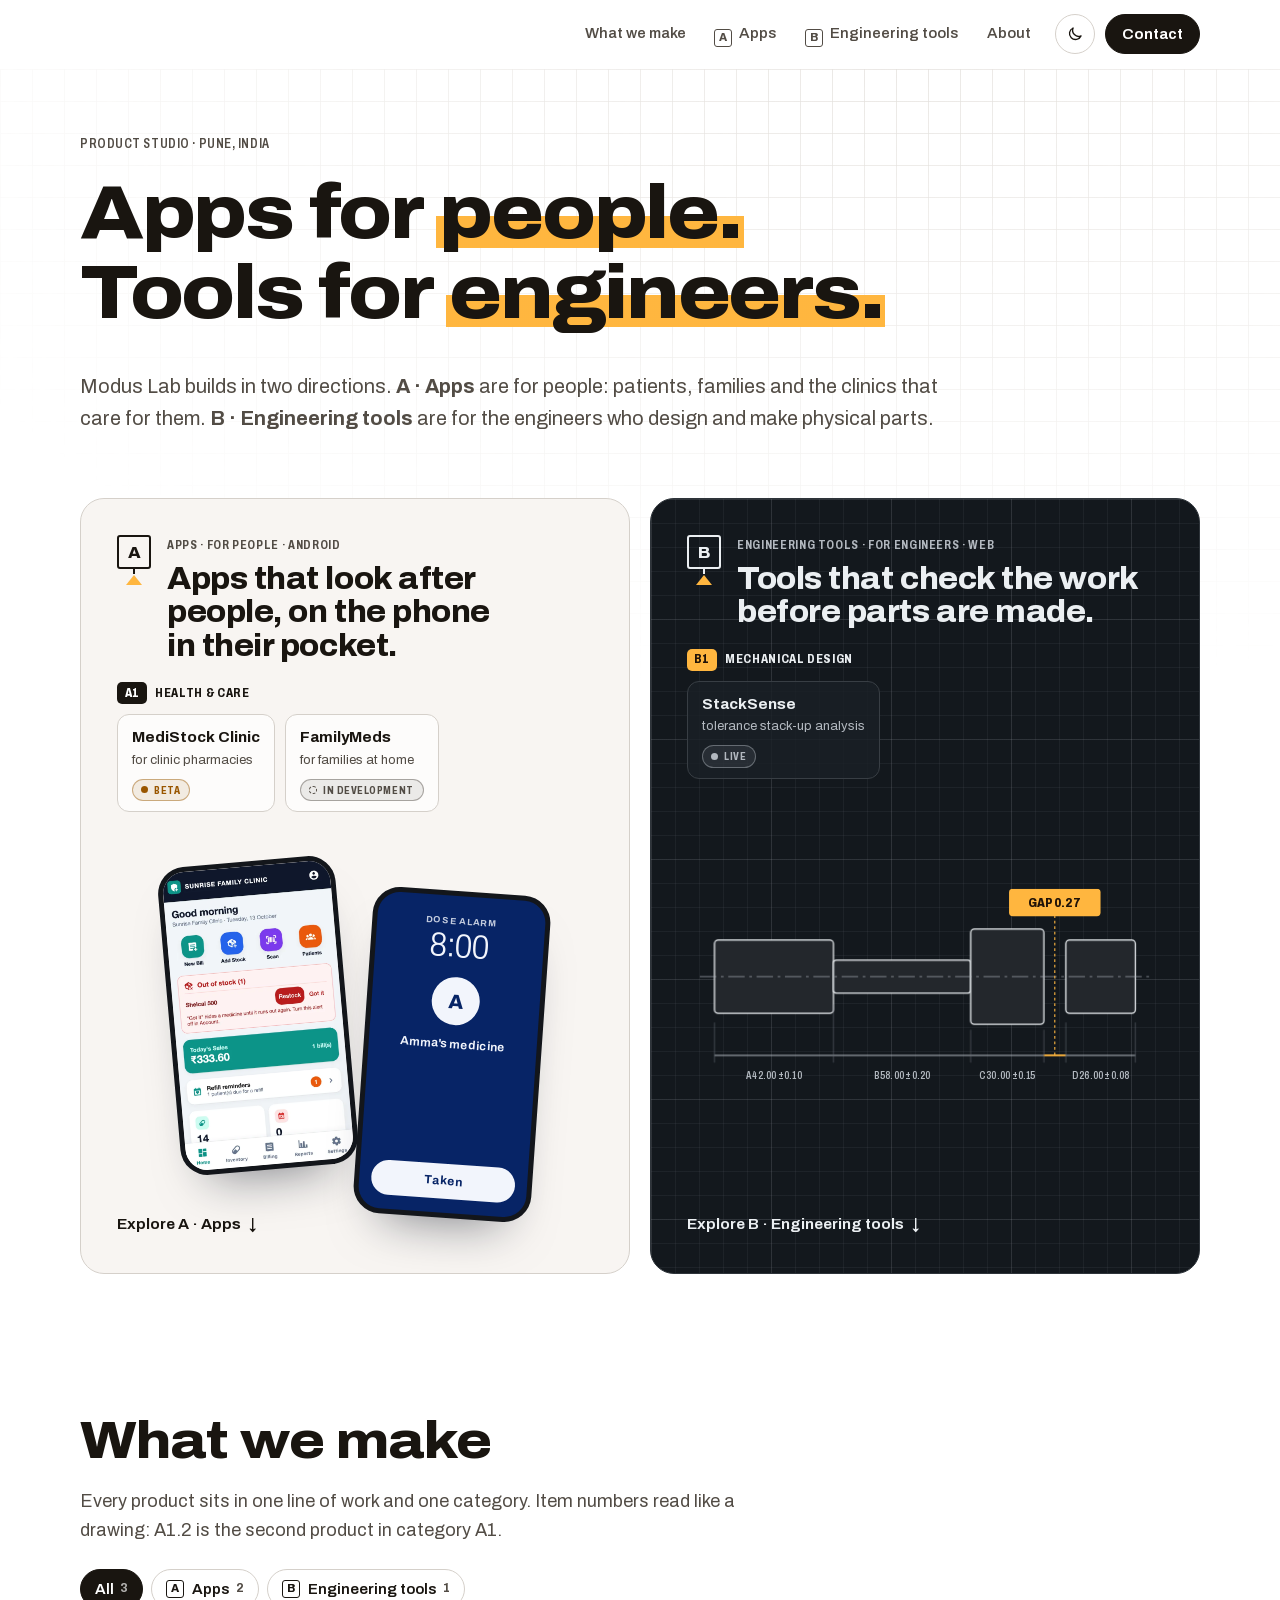
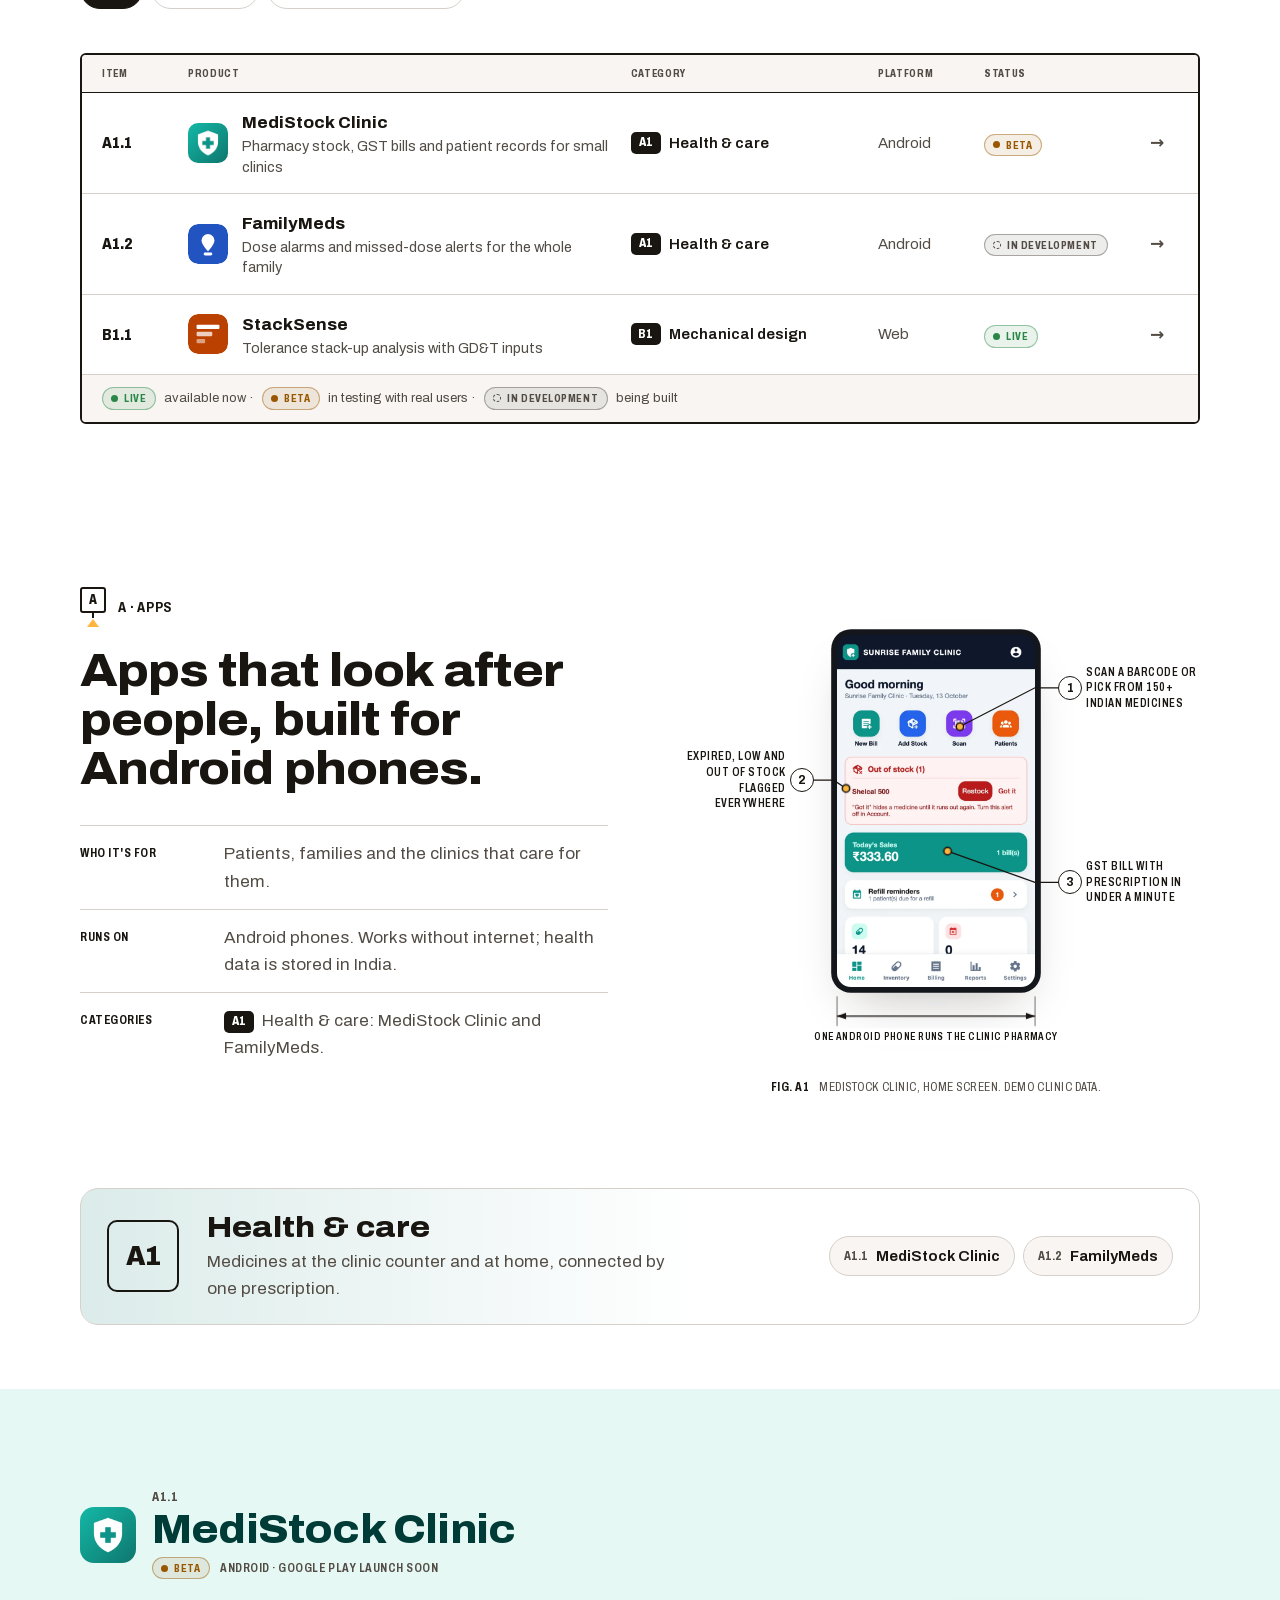
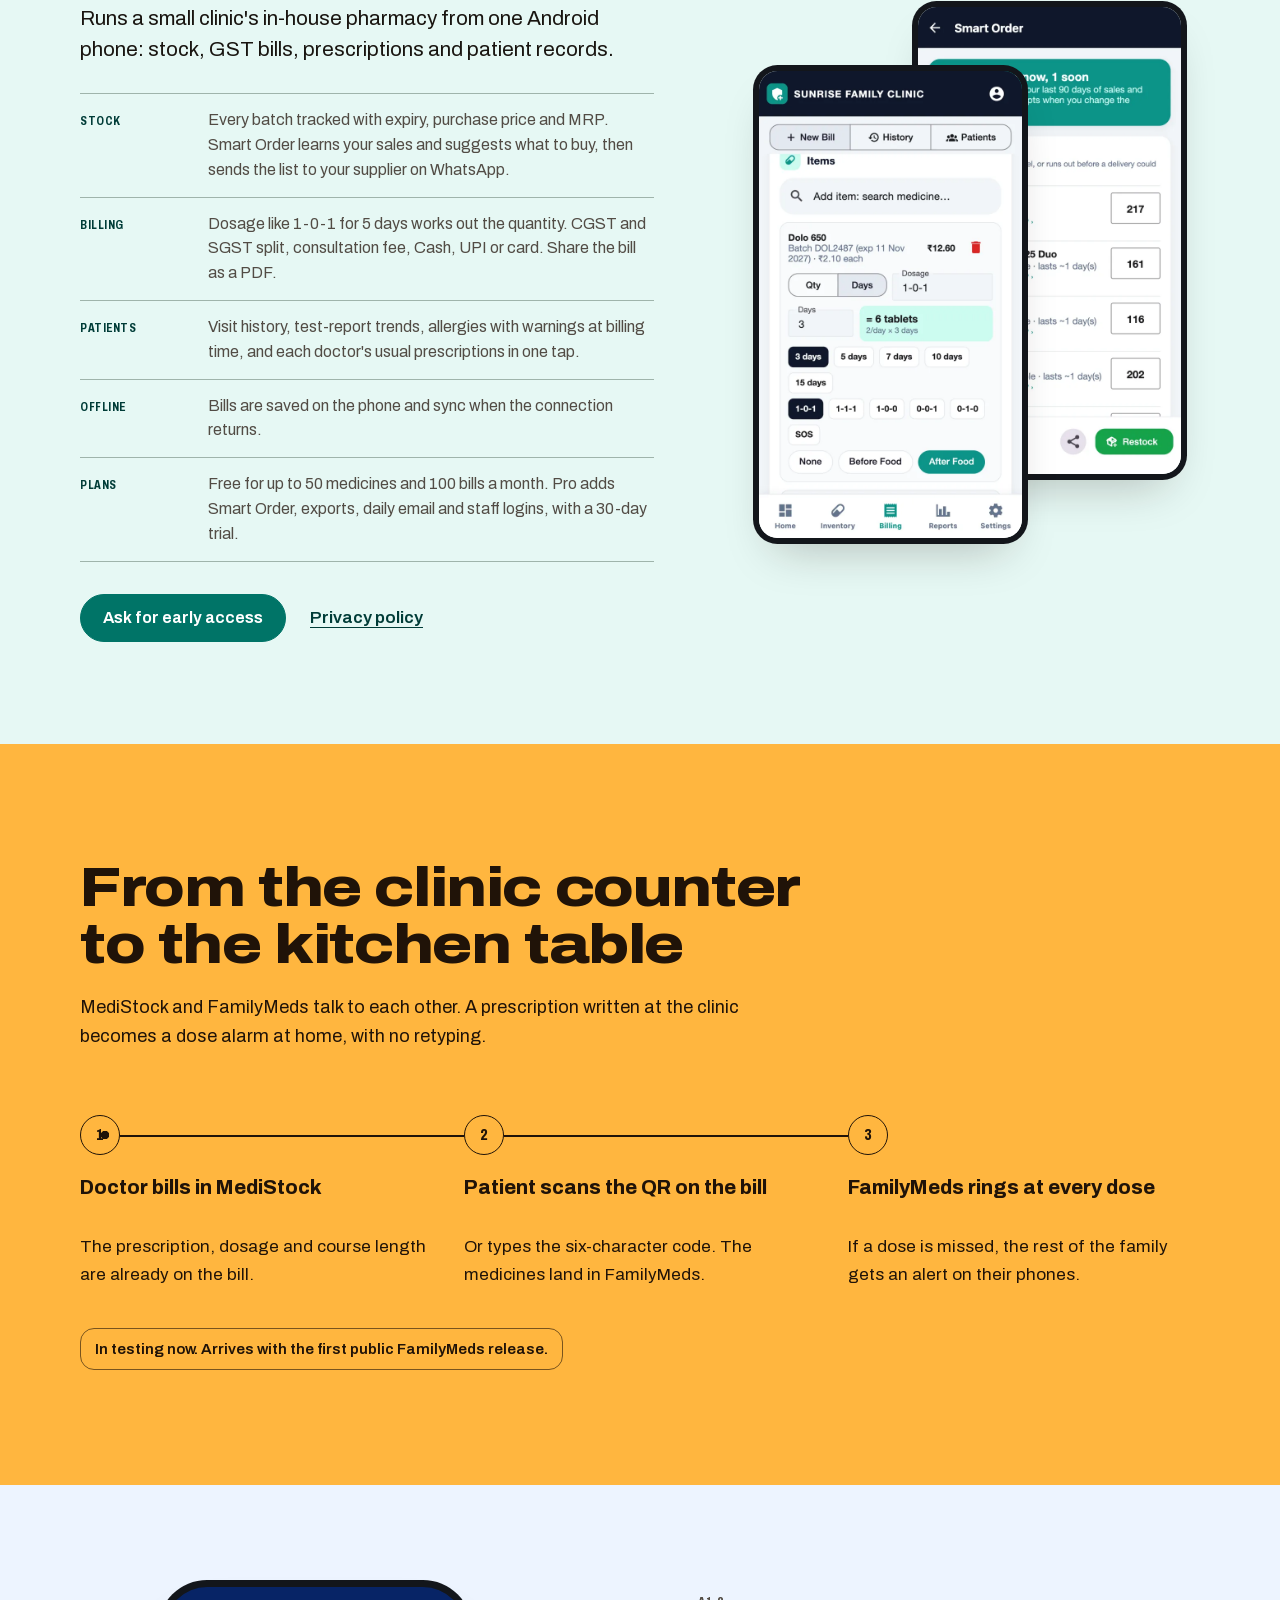
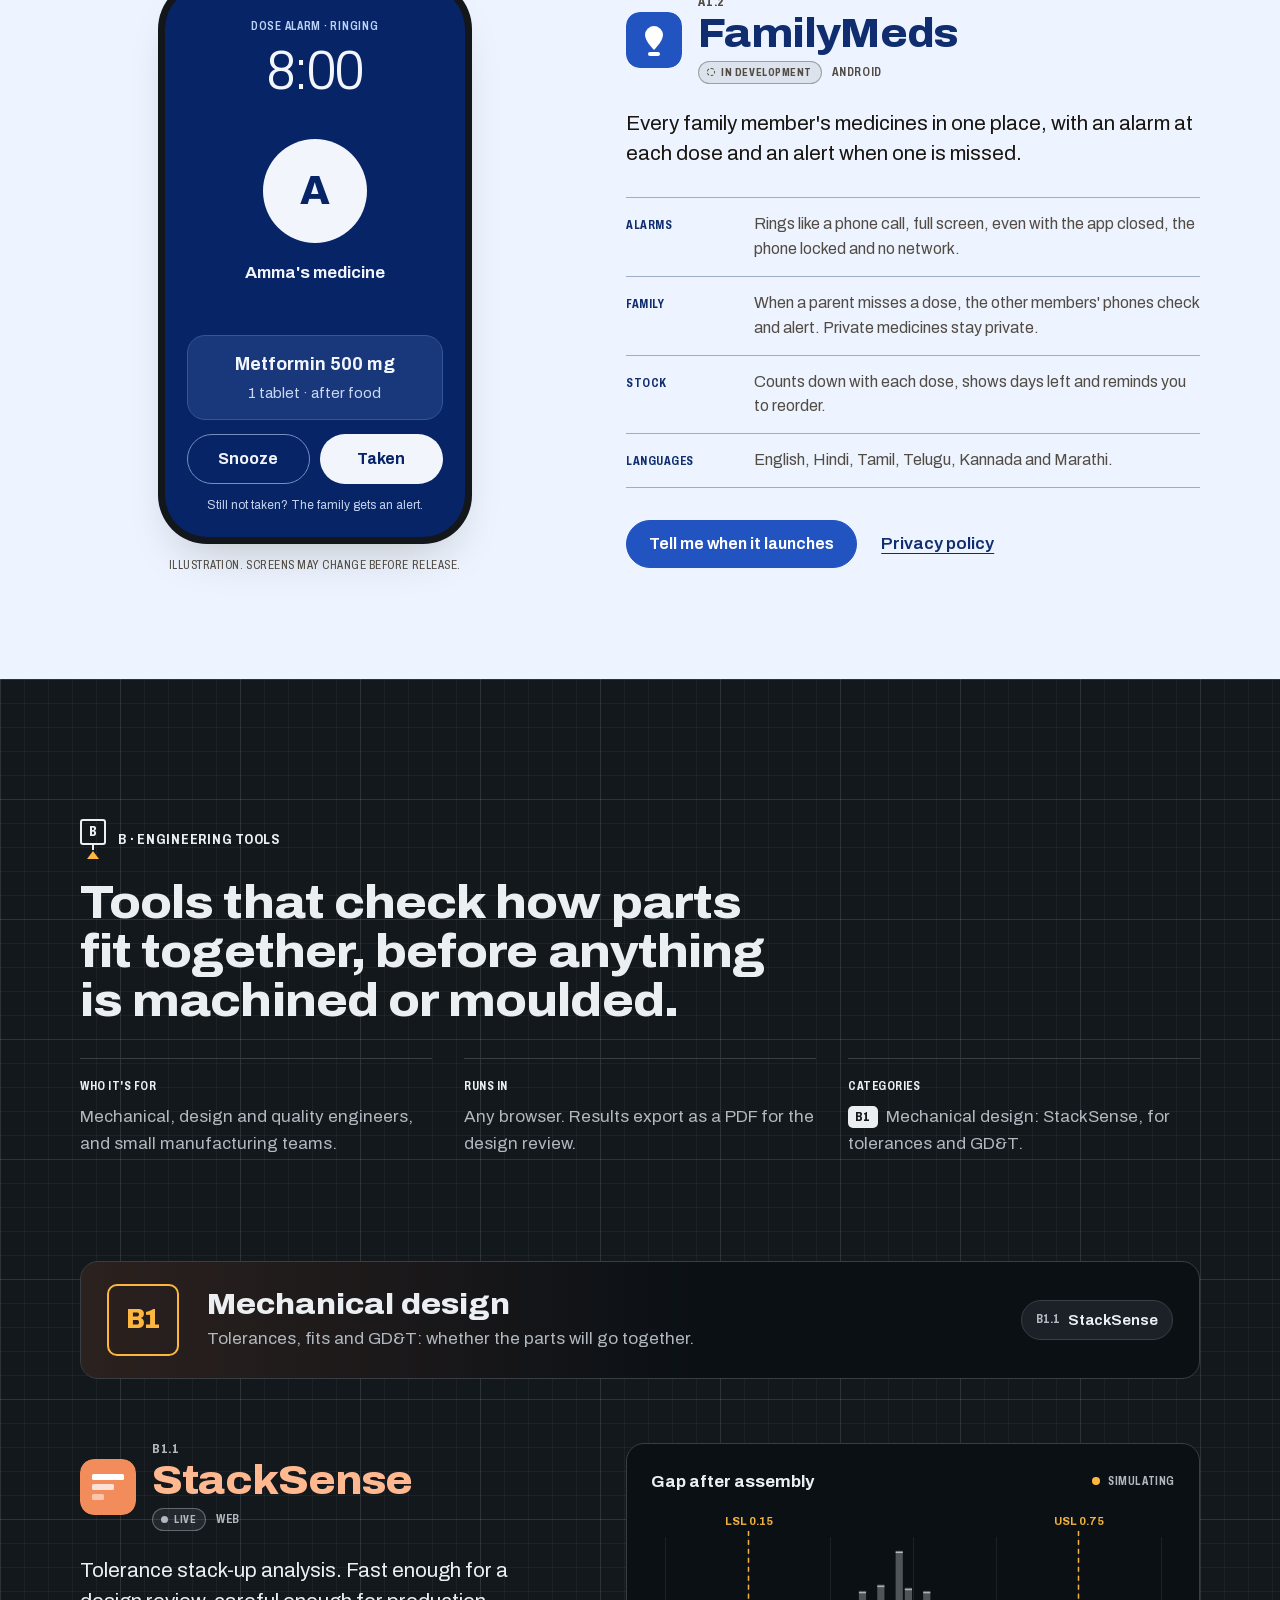
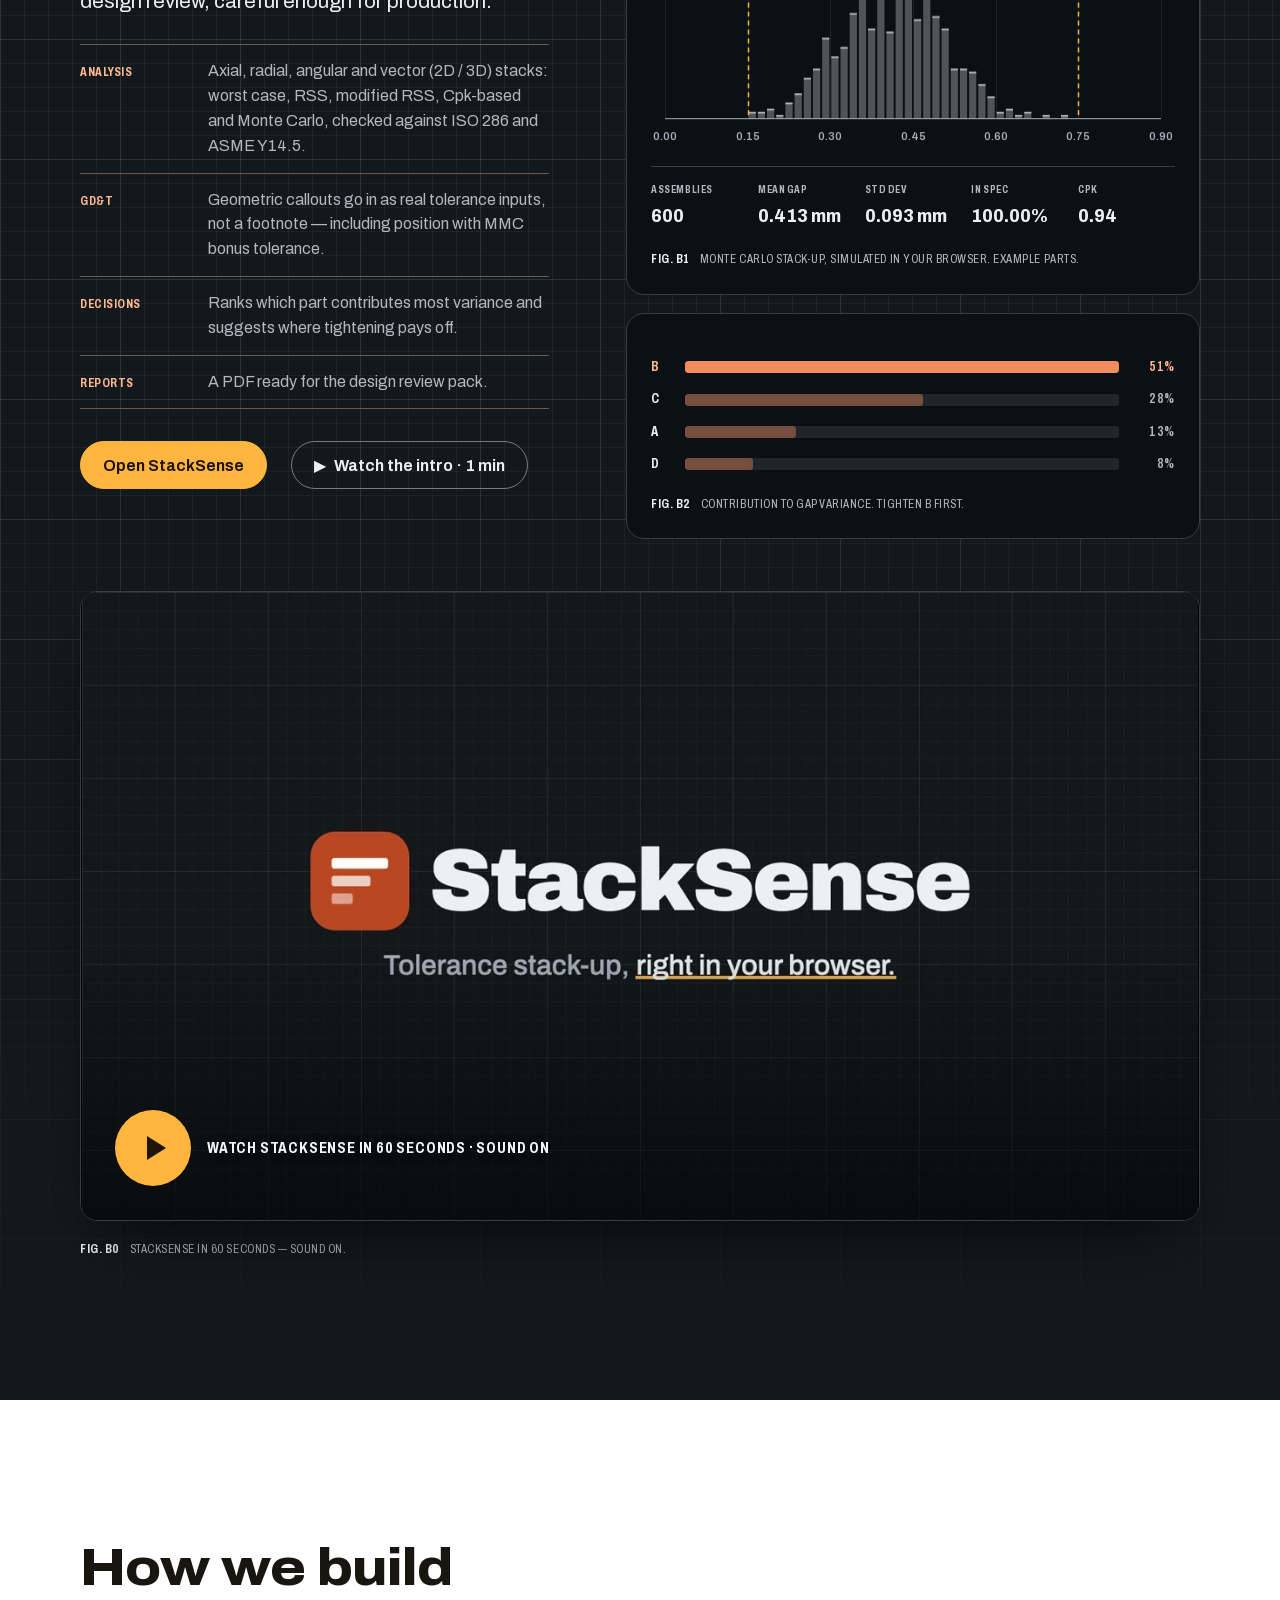
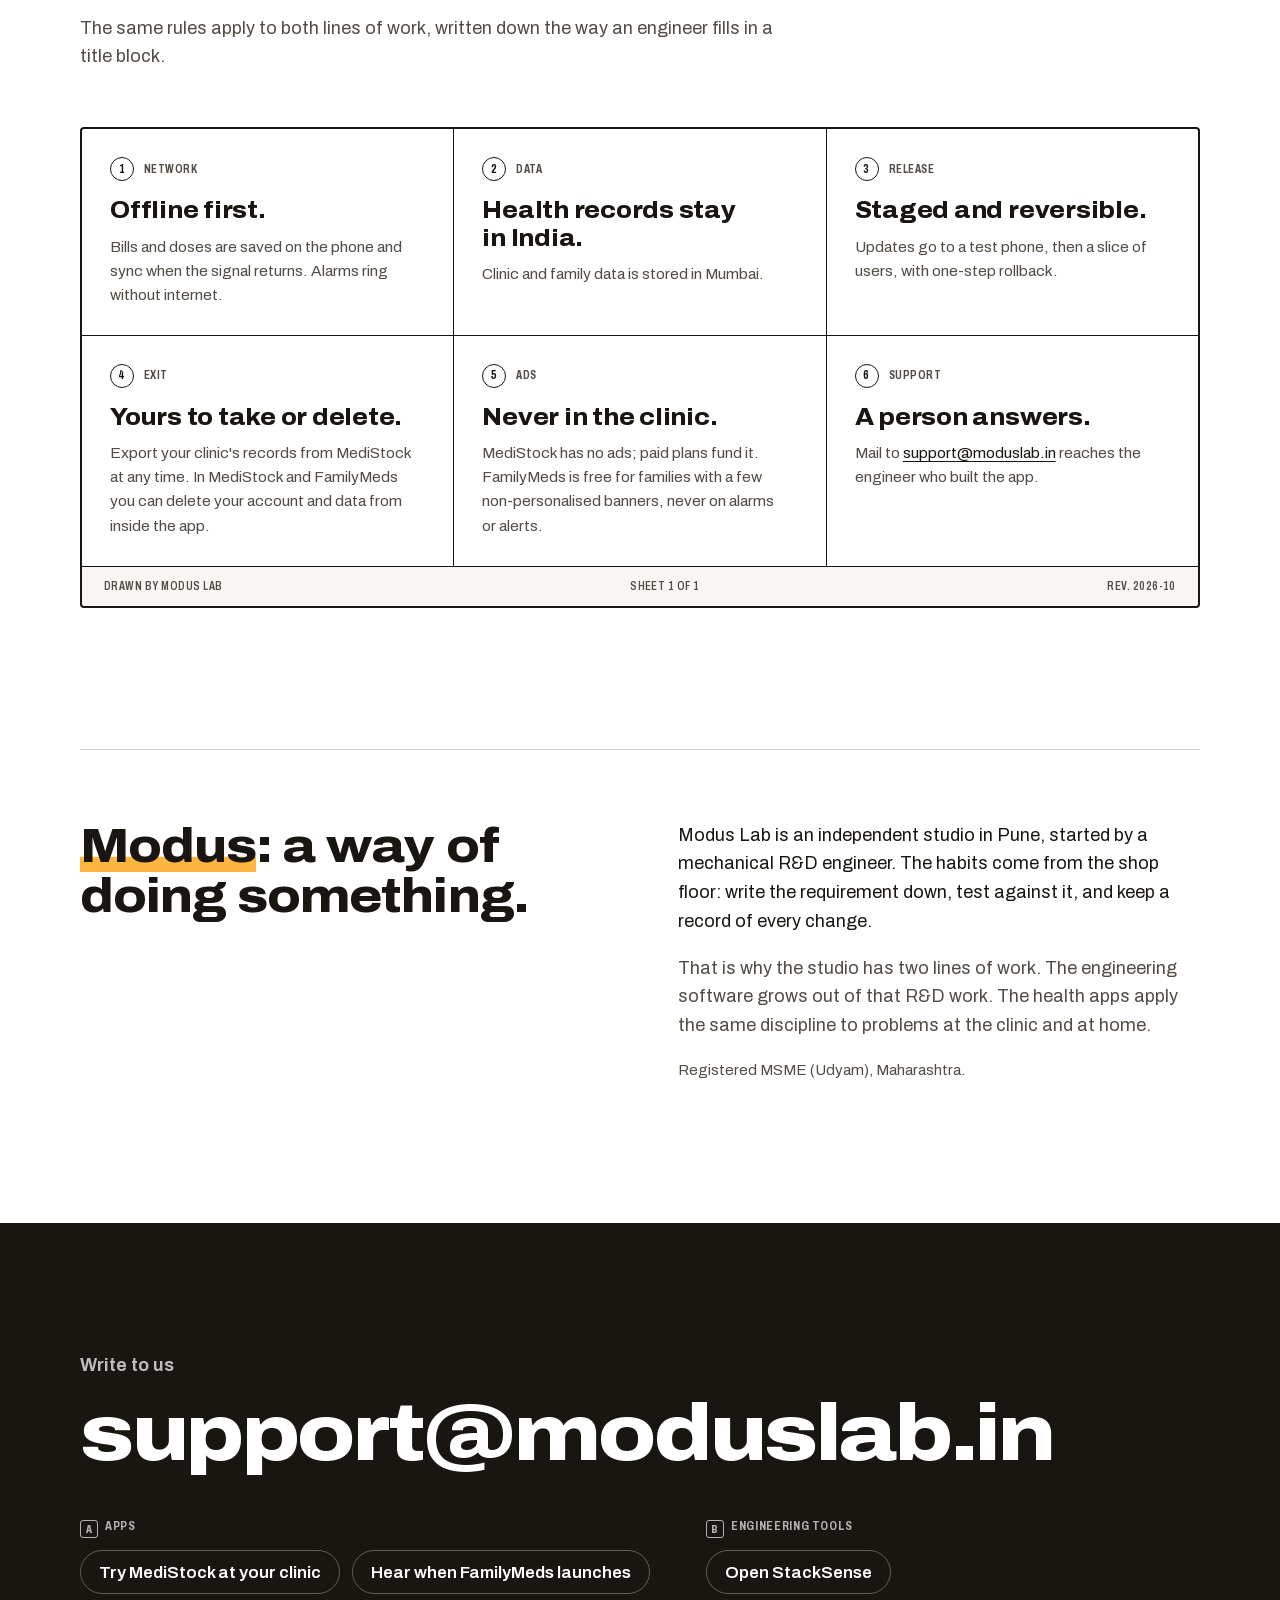
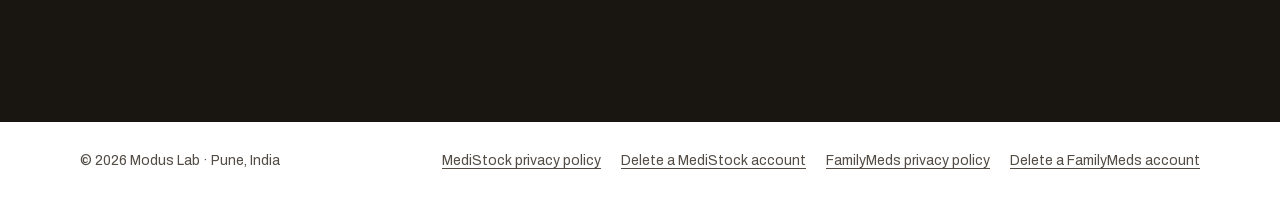
==== index.html @ 9d6a8520 "How we build: top-aligned title block in three even columns, numbered balloons The boxes pushed head" ====
<!doctype html>
<html lang="en-IN">
<head>
<meta charset="utf-8">
<meta name="viewport" content="width=device-width, initial-scale=1, viewport-fit=cover">
<title>Modus Lab · Health apps and engineering software</title>
<meta name="description" content="Modus Lab is a product studio in Pune, India, with two lines of work: Android apps for clinics and families (MediStock Clinic, FamilyMeds) and engineering software for mechanical engineers (StackSense).">
<link rel="canonical" href="https://moduslab.in/">
<meta name="theme-color" content="#ffffff" media="(prefers-color-scheme: light)">
<meta name="theme-color" content="#121212" media="(prefers-color-scheme: dark)">
<meta name="color-scheme" content="light dark">

<meta property="og:type" content="website">
<meta property="og:site_name" content="Modus Lab">
<meta property="og:title" content="Modus Lab · Health apps and engineering software">
<meta property="og:description" content="Android apps for clinics and families. Software for engineers. Made in Pune, India.">
<meta property="og:url" content="https://moduslab.in/">
<meta property="og:image" content="https://moduslab.in/assets/img/og.png">
<meta name="twitter:card" content="summary_large_image">

<link rel="icon" href="assets/favicon.svg" type="image/svg+xml">
<link rel="apple-touch-icon" href="assets/img/apple-touch-icon.png">

<link rel="preload" href="assets/fonts/archivo-latin.woff2" as="font" type="font/woff2" crossorigin>
<link rel="stylesheet" href="assets/styles.css?v=20">

<script>
  // Apply a saved theme before first paint so the page never flashes the wrong one.
  try {
    var t = localStorage.getItem('ml-theme');
    if (t === 'light' || t === 'dark') document.documentElement.dataset.theme = t;
  } catch (e) {}

  // Intro: the studio mark draws itself once per visit, then flies into the header.
  // Skipped without JavaScript, with reduced motion, and on any tap, key or scroll.
  (function () {
    var root = document.documentElement;
    var force = /[?&]intro\b/.test(location.search);
    if (!window.matchMedia || matchMedia('(prefers-reduced-motion: reduce)').matches) return;
    try {
      if (sessionStorage.getItem('ml-intro') && !force) return;
      sessionStorage.setItem('ml-intro', '1');
    } catch (e) {}
    root.dataset.intro = 'on';
    var events = ['pointerdown', 'keydown', 'wheel', 'touchstart'];
    var finished = false;
    var timer = setTimeout(function () { finish(true); }, 4100);
    function finish(fly) {
      if (finished) return;
      finished = true;
      clearTimeout(timer);
      events.forEach(function (e) { removeEventListener(e, skip); });
      var lock = document.querySelector('.intro__lockup');
      var mark = document.querySelector('.intro__mark');
      var brand = document.querySelector('.brand__mark');
      var a = mark && mark.getBoundingClientRect();
      var c = brand && brand.getBoundingClientRect();
      if (fly && lock && a && c && a.height && c.height) {
        var l = lock.getBoundingClientRect();
        var ax = a.left + a.width / 2, ay = a.top + a.height / 2;
        lock.style.transformOrigin = (ax - l.left) + 'px ' + (ay - l.top) + 'px';
        lock.style.setProperty('--fly', 'translate(' + (c.left + c.width / 2 - ax) + 'px,' +
          (c.top + c.height / 2 - ay) + 'px) scale(' + c.height / a.height + ')');
        root.dataset.intro = 'fly';
        setTimeout(function () { delete root.dataset.intro; }, 760);
      } else {
        root.dataset.intro = 'skip';
        setTimeout(function () { delete root.dataset.intro; }, 360);
      }
    }
    function skip() { finish(false); }
    events.forEach(function (e) { addEventListener(e, skip, { passive: true }); });
  })();
</script>

<script type="application/ld+json">
{
  "@context": "https://schema.org",
  "@type": "Organization",
  "name": "Modus Lab",
  "url": "https://moduslab.in/",
  "logo": "https://moduslab.in/assets/favicon.svg",
  "email": "support@moduslab.in",
  "address": { "@type": "PostalAddress", "addressLocality": "Pune", "addressRegion": "Maharashtra", "addressCountry": "IN" }
}
</script>
<script type="application/ld+json">
{
  "@context": "https://schema.org",
  "@type": "VideoObject",
  "name": "StackSense in 60 seconds",
  "description": "Tolerance stack-up analysis in your browser: axial, radial and angular stacks with worst case, RSS, Cpk and Monte Carlo, plus press-fit and bearing-fit tools.",
  "thumbnailUrl": "https://moduslab.in/assets/img/stacksense-intro-poster.jpg",
  "contentUrl": "https://moduslab.in/assets/video/stacksense-intro.mp4",
  "uploadDate": "2026-10-18",
  "duration": "PT1M1S",
  "publisher": { "@type": "Organization", "name": "Modus Lab", "url": "https://moduslab.in/" }
}
</script>
</head>

<body>
<!-- Intro (from Youtube/Logo/app_tool_1.mp4 and app_tool_2.mp4): drawn only when the <head> script allows it -->
<div class="intro" aria-hidden="true">
  <div class="intro__paper"></div>
  <svg class="intro__reg intro__reg--tl" viewBox="0 0 24 24"><circle cx="12" cy="12" r="6"/><path d="M12 2v20M2 12h20"/></svg>
  <svg class="intro__reg intro__reg--tr" viewBox="0 0 24 24"><circle cx="12" cy="12" r="6"/><path d="M12 2v20M2 12h20"/></svg>
  <svg class="intro__reg intro__reg--bl" viewBox="0 0 24 24"><circle cx="12" cy="12" r="6"/><path d="M12 2v20M2 12h20"/></svg>
  <svg class="intro__reg intro__reg--br" viewBox="0 0 24 24"><circle cx="12" cy="12" r="6"/><path d="M12 2v20M2 12h20"/></svg>
  <div class="intro__lockup">
    <svg class="intro__mark" viewBox="0 0 32 40">
      <g class="intro__dims">
        <path class="intro__ext" d="M2 .5v-5M30 .5v-5M31.5 2h4.5M31.5 26h4.5"/>
        <path class="intro__dim" pathLength="1" d="M2.4 -3H29.6"/>
        <path class="intro__dim" pathLength="1" d="M34.5 2.4V25.6"/>
        <path class="intro__arrow" d="M2.4 -3l2 -.8v1.6zM29.6 -3l-2 -.8v1.6zM34.5 2.4l-.8 2h1.6zM34.5 25.6l-.8 -2h1.6z"/>
        <text class="intro__num" x="16" y="-4.6" text-anchor="middle">28</text>
        <text class="intro__num" x="36.4" y="15">24</text>
        <text class="intro__datum" x="23" y="40.5">DATUM</text>
      </g>
      <path class="intro__box" pathLength="1" d="M4 2H28a2 2 0 0 1 2 2V24a2 2 0 0 1-2 2H4a2 2 0 0 1-2-2V4a2 2 0 0 1 2-2Z"/>
      <path class="intro__m" pathLength="1" d="M9 20V8.5l7 7.5 7-7.5V20"/>
      <path class="intro__stem" pathLength="1" d="M16 26v5"/>
      <path class="intro__tri" pathLength="1" d="M16 31l6 7H10z"/>
      <path class="intro__spark" d="M8.2 33.6l-2.2-1M8 37.4l-2.3.6M23.8 33.6l2.2-1M24 37.4l2.3.6"/>
      <circle class="intro__pen" r="1.25"/>
    </svg>
    <div class="intro__text">
      <p class="intro__word"><span style="--i:0">M</span><span style="--i:1">o</span><span style="--i:2">d</span><span style="--i:3">u</span><span style="--i:4">s</span> <span class="intro__lab"><span style="--i:6">L</span><span style="--i:7">a</span><span style="--i:8">b</span></span></p>
      <p class="intro__tag">Apps for people · Tools for engineers</p>
    </div>
  </div>
</div>

<a class="skip" href="#main">Skip to content</a>

<header class="masthead">
  <div class="wrap masthead__row">
    <a class="brand" href="#top" aria-label="Modus Lab, home">
      <svg class="brand__mark" viewBox="0 0 32 40" aria-hidden="true">
        <rect x="2" y="2" width="28" height="24" rx="2" class="brand__box"/>
        <path d="M9 20V8.5l7 7.5 7-7.5V20" class="brand__m"/>
        <path d="M16 26v5" class="brand__stem"/>
        <path d="M10 38h12l-6-7z" class="brand__datum"/>
      </svg>
      <span class="brand__word">Modus Lab</span>
    </a>
    <nav class="nav" id="site-nav" aria-label="Primary">
      <a href="#products">What we make</a>
      <a href="#apps"><span class="navtag">A</span>Apps</a>
      <a href="#engineering"><span class="navtag">B</span>Engineering tools</a>
      <a href="#about">About</a>
    </nav>
    <div class="masthead__actions">
      <button class="theme-toggle" type="button" aria-label="Switch to dark theme" data-theme-toggle>
        <svg viewBox="0 0 24 24" aria-hidden="true" class="ico ico--moon"><path d="M20 14.5A8 8 0 0 1 9.5 4a8 8 0 1 0 10.5 10.5Z"/></svg>
        <svg viewBox="0 0 24 24" aria-hidden="true" class="ico ico--sun"><circle cx="12" cy="12" r="4"/><path d="M12 2v2M12 20v2M4.9 4.9l1.4 1.4M17.7 17.7l1.4 1.4M2 12h2M20 12h2M4.9 19.1l1.4-1.4M17.7 6.3l1.4-1.4"/></svg>
      </button>
      <a class="btn btn--small" href="#contact">Contact</a>
      <button class="menu-toggle" type="button" aria-expanded="false" aria-controls="site-nav" data-menu>
        <span class="menu-toggle__bars" aria-hidden="true"><i></i><i></i></span><span class="menu-toggle__label">Menu</span>
      </button>
    </div>
  </div>
</header>

<main id="main">

  <!-- HERO: the two lines of work, side by side -->
  <section class="hero" id="top" aria-labelledby="hero-title" data-crosshair>
    <div class="hero__grid-bg" aria-hidden="true"></div>
    <div class="crosshair" aria-hidden="true">
      <span class="crosshair__h"></span><span class="crosshair__v"></span>
      <span class="crosshair__read" data-readout>X 0.0 · Y 0.0 mm</span>
    </div>

    <div class="wrap">
      <p class="hero__place">Product studio · Pune, India</p>
      <h1 id="hero-title" class="hero__title">
        <span class="line"><span>Apps for <mark class="hl">people.</mark></span></span>
        <span class="line"><span>Tools for <mark class="hl hl--b">engineers.</mark></span></span>
      </h1>
      <p class="hero__lede">
        Modus Lab builds in two directions. <b>A · Apps</b> are for people: patients, families and the clinics that care for them.
        <b>B · Engineering tools</b> are for the engineers who design and make physical parts.
      </p>

      <div class="split">
        <!-- A -->
        <a class="vpanel vpanel--a" href="#apps" aria-labelledby="va-title">
          <div class="vpanel__head">
            <span class="datum" aria-hidden="true"><span class="datum__box">A</span><span class="datum__tri"></span></span>
            <div>
              <p class="vpanel__kind">Apps · for people · Android</p>
              <h2 id="va-title" class="vpanel__title">Apps that look after people, on the phone in their pocket.</h2>
            </div>
          </div>
          <div class="vpanel__cat">
            <p class="catline"><span class="catcode">A1</span>Health &amp; care</p>
            <ul class="vpanel__products">
              <li><b>MediStock Clinic</b><span>for clinic pharmacies</span><em class="badge badge--beta">Beta</em></li>
              <li><b>FamilyMeds</b><span>for families at home</span><em class="badge badge--dev">In development</em></li>
            </ul>
          </div>
          <div class="vpanel__art vpanel__art--a" aria-hidden="true">
            <img class="mini-phone mini-phone--ms" src="assets/img/medistock-1-home.webp" width="640" height="1138" alt="" fetchpriority="high">
            <div class="mini-ring">
              <div class="mini-ring__screen">
                <span class="mini-ring__state">Dose alarm</span>
                <span class="mini-ring__time">8:00</span>
                <span class="mini-ring__face"><i></i><i></i>A</span>
                <span class="mini-ring__who">Amma's medicine</span>
                <span class="mini-ring__take">Taken</span>
              </div>
            </div>
            <div class="toast">
              <span class="toast__app">MediStock → FamilyMeds</span>
              <span class="toast__msg">Prescription added · 3 medicines</span>
            </div>
          </div>
          <span class="vpanel__go">Explore A · Apps <span aria-hidden="true">↓</span></span>
        </a>

        <!-- B -->
        <a class="vpanel vpanel--b" href="#engineering" aria-labelledby="vb-title">
          <div class="vpanel__head">
            <span class="datum" aria-hidden="true"><span class="datum__box">B</span><span class="datum__tri"></span></span>
            <div>
              <p class="vpanel__kind">Engineering tools · for engineers · Web</p>
              <h2 id="vb-title" class="vpanel__title">Tools that check the work before parts are made.</h2>
            </div>
          </div>
          <div class="vpanel__cat">
            <p class="catline"><span class="catcode">B1</span>Mechanical design</p>
            <ul class="vpanel__products">
              <li><b>StackSense</b><span>tolerance stack-up analysis</span><em class="badge badge--live">Live</em></li>
            </ul>
          </div>
          <div class="vpanel__art vpanel__art--b" aria-hidden="true">
            <svg class="asm" viewBox="0 0 520 260">
              <g class="asm__parts">
                <rect class="p p1" x="30" y="70" width="130" height="80" rx="4"/>
                <rect class="p p2" x="160" y="92" width="150" height="36" rx="3"/>
                <rect class="p p3" x="310" y="58" width="80" height="104" rx="4"/>
                <rect class="p p4" x="414" y="70" width="76" height="80" rx="4"/>
                <path class="axis" d="M14 110 H506"/>
              </g>
              <g class="asm__dims">
                <path class="d" pathLength="1" d="M30 196 H160"/>
                <path class="d" pathLength="1" d="M160 196 H310"/>
                <path class="d" pathLength="1" d="M310 196 H390"/>
                <path class="d d--gap" pathLength="1" d="M390 196 H414"/>
                <path class="d" pathLength="1" d="M414 196 H490"/>
                <path class="e" d="M30 160 V204 M160 140 V204 M310 168 V204 M390 168 V204 M414 160 V204 M490 160 V204"/>
              </g>
              <g class="asm__labels">
                <text x="95" y="222">A 42.00 ±0.10</text>
                <text x="235" y="222">B 58.00 ±0.20</text>
                <text x="350" y="222">C 30.00 ±0.15</text>
                <text x="452" y="222">D 26.00 ±0.08</text>
              </g>
              <g class="asm__gap">
                <path d="M402 196 V40"/>
                <rect x="352" y="14" width="100" height="30" rx="4"/>
                <text x="402" y="34" data-gap>GAP 0.42</text>
              </g>
            </svg>
          </div>
          <span class="vpanel__go">Explore B · Engineering tools <span aria-hidden="true">↓</span></span>
        </a>
      </div>
    </div>
  </section>

  <!-- WHAT WE MAKE: the parts list -->
  <section id="products" class="index" aria-labelledby="index-title">
    <div class="wrap">
      <div class="index__head">
        <div>
          <h2 id="index-title" class="section-title">What we make</h2>
          <p class="section-lede">Every product sits in one line of work and one category. Item numbers read like a drawing: A1.2 is the second product in category A1.</p>
        </div>
        <div class="chips" role="group" aria-label="Show products from">
          <button class="chip" type="button" data-filter="all" aria-pressed="true">All <span class="chip__n">3</span></button>
          <button class="chip" type="button" data-filter="a" aria-pressed="false"><span class="navtag">A</span>Apps <span class="chip__n">2</span></button>
          <button class="chip" type="button" data-filter="b" aria-pressed="false"><span class="navtag">B</span>Engineering tools <span class="chip__n">1</span></button>
        </div>
      </div>

      <div class="bom">
        <div class="bom__row bom__row--head" aria-hidden="true">
          <span>Item</span><span>Product</span><span>Category</span><span>Platform</span><span>Status</span>
        </div>
        <ul class="bom__list">
          <li class="bom__item" data-v="a" style="--c: var(--ms)">
            <a class="bom__row" href="#medistock">
              <span class="bom__no">A1.1</span>
              <span class="bom__prod"><img src="assets/img/medistock-icon.webp" width="40" height="40" alt="" class="bom__icon"><span><b>MediStock Clinic</b><span>Pharmacy stock, GST bills and patient records for small clinics</span></span></span>
              <span class="bom__cat"><span class="catcode">A1</span>Health &amp; care</span>
              <span class="bom__plat">Android</span>
              <span class="bom__status"><em class="badge badge--beta">Beta</em></span>
              <span class="bom__go" aria-hidden="true">→</span>
            </a>
          </li>
          <li class="bom__item" data-v="a" style="--c: var(--fm)">
            <a class="bom__row" href="#familymeds">
              <span class="bom__no">A1.2</span>
              <span class="bom__prod"><svg class="bom__icon" viewBox="0 0 56 56" aria-hidden="true"><rect width="56" height="56" rx="14" class="fm-ico-bg"/><path d="M28 14a9 9 0 0 1 9 9c0 6-9 15-9 15s-9-9-9-15a9 9 0 0 1 9-9Z" class="fm-ico-fg"/><rect x="22" y="40" width="12" height="4" rx="2" class="fm-ico-fg"/></svg><span><b>FamilyMeds</b><span>Dose alarms and missed-dose alerts for the whole family</span></span></span>
              <span class="bom__cat"><span class="catcode">A1</span>Health &amp; care</span>
              <span class="bom__plat">Android</span>
              <span class="bom__status"><em class="badge badge--dev">In development</em></span>
              <span class="bom__go" aria-hidden="true">→</span>
            </a>
          </li>
          <li class="bom__item" data-v="b" style="--c: var(--ss)">
            <a class="bom__row" href="#stacksense">
              <span class="bom__no">B1.1</span>
              <span class="bom__prod"><svg class="bom__icon" viewBox="0 0 56 56" aria-hidden="true"><rect width="56" height="56" rx="14" class="ss-ico-bg"/><rect x="12" y="15" width="32" height="6" rx="1.5" class="ss-ico-fg"/><rect x="12" y="25" width="22" height="6" rx="1.5" class="ss-ico-fg" opacity=".75"/><rect x="12" y="35" width="12" height="6" rx="1.5" class="ss-ico-fg" opacity=".5"/></svg><span><b>StackSense</b><span>Tolerance stack-up analysis with GD&amp;T inputs</span></span></span>
              <span class="bom__cat"><span class="catcode">B1</span>Mechanical design</span>
              <span class="bom__plat">Web</span>
              <span class="bom__status"><em class="badge badge--live">Live</em></span>
              <span class="bom__go" aria-hidden="true">→</span>
            </a>
          </li>
        </ul>
        <p class="bom__key"><em class="badge badge--live">Live</em> available now · <em class="badge badge--beta">Beta</em> in testing with real users · <em class="badge badge--dev">In development</em> being built</p>
      </div>
    </div>
  </section>

  <!-- ===================== A · HEALTH APPS ===================== -->
  <section id="apps" class="vertical vertical--a" aria-labelledby="apps-title">
    <div class="wrap vhead">
      <div class="vhead__copy">
        <p class="vhead__tag"><span class="datum datum--sm" aria-hidden="true"><span class="datum__box">A</span><span class="datum__tri"></span></span>A · Apps</p>
        <h2 id="apps-title" class="vhead__title">Apps that look after people, built for Android phones.</h2>
        <dl class="defs">
          <div><dt>Who it's for</dt><dd>Patients, families and the clinics that care for them.</dd></div>
          <div><dt>Runs on</dt><dd>Android phones. Works without internet; health data is stored in India.</dd></div>
          <div><dt>Categories</dt><dd><span class="catcode">A1</span>Health &amp; care: MediStock Clinic and FamilyMeds.</dd></div>
        </dl>
      </div>

      <figure class="drawing" aria-labelledby="fig1">
        <div class="drawing__canvas">
          <img class="drawing__phone" src="assets/img/medistock-1-home.webp" width="640" height="1138" loading="lazy" decoding="async"
               alt="MediStock Clinic home screen for a demo clinic: quick actions for new bill, add stock, scan and patients; an out-of-stock alert for Shelcal 500; today's sales of ₹333.60.">
          <svg class="drawing__lines" viewBox="0 0 640 600" aria-hidden="true">
            <path class="lead" pathLength="1" d="M349 197 L440 150 H470"/>
            <path class="lead" pathLength="1" d="M211 272 L196 262 H170"/>
            <path class="lead" pathLength="1" d="M334 348 L440 386 H470"/>
            <circle class="dot" cx="349" cy="197" r="4.5"/>
            <circle class="dot" cx="211" cy="272" r="4.5"/>
            <circle class="dot" cx="334" cy="348" r="4.5"/>
            <path class="ext" d="M200 524 V560 M440 524 V560"/>
            <path class="dim" pathLength="1" d="M200 548 H440"/>
            <path class="arrow" d="M200 548 l11 -4 v8z M440 548 l-11 -4 v8z"/>
          </svg>
          <span class="balloon" style="--x:75.3%;--y:25%">1</span>
          <span class="balloon" style="--x:24.7%;--y:43.7%">2</span>
          <span class="balloon" style="--x:75.3%;--y:64.3%">3</span>
          <span class="note note--r" style="--y:25%">Scan a barcode or pick from 150+ Indian medicines</span>
          <span class="note note--l" style="--y:43.7%">Expired, low and out of stock flagged everywhere</span>
          <span class="note note--r" style="--y:64.3%">GST bill with prescription in under a minute</span>
          <span class="dimlabel">One Android phone runs the clinic pharmacy</span>
        </div>
        <ol class="legend">
          <li>Scan a barcode or pick from 150+ Indian medicines</li>
          <li>Expired, low and out-of-stock medicines flagged everywhere</li>
          <li>GST bill with prescription in under a minute</li>
        </ol>
        <figcaption id="fig1" class="drawing__caption"><span>Fig. A1</span> MediStock Clinic, home screen. Demo clinic data.</figcaption>
      </figure>
    </div>

    <div class="wrap">
      <header class="cat" style="--c: var(--ms)">
        <span class="cat__code">A1</span>
        <div class="cat__text">
          <h3 class="cat__name">Health &amp; care</h3>
          <p class="cat__desc">Medicines at the clinic counter and at home, connected by one prescription.</p>
        </div>
        <ul class="cat__items" aria-label="Products in Health and care">
          <li><a href="#medistock"><span>A1.1</span>MediStock Clinic</a></li>
          <li><a href="#familymeds"><span>A1.2</span>FamilyMeds</a></li>
        </ul>
      </header>
    </div>

    <!-- MediStock -->
    <article class="product product--medistock" id="medistock" aria-labelledby="ms-title">
      <div class="wrap product__grid">
        <div class="product__copy">
          <div class="product__head">
            <img src="assets/img/medistock-icon.webp" width="56" height="56" alt="" class="product__icon">
            <div>
              <h4 id="ms-title" class="product__name"><span class="product__no">A1.1</span>MediStock Clinic</h4>
              <p class="status"><em class="badge badge--beta">Beta</em>Android · Google Play launch soon</p>
            </div>
          </div>
          <p class="product__pitch">Runs a small clinic's in-house pharmacy from one Android phone: stock, GST bills, prescriptions and patient records.</p>
          <dl class="specs">
            <div><dt>Stock</dt><dd>Every batch tracked with expiry, purchase price and MRP. Smart Order learns your sales and suggests what to buy, then sends the list to your supplier on WhatsApp.</dd></div>
            <div><dt>Billing</dt><dd>Dosage like 1-0-1 for 5 days works out the quantity. CGST and SGST split, consultation fee, Cash, UPI or card. Share the bill as a PDF.</dd></div>
            <div><dt>Patients</dt><dd>Visit history, test-report trends, allergies with warnings at billing time, and each doctor's usual prescriptions in one tap.</dd></div>
            <div><dt>Offline</dt><dd>Bills are saved on the phone and sync when the connection returns.</dd></div>
            <div><dt>Plans</dt><dd>Free for up to 50 medicines and 100 bills a month. Pro adds Smart Order, exports, daily email and staff logins, with a 30-day trial.</dd></div>
          </dl>
          <div class="product__cta">
            <a class="btn btn--product" href="mailto:support@moduslab.in?subject=MediStock%20Clinic%20early%20access">Ask for early access</a>
            <a class="textlink" href="/medistock/privacy-policy.html">Privacy policy</a>
          </div>
        </div>
        <div class="product__media product__media--phones">
          <img class="shot shot--back" src="assets/img/medistock-7-smart-order.webp" width="640" height="1138" loading="lazy" decoding="async"
               alt="Smart Order screen: five medicines to order now, each with a suggested quantity and a 'why this amount' explanation.">
          <img class="shot shot--front" src="assets/img/medistock-3-new-bill.webp" width="640" height="1138" loading="lazy" decoding="async"
               alt="New bill screen: Dolo 650 with dosage 1-0-1 for 3 days, worked out as 6 tablets, after food.">
        </div>
      </div>
    </article>

    <!-- Clinic to home -->
    <section class="bridge" aria-labelledby="bridge-title">
      <div class="wrap">
        <h4 id="bridge-title" class="bridge__title">From the clinic counter to the kitchen table</h4>
        <p class="bridge__lede">MediStock and FamilyMeds talk to each other. A prescription written at the clinic becomes a dose alarm at home, with no retyping.</p>
        <ol class="flow">
          <li class="flow__step">
            <span class="flow__n">1</span>
            <h5>Doctor bills in MediStock</h5>
            <p>The prescription, dosage and course length are already on the bill.</p>
          </li>
          <li class="flow__step">
            <span class="flow__n">2</span>
            <h5>Patient scans the QR on the bill</h5>
            <p>Or types the six-character code. The medicines land in FamilyMeds.</p>
          </li>
          <li class="flow__step">
            <span class="flow__n">3</span>
            <h5>FamilyMeds rings at every dose</h5>
            <p>If a dose is missed, the rest of the family gets an alert on their phones.</p>
          </li>
        </ol>
        <p class="bridge__note">In testing now. Arrives with the first public FamilyMeds release.</p>
      </div>
    </section>

    <!-- FamilyMeds -->
    <article class="product product--familymeds" id="familymeds" aria-labelledby="fm-title">
      <div class="wrap product__grid product__grid--flip">
        <div class="product__copy">
          <div class="product__head">
            <svg class="product__icon product__icon--svg" viewBox="0 0 56 56" aria-hidden="true">
              <rect width="56" height="56" rx="14" class="fm-ico-bg"/>
              <path d="M28 14a9 9 0 0 1 9 9c0 6-9 15-9 15s-9-9-9-15a9 9 0 0 1 9-9Z" class="fm-ico-fg"/>
              <rect x="22" y="40" width="12" height="4" rx="2" class="fm-ico-fg"/>
            </svg>
            <div>
              <h4 id="fm-title" class="product__name"><span class="product__no">A1.2</span>FamilyMeds</h4>
              <p class="status"><em class="badge badge--dev">In development</em>Android</p>
            </div>
          </div>
          <p class="product__pitch">Every family member's medicines in one place, with an alarm at each dose and an alert when one is missed.</p>
          <dl class="specs">
            <div><dt>Alarms</dt><dd>Rings like a phone call, full screen, even with the app closed, the phone locked and no network.</dd></div>
            <div><dt>Family</dt><dd>When a parent misses a dose, the other members' phones check and alert. Private medicines stay private.</dd></div>
            <div><dt>Stock</dt><dd>Counts down with each dose, shows days left and reminds you to reorder.</dd></div>
            <div><dt>Languages</dt><dd>English, Hindi, Tamil, Telugu, Kannada and Marathi.</dd></div>
          </dl>
          <div class="product__cta">
            <a class="btn btn--product" href="mailto:support@moduslab.in?subject=FamilyMeds%20launch">Tell me when it launches</a>
            <a class="textlink" href="/familymeds/privacy-policy.html">Privacy policy</a>
          </div>
        </div>
        <div class="product__media">
          <div class="ringer" role="img" aria-label="Illustration of a FamilyMeds dose alarm ringing like a call: Amma's medicine, Metformin 500 mg, one tablet after food, 8:00 AM, with Snooze and Taken buttons.">
            <div class="ringer__phone" aria-hidden="true">
              <p class="ringer__state">Dose alarm · ringing</p>
              <p class="ringer__time">8:00</p>
              <div class="ringer__avatar">
                <span class="ringer__pulse"></span><span class="ringer__pulse"></span><span class="ringer__pulse"></span>
                <span class="ringer__face">A</span>
              </div>
              <p class="ringer__who">Amma's medicine</p>
              <div class="ringer__pill">
                <p class="ringer__med">Metformin 500 mg</p>
                <p class="ringer__dose">1 tablet · after food</p>
              </div>
              <div class="ringer__actions">
                <span class="ringer__btn ringer__btn--snooze">Snooze</span>
                <span class="ringer__btn ringer__btn--take">Taken</span>
              </div>
              <p class="ringer__fine">Still not taken? The family gets an alert.</p>
            </div>
          </div>
          <p class="media-note">Illustration. Screens may change before release.</p>
        </div>
      </div>
    </article>
  </section>

  <!-- ===================== B · ENGINEERING ===================== -->
  <section id="engineering" class="vertical vertical--b" aria-labelledby="eng-title">
    <div class="board" aria-hidden="true"></div>
    <div class="wrap vhead vhead--b">
      <div class="vhead__copy">
        <p class="vhead__tag"><span class="datum datum--sm" aria-hidden="true"><span class="datum__box">B</span><span class="datum__tri"></span></span>B · Engineering tools</p>
        <h2 id="eng-title" class="vhead__title">Tools that check how parts fit together, before anything is machined or moulded.</h2>
        <dl class="defs">
          <div><dt>Who it's for</dt><dd>Mechanical, design and quality engineers, and small manufacturing teams.</dd></div>
          <div><dt>Runs in</dt><dd>Any browser. Results export as a PDF for the design review.</dd></div>
          <div><dt>Categories</dt><dd><span class="catcode">B1</span>Mechanical design: StackSense, for tolerances and GD&amp;T.</dd></div>
        </dl>
      </div>
    </div>

    <div class="wrap eng__cat">
      <header class="cat cat--b" style="--c: var(--ss)">
        <span class="cat__code">B1</span>
        <div class="cat__text">
          <h3 class="cat__name">Mechanical design</h3>
          <p class="cat__desc">Tolerances, fits and GD&amp;T: whether the parts will go together.</p>
        </div>
        <ul class="cat__items" aria-label="Products in Mechanical design">
          <li><a href="#stacksense"><span>B1.1</span>StackSense</a></li>
        </ul>
      </header>
    </div>

    <article class="eng" id="stacksense" aria-labelledby="ss-title">
      <div class="wrap eng__grid">
        <div class="eng__copy">
          <div class="product__head">
            <svg class="product__icon product__icon--svg" viewBox="0 0 56 56" aria-hidden="true">
              <rect width="56" height="56" rx="14" class="ss-ico-bg"/>
              <rect x="12" y="15" width="32" height="6" rx="1.5" class="ss-ico-fg"/>
              <rect x="12" y="25" width="22" height="6" rx="1.5" class="ss-ico-fg" opacity=".75"/>
              <rect x="12" y="35" width="12" height="6" rx="1.5" class="ss-ico-fg" opacity=".5"/>
            </svg>
            <div>
              <h4 id="ss-title" class="product__name"><span class="product__no">B1.1</span>StackSense</h4>
              <p class="status"><em class="badge badge--live">Live</em>Web</p>
            </div>
          </div>
          <p class="product__pitch">Tolerance stack-up analysis. Fast enough for a design review, careful enough for production.</p>
          <dl class="specs">
            <div><dt>Analysis</dt><dd>Axial, radial, angular and vector (2D / 3D) stacks: worst case, RSS, modified RSS, Cpk-based and Monte Carlo, checked against ISO 286 and ASME Y14.5.</dd></div>
            <div><dt>GD&amp;T</dt><dd>Geometric callouts go in as real tolerance inputs, not a footnote — including position with MMC bonus tolerance.</dd></div>
            <div><dt>Decisions</dt><dd>Ranks which part contributes most variance and suggests where tightening pays off.</dd></div>
            <div><dt>Reports</dt><dd>A PDF ready for the design review pack.</dd></div>
          </dl>
          <div class="product__cta">
            <a class="btn btn--amber" href="/stacksense/">Open StackSense</a>
            <a class="btn btn--ghost" href="#stacksense-film" data-film-open><span aria-hidden="true">▶</span> Watch the intro · 1 min</a>
          </div>
        </div>

        <div class="eng__figs">
          <figure class="sim" aria-labelledby="fig-b1">
            <div class="sim__top">
              <p class="sim__title">Gap after assembly</p>
              <p class="sim__live"><span class="sim__dot"></span>Simulating</p>
            </div>
            <canvas class="sim__canvas" width="640" height="300" data-sim
                    role="img" aria-label="Monte Carlo simulation: thousands of simulated assemblies fall into a histogram of the gap, between a lower limit of 0.15 mm and an upper limit of 0.75 mm."></canvas>
            <dl class="sim__stats">
              <div><dt>Assemblies</dt><dd data-stat="n">0</dd></div>
              <div><dt>Mean gap</dt><dd data-stat="mean">0.000</dd></div>
              <div><dt>Std dev</dt><dd data-stat="sd">0.000</dd></div>
              <div><dt>In spec</dt><dd data-stat="yield">0.0%</dd></div>
              <div><dt>Cpk</dt><dd data-stat="cpk">0.00</dd></div>
            </dl>
            <figcaption id="fig-b1" class="drawing__caption"><span>Fig. B1</span> Monte Carlo stack-up, simulated in your browser. Example parts.</figcaption>
          </figure>

          <figure class="stack" aria-labelledby="fig-b2">
            <div class="bars" role="img" aria-label="Contribution to variance: B 51 percent, C 28 percent, A 13 percent, D 8 percent.">
              <div class="bar is-top" style="--v:51"><span class="bar__k">B</span><span class="bar__track"><span class="bar__fill"></span></span><span class="bar__v">51%</span></div>
              <div class="bar" style="--v:28"><span class="bar__k">C</span><span class="bar__track"><span class="bar__fill"></span></span><span class="bar__v">28%</span></div>
              <div class="bar" style="--v:13"><span class="bar__k">A</span><span class="bar__track"><span class="bar__fill"></span></span><span class="bar__v">13%</span></div>
              <div class="bar" style="--v:8"><span class="bar__k">D</span><span class="bar__track"><span class="bar__fill"></span></span><span class="bar__v">8%</span></div>
            </div>
            <figcaption id="fig-b2" class="drawing__caption"><span>Fig. B2</span> Contribution to gap variance. Tighten B first.</figcaption>
          </figure>
        </div>
      </div>

      <div class="wrap">
        <figure class="film" id="stacksense-film" aria-labelledby="fig-b0">
          <div class="film__frame">
            <video class="film__video" data-film playsinline preload="none"
                   poster="assets/img/stacksense-intro-poster.jpg" width="1920" height="1080">
              <source src="assets/video/stacksense-intro.mp4" type="video/mp4">
              Your browser cannot play this video. <a href="assets/video/stacksense-intro.mp4">Download it (MP4, 11 MB)</a>.
            </video>
            <button class="film__play" type="button" data-film-play aria-label="Play the StackSense intro video, 1 minute, with sound">
              <span class="film__play-row">
                <span class="film__play-icon" aria-hidden="true"></span>
                <span class="film__play-text">Watch StackSense in 60 seconds · sound on</span>
              </span>
            </button>
          </div>
          <figcaption id="fig-b0" class="drawing__caption"><span>Fig. B0</span> StackSense in 60 seconds — sound on.</figcaption>
        </figure>
      </div>

    </article>
  </section>

  <!-- PRINCIPLES as a drawing title block -->
  <section id="principles" class="principles" aria-labelledby="principles-title">
    <div class="wrap">
      <h2 id="principles-title" class="section-title">How we build</h2>
      <p class="section-lede">The same rules apply to both lines of work, written down the way an engineer fills in a title block.</p>
      <div class="titleblock">
        <div class="tb">
          <span class="tb__k"><span class="tb__n" aria-hidden="true">1</span>Network</span>
          <p class="tb__v">Offline first.</p>
          <p class="tb__d">Bills and doses are saved on the phone and sync when the signal returns. Alarms ring without internet.</p>
        </div>
        <div class="tb">
          <span class="tb__k"><span class="tb__n" aria-hidden="true">2</span>Data</span>
          <p class="tb__v">Health records stay in India.</p>
          <p class="tb__d">Clinic and family data is stored in Mumbai.</p>
        </div>
        <div class="tb">
          <span class="tb__k"><span class="tb__n" aria-hidden="true">3</span>Release</span>
          <p class="tb__v">Staged and reversible.</p>
          <p class="tb__d">Updates go to a test phone, then a slice of users, with one-step rollback.</p>
        </div>
        <div class="tb">
          <span class="tb__k"><span class="tb__n" aria-hidden="true">4</span>Exit</span>
          <p class="tb__v">Yours to take or delete.</p>
          <p class="tb__d">Export your clinic's records from MediStock at any time. In MediStock and FamilyMeds you can delete your account and data from inside the app.</p>
        </div>
        <div class="tb">
          <span class="tb__k"><span class="tb__n" aria-hidden="true">5</span>Ads</span>
          <p class="tb__v">Never in the clinic.</p>
          <p class="tb__d">MediStock has no ads; paid plans fund it. FamilyMeds is free for families with a few non-personalised banners, never on alarms or alerts.</p>
        </div>
        <div class="tb">
          <span class="tb__k"><span class="tb__n" aria-hidden="true">6</span>Support</span>
          <p class="tb__v">A person answers.</p>
          <p class="tb__d">Mail to <a href="mailto:support@moduslab.in">support@moduslab.in</a> reaches the engineer who built the app.</p>
        </div>
        <div class="tb tb--meta" aria-hidden="true">
          <span>Drawn by Modus Lab</span><span>Sheet 1 of 1</span><span>Rev. 2026-10</span>
        </div>
      </div>
    </div>
  </section>

  <!-- ABOUT -->
  <section id="about" class="about" aria-labelledby="about-title">
    <div class="wrap about__grid">
      <h2 id="about-title" class="about__title"><span lang="la">Modus</span>: a way of doing something.</h2>
      <div class="about__body">
        <p>Modus Lab is an independent studio in Pune, started by a mechanical R&amp;D engineer. The habits come from the shop floor: write the requirement down, test against it, and keep a record of every change.</p>
        <p>That is why the studio has two lines of work. The engineering software grows out of that R&amp;D work. The health apps apply the same discipline to problems at the clinic and at home.</p>
        <p class="about__reg">Registered MSME (Udyam), Maharashtra.</p>
      </div>
    </div>
  </section>

  <!-- CONTACT -->
  <section id="contact" class="contact" aria-labelledby="contact-title">
    <div class="wrap">
      <h2 id="contact-title" class="contact__title">Write to us</h2>
      <a class="contact__mail" href="mailto:support@moduslab.in">support@moduslab.in</a>
      <div class="contact__cols">
        <div>
          <p class="contact__k"><span class="navtag">A</span>Apps</p>
          <ul class="contact__links">
            <li><a href="mailto:support@moduslab.in?subject=Try%20MediStock%20at%20my%20clinic">Try MediStock at your clinic</a></li>
            <li><a href="mailto:support@moduslab.in?subject=FamilyMeds%20launch">Hear when FamilyMeds launches</a></li>
          </ul>
        </div>
        <div>
          <p class="contact__k"><span class="navtag">B</span>Engineering tools</p>
          <ul class="contact__links">
            <li><a href="/stacksense/">Open StackSense</a></li>
          </ul>
        </div>
      </div>
    </div>
  </section>
</main>

<footer class="footer">
  <div class="wrap footer__row">
    <p>© <span data-year>2026</span> Modus Lab · Pune, India</p>
    <ul class="footer__links">
      <li><a href="/medistock/privacy-policy.html">MediStock privacy policy</a></li>
      <li><a href="/medistock/delete-account.html">Delete a MediStock account</a></li>
      <li><a href="/familymeds/privacy-policy.html">FamilyMeds privacy policy</a></li>
      <li><a href="/familymeds/delete-account.html">Delete a FamilyMeds account</a></li>
    </ul>
  </div>
</footer>

<script src="assets/main.js?v=17" defer></script>
</body>
</html>
---- assets/styles.css ----
/* Modus Lab · moduslab.in
   One family (Archivo) used across its width axis: expanded for display,
   normal for reading, condensed for drawing annotations. */

/* Archivo variable (SIL Open Font License), self-hosted: weight 300–900, width 62–125 */
@font-face {
  font-family: "Archivo"; font-style: normal; font-display: swap;
  font-weight: 300 900; font-stretch: 62% 125%;
  src: url("fonts/archivo-latin.woff2") format("woff2");
  unicode-range: U+0000-00FF, U+0131, U+0152-0153, U+02BB-02BC, U+02C6, U+02DA, U+02DC, U+0304, U+0308, U+0329, U+2000-206F, U+20AC, U+2122, U+2191, U+2193, U+2212, U+2215, U+FEFF, U+FFFD;
}
@font-face {
  font-family: "Archivo"; font-style: normal; font-display: swap;
  font-weight: 300 900; font-stretch: 62% 125%;
  src: url("fonts/archivo-latin-ext.woff2") format("woff2");
  unicode-range: U+0100-02BA, U+02BD-02C5, U+02C7-02CC, U+02CE-02D7, U+02DD-02FF, U+1D00-1DBF, U+1E00-1E9F, U+1EF2-1EFF, U+2020, U+20A0-20AB, U+20AD-20C4, U+2113, U+2C60-2C7F, U+A720-A7FF;
}

/* ---------- Tokens ---------- */
:root {
  --bg: oklch(1 0 0);
  --surface: oklch(0.972 0.005 72);
  --ink: oklch(0.2 0.012 72);
  --ink-2: oklch(0.42 0.014 72);
  --line: oklch(0.86 0.01 72);
  --line-strong: oklch(0.55 0.012 72);

  /* Studio colour: honey amber, used like a highlighter on a drawing */
  --amber: oklch(0.83 0.155 74);
  --amber-deep: oklch(0.52 0.12 62);
  --on-amber: oklch(0.2 0.03 60);

  /* Product worlds */
  --ms: oklch(0.5 0.095 182);
  --ms-soft: oklch(0.965 0.02 182);
  --ms-ink: oklch(0.32 0.06 185);
  --fm: oklch(0.48 0.18 263);
  --fm-soft: oklch(0.965 0.018 263);
  --fm-ink: oklch(0.32 0.12 263);
  --ss: oklch(0.54 0.17 42);
  --ss-soft: oklch(0.968 0.016 50);
  --ss-ink: oklch(0.36 0.11 40);

  --bezel: oklch(0.2 0.01 260);
  --shadow: 0 1px 2px oklch(0.2 0.02 72 / 0.08), 0 24px 48px -16px oklch(0.2 0.02 72 / 0.28);

  --font: "Archivo", ui-sans-serif, system-ui, -apple-system, "Segoe UI", Roboto, sans-serif;
  --ease-out: cubic-bezier(0.16, 1, 0.3, 1);      /* expo-ish */
  --ease-quart: cubic-bezier(0.25, 1, 0.5, 1);

  --gutter: clamp(16px, 4vw, 40px);
  --maxw: 1200px;
  --space-section: clamp(72px, 11vw, 144px);

  --z-sticky: 10;
  --z-skip: 20;

  color-scheme: light;
}

@media (prefers-color-scheme: dark) {
  :root:not([data-theme="light"]) {
    --bg: oklch(0.15 0 0);
    --surface: oklch(0.195 0.006 72);
    --ink: oklch(0.95 0.006 72);
    --ink-2: oklch(0.77 0.012 72);
    --line: oklch(0.32 0.008 72);
    --line-strong: oklch(0.6 0.01 72);
    --amber: oklch(0.82 0.15 74);
    --amber-deep: oklch(0.84 0.14 76);
    --on-amber: oklch(0.2 0.03 60);
    --ms: oklch(0.76 0.11 182);
    --ms-soft: oklch(0.21 0.03 185);
    --ms-ink: oklch(0.86 0.07 182);
    --fm: oklch(0.74 0.13 263);
    --fm-soft: oklch(0.2 0.04 263);
    --fm-ink: oklch(0.86 0.07 263);
    --ss: oklch(0.74 0.14 46);
    --ss-soft: oklch(0.21 0.03 45);
    --ss-ink: oklch(0.86 0.07 50);
    --bezel: oklch(0.32 0.01 260);
    --shadow: 0 1px 2px oklch(0 0 0 / 0.4), 0 24px 48px -16px oklch(0 0 0 / 0.7);
    color-scheme: dark;
  }
}
:root[data-theme="dark"] {
  --bg: oklch(0.15 0 0);
  --surface: oklch(0.195 0.006 72);
  --ink: oklch(0.95 0.006 72);
  --ink-2: oklch(0.77 0.012 72);
  --line: oklch(0.32 0.008 72);
  --line-strong: oklch(0.6 0.01 72);
  --amber: oklch(0.82 0.15 74);
  --amber-deep: oklch(0.84 0.14 76);
  --on-amber: oklch(0.2 0.03 60);
  --ms: oklch(0.76 0.11 182);
  --ms-soft: oklch(0.21 0.03 185);
  --ms-ink: oklch(0.86 0.07 182);
  --fm: oklch(0.74 0.13 263);
  --fm-soft: oklch(0.2 0.04 263);
  --fm-ink: oklch(0.86 0.07 263);
  --ss: oklch(0.74 0.14 46);
  --ss-soft: oklch(0.21 0.03 45);
  --ss-ink: oklch(0.86 0.07 50);
  --bezel: oklch(0.32 0.01 260);
  --shadow: 0 1px 2px oklch(0 0 0 / 0.4), 0 24px 48px -16px oklch(0 0 0 / 0.7);
  color-scheme: dark;
}

/* ---------- Base ---------- */
*, *::before, *::after { box-sizing: border-box; }
html { -webkit-text-size-adjust: 100%; scroll-behavior: smooth; scroll-padding-top: 80px; }
body {
  margin: 0;
  background: var(--bg);
  color: var(--ink);
  font-family: var(--font);
  font-size: 1.0625rem;
  line-height: 1.6;
  font-variation-settings: "wdth" 100;
  -webkit-font-smoothing: antialiased;
  text-rendering: optimizeLegibility;
  overflow-x: hidden;
}
img, svg { display: block; max-width: 100%; }
h1, h2, h3, h4 { margin: 0; text-wrap: balance; }
p { margin: 0; text-wrap: pretty; }
a { color: inherit; }
:focus-visible { outline: 2px solid var(--amber-deep); outline-offset: 3px; border-radius: 4px; }

.wrap { width: 100%; max-width: var(--maxw); margin-inline: auto; padding-inline: var(--gutter); }

.skip {
  position: absolute; left: 12px; top: -48px; z-index: var(--z-skip);
  background: var(--ink); color: var(--bg); padding: 10px 14px; border-radius: 6px;
  text-decoration: none; font-weight: 600; transition: top .2s var(--ease-out);
}
.skip:focus { top: 12px; }

/* Annotation lettering: condensed caps, like ISO drawing text */
.hero__place, .status, .specs dt, .note, .dimlabel, .drawing__caption, .tb__k, .tb--meta,
.flow__n, .bar__k, .bar__v, .media-note, .stack__labels {
  font-variation-settings: "wdth" 68;
  letter-spacing: 0.04em;
}

/* ---------- Buttons & links ---------- */
.btn {
  --b: var(--ink);
  display: inline-flex; align-items: center; justify-content: center; gap: .5em;
  min-height: 48px; padding: 0 22px;
  border-radius: 999px; border: 1.5px solid var(--b);
  background: var(--b); color: var(--bg);
  font: inherit; font-weight: 650; font-size: 1rem; line-height: 1.2;
  text-decoration: none; cursor: pointer;
  transition: transform .25s var(--ease-out), background-color .2s, color .2s, box-shadow .25s var(--ease-out);
}
.btn:hover { transform: translateY(-1px); box-shadow: 0 6px 18px -8px color-mix(in oklab, var(--b) 70%, transparent); }
.btn:active { transform: translateY(0); box-shadow: none; }
.btn--ghost { background: transparent; color: var(--ink); border-color: var(--line-strong); }
.btn--ghost:hover { border-color: var(--ink); box-shadow: none; }
.btn--small { min-height: 40px; padding: 0 16px; font-size: .9375rem; }
.btn--product { --b: var(--p); color: var(--p-on, #fff); }

.textlink {
  font-weight: 600; text-decoration: underline; text-decoration-thickness: 1px;
  text-underline-offset: 4px; color: var(--p-ink, var(--ink));
}
.textlink:hover { text-decoration-thickness: 2px; }

/* ---------- Masthead ---------- */
.masthead {
  position: sticky; top: env(safe-area-inset-top, 0px); z-index: var(--z-sticky);
  background: color-mix(in oklab, var(--bg) 88%, transparent);
  backdrop-filter: saturate(1.4) blur(12px);
  -webkit-backdrop-filter: saturate(1.4) blur(12px);
  border-bottom: 1px solid transparent;
  transition: border-color .3s;
}
.masthead.is-scrolled { border-bottom-color: var(--line); }
.masthead__row { display: flex; align-items: center; gap: 24px; min-height: 68px; }
.brand { display: inline-flex; align-items: center; gap: 10px; text-decoration: none; margin-right: auto; }
.brand__mark { width: 26px; height: 32px; flex: none; }
.brand__box { fill: none; stroke: var(--ink); stroke-width: 2.4; }
.brand__m { fill: none; stroke: var(--ink); stroke-width: 2.6; stroke-linecap: round; stroke-linejoin: round; }
.brand__stem { stroke: var(--ink); stroke-width: 2.4; }
.brand__datum { fill: var(--amber); stroke: var(--ink); stroke-width: 1.6; stroke-linejoin: round; }
.brand__word { font-weight: 800; font-size: 1.125rem; font-variation-settings: "wdth" 118; letter-spacing: -0.01em; }

.nav { display: flex; gap: 28px; }
.nav a {
  text-decoration: none; font-weight: 550; font-size: .9375rem; color: var(--ink-2);
  padding: 8px 0; position: relative; transition: color .2s;
}
.nav a::after {
  content: ""; position: absolute; left: 0; right: 0; bottom: 2px; height: 2px;
  background: var(--amber); transform: scaleX(0); transform-origin: left;
  transition: transform .35s var(--ease-out);
}
.nav a:hover { color: var(--ink); }
.nav a:hover::after { transform: scaleX(1); }
.masthead__actions { display: flex; align-items: center; gap: 10px; }

.theme-toggle {
  width: 40px; height: 40px; display: grid; place-items: center;
  border-radius: 999px; border: 1px solid var(--line); background: transparent; color: var(--ink);
  cursor: pointer; transition: border-color .2s, background-color .2s;
}
.theme-toggle:hover { border-color: var(--line-strong); background: var(--surface); }
.ico { width: 18px; height: 18px; fill: none; stroke: currentColor; stroke-width: 1.8; stroke-linecap: round; stroke-linejoin: round; }
.ico--sun { display: none; }
:root[data-theme="dark"] .ico--sun { display: block; }
:root[data-theme="dark"] .ico--moon { display: none; }
@media (prefers-color-scheme: dark) {
  :root:not([data-theme="light"]) .ico--sun { display: block; }
  :root:not([data-theme="light"]) .ico--moon { display: none; }
}

@media (max-width: 760px) {
  .nav { display: none; }
}

/* ---------- Hero ---------- */
.hero { position: relative; overflow: hidden; padding-block: clamp(32px, 5vw, 72px) clamp(56px, 7vw, 104px); }
.hero > .wrap { position: relative; z-index: 1; }
.hero__grid-bg {
  position: absolute; inset: 0; pointer-events: none;
  background-image:
    linear-gradient(to right, color-mix(in oklab, var(--line) 70%, transparent) 1px, transparent 1px),
    linear-gradient(to bottom, color-mix(in oklab, var(--line) 70%, transparent) 1px, transparent 1px);
  background-size: 32px 32px;
  -webkit-mask-image: radial-gradient(120% 70% at 70% 0%, #000 0%, transparent 70%);
          mask-image: radial-gradient(120% 70% at 70% 0%, #000 0%, transparent 70%);
  opacity: .7;
}
.hero__place { font-weight: 600; font-size: .875rem; text-transform: uppercase; color: var(--ink-2); margin-bottom: 20px; }
.hero__title {
  font-weight: 820;
  font-size: clamp(2.4rem, 1.4rem + 4.2vw, 5.5rem);
  line-height: 1;
  letter-spacing: -0.03em;
  font-variation-settings: "wdth" 112;
}
.hero__title .line { display: block; overflow: hidden; padding-bottom: .1em; margin-bottom: -.06em; }
.hero__title .line > span { display: inline-block; }
.hl {
  color: inherit;
  background: linear-gradient(var(--amber), var(--amber)) no-repeat 0 88% / 100% 0.42em;
  -webkit-box-decoration-break: clone; box-decoration-break: clone;
  padding-inline: 0.04em;
}
/* On dark grounds light letters lose contrast over amber, so the highlight drops below the baseline. */
:root[data-theme="dark"] .hl { --hl-h: 0.16em; background-position: 0 100%; background-size: 100% 0.16em; }
@media (prefers-color-scheme: dark) { :root:not([data-theme="light"]) .hl { --hl-h: 0.16em; background-position: 0 100%; background-size: 100% 0.16em; } }
.hero__lede {
  margin-top: clamp(24px, 3vw, 36px); max-width: 44em;
  font-size: clamp(1.0625rem, 1rem + .35vw, 1.25rem); color: var(--ink-2);
}

/* CAD crosshair that follows a fine pointer across the hero */
.crosshair { position: absolute; inset: 0; pointer-events: none; z-index: 0; opacity: 0; transition: opacity .4s; }
.hero.is-tracking .crosshair { opacity: 1; }
.crosshair__h, .crosshair__v { position: absolute; background: color-mix(in oklab, var(--ink) 22%, transparent); }
.crosshair__h { left: 0; right: 0; top: 0; height: 1px; transform: translateY(var(--cy, -10px)); }
.crosshair__v { top: 0; bottom: 0; left: 0; width: 1px; transform: translateX(var(--cx, -10px)); }
.crosshair__read {
  position: absolute; left: 0; top: 0; transform: translate(calc(var(--cx, 0px) + 12px), calc(var(--cy, 0px) + 12px));
  font-size: .6875rem; font-weight: 650; letter-spacing: .04em; font-variation-settings: "wdth" 70;
  font-variant-numeric: tabular-nums; color: var(--ink-2); background: var(--bg); padding: 2px 6px; border: 1px solid var(--line); border-radius: 4px;
  white-space: nowrap;
}
@media (hover: none), (pointer: coarse) { .crosshair { display: none; } }

/* Datum feature symbol: the studio's way of naming its two lines of work */
.datum { display: inline-flex; flex-direction: column; align-items: center; flex: none; color: var(--ink); }
.datum__box {
  position: relative; width: 34px; height: 34px; display: grid; place-items: center;
  border: 2px solid currentColor; border-radius: 3px; font-weight: 800; font-size: 1.0625rem; line-height: 1;
}
.datum__box::after { content: ""; position: absolute; left: 50%; bottom: -7px; width: 2px; height: 6px; margin-left: -1px; background: currentColor; }
.datum__tri { width: 0; height: 0; margin-top: 6px; border-inline: 8px solid transparent; border-bottom: 10px solid var(--amber); }
.datum--sm .datum__box { width: 26px; height: 26px; font-size: .875rem; }
.datum--sm .datum__tri { border-inline-width: 6px; border-bottom-width: 8px; }
.navtag {
  display: inline-grid; place-items: center; width: 18px; height: 18px; margin-right: 7px; vertical-align: -3px;
  border: 1.5px solid currentColor; border-radius: 3px; font-size: .6875rem; font-weight: 800; line-height: 1;
}

/* The split: two panels, one per line of work */
.split { margin-top: clamp(40px, 5vw, 64px); display: grid; grid-template-columns: repeat(2, minmax(0, 1fr)); gap: clamp(14px, 1.6vw, 22px); }
.vpanel {
  position: relative; display: grid; grid-template-rows: auto auto 1fr auto; gap: 20px;
  min-height: 600px; padding: clamp(22px, 3vw, 36px); border-radius: 24px; overflow: hidden;
  text-decoration: none; color: var(--ink); background: var(--surface); border: 1px solid var(--line);
  transition: transform .6s var(--ease-out), box-shadow .6s var(--ease-out), border-color .3s;
}
.vpanel:hover { transform: translateY(-6px); box-shadow: 0 30px 60px -30px oklch(0.2 0.02 72 / .45); }
.vpanel:focus-visible { outline-offset: 4px; border-radius: 24px; }
.vpanel__head { display: flex; gap: 16px; align-items: flex-start; }
.vpanel__kind { font-size: .8125rem; font-weight: 700; text-transform: uppercase; letter-spacing: .05em; font-variation-settings: "wdth" 70; color: var(--ink-2); }
.vpanel__title { margin-top: 6px; font-weight: 780; font-variation-settings: "wdth" 108; font-size: clamp(1.375rem, 1.1rem + 1vw, 2rem); line-height: 1.1; letter-spacing: -0.015em; }
.vpanel__products { list-style: none; margin: 0; padding: 0; display: flex; flex-wrap: wrap; gap: 10px; }
.vpanel__products li {
  display: flex; flex-direction: column; padding: 10px 14px; border-radius: 12px;
  border: 1px solid var(--line); background: color-mix(in oklab, var(--bg) 70%, transparent);
}
.vpanel__products b { font-weight: 700; font-size: .9688rem; }
.vpanel__products span { font-size: .8125rem; color: var(--ink-2); }
.vpanel__go { font-weight: 650; font-size: .9688rem; display: inline-flex; gap: 8px; align-items: center; }
.vpanel__go span { display: inline-block; transition: transform .5s var(--ease-out); }
.vpanel:hover .vpanel__go span { transform: translateY(4px); }
.vpanel__art { position: relative; min-height: 360px; }
.vpanel__art--b { display: grid; align-items: center; min-height: 300px; }

/* Panel A art: two phones and a hand-off toast */
.mini-phone, .mini-ring {
  position: absolute; width: min(40%, 168px); border-radius: 22px;
  box-shadow: 0 0 0 5px var(--bezel), 0 30px 50px -24px oklch(0.2 0.03 260 / .55);
  transition: transform .8s var(--ease-out);
}
.mini-phone--ms { left: 12%; top: 34px; rotate: -5deg; height: auto; }
.mini-ring { right: 12%; top: 64px; rotate: 4deg; aspect-ratio: 9 / 17; background: oklch(0.29 0.12 263); overflow: hidden; }
.vpanel:hover .mini-phone--ms { transform: translate(-8px, -6px) rotate(-2deg); }
.vpanel:hover .mini-ring { transform: translate(8px, -10px) rotate(2deg); }
.mini-ring__screen { height: 100%; display: flex; flex-direction: column; align-items: center; padding: 18px 12px 14px; color: oklch(0.97 0.01 263); text-align: center; }
.mini-ring__state { font-size: .5625rem; font-weight: 700; text-transform: uppercase; letter-spacing: .08em; opacity: .8; }
.mini-ring__time { font-size: 2.1rem; font-weight: 300; line-height: 1.1; font-variation-settings: "wdth" 90; }
.mini-ring__face {
  position: relative; width: 48px; height: 48px; margin-top: 12px; border-radius: 50%; display: grid; place-items: center;
  background: oklch(0.97 0.01 263); color: oklch(0.29 0.12 263); font-weight: 800; font-size: 1.25rem;
}
.mini-ring__face i { position: absolute; inset: 0; border-radius: 50%; border: 1.5px solid oklch(0.8 0.08 263 / .7); }
.mini-ring__who { margin-top: 10px; font-size: .75rem; font-weight: 650; }
.mini-ring__take { margin-top: auto; width: 100%; padding: 8px 0; border-radius: 999px; background: oklch(0.97 0.01 263); color: oklch(0.29 0.12 263); font-weight: 700; font-size: .75rem; }
.toast {
  position: absolute; left: 50%; top: 0; translate: -50% 0; z-index: 2; white-space: nowrap;
  display: flex; flex-direction: column; gap: 1px; padding: 10px 14px; border-radius: 14px;
  background: var(--bg); border: 1px solid var(--line); box-shadow: 0 16px 30px -18px oklch(0.2 0.02 72 / .5);
}
.toast__app { font-size: .6875rem; font-weight: 700; text-transform: uppercase; letter-spacing: .05em; font-variation-settings: "wdth" 70; color: var(--ms-ink); }
.toast__msg { font-size: .875rem; font-weight: 600; }

/* Panel B art: an assembly drawn on the graphite board */
.asm { width: 100%; height: auto; overflow: visible; }
.asm .p { fill: color-mix(in oklab, var(--ink) 9%, var(--bg)); stroke: var(--ink); stroke-width: 1.4; transform-box: fill-box; }
.asm .axis { fill: none; stroke: var(--ink-2); stroke-width: 1; stroke-dasharray: 18 5 3 5; opacity: .7; }
.asm .d { fill: none; stroke: var(--ink-2); stroke-width: 1.1; }
.asm .d--gap { stroke: var(--amber); stroke-width: 2; }
.asm .e { fill: none; stroke: var(--line-strong); stroke-width: .8; opacity: .7; }
.asm__labels text { fill: var(--ink-2); font-family: var(--font); font-size: 11.5px; font-weight: 600; text-anchor: middle; font-variation-settings: "wdth" 70; letter-spacing: .02em; }
.asm__gap path { stroke: var(--amber); stroke-width: 1.2; stroke-dasharray: 3 3; }
.asm__gap rect { fill: var(--amber); }
.asm__gap text { fill: var(--on-amber); font-family: var(--font); font-size: 14px; font-weight: 800; text-anchor: middle; font-variant-numeric: tabular-nums; font-variation-settings: "wdth" 80; }
.asm__gap.is-out rect { fill: oklch(0.68 0.17 35); }

/* Graphite world: engineering, in both themes */
.vpanel--b, .vertical--b {
  --bg: oklch(0.205 0.012 250);
  --surface: oklch(0.245 0.014 250);
  --ink: oklch(0.95 0.006 250);
  --ink-2: oklch(0.78 0.012 250);
  --line: oklch(0.36 0.014 250);
  --line-strong: oklch(0.58 0.014 250);
  --ss: oklch(0.74 0.14 46);
  --ss-ink: oklch(0.84 0.1 50);
  --bezel: oklch(0.34 0.01 250);
  color-scheme: dark;
  background-color: var(--bg); color: var(--ink);
}
.vpanel--b { border-color: oklch(0.32 0.014 250); }
.vpanel--b::before, .board {
  content: ""; position: absolute; inset: 0; pointer-events: none;
  background-image:
    linear-gradient(to right, oklch(0.95 0.01 250 / .05) 1px, transparent 1px),
    linear-gradient(to bottom, oklch(0.95 0.01 250 / .05) 1px, transparent 1px),
    linear-gradient(to right, oklch(0.95 0.01 250 / .08) 1px, transparent 1px),
    linear-gradient(to bottom, oklch(0.95 0.01 250 / .08) 1px, transparent 1px);
  background-size: 24px 24px, 24px 24px, 120px 120px, 120px 120px;
}
.vpanel--b > * { position: relative; }
.vpanel--b .datum__tri { border-bottom-color: var(--amber); }
.vpanel--b .vpanel__products li { background: oklch(0.24 0.014 250 / .8); }
.vpanel--b:hover { box-shadow: 0 30px 60px -28px oklch(0.1 0.02 250 / .8); }

@media (max-width: 900px) {
  .split { grid-template-columns: 1fr; }
  .vpanel { min-height: 0; }
}
@media (max-width: 480px) {
  .vpanel__art--a { min-height: 300px; }
  .vpanel__art--b { min-height: 180px; }
  .mini-phone--ms { left: 4%; }
  .mini-ring { right: 4%; }
}

/* The drawing: a fixed-aspect canvas so SVG lines and HTML labels share one coordinate space (640 × 600) */
.drawing { margin: 0; container-type: inline-size; }
.drawing__canvas { position: relative; aspect-ratio: 640 / 600; }
.drawing__phone {
  position: absolute; left: 31.25%; top: 14.33%; width: 37.5%; height: auto;
  border-radius: 7% / 4%;
  box-shadow: 0 0 0 clamp(4px, 1.1cqi, 7px) var(--bezel), var(--shadow);
  background: var(--surface);
}
.drawing__lines { position: absolute; inset: 0; width: 100%; height: 100%; overflow: visible; pointer-events: none; }
.lead, .dim { fill: none; stroke: var(--ink); stroke-width: 1.25; vector-effect: non-scaling-stroke; }
.ext { fill: none; stroke: var(--line-strong); stroke-width: 1; vector-effect: non-scaling-stroke; }
.arrow { fill: var(--ink); }
.dot { fill: var(--amber); stroke: var(--ink); stroke-width: 1.5; vector-effect: non-scaling-stroke; }

.balloon {
  position: absolute; left: var(--x); top: var(--y);
  width: clamp(24px, 4.4cqi, 30px); aspect-ratio: 1; translate: -50% -50%;
  display: grid; place-items: center;
  border-radius: 50%; border: 1.5px solid var(--ink); background: var(--bg);
  font-weight: 700; font-size: clamp(.75rem, 2.2cqi, .875rem); line-height: 1;
}
.note {
  position: absolute; top: var(--y); translate: 0 -50%;
  width: 21.5%; font-size: clamp(.75rem, 2cqi, .875rem); line-height: 1.3; font-weight: 600;
  text-transform: uppercase; color: var(--ink);
}
.note b { display: none; }
.note--r { left: 78.5%; }
.note--l { right: 78.5%; text-align: right; }
.dimlabel {
  position: absolute; left: 50%; top: 95.5%; translate: -50% -50%; white-space: nowrap;
  font-size: clamp(.6875rem, 1.9cqi, .8125rem); font-weight: 600; text-transform: uppercase;
  background: var(--bg); padding: 0 8px; color: var(--ink);
}
.legend { display: none; }
.drawing__caption {
  margin-top: 18px; font-size: .8125rem; text-transform: uppercase; color: var(--ink-2);
  display: flex; gap: 10px; align-items: baseline; justify-content: center;
}
.drawing__caption span { font-weight: 700; color: var(--ink); white-space: nowrap; }

@container (max-width: 500px) {
  .note { display: none; }
  .legend {
    display: grid; gap: 10px; counter-reset: lg; list-style: none; padding: 0; margin: 20px 0 0;
  }
  .legend li {
    counter-increment: lg; display: grid; grid-template-columns: 28px 1fr; gap: 12px; align-items: start;
    font-size: .9375rem; line-height: 1.4;
  }
  .legend li::before {
    content: counter(lg); width: 26px; height: 26px; display: grid; place-items: center;
    border: 1.5px solid var(--ink); border-radius: 50%; font-weight: 700; font-size: .8125rem;
  }
}

/* ---------- Section headings ---------- */
.section-title {
  font-weight: 800; font-variation-settings: "wdth" 112;
  font-size: clamp(2rem, 1.4rem + 2.4vw, 3.25rem); line-height: 1.05; letter-spacing: -0.02em;
}
.section-lede { margin-top: 18px; max-width: 40em; color: var(--ink-2); font-size: 1.125rem; }

/* ---------- Products ---------- */
.products { padding-top: clamp(40px, 6vw, 88px); }
.products > .wrap:first-child { margin-bottom: clamp(40px, 6vw, 72px); }

.product { padding-block: clamp(56px, 8vw, 104px); background: var(--p-soft); color: var(--ink); }
.product--medistock { --p: var(--ms); --p-soft: var(--ms-soft); --p-ink: var(--ms-ink); }
.product--familymeds { --p: var(--fm); --p-soft: var(--fm-soft); --p-ink: var(--fm-ink); }
.product--stacksense { --p: var(--ss); --p-soft: var(--ss-soft); --p-ink: var(--ss-ink); }
:root[data-theme="dark"] .product { --p-on: oklch(0.16 0.02 72); }
@media (prefers-color-scheme: dark) { :root:not([data-theme="light"]) .product { --p-on: oklch(0.16 0.02 72); } }

.product__grid {
  display: grid; gap: clamp(40px, 6vw, 88px); align-items: center;
  grid-template-columns: minmax(0, 1.1fr) minmax(0, .9fr);
}
.product__grid--flip { grid-template-columns: minmax(0, .9fr) minmax(0, 1.1fr); }
.product__grid--flip .product__copy { order: 2; }
.product__head { display: flex; align-items: center; gap: 16px; }
.product__icon { width: 56px; height: 56px; border-radius: 14px; flex: none; }
.product__name {
  font-weight: 800; font-variation-settings: "wdth" 110;
  font-size: clamp(1.75rem, 1.3rem + 1.6vw, 2.5rem); line-height: 1.05; letter-spacing: -0.02em;
  color: var(--p-ink);
}
.status {
  display: inline-flex; align-items: center; gap: 8px; margin-top: 6px;
  font-size: .8125rem; font-weight: 650; text-transform: uppercase; color: var(--ink-2);
}
.status__dot { width: 8px; height: 8px; border-radius: 50%; background: var(--p); box-shadow: 0 0 0 3px color-mix(in oklab, var(--p) 22%, transparent); }
.status--dev .status__dot, .status--early .status__dot { background: transparent; border: 2px solid var(--p); box-shadow: none; }
.product__pitch { margin-top: 24px; font-size: clamp(1.125rem, 1.05rem + .3vw, 1.3125rem); line-height: 1.5; max-width: 32em; }

.specs { margin: 28px 0 0; display: grid; gap: 0; border-top: 1px solid color-mix(in oklab, var(--p) 30%, var(--line)); }
.specs > div {
  display: grid; grid-template-columns: 112px 1fr; gap: 16px; padding: 14px 0;
  border-bottom: 1px solid color-mix(in oklab, var(--p) 30%, var(--line));
}
.specs dt { font-size: .8125rem; font-weight: 700; text-transform: uppercase; color: var(--p-ink); padding-top: 3px; }
.specs dd { margin: 0; color: var(--ink-2); font-size: 1rem; line-height: 1.55; max-width: 38em; }
.product__cta { display: flex; flex-wrap: wrap; align-items: center; gap: 20px 24px; margin-top: 32px; }

.product__media { position: relative; }
.product__media--phones { min-height: 520px; }
.shot {
  position: absolute; width: min(56%, 280px); height: auto; border-radius: 7% / 4%;
  box-shadow: 0 0 0 6px var(--bezel), var(--shadow);
}
.shot--back { right: 4%; top: 0; }
.shot--front { left: 6%; top: 64px; }
.media-note { margin-top: 18px; text-align: center; font-size: .8125rem; text-transform: uppercase; color: var(--ink-2); }

@media (max-width: 900px) {
  .product__grid, .product__grid--flip { grid-template-columns: 1fr; }
  .product__grid--flip .product__copy { order: 0; }
  .product__media--phones { min-height: 0; aspect-ratio: 1 / 1.05; max-width: 480px; width: 100%; margin-inline: auto; }
}
@media (max-width: 480px) {
  .specs > div { grid-template-columns: 1fr; gap: 4px; }
  .specs dt { padding-top: 0; }
}

/* FamilyMeds alarm illustration */
.fm-ico-bg { fill: var(--fm); }
.ss-ico-bg { fill: var(--ss); }
.fm-ico-fg, .ss-ico-fg { fill: var(--p-on, #fff); }
.ringer { display: grid; place-items: center; }
.ringer__phone {
  position: relative; width: min(100%, 300px); aspect-ratio: 9 / 16.5;
  border-radius: 42px; padding: 30px 22px 22px;
  background: oklch(0.29 0.12 263);
  box-shadow: 0 0 0 7px var(--bezel), var(--shadow);
  color: oklch(0.97 0.01 263);
  display: flex; flex-direction: column; align-items: center; text-align: center;
}
.ringer__state {
  font-size: .75rem; font-weight: 650; text-transform: uppercase; letter-spacing: .06em;
  font-variation-settings: "wdth" 72; color: oklch(0.86 0.06 263);
}
.ringer__time { margin-top: 6px; font-size: 3.5rem; font-weight: 300; line-height: 1; font-variation-settings: "wdth" 90; letter-spacing: -0.02em; }
.ringer__avatar { position: relative; width: 104px; aspect-ratio: 1; margin-top: 40px; display: grid; place-items: center; }
.ringer__face {
  position: relative; width: 100%; height: 100%; border-radius: 50%; display: grid; place-items: center;
  background: oklch(0.97 0.01 263); color: oklch(0.29 0.12 263); font-weight: 800; font-size: 2.5rem;
}
.ringer__pulse {
  position: absolute; inset: 0; border-radius: 50%;
  border: 2px solid oklch(0.8 0.08 263 / 0.6);
}
.ringer__who { margin-top: 16px; font-weight: 650; font-size: 1.0625rem; }
.ringer__pill {
  margin-top: auto; width: 100%; padding: 14px 16px; border-radius: 18px;
  background: oklch(0.36 0.12 263); border: 1px solid oklch(0.46 0.12 263);
}
.ringer__med { font-weight: 700; font-size: 1.125rem; }
.ringer__dose { margin-top: 2px; font-size: .9375rem; color: oklch(0.88 0.04 263); }
.ringer__actions { display: grid; grid-template-columns: 1fr 1fr; gap: 10px; width: 100%; margin-top: 14px; }
.ringer__btn { display: grid; place-items: center; min-height: 50px; border-radius: 999px; font-weight: 700; font-size: 1rem; }
.ringer__btn--snooze { border: 1.5px solid oklch(0.65 0.08 263); }
.ringer__btn--take { background: oklch(0.97 0.01 263); color: oklch(0.29 0.12 263); }
.ringer__fine { margin-top: 12px; font-size: .75rem; color: oklch(0.86 0.04 263); }

/* StackSense figure */
.stack { margin: 0; padding: clamp(20px, 3vw, 32px); border-radius: 18px; background: var(--bg); border: 1px solid color-mix(in oklab, var(--ss) 25%, var(--line)); }
.stack__chain { width: 100%; height: auto; }
.stack__parts rect { fill: color-mix(in oklab, var(--ss) 10%, var(--bg)); stroke: var(--ink); stroke-width: 1.4; }
.stack__dims path { fill: none; stroke: var(--line-strong); stroke-width: 1.2; }
.stack__labels text { font-family: var(--font); font-size: 13px; font-weight: 700; fill: var(--ink-2); text-anchor: middle; }
.stack__labels .stack__gap { fill: var(--ss-ink); }
.bars { display: grid; gap: 10px; margin-top: 18px; }
.bar { display: grid; grid-template-columns: 22px 1fr 44px; align-items: center; gap: 12px; }
.bar__k { font-weight: 700; font-size: .875rem; }
.bar__v { font-weight: 600; font-size: .875rem; text-align: right; color: var(--ink-2); font-variant-numeric: tabular-nums; }
.bar__track { height: 12px; border-radius: 3px; background: var(--surface); overflow: hidden; }
.bar__fill {
  display: block; height: 100%; width: calc(var(--v) * 1% / 0.51); border-radius: 3px;
  background: color-mix(in oklab, var(--ss) 45%, var(--surface)); transform-origin: left;
}
.bar.is-top .bar__fill { background: var(--ss); }
.bar.is-top .bar__v, .bar.is-top .bar__k { color: var(--ss-ink); }
.stack .drawing__caption { justify-content: flex-start; }

/* ---------- Clinic → home bridge (studio amber, drenched) ---------- */
.bridge { background: var(--amber); color: var(--on-amber); padding-block: clamp(64px, 9vw, 120px); }
.bridge__title {
  font-weight: 820; font-variation-settings: "wdth" 116;
  font-size: clamp(2rem, 1.3rem + 2.8vw, 3.5rem); line-height: 1.02; letter-spacing: -0.025em; max-width: 16em;
}
.bridge__lede { margin-top: 20px; max-width: 38em; font-size: 1.125rem; }
.flow {
  list-style: none; padding: 0; margin: clamp(40px, 6vw, 64px) 0 0;
  display: grid; grid-template-columns: repeat(3, minmax(0, 1fr)); gap: 32px; position: relative;
}
.flow::after {
  /* a dot that carries the prescription from step to step */
  content: ""; position: absolute; top: 15px; height: 10px; left: 20px; right: calc((100% - 64px) / 3 - 20px);
  background: radial-gradient(circle, var(--on-amber) 4px, transparent 4.5px) no-repeat 0 50% / 10px 10px;
  pointer-events: none; opacity: 0;
}
.flow__step { position: relative; }
.flow__step:not(:last-child)::after {
  /* dimension line from this step's balloon to the next */
  content: ""; position: absolute; left: 40px; right: -32px; top: 20px; height: 1.5px;
  background: var(--on-amber); transform-origin: left;
}
.flow__n {
  position: relative; display: grid; place-items: center; width: 40px; height: 40px;
  border-radius: 50%; border: 1.5px solid var(--on-amber); background: var(--amber);
  font-weight: 750; font-size: 1rem;
}
.flow__step h5 { margin-top: 20px; font-size: 1.25rem; font-weight: 750; line-height: 1.25; }
.flow__step p { margin-top: 8px; max-width: 24em; }
.bridge__note {
  margin-top: 40px; display: inline-block; padding: 8px 14px; border-radius: 14px;
  border: 1.5px solid color-mix(in oklab, var(--on-amber) 60%, transparent);
  font-weight: 600; font-size: .9375rem;
}
@media (max-width: 760px) {
  .flow { grid-template-columns: 1fr; gap: 28px; }
  .flow__step:not(:last-child)::after { left: 19px; right: auto; top: 40px; bottom: -28px; width: 1.5px; height: auto; transform-origin: top; }
  .flow__step { display: grid; grid-template-columns: 40px 1fr; column-gap: 18px; }
  .flow__step h5 { margin-top: 8px; }
  .flow__step p { grid-column: 2; }
}

/* ---------- Categories, badges and the product index ---------- */
.catcode {
  display: inline-grid; place-items: center; min-width: 30px; height: 22px; padding: 0 6px; margin-right: 8px;
  border-radius: 5px; background: var(--ink); color: var(--bg);
  font-size: .75rem; font-weight: 800; letter-spacing: .02em; font-variation-settings: "wdth" 80; vertical-align: 1px;
}
.badge {
  --b: var(--ink-2);
  display: inline-flex; align-items: center; gap: 6px; padding: 3px 9px 3px 8px; border-radius: 999px;
  font-style: normal; font-size: .6875rem; font-weight: 750; text-transform: uppercase; letter-spacing: .05em;
  font-variation-settings: "wdth" 72; line-height: 1.3; white-space: nowrap;
  color: var(--b); border: 1px solid color-mix(in oklab, var(--b) 45%, transparent);
  background: color-mix(in oklab, var(--b) 10%, transparent);
}
.badge::before { content: ""; width: 7px; height: 7px; border-radius: 50%; background: var(--b); flex: none; }
.badge--live { --b: oklch(0.55 0.13 150); }
.badge--beta { --b: var(--amber-deep); }
.badge--dev::before { background: transparent; border: 1.5px dashed var(--b); width: 8px; height: 8px; box-sizing: border-box; }
:root[data-theme="dark"] .badge--live { --b: oklch(0.78 0.13 150); }
@media (prefers-color-scheme: dark) { :root:not([data-theme="light"]) .badge--live { --b: oklch(0.78 0.13 150); } }
.vpanel--b .badge, .vertical--b .badge { --b: var(--ink-2); }
.vpanel--b .badge--beta, .vertical--b .badge--beta { --b: var(--amber); }

.status { display: flex; flex-wrap: wrap; align-items: center; gap: 10px; }
.product__no {
  display: block; margin-bottom: 4px; font-size: .8125rem; font-weight: 750; letter-spacing: .05em;
  font-variation-settings: "wdth" 72; color: var(--ink-2);
}

/* Category inside a hero panel */
.vpanel__cat { display: grid; gap: 10px; }
.catline { display: flex; align-items: center; font-size: .8125rem; font-weight: 750; text-transform: uppercase; letter-spacing: .05em; font-variation-settings: "wdth" 72; }
.vpanel__products .badge { margin-top: 8px; align-self: flex-start; }
.vpanel--b .catcode { background: var(--amber); color: var(--on-amber); }

/* What we make: the parts list */
.index { padding-block: clamp(24px, 4vw, 56px) 0; }
.index__head { display: flex; flex-wrap: wrap; align-items: flex-end; justify-content: space-between; gap: 24px 40px; }
.chips { display: flex; flex-wrap: wrap; gap: 8px; }
.chip {
  display: inline-flex; align-items: center; gap: 6px; min-height: 40px; padding: 0 14px; border-radius: 999px;
  border: 1px solid var(--line); background: var(--bg); color: var(--ink); font: inherit; font-weight: 600; font-size: .9375rem;
  cursor: pointer; transition: background-color .25s, color .25s, border-color .25s;
}
.chip .navtag { margin-right: 2px; }
.chip__n { font-size: .75rem; font-weight: 700; color: var(--ink-2); font-variant-numeric: tabular-nums; }
.chip:hover { border-color: var(--line-strong); }
.chip[aria-pressed="true"] { background: var(--ink); color: var(--bg); border-color: var(--ink); }
.chip[aria-pressed="true"] .chip__n { color: color-mix(in oklab, var(--bg) 70%, var(--ink)); }

.bom { margin-top: clamp(28px, 4vw, 44px); border: 2px solid var(--ink); border-radius: 6px; overflow: hidden; }
.bom__list { list-style: none; margin: 0; padding: 0; }
.bom__row {
  display: grid; grid-template-columns: 70px minmax(0, 2.4fr) minmax(0, 1.3fr) 90px 150px 28px; gap: 16px; align-items: center;
  padding: 16px 20px; text-decoration: none; color: var(--ink); position: relative;
}
.bom__row--head {
  padding-block: 10px; background: var(--surface); border-bottom: 1px solid var(--ink);
  font-size: .6875rem; font-weight: 750; text-transform: uppercase; letter-spacing: .06em; font-variation-settings: "wdth" 70; color: var(--ink-2);
}
.bom__row--head span:last-child { grid-column: 5 / 7; }
.bom__item:not([hidden]) ~ .bom__item:not([hidden]) .bom__row { border-top: 1px solid var(--line); }
.bom__item .bom__row::before {
  /* the row's product colour sweeps in on hover */
  content: ""; position: absolute; inset: 0; background: color-mix(in oklab, var(--c) 9%, transparent);
  transform: scaleX(0); transform-origin: left; transition: transform .55s var(--ease-out); pointer-events: none;
}
.bom__item .bom__row:hover::before, .bom__item .bom__row:focus-visible::before { transform: scaleX(1); }
.bom__row > * { position: relative; }
.bom__no { font-weight: 800; font-size: 1rem; font-variation-settings: "wdth" 80; font-variant-numeric: tabular-nums; }
.bom__prod { display: flex; align-items: center; gap: 14px; min-width: 0; }
.bom__prod > span { display: grid; min-width: 0; }
.bom__prod b { font-weight: 750; font-size: 1.0625rem; }
.bom__prod span span { color: var(--ink-2); font-size: .9063rem; line-height: 1.4; }
.bom__icon { width: 40px; height: 40px; border-radius: 10px; flex: none; transition: transform .5s var(--ease-out); }
.bom__row:hover .bom__icon { transform: rotate(-6deg) scale(1.06); }
.bom__cat { display: flex; align-items: center; font-weight: 600; font-size: .9375rem; }
.bom__plat { font-size: .9375rem; color: var(--ink-2); }
.bom__go { font-weight: 700; color: var(--ink-2); transition: transform .4s var(--ease-out), color .3s; }
.bom__row:hover .bom__go { transform: translateX(4px); color: var(--c); }
.bom__item[hidden] { display: none; }
.bom__key { margin: 0; padding: 12px 20px; border-top: 1px solid var(--line); background: var(--surface); font-size: .8125rem; color: var(--ink-2); display: flex; flex-wrap: wrap; align-items: center; gap: 8px; }
@media (max-width: 860px) {
  .bom__row--head { display: none; }
  .bom__row { grid-template-columns: 52px minmax(0, 1fr) 24px; grid-template-areas: "no prod go" ". meta meta"; row-gap: 10px; padding: 16px; }
  .bom__no { grid-area: no; align-self: start; padding-top: 10px; }
  .bom__prod { grid-area: prod; }
  .bom__go { grid-area: go; }
  .bom__cat { grid-row: 2; grid-column: 2 / 4; flex-wrap: wrap; gap: 8px; }
  .bom__plat { display: none; }
  .bom__status { grid-row: 3; grid-column: 2 / 4; }
}

/* Category header: a drawing zone label */
.cat {
  display: grid; grid-template-columns: auto minmax(0, 1fr) auto; gap: 20px 28px; align-items: center;
  margin-bottom: clamp(40px, 5vw, 64px); padding: 22px 26px; border-radius: 18px;
  border: 1px solid var(--line); background: var(--bg); position: relative; overflow: hidden;
}
.cat::before { content: ""; position: absolute; inset: 0; background: linear-gradient(90deg, color-mix(in oklab, var(--c) 14%, transparent), transparent 55%); pointer-events: none; }
.cat > * { position: relative; }
.cat__code {
  display: grid; place-items: center; width: 72px; height: 72px; border-radius: 10px; border: 2px solid var(--ink);
  font-weight: 850; font-size: 1.75rem; font-variation-settings: "wdth" 90; letter-spacing: -0.02em;
}
.cat__name { font-weight: 800; font-variation-settings: "wdth" 108; font-size: clamp(1.375rem, 1.1rem + 1vw, 1.875rem); line-height: 1.1; }
.cat__desc { margin-top: 4px; color: var(--ink-2); }
.cat__items { list-style: none; margin: 0; padding: 0; display: flex; flex-wrap: wrap; gap: 8px; justify-content: flex-end; }
.cat__items a {
  display: inline-flex; align-items: center; gap: 8px; min-height: 40px; padding: 0 14px; border-radius: 999px;
  border: 1px solid var(--line); background: var(--surface); text-decoration: none; font-weight: 650; font-size: .9375rem;
  transition: border-color .25s, transform .4s var(--ease-out);
}
.cat__items a:hover { border-color: var(--c); transform: translateY(-2px); }
.cat__items a span { font-size: .75rem; font-weight: 750; color: var(--ink-2); font-variation-settings: "wdth" 76; }
.cat--b { background: oklch(0.17 0.012 250); }
.cat--b .cat__code { border-color: var(--amber); color: var(--amber); }
.eng__cat { position: relative; z-index: 1; }
@media (max-width: 760px) {
  .cat { grid-template-columns: auto minmax(0, 1fr); padding: 18px; gap: 16px 18px; }
  .cat__code { width: 56px; height: 56px; font-size: 1.375rem; }
  .cat__items { grid-column: 1 / -1; justify-content: flex-start; }
}

/* Phone menu */
.menu-toggle {
  display: none; align-items: center; gap: 8px; height: 40px; padding: 0 14px 0 12px; border-radius: 999px;
  border: 1px solid var(--line); background: var(--bg); color: var(--ink); font: inherit; font-weight: 650; font-size: .9375rem; cursor: pointer;
}
.menu-toggle__bars { display: grid; gap: 4px; width: 16px; }
.menu-toggle__bars i { display: block; height: 2px; border-radius: 2px; background: currentColor; transition: transform .35s var(--ease-out); }
.menu-toggle[aria-expanded="true"] .menu-toggle__bars i:first-child { transform: translateY(3px) rotate(45deg); }
.menu-toggle[aria-expanded="true"] .menu-toggle__bars i:last-child { transform: translateY(-3px) rotate(-45deg); }
@media (max-width: 760px) {
  .menu-toggle { display: inline-flex; }
  .masthead .btn--small { display: none; }
  .nav.is-open {
    display: grid; position: fixed; left: 12px; right: 12px; top: calc(env(safe-area-inset-top, 0px) + 72px);
    gap: 2px; padding: 10px; border-radius: 18px; background: var(--bg); border: 1px solid var(--line);
    box-shadow: 0 30px 60px -20px oklch(0.2 0.02 72 / .45); animation: menu-in .4s var(--ease-out) both;
  }
  .nav.is-open a { padding: 14px 12px; border-radius: 10px; font-size: 1.0625rem; color: var(--ink); }
  .nav.is-open a::after { display: none; }
  .nav.is-open a:hover { background: var(--surface); }
}
@keyframes menu-in { from { opacity: 0; transform: translateY(-8px) scale(.98); } }

/* ---------- Verticals ---------- */
.vertical { position: relative; }
.vertical--a { padding-top: var(--space-section); }
.vhead { display: grid; grid-template-columns: minmax(0, 1fr) minmax(0, 1fr); gap: clamp(32px, 5vw, 80px); align-items: center; margin-bottom: clamp(48px, 7vw, 96px); }
.vhead--b { grid-template-columns: 1fr; position: relative; z-index: 1; }
.vhead__tag { display: flex; align-items: center; gap: 12px; font-size: .9375rem; font-weight: 700; text-transform: uppercase; letter-spacing: .05em; font-variation-settings: "wdth" 72; }
.vhead__title { margin-top: 20px; font-weight: 800; font-variation-settings: "wdth" 110; font-size: clamp(1.75rem, 1.2rem + 2.1vw, 3rem); line-height: 1.06; letter-spacing: -0.02em; max-width: 19em; }
.defs { margin: 32px 0 0; display: grid; }
.defs > div { display: grid; grid-template-columns: 128px 1fr; gap: 16px; padding: 14px 0; border-top: 1px solid var(--line); }
.defs dt { font-size: .8125rem; font-weight: 700; text-transform: uppercase; letter-spacing: .04em; font-variation-settings: "wdth" 68; padding-top: 3px; }
.defs dd { margin: 0; color: var(--ink-2); }
.vhead--b .defs { grid-template-columns: repeat(3, minmax(0, 1fr)); gap: 0 32px; max-width: none; }
.vhead--b .defs > div { grid-template-columns: 1fr; gap: 6px; }
@media (max-width: 900px) {
  .vhead { grid-template-columns: 1fr; }
  .vhead--b .defs { grid-template-columns: 1fr; }
  .vhead--b .defs > div { grid-template-columns: 128px 1fr; gap: 16px; }
}
@media (max-width: 480px) { .defs > div, .vhead--b .defs > div { grid-template-columns: 1fr; gap: 4px; } }

.vertical--b { padding-block: var(--space-section); overflow: hidden; }
.vertical--b .board { -webkit-mask-image: linear-gradient(#000 60%, transparent); mask-image: linear-gradient(#000 60%, transparent); }
.eng { position: relative; z-index: 1; --p: var(--ss); --p-ink: var(--ss-ink); --p-soft: transparent; }
.eng__grid { display: grid; grid-template-columns: minmax(0, .9fr) minmax(0, 1.1fr); gap: clamp(40px, 6vw, 88px); align-items: start; }
.eng__figs { display: grid; gap: 18px; }
.btn--amber { --b: var(--amber); color: var(--on-amber); }

.sim, .eng .stack {
  margin: 0; padding: clamp(16px, 2.4vw, 24px); border-radius: 18px;
  background: oklch(0.17 0.012 250); border: 1px solid var(--line);
}
.sim__top { display: flex; justify-content: space-between; align-items: center; gap: 12px; margin-bottom: 12px; }
.sim__title { font-weight: 700; }
.sim__live { display: inline-flex; align-items: center; gap: 8px; font-size: .75rem; font-weight: 700; text-transform: uppercase; letter-spacing: .05em; font-variation-settings: "wdth" 70; color: var(--ink-2); }
.sim__dot { width: 8px; height: 8px; border-radius: 50%; background: var(--amber); }
.sim__canvas { display: block; width: 100%; height: auto; aspect-ratio: 640 / 300; }
.sim__stats { margin: 14px 0 0; display: grid; grid-template-columns: repeat(5, minmax(0, 1fr)); gap: 10px; border-top: 1px solid var(--line); padding-top: 14px; }
.sim__stats dt { font-size: .6875rem; font-weight: 700; text-transform: uppercase; letter-spacing: .05em; font-variation-settings: "wdth" 68; color: var(--ink-2); }
.sim__stats dd { margin: 2px 0 0; font-size: 1.1875rem; font-weight: 750; font-variant-numeric: tabular-nums; font-variation-settings: "wdth" 90; }
.eng .bar__track { background: oklch(0.26 0.014 250); }
.eng .drawing__caption { justify-content: flex-start; }
@media (max-width: 900px) { .eng__grid { grid-template-columns: 1fr; } }
@media (max-width: 520px) { .sim__stats { grid-template-columns: repeat(3, minmax(0, 1fr)); row-gap: 12px; } }

.bench { margin-top: clamp(56px, 8vw, 96px); padding-top: 28px; border-top: 1px solid var(--line); }
.bench__title { font-size: .875rem; font-weight: 700; text-transform: uppercase; letter-spacing: .05em; font-variation-settings: "wdth" 70; color: var(--amber); }
.bench__list { list-style: none; padding: 0; margin: 20px 0 0; display: grid; grid-template-columns: repeat(3, minmax(0, 1fr)); gap: 28px; }
.bench__list li { display: grid; gap: 6px; padding-left: 18px; border-left: 1px dashed var(--line-strong); }
.bench__list b { font-weight: 720; font-size: 1.125rem; }
.bench__list span { color: var(--ink-2); font-size: .9688rem; }
.bench__note { margin-top: 20px; font-size: .8125rem; color: var(--ink-2); }
@media (max-width: 800px) { .bench__list { grid-template-columns: 1fr; } }

/* ---------- Principles: title block ---------- */
.principles { padding-block: var(--space-section); }
.titleblock {
  margin-top: clamp(36px, 5vw, 56px);
  display: grid; grid-template-columns: repeat(3, minmax(0, 1fr));
  border: 2px solid var(--ink); border-radius: 4px; overflow: hidden;
  background: var(--ink); gap: 1px;
}
.tb { background: var(--bg); padding: clamp(20px, 2.4vw, 28px); display: flex; flex-direction: column; gap: 10px; }
.tb__k { display: flex; align-items: center; gap: 10px; font-size: .75rem; font-weight: 700; text-transform: uppercase; color: var(--ink-2); }
.tb__n {
  display: inline-grid; place-items: center; flex: none; width: 24px; height: 24px; border-radius: 50%;
  border: 1.5px solid var(--ink); color: var(--ink); font-size: .75rem; font-variant-numeric: tabular-nums;
}
.tb:hover .tb__n { background: var(--amber); border-color: var(--amber); color: var(--on-amber); }
.tb__v { margin-top: 6px; font-weight: 780; font-variation-settings: "wdth" 108; font-size: clamp(1.25rem, 1.1rem + .5vw, 1.5rem); line-height: 1.15; letter-spacing: -0.01em; }
.tb__d { color: var(--ink-2); font-size: .9688rem; line-height: 1.55; max-width: 34em; }
.tb__d a { color: var(--ink); text-underline-offset: 3px; text-decoration-thickness: 1px; }
.tb__d a:hover { text-decoration-color: var(--amber-deep); }
.tb--meta {
  grid-column: 1 / -1; min-height: 0; padding: 10px 22px; flex-direction: row; justify-content: space-between; gap: 16px;
  font-size: .75rem; font-weight: 600; text-transform: uppercase; color: var(--ink-2); background: var(--surface);
}
@media (max-width: 900px) {
  .titleblock { grid-template-columns: repeat(2, minmax(0, 1fr)); }
}
@media (max-width: 560px) {
  .titleblock { grid-template-columns: 1fr; }
  .tb--meta { flex-wrap: wrap; }
}

/* ---------- About ---------- */
.about { padding-block: 0 var(--space-section); }
.about__grid {
  display: grid; grid-template-columns: minmax(0, 1fr) minmax(0, 1fr); gap: clamp(32px, 6vw, 96px);
  padding-top: clamp(48px, 6vw, 72px); position: relative;
}
.about__grid::before { content: ""; position: absolute; top: 0; left: var(--gutter); right: var(--gutter); height: 1px; background: var(--line); }
.about__title {
  font-weight: 800; font-variation-settings: "wdth" 112;
  font-size: clamp(1.875rem, 1.3rem + 2.2vw, 3rem); line-height: 1.06; letter-spacing: -0.02em;
}
.about__title span { box-shadow: inset 0 -0.32em 0 var(--amber); }
.about__body { display: grid; gap: 18px; font-size: 1.125rem; color: var(--ink-2); max-width: 34em; }
.about__body p:first-child { color: var(--ink); }
.about__reg { font-size: .9375rem; }
@media (max-width: 800px) { .about__grid { grid-template-columns: 1fr; } }

/* ---------- Contact ---------- */
.contact { background: var(--ink); color: var(--bg); padding-block: clamp(72px, 10vw, 136px); }
.contact__title { font-size: 1.125rem; font-weight: 650; color: color-mix(in oklab, var(--bg) 75%, var(--ink)); }
.contact__mail {
  display: inline-block; margin-top: 12px;
  font-weight: 820; font-variation-settings: "wdth" 116;
  font-size: clamp(1.75rem, 0.6rem + 5.6vw, 5rem); line-height: 1.05; letter-spacing: -0.03em;
  text-decoration: none; overflow-wrap: anywhere;
  background: linear-gradient(var(--amber), var(--amber)) no-repeat 0 92% / 0% 0.14em;
  transition: background-size .5s var(--ease-out);
}
.contact__mail:hover, .contact__mail:focus-visible { background-size: 100% 0.14em; }
.contact__mail:focus-visible { outline-color: var(--amber); }
.contact__cols { margin-top: 40px; display: grid; grid-template-columns: repeat(2, minmax(0, max-content)); gap: 24px 56px; }
.contact__k { font-size: .8125rem; font-weight: 700; text-transform: uppercase; letter-spacing: .05em; font-variation-settings: "wdth" 70; color: color-mix(in oklab, var(--bg) 70%, var(--ink)); }
.contact__links { list-style: none; padding: 0; margin: 12px 0 0; display: flex; flex-wrap: wrap; gap: 12px; }
@media (max-width: 700px) { .contact__cols { grid-template-columns: 1fr; } }
.contact__links a {
  display: inline-flex; align-items: center; min-height: 44px; padding: 0 18px; border-radius: 999px;
  border: 1.5px solid color-mix(in oklab, var(--bg) 35%, var(--ink)); text-decoration: none; font-weight: 600;
  transition: border-color .2s, background-color .2s, color .2s;
}
.contact__links a:hover { background: var(--amber); border-color: var(--amber); color: var(--on-amber); }
.contact__links a:focus-visible { outline-color: var(--amber); }

/* ---------- Footer ---------- */
.footer { padding-block: 28px; font-size: .875rem; color: var(--ink-2); }
.footer__row { display: flex; flex-wrap: wrap; justify-content: space-between; gap: 12px 24px; }
.footer__links { list-style: none; padding: 0; margin: 0; display: flex; flex-wrap: wrap; gap: 8px 20px; }
.footer__links a { text-decoration: underline; text-underline-offset: 3px; text-decoration-thickness: 1px; }
.footer__links a:hover { color: var(--ink); }

/* ---------- Motion ---------- */
@media (prefers-reduced-motion: no-preference) {
  /* Page load: headline lines slide up out of their masks, the highlighter follows, then the two panels arrive. */
  .hero__place { animation: rise .8s var(--ease-out) both; }
  .hero__title .line > span { animation: line-up 1s var(--ease-out) both; }
  .hero__title .line:nth-child(2) > span { animation-delay: .1s; }
  .hl { animation: swipe 1s var(--ease-quart) .6s both; }
  .hl--b { animation-delay: .8s; }
  .hero__lede { animation: rise .9s var(--ease-out) .25s both; }
  .hero__grid-bg { animation: fade 1.6s ease-out both; }
  .vpanel--a { animation: panel-in 1.1s var(--ease-out) .35s both; }
  .vpanel--b { animation: panel-in 1.1s var(--ease-out) .48s both; }

  /* Panel A: phones float, the hand-off toast drops in on a loop */
  .mini-phone--ms { animation: float-a 7s ease-in-out 1.4s infinite; }
  .mini-ring { animation: float-b 6s ease-in-out 1.4s infinite; }
  .mini-ring__face i { animation: ring 2.2s var(--ease-out) infinite; opacity: 0; }
  .mini-ring__face i:nth-child(2) { animation-delay: 1.1s; }
  .toast { animation: toast 7s var(--ease-out) 1.6s infinite both; }

  /* Panel B: the assembly is drafted, then the parts vary within tolerance */
  .asm .d { stroke-dasharray: 1; animation: draw .8s var(--ease-quart) both; }
  .asm .d:nth-child(1) { animation-delay: .9s; } .asm .d:nth-child(2) { animation-delay: 1.02s; }
  .asm .d:nth-child(3) { animation-delay: 1.14s; } .asm .d:nth-child(4) { animation-delay: 1.26s; }
  .asm .d:nth-child(5) { animation-delay: 1.38s; }
  .asm .e, .asm__labels { animation: fade .8s ease-out 1.3s both; }
  .asm__gap { animation: pop .6s var(--ease-out) 1.6s both; transform-box: fill-box; transform-origin: 50% 100%; }
  .asm .p { animation: settle 1s var(--ease-out) both; }
  .asm .p2 { animation: settle 1s var(--ease-out) .1s both, breathe 2.6s ease-in-out 1.8s infinite alternate; transform-origin: left center; }
  .asm .p3 { animation: settle 1s var(--ease-out) .2s both, breathe 3.4s ease-in-out 2.2s infinite alternate-reverse; transform-origin: left center; }

  /* Fig. A1 drafts itself when it scrolls into view (armed by script; visible without it) */
  .drawing.armed:not(.in) .lead, .drawing.armed:not(.in) .dim { stroke-dashoffset: 1; }
  .drawing.armed:not(.in) .balloon, .drawing.armed:not(.in) .note, .drawing.armed:not(.in) .dot,
  .drawing.armed:not(.in) .dimlabel, .drawing.armed:not(.in) .ext, .drawing.armed:not(.in) .arrow { opacity: 0; }
  .drawing.armed:not(.in) .drawing__phone { opacity: 0; transform: translateY(28px) scale(.97); }
  .drawing .lead, .drawing .dim { stroke-dasharray: 1; }
  .drawing.in .drawing__phone { animation: settle 1.1s var(--ease-out) both; }
  .drawing.in .lead { animation: draw .7s var(--ease-quart) both; }
  .drawing.in .lead:nth-of-type(1) { animation-delay: .55s; }
  .drawing.in .lead:nth-of-type(2) { animation-delay: .7s; }
  .drawing.in .lead:nth-of-type(3) { animation-delay: .85s; }
  .drawing.in .dim { animation: draw .9s var(--ease-quart) 1s both; }
  .drawing.in .dot, .drawing.in .ext, .drawing.in .arrow { animation: fade .5s ease-out .9s both; }
  .drawing.in .balloon { animation: pop .5s var(--ease-out) both; }
  .drawing.in .balloon:nth-of-type(1) { animation-delay: .9s; }
  .drawing.in .balloon:nth-of-type(2) { animation-delay: 1.05s; }
  .drawing.in .balloon:nth-of-type(3) { animation-delay: 1.2s; }
  .drawing.in .note { animation: fade-in-x .6s var(--ease-out) 1.1s both; }
  .drawing.in .dimlabel { animation: fade .6s ease-out 1.3s both; }

  .ringer__pulse { animation: ring 2.4s var(--ease-out) infinite; opacity: 0; }
  .ringer__pulse:nth-child(2) { animation-delay: .8s; }
  .ringer__pulse:nth-child(3) { animation-delay: 1.6s; }
  .ringer__phone { animation: buzz 2.8s ease-in-out infinite; }
  .sim__dot { animation: blink 1.6s ease-in-out infinite; }
  .badge--beta::before, .badge--live::before { animation: beacon 2.2s ease-out infinite; }
  .badge--dev::before { animation: spin 6s linear infinite; }
  .flow::after { opacity: 1; animation: carry 4.5s cubic-bezier(.65, 0, .35, 1) infinite; }

  /* Scroll-linked, only where supported. Without support everything is simply visible. */
  @supports (animation-timeline: view()) {
    .shot--back { animation: tilt-back linear both; animation-timeline: view(); animation-range: entry 0% exit 100%; }
    .shot--front { animation: tilt-front linear both; animation-timeline: view(); animation-range: entry 0% exit 100%; }
    .ringer { animation: rise-in linear both; animation-timeline: view(); animation-range: entry 0% cover 40%; }
    .flow__step::after { animation: flow-x linear both; animation-timeline: view(); animation-range: entry 20% cover 45%; }
    .flow__step, .tb:not(.tb--meta), .specs > div, .defs > div, .bench__list li, .bom__item, .cat {
      animation: lift linear both; animation-timeline: view(); animation-range: entry 0% entry 70%;
    }
    .vhead__title { animation: lift linear both; animation-timeline: view(); animation-range: entry 0% entry 60%; }
    .bar__fill { animation: grow-x linear both; animation-timeline: view(); animation-range: entry 10% cover 40%; }
    .board { animation: board-pan linear both; animation-timeline: view(); animation-range: entry 0% exit 100%; }
  }
}

@keyframes rise { from { opacity: .35; transform: translateY(14px); filter: blur(4px); } }
@keyframes line-up { from { transform: translateY(45%); opacity: .35; } }
@keyframes panel-in { from { opacity: .4; transform: translateY(32px) scale(.985); filter: blur(6px); } }
@keyframes swipe { from { background-size: 0% var(--hl-h, 0.42em); } }
@keyframes settle { from { opacity: 0; transform: translateY(28px) scale(.97); filter: blur(8px); } }
@keyframes draw { from { stroke-dashoffset: 1; } to { stroke-dashoffset: 0; } }
@keyframes fade { from { opacity: 0; } }
@keyframes pop { from { opacity: 0; scale: .5; } }
@keyframes fade-in-x { from { opacity: 0; transform: translateX(var(--dx, 8px)); } }
.note--l { --dx: -8px; }
@keyframes ring { 0% { scale: 1; opacity: .9; } 100% { scale: 1.9; opacity: 0; } }
@keyframes buzz {
  0%, 62%, 100% { rotate: 0deg; }
  66% { rotate: -1.4deg; } 70% { rotate: 1.4deg; } 74% { rotate: -1deg; } 78% { rotate: .6deg; } 82% { rotate: 0deg; }
}
@keyframes float-a { 0%, 100% { translate: 0 0; } 50% { translate: 0 -10px; } }
@keyframes float-b { 0%, 100% { translate: 0 -4px; } 50% { translate: 0 8px; } }
@keyframes toast {
  0% { opacity: 0; transform: translateY(-14px) scale(.96); }
  8%, 62% { opacity: 1; transform: none; }
  72%, 100% { opacity: 0; transform: translateY(-8px) scale(.98); }
}
@keyframes breathe { from { transform: scaleX(.985); } to { transform: scaleX(1.015); } }
@keyframes blink { 50% { opacity: .25; } }
@keyframes beacon { 0% { box-shadow: 0 0 0 0 color-mix(in oklab, var(--b) 55%, transparent); } 80%, 100% { box-shadow: 0 0 0 6px transparent; } }
@keyframes spin { to { transform: rotate(360deg); } }
@keyframes carry {
  0% { background-position: 0% 50%; opacity: 0; }
  8% { opacity: 1; }
  45%, 55% { background-position: 50% 50%; }
  92% { opacity: 1; }
  100% { background-position: 100% 50%; opacity: 0; }
}
@keyframes tilt-back { from { transform: perspective(1000px) rotateY(-22deg) rotateX(6deg) translateY(60px); } to { transform: perspective(1000px) rotateY(6deg) translateY(-40px); } }
@keyframes tilt-front { from { transform: perspective(1000px) rotateY(18deg) rotateX(4deg) translateY(20px); } to { transform: perspective(1000px) rotateY(-4deg) translateY(20px); } }
@keyframes rise-in { from { opacity: 0; transform: translateY(60px) scale(.94); } }
@keyframes board-pan { from { background-position: 0 -60px; } to { background-position: 0 60px; } }
@keyframes grow-x { from { transform: scaleX(0); } }
@keyframes flow-x { from { transform: scaleX(0); } }
@keyframes flow-y { from { transform: scaleY(0); } }
@keyframes lift { from { opacity: 0; transform: translateY(18px); } }
@media (max-width: 760px) {
  .flow::after { display: none; }
}
@media (max-width: 760px) and (prefers-reduced-motion: no-preference) {
  @supports (animation-timeline: view()) { .flow__step::after { animation-name: flow-y; } }
}

@media (prefers-reduced-motion: reduce) {
  html { scroll-behavior: auto; }
  *, *::before, *::after { transition-duration: .01ms !important; }
}

/* ---------- Fig. B0: StackSense intro film ---------- */
.film { margin: clamp(32px, 4vw, 56px) 0 0; }
.film__frame { position: relative; aspect-ratio: 16 / 9; border-radius: 18px; overflow: hidden; background: #000;
  border: 1px solid var(--line); box-shadow: 0 30px 60px -30px oklch(0.05 0.02 250 / 0.9); }
.film__video { display: block; width: 100%; height: 100%; object-fit: contain; background: #000; }
/* Full screen: always show the whole frame (never crop the sides on taller or wider screens) */
.film__video:fullscreen { object-fit: contain; width: 100%; height: 100%; }
.film__video:-webkit-full-screen { object-fit: contain; width: 100%; height: 100%; }
.film__play { position: absolute; inset: 0; display: flex; align-items: flex-end; justify-content: flex-start; border: 0; cursor: pointer;
  padding: clamp(18px, 3vw, 34px); background: linear-gradient(to top, oklch(0.1 0.01 250 / 0.6), transparent 45%); color: var(--ink); font: inherit; text-align: left; }
.film__play-icon { flex: none; width: clamp(56px, 6vw, 76px); height: clamp(56px, 6vw, 76px); border-radius: 999px; background: var(--amber); display: grid; place-items: center;
  box-shadow: 0 0 0 0 oklch(0.83 0.155 74 / 0.6); transition: transform .45s var(--ease-out); }
.film__play-icon::after { content: ""; margin-left: 6px; border-style: solid; border-width: 12px 0 12px 19px; border-color: transparent transparent transparent var(--on-amber); }
.film__play-row { display: flex; align-items: center; gap: 16px; }
.film__play-text { font-weight: 700; font-size: 1rem; letter-spacing: 0.05em; text-transform: uppercase; font-variation-settings: "wdth" 72;
  color: oklch(0.97 0.005 250); text-shadow: 0 1px 8px oklch(0 0 0 / 0.6); }
.film__play:hover .film__play-icon, .film__play:focus-visible .film__play-icon { transform: scale(1.08); }
.film__play[hidden] { display: none; }
@media (prefers-reduced-motion: no-preference) {
  .film__play-icon { animation: film-ping 2.4s var(--ease-out) infinite; }
  @keyframes film-ping { 0% { box-shadow: 0 0 0 0 oklch(0.83 0.155 74 / 0.55); } 70%, 100% { box-shadow: 0 0 0 22px oklch(0.83 0.155 74 / 0); } }
}
.film .drawing__caption { justify-content: flex-start; }

/* ---------- Intro: the studio mark draws itself, then flies into the header ----------
   Follows Youtube/Logo/app_tool_1.mp4 (light) and app_tool_2.mp4 (dark), compressed to about four seconds.
   Only shown when the script in <head> sets html[data-intro]: once per visit, with motion allowed. */
.intro { display: none; }
html[data-intro] .intro {
  position: fixed; inset: 0; z-index: 100;
  display: grid; place-items: center; padding: var(--gutter); overflow: hidden;
  --hl-y: .1em; --hl-h: .4em;
  animation: intro-failsafe .3s ease 7s forwards;   /* never strand anyone behind it */
}
:root[data-theme="dark"] .intro { --hl-y: -.1em; --hl-h: .14em; }
@media (prefers-color-scheme: dark) { :root:not([data-theme="light"]) .intro { --hl-y: -.1em; --hl-h: .14em; } }

.intro__paper { position: absolute; inset: 0; background: var(--bg); }
.intro__paper::before {
  content: ""; position: absolute; inset: 0;
  background-image:
    linear-gradient(to right, color-mix(in oklab, var(--line) 75%, transparent) 1px, transparent 1px),
    linear-gradient(to bottom, color-mix(in oklab, var(--line) 75%, transparent) 1px, transparent 1px);
  background-size: 40px 40px; background-position: center;
  -webkit-mask-image: radial-gradient(closest-side, #000 30%, transparent 100%);
          mask-image: radial-gradient(closest-side, #000 30%, transparent 100%);
  opacity: .8; animation: fade .6s ease-out both;
}
.intro__reg { position: absolute; width: 22px; height: 22px; fill: none; stroke: var(--line-strong); stroke-width: 1.2; animation: fade .6s ease-out .1s both; }
.intro__reg--tl { top: clamp(20px, 5vw, 56px); left: clamp(20px, 5vw, 56px); }
.intro__reg--tr { top: clamp(20px, 5vw, 56px); right: clamp(20px, 5vw, 56px); }
.intro__reg--bl { bottom: clamp(20px, 5vw, 56px); left: clamp(20px, 5vw, 56px); }
.intro__reg--br { bottom: clamp(20px, 5vw, 56px); right: clamp(20px, 5vw, 56px); }

/* Sized so the lockup lands exactly on the header's mark and wordmark (26 × 32 px, 18 px type, 10 px gap). */
.intro__lockup {
  position: relative; font-size: min(11.5vw, 16vh, 140px);
  display: grid; grid-template-columns: auto minmax(0, 1fr); column-gap: .49em; align-items: center;
  animation: intro-open .65s var(--ease-out) 2.3s backwards;
}
.intro__mark { width: 1.26em; height: auto; overflow: visible; animation: intro-settle .65s var(--ease-out) 2.3s backwards; }
.intro__box, .intro__m, .intro__stem, .intro__tri { fill: none; stroke: var(--ink); stroke-linecap: round; stroke-linejoin: round; stroke-dasharray: 1; }
.intro__box { stroke-width: 2.4; animation: draw .7s cubic-bezier(.45, 0, .3, 1) .15s backwards; }
.intro__m { stroke-width: 2.6; animation: draw .6s linear .9s backwards; }
.intro__stem { stroke-width: 2.4; stroke-linecap: butt; animation: draw .15s linear 1.5s backwards; }
.intro__tri { fill: var(--amber); fill-opacity: 1; stroke-width: 1.6; animation: draw .28s linear 1.63s backwards, intro-fill .2s ease-out 1.9s backwards; }
.intro__spark { fill: none; stroke: var(--amber); stroke-width: .7; stroke-linecap: round; opacity: 0; transform-box: fill-box; transform-origin: center; animation: intro-spark .45s var(--ease-out) 1.9s; }
.intro__pen {
  fill: var(--amber); stroke: var(--ink); stroke-width: .5; opacity: 0;
  offset-path: path("M9 20V8.5l7 7.5 7-7.5V20"); offset-rotate: 0deg;
  filter: drop-shadow(0 0 1.2px var(--amber));
  animation: intro-pen .6s linear .9s;
}
.intro__dims { animation: intro-dims 2.4s linear both; }
.intro__ext { fill: none; stroke: var(--line-strong); stroke-width: .25; }
.intro__dim { fill: none; stroke: var(--line-strong); stroke-width: .25; stroke-dasharray: 1; animation: draw .45s var(--ease-quart) .45s backwards; }
.intro__arrow { fill: var(--line-strong); }
.intro__num, .intro__datum { fill: var(--ink-2); font-family: var(--font); font-weight: 600; font-variation-settings: "wdth" 68; }
.intro__num { font-size: 2.2px; }
.intro__datum { font-size: 1.5px; letter-spacing: .08em; }

.intro__text { position: relative; transform: translateY(-.16em); }
.intro__word {
  font-weight: 800; font-size: .886em; line-height: 1; white-space: nowrap;
  font-variation-settings: "wdth" 118; letter-spacing: -0.01em; color: var(--ink);
}
.intro__word span { display: inline-block; }
.intro__word [style] { animation: intro-letter .5s var(--ease-out) calc(2.36s + var(--i) * 45ms) backwards; }
.intro__lab { position: relative; isolation: isolate; }
.intro__lab::before {
  content: ""; position: absolute; z-index: -1; left: -.04em; right: -.04em; bottom: var(--hl-y); height: var(--hl-h);
  background: var(--amber); transform-origin: left; animation: intro-swipe .4s var(--ease-quart) 2.95s backwards;
}
.intro__tag {
  position: absolute; top: 100%; left: 0; right: 0; margin-top: max(10px, .14em);
  font-size: max(9.5px, .15em); font-weight: 600; line-height: 1.5; letter-spacing: .32em;
  text-transform: uppercase; font-variation-settings: "wdth" 68; color: var(--ink-2); text-wrap: balance;
  animation: intro-tag .5s var(--ease-out) 3.1s backwards;
}

/* Leaving: the paper fades, the lockup flies onto the header logo (see the <head> script). */
html[data-intro] .masthead .brand { opacity: 0; }
html[data-intro="on"] .hero, html[data-intro="on"] .hero * { animation-play-state: paused !important; }
html[data-intro="fly"] .intro, html[data-intro="skip"] .intro { pointer-events: none; }
html[data-intro="fly"] .intro__paper { opacity: 0; transition: opacity .55s ease .05s; }
html[data-intro="fly"] .intro__reg, html[data-intro="fly"] .intro__tag, html[data-intro="fly"] .intro__lab::before { opacity: 0; transition: opacity .2s ease; }
html[data-intro="fly"] .intro__lockup { transform: var(--fly); transition: transform .72s cubic-bezier(.65, 0, .25, 1); }
html[data-intro="fly"] .intro__text { transform: none; transition: transform .72s cubic-bezier(.65, 0, .25, 1); }
html[data-intro="skip"] .intro { opacity: 0; transition: opacity .3s ease; }

@keyframes intro-open { from { grid-template-columns: auto minmax(0, 0fr); column-gap: 0; } }
@keyframes intro-settle { from { transform: scale(var(--intro-zoom, 1.55)); } }
@media (max-width: 600px) { .intro { --intro-zoom: 1.9; } }
@keyframes intro-fill { from { fill-opacity: 0; } }
@keyframes intro-spark { 0% { opacity: 0; transform: scale(.6); } 30% { opacity: 1; } 100% { opacity: 0; transform: scale(1.35); } }
@keyframes intro-pen { 0% { opacity: 1; offset-distance: 0%; } 92% { opacity: 1; } 100% { opacity: 0; offset-distance: 100%; } }
@keyframes intro-dims { 0%, 15% { opacity: 0; } 25%, 85% { opacity: 1; } 100% { opacity: 0; } }
@keyframes intro-letter { from { opacity: 0; transform: translateY(.35em); } }
@keyframes intro-swipe { from { transform: scaleX(0); } }
@keyframes intro-tag { from { opacity: 0; transform: translateY(.6em); letter-spacing: .4em; } }
@keyframes intro-failsafe { to { opacity: 0; visibility: hidden; } }
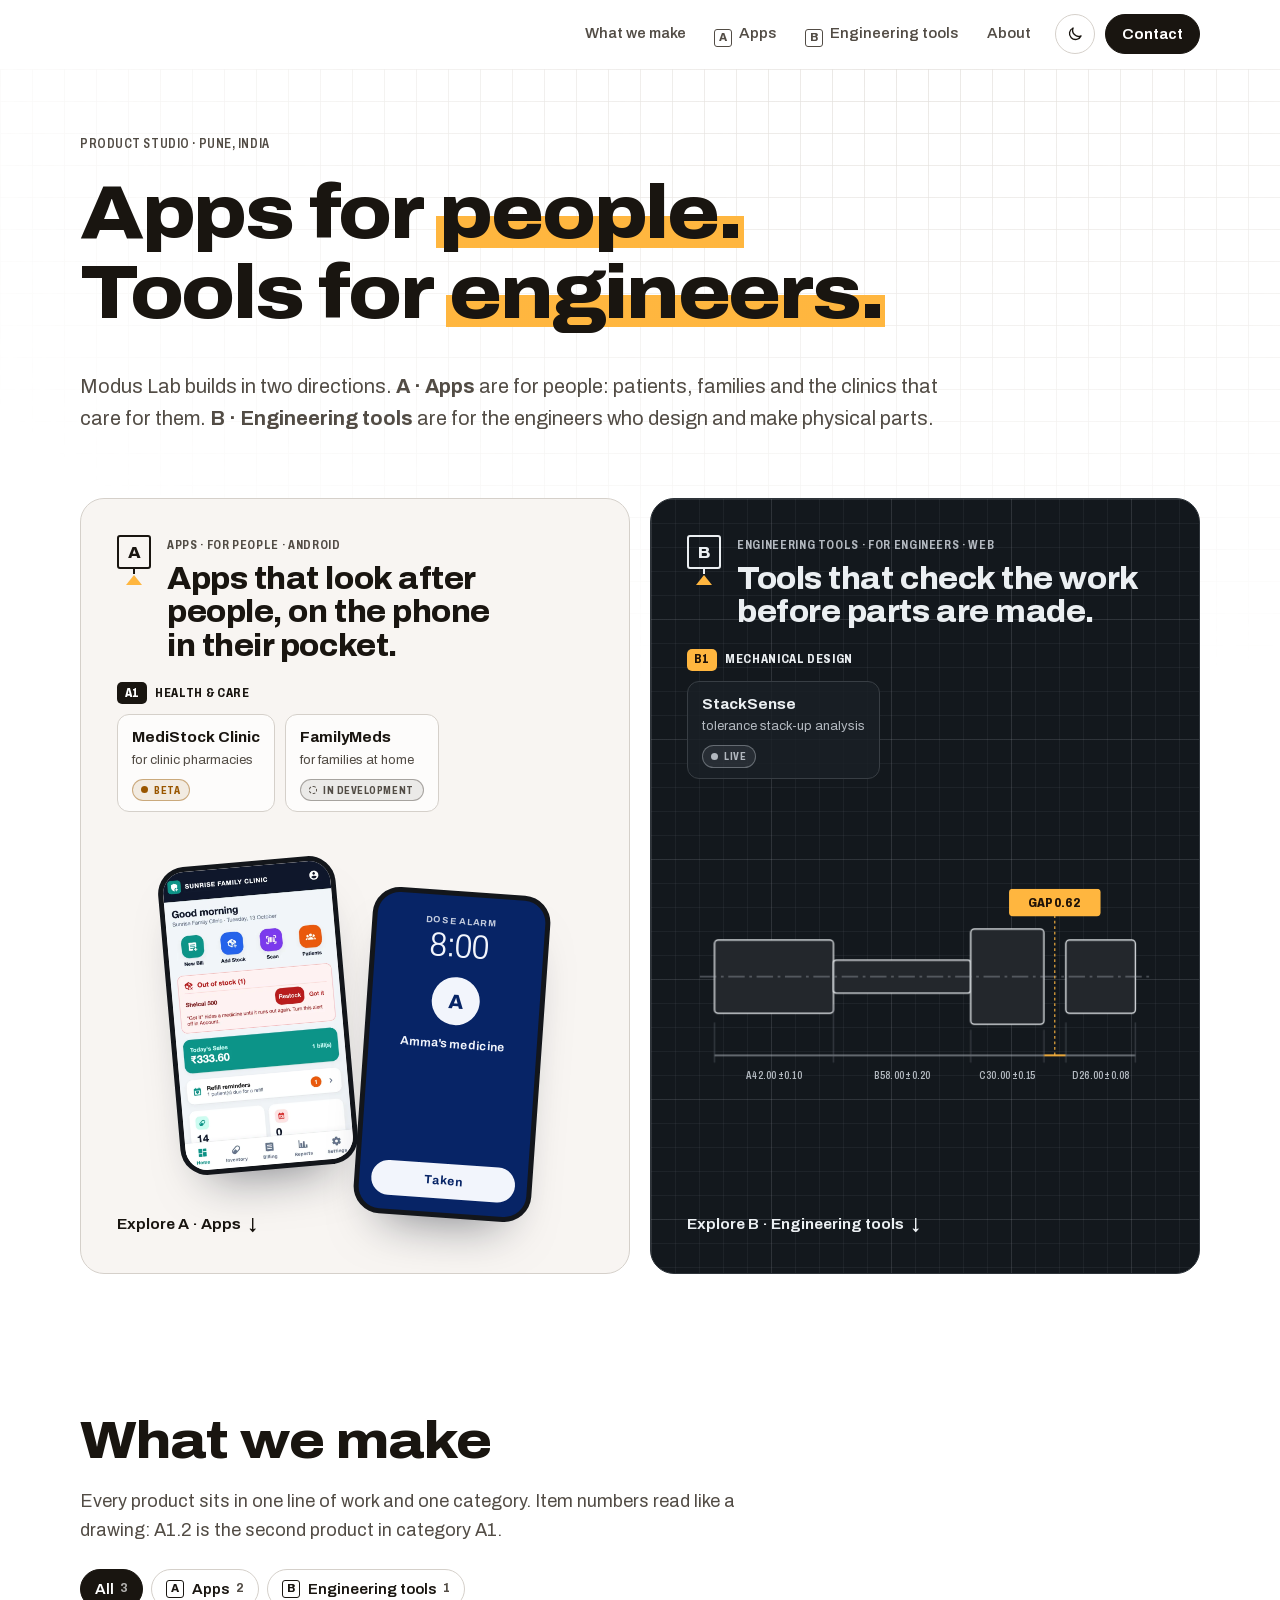
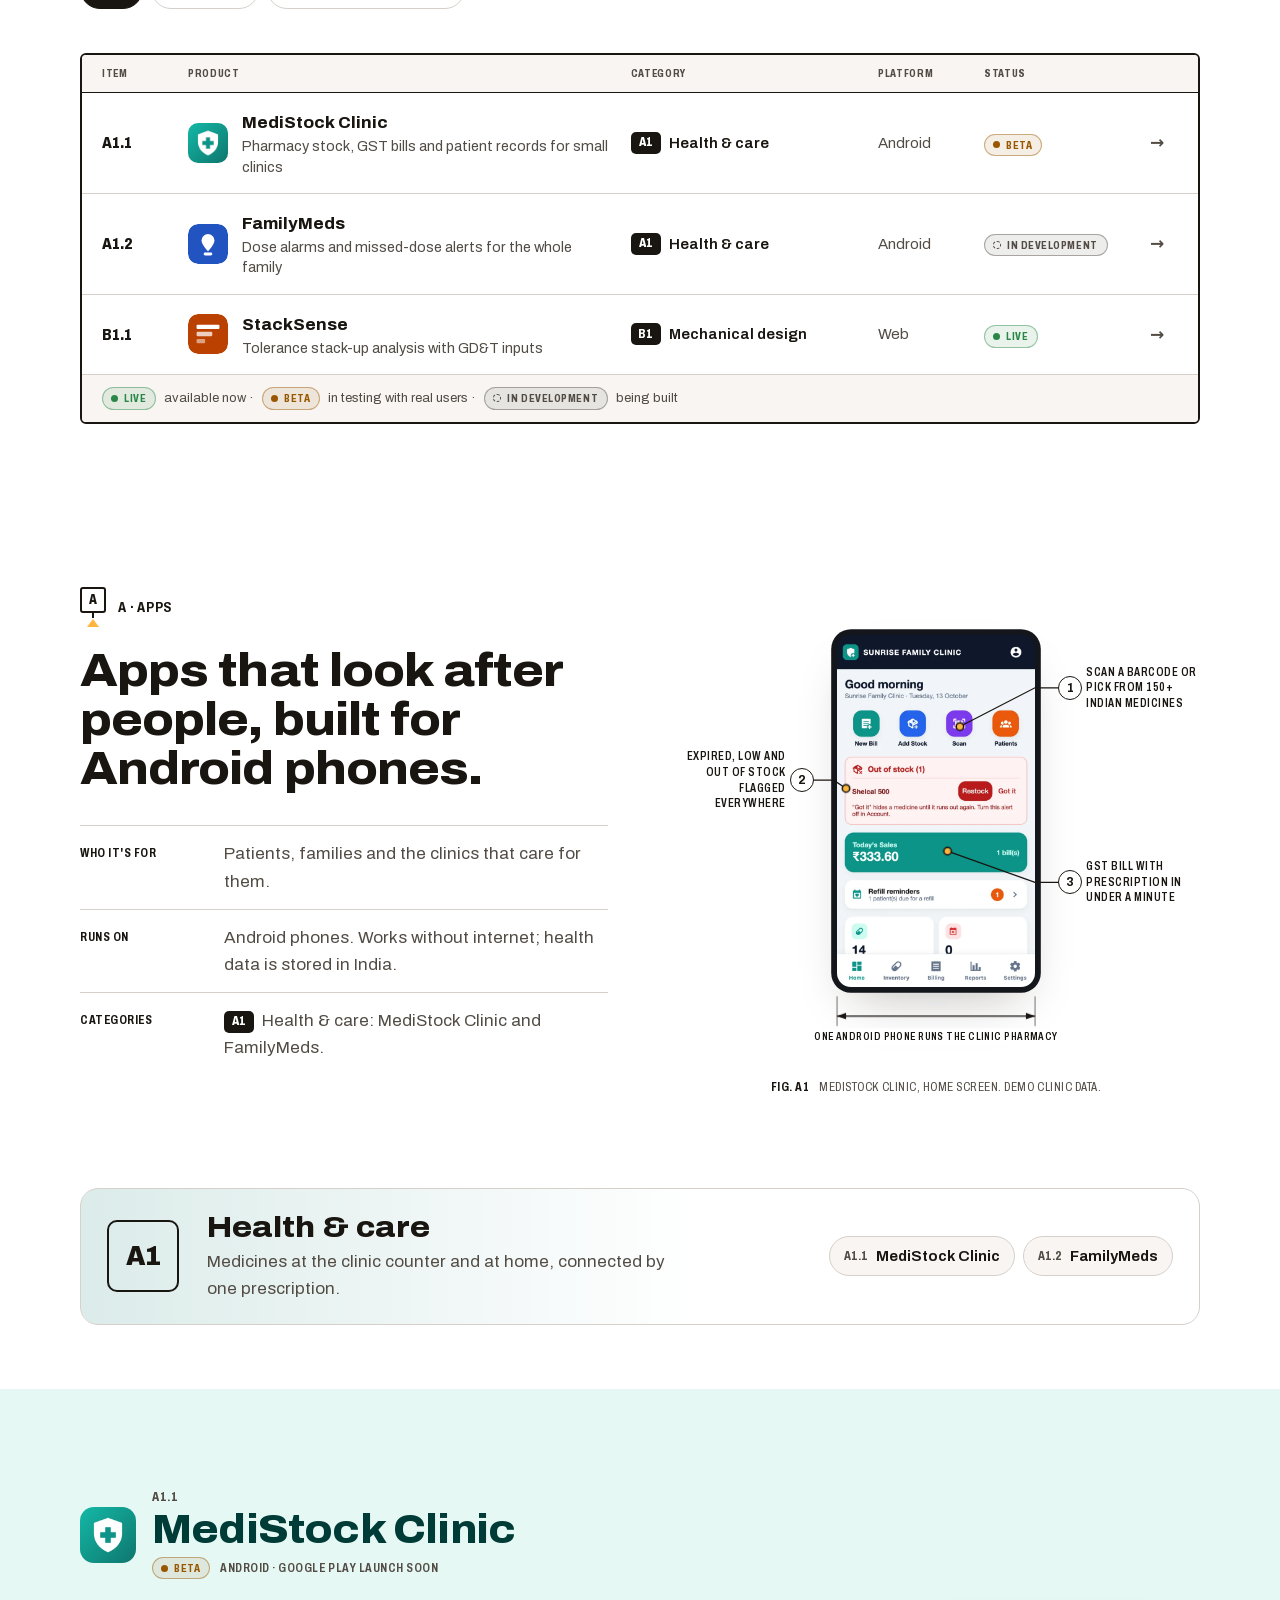
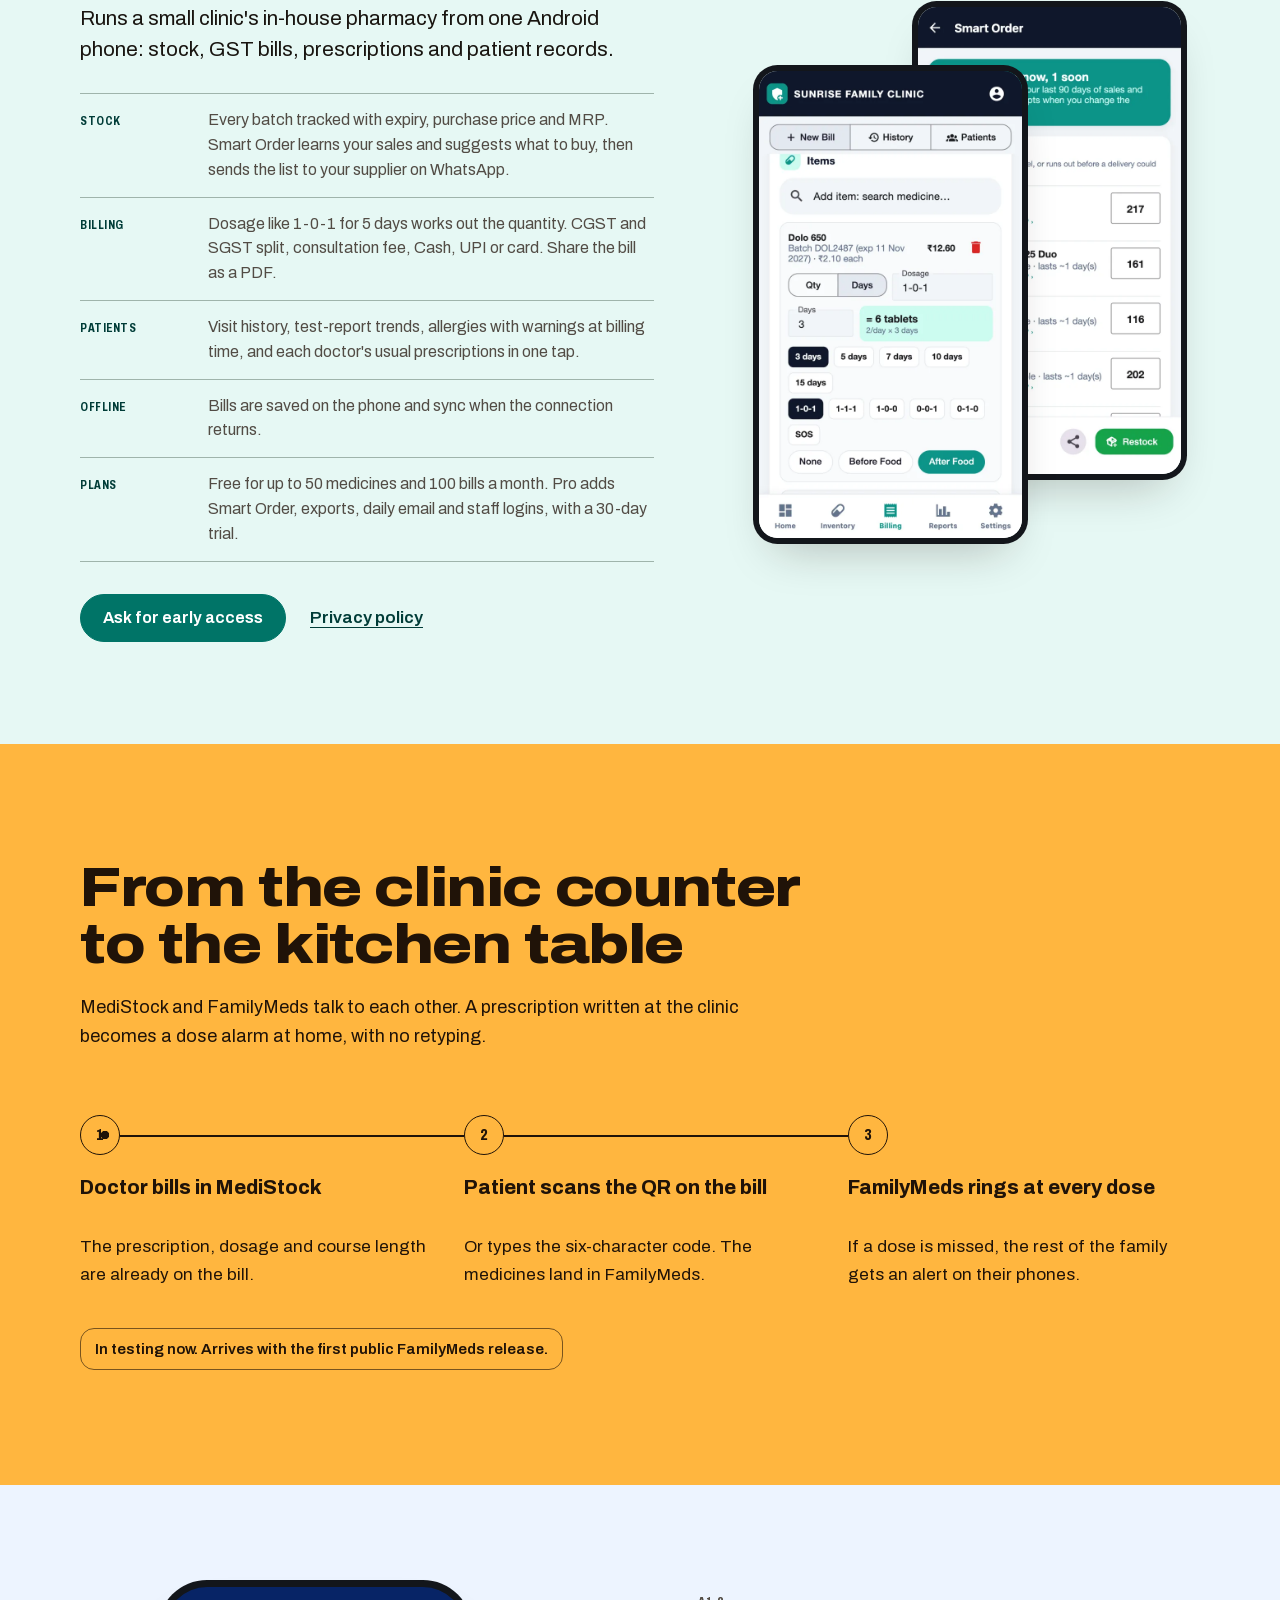
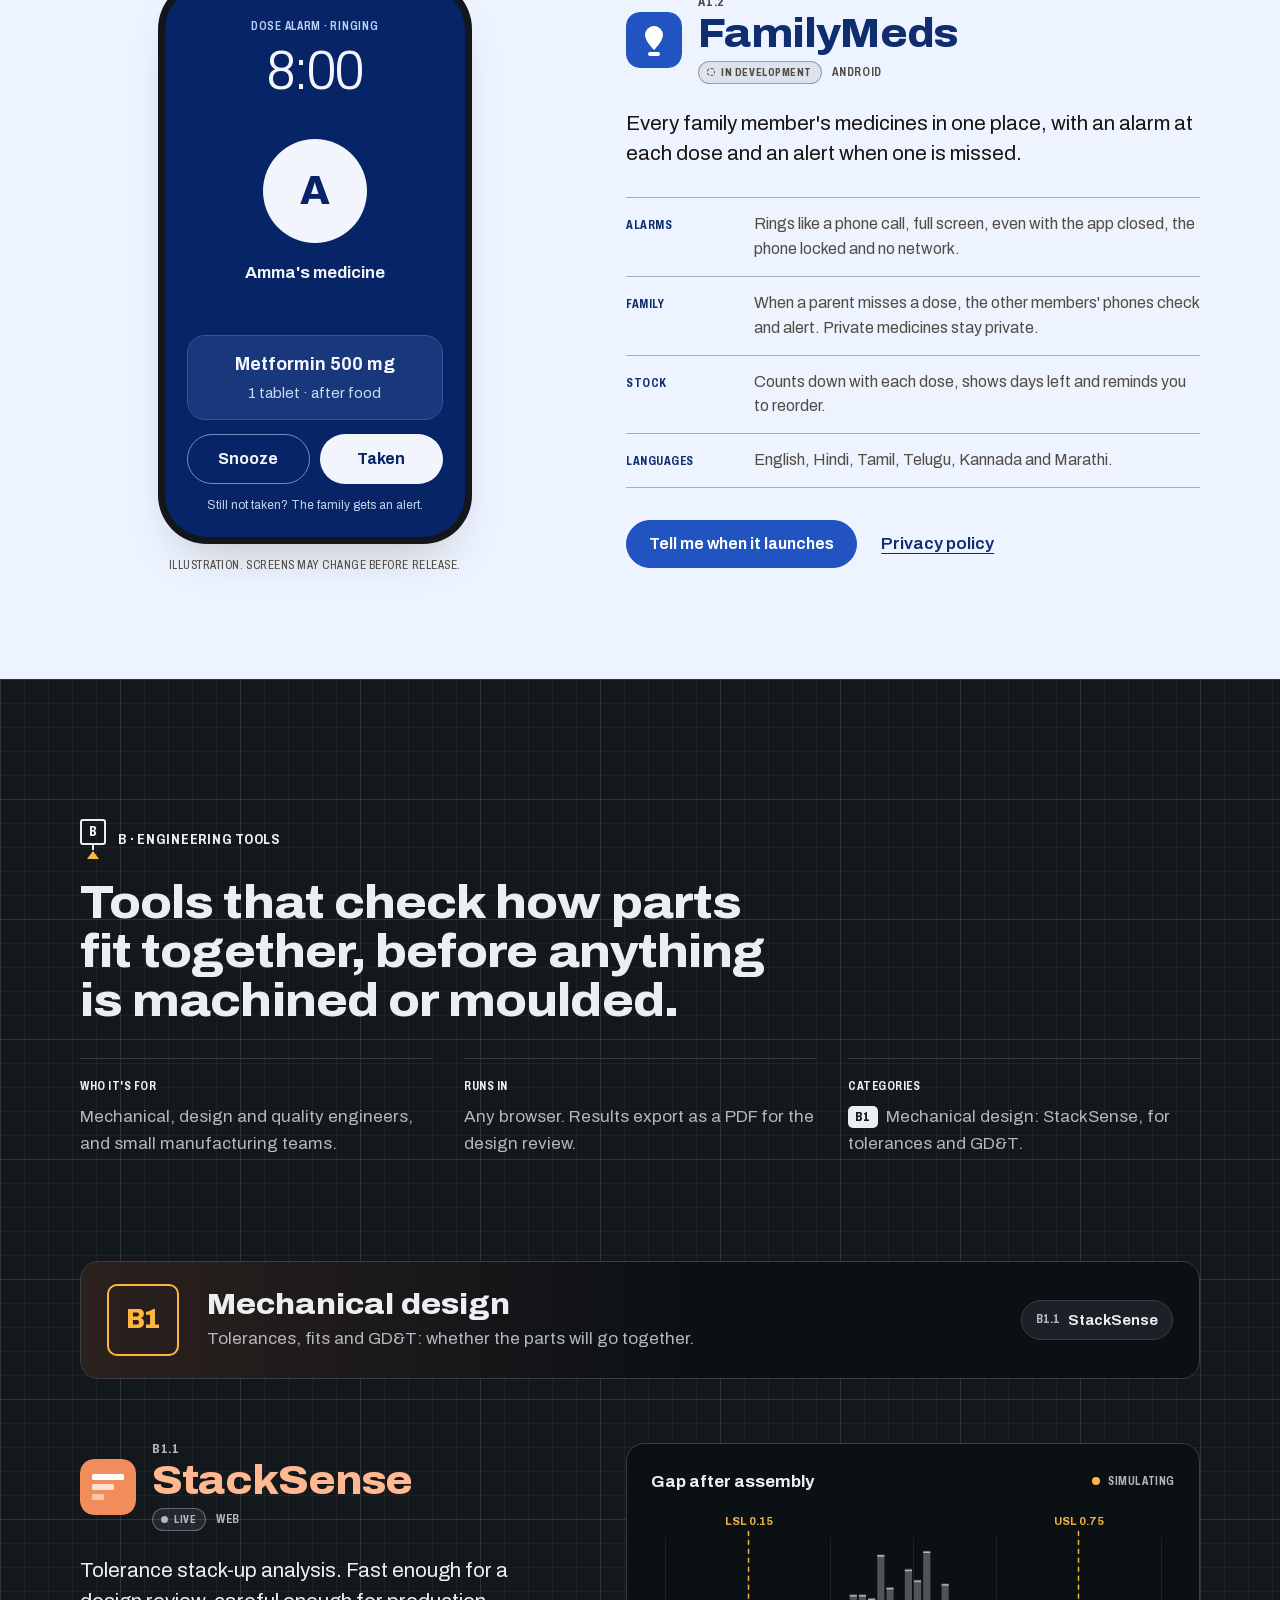
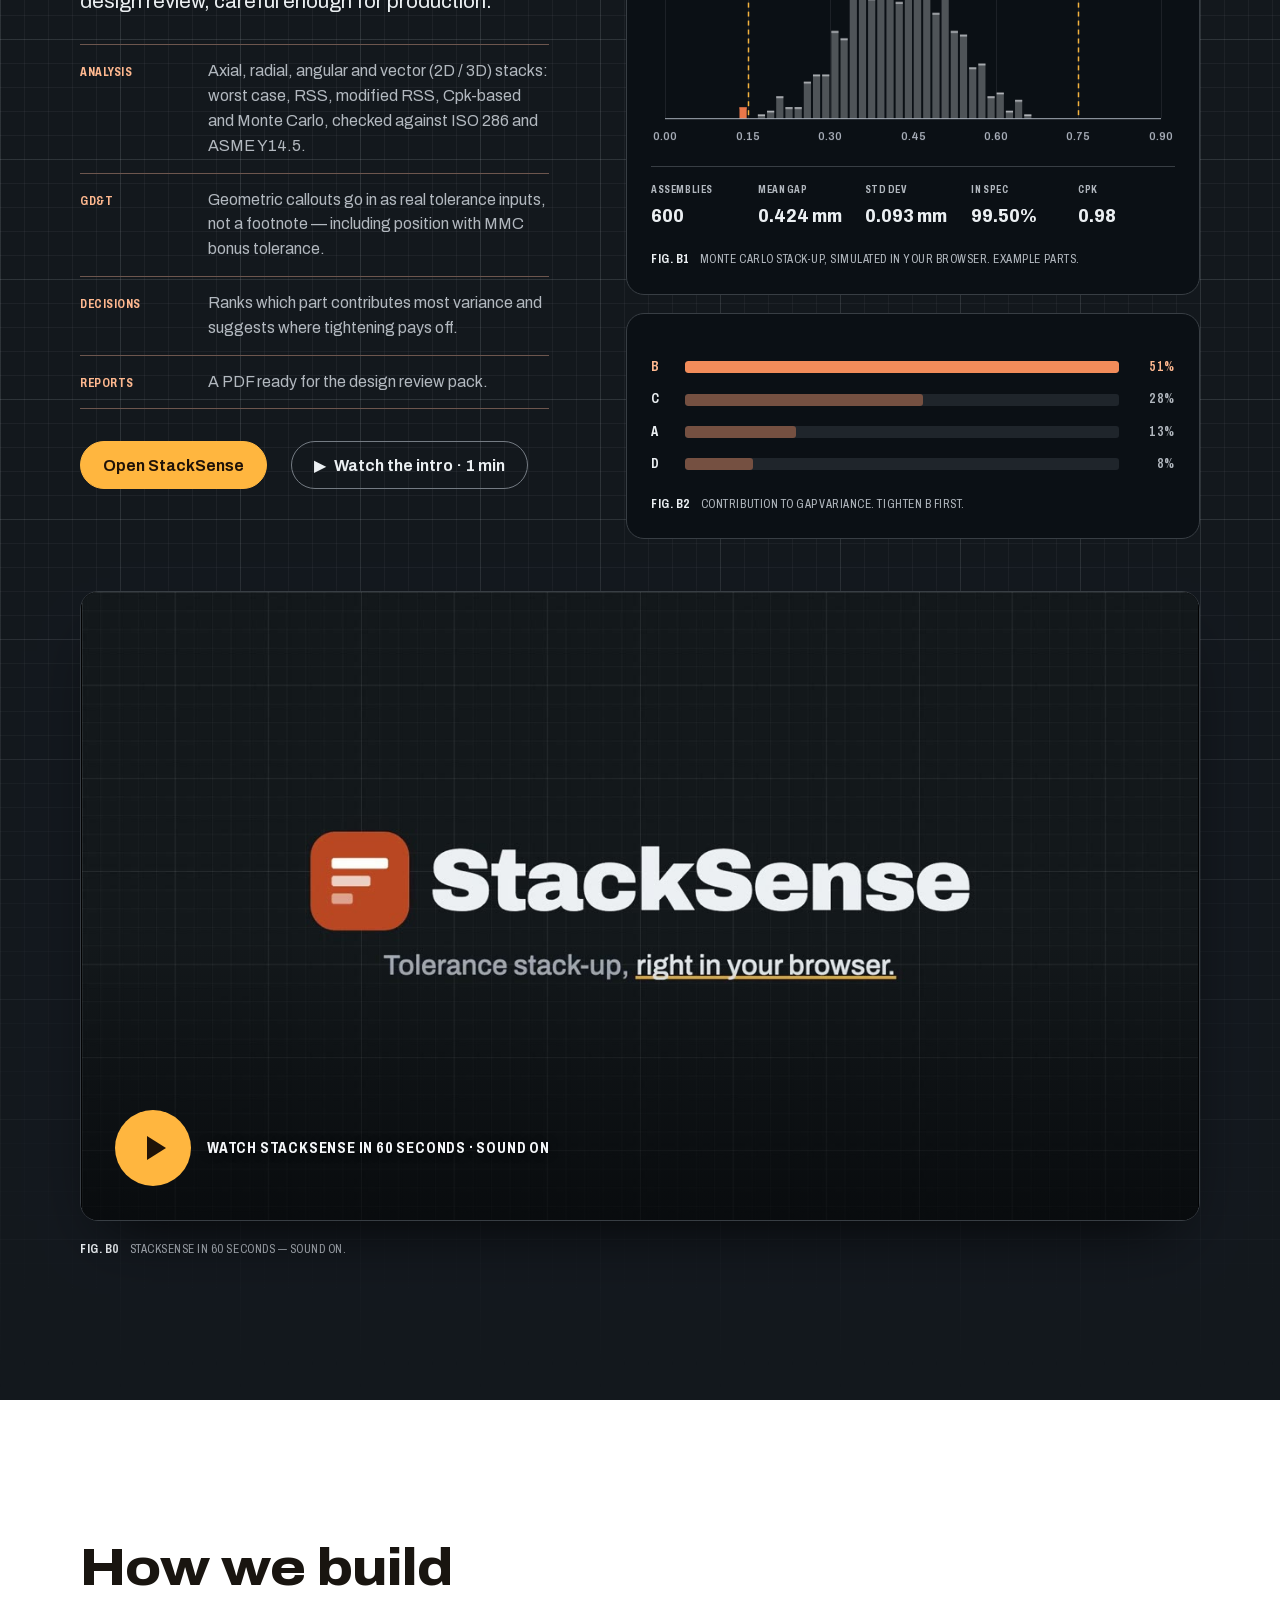
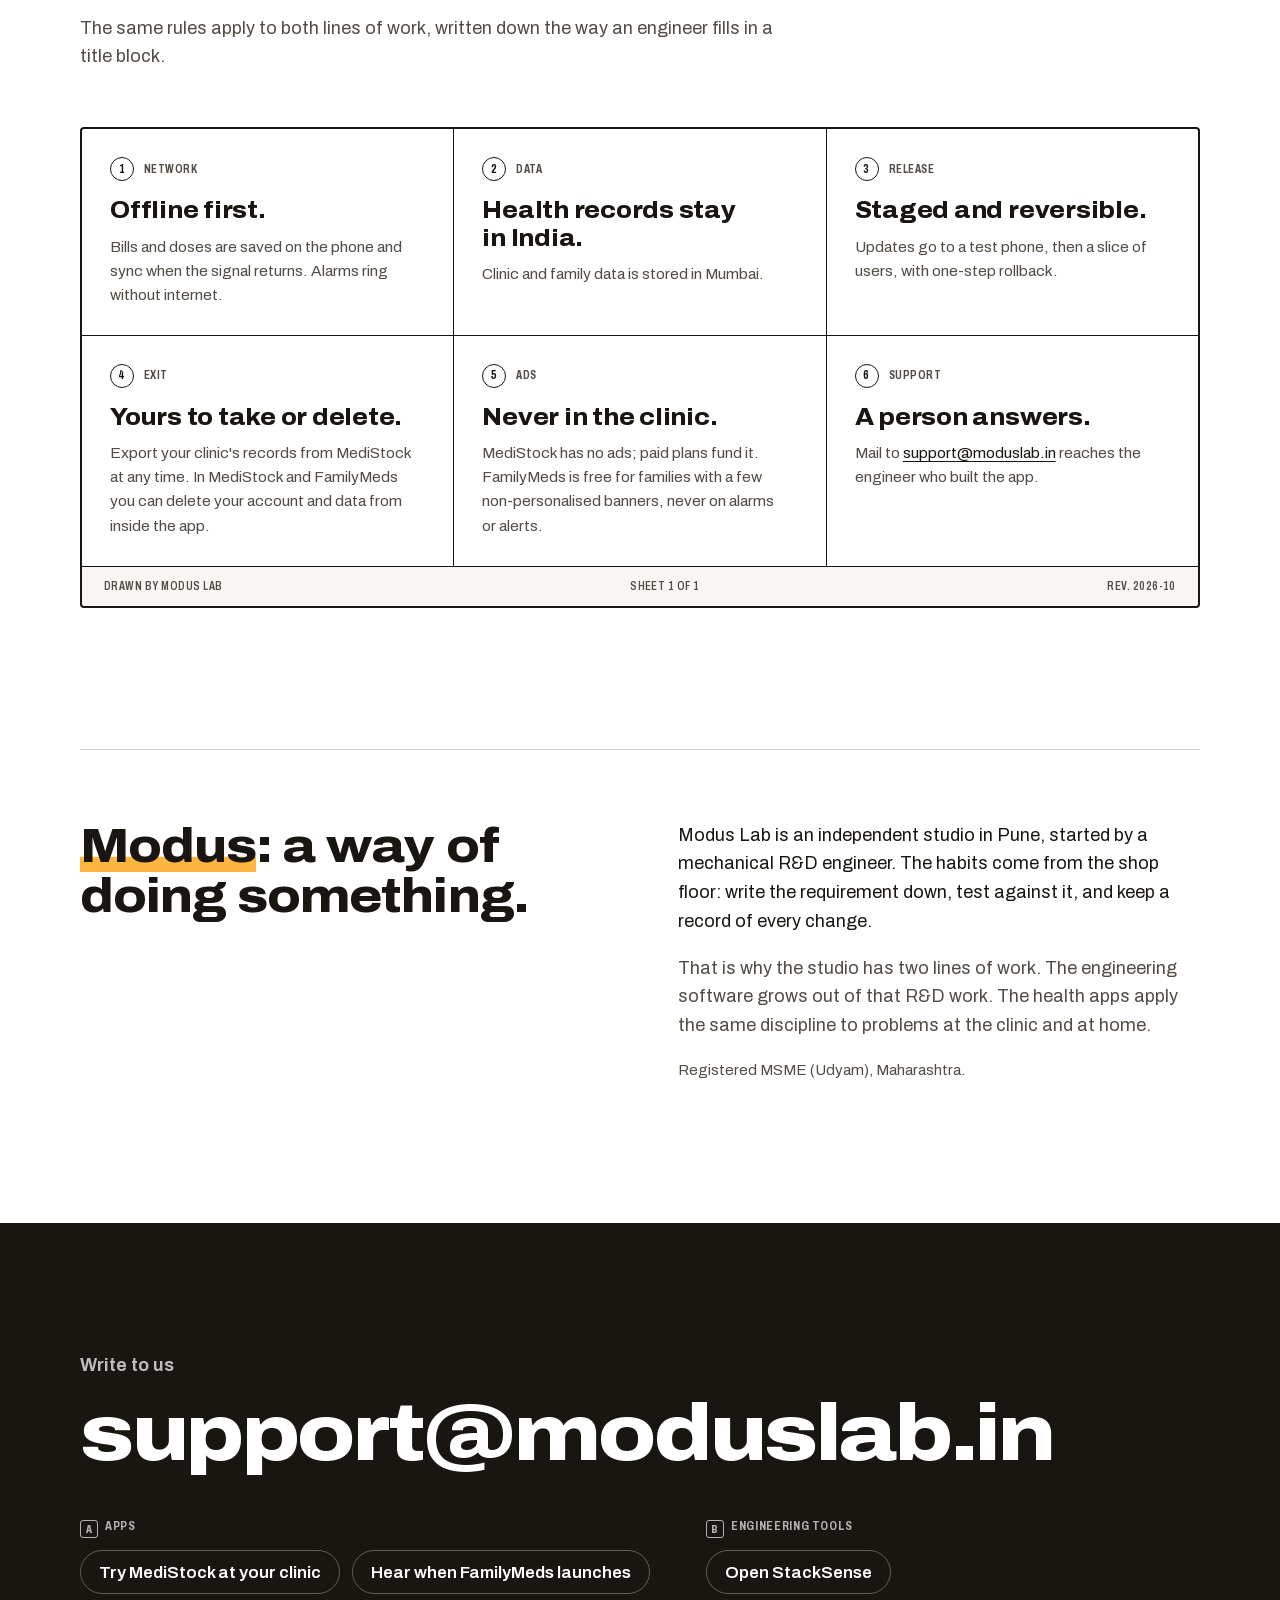
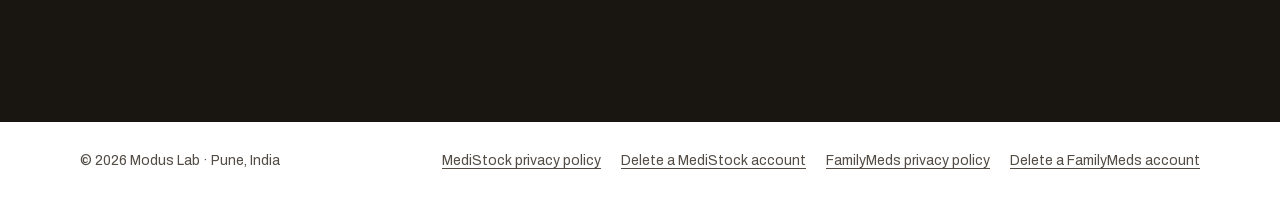
==== commit d3c729dd: "Search: square icons, product names in the title, richer structured data - favicon.ico (16/32/48) an" ====
--- a/index.html
+++ b/index.html
@@ -3,8 +3,8 @@
 <head>
 <meta charset="utf-8">
 <meta name="viewport" content="width=device-width, initial-scale=1, viewport-fit=cover">
-<title>Modus Lab · Health apps and engineering software</title>
-<meta name="description" content="Modus Lab is a product studio in Pune, India, with two lines of work: Android apps for clinics and families (MediStock Clinic, FamilyMeds) and engineering software for mechanical engineers (StackSense).">
+<title>Modus Lab · MediStock, FamilyMeds and StackSense</title>
+<meta name="description" content="Modus Lab is a product studio in Pune, India. MediStock Clinic runs clinic pharmacies, FamilyMeds reminds families about medicines, and StackSense does tolerance stack-up analysis for engineers.">
 <link rel="canonical" href="https://moduslab.in/">
 <meta name="theme-color" content="#ffffff" media="(prefers-color-scheme: light)">
 <meta name="theme-color" content="#121212" media="(prefers-color-scheme: dark)">
@@ -12,13 +12,15 @@
 
 <meta property="og:type" content="website">
 <meta property="og:site_name" content="Modus Lab">
-<meta property="og:title" content="Modus Lab · Health apps and engineering software">
+<meta property="og:title" content="Modus Lab · MediStock, FamilyMeds and StackSense">
 <meta property="og:description" content="Android apps for clinics and families. Software for engineers. Made in Pune, India.">
 <meta property="og:url" content="https://moduslab.in/">
 <meta property="og:image" content="https://moduslab.in/assets/img/og.png">
 <meta name="twitter:card" content="summary_large_image">
 
+<link rel="icon" href="/favicon.ico" sizes="48x48">
 <link rel="icon" href="assets/favicon.svg" type="image/svg+xml">
+<link rel="icon" href="assets/img/icon-192.png" type="image/png" sizes="192x192">
 <link rel="apple-touch-icon" href="assets/img/apple-touch-icon.png">
 
 <link rel="preload" href="assets/fonts/archivo-latin.woff2" as="font" type="font/woff2" crossorigin>
@@ -77,11 +79,30 @@
 {
   "@context": "https://schema.org",
   "@type": "Organization",
+  "@id": "https://moduslab.in/#org",
   "name": "Modus Lab",
+  "alternateName": ["ModusLab", "Modus Lab Pune"],
   "url": "https://moduslab.in/",
-  "logo": "https://moduslab.in/assets/favicon.svg",
+  "logo": "https://moduslab.in/assets/img/icon-512.png",
+  "description": "Udyam-registered product studio in Pune, India, making MediStock Clinic, FamilyMeds and StackSense.",
+  "sameAs": ["https://github.com/moduslabtech"],
   "email": "support@moduslab.in",
-  "address": { "@type": "PostalAddress", "addressLocality": "Pune", "addressRegion": "Maharashtra", "addressCountry": "IN" }
+  "address": { "@type": "PostalAddress", "addressLocality": "Pune", "addressRegion": "Maharashtra", "addressCountry": "IN" },
+  "makesOffer": [
+    { "@type": "Offer", "itemOffered": { "@type": "SoftwareApplication", "name": "MediStock Clinic", "applicationCategory": "MedicalApplication", "operatingSystem": "Android", "url": "https://moduslab.in/#medistock" } },
+    { "@type": "Offer", "itemOffered": { "@type": "SoftwareApplication", "name": "FamilyMeds", "applicationCategory": "HealthApplication", "operatingSystem": "Android", "url": "https://moduslab.in/#familymeds" } },
+    { "@type": "Offer", "itemOffered": { "@type": "SoftwareApplication", "name": "StackSense", "applicationCategory": "DesignApplication", "operatingSystem": "Web browser", "url": "https://moduslab.in/stacksense/" } }
+  ]
+}
+</script>
+<script type="application/ld+json">
+{
+  "@context": "https://schema.org",
+  "@type": "WebSite",
+  "name": "Modus Lab",
+  "alternateName": ["ModusLab", "moduslab.in"],
+  "url": "https://moduslab.in/",
+  "publisher": { "@id": "https://moduslab.in/#org" }
 }
 </script>
 <script type="application/ld+json">
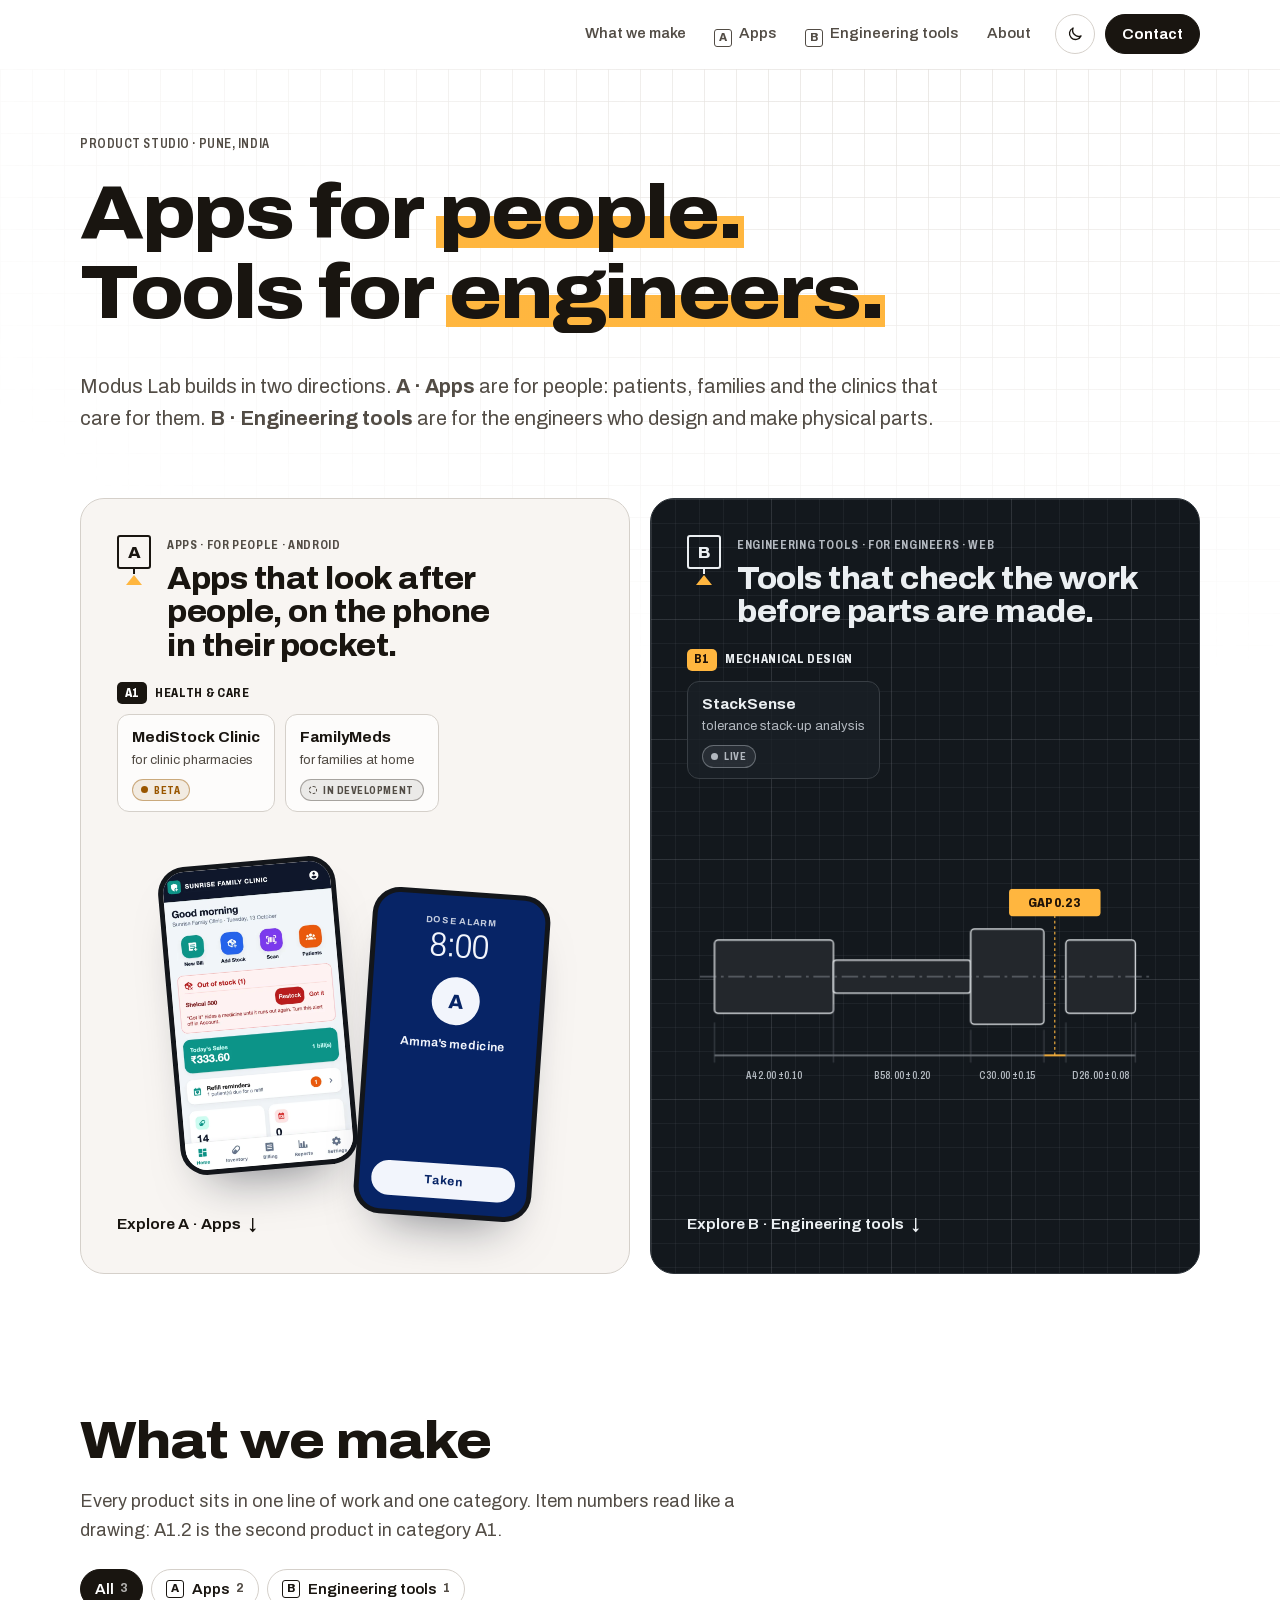
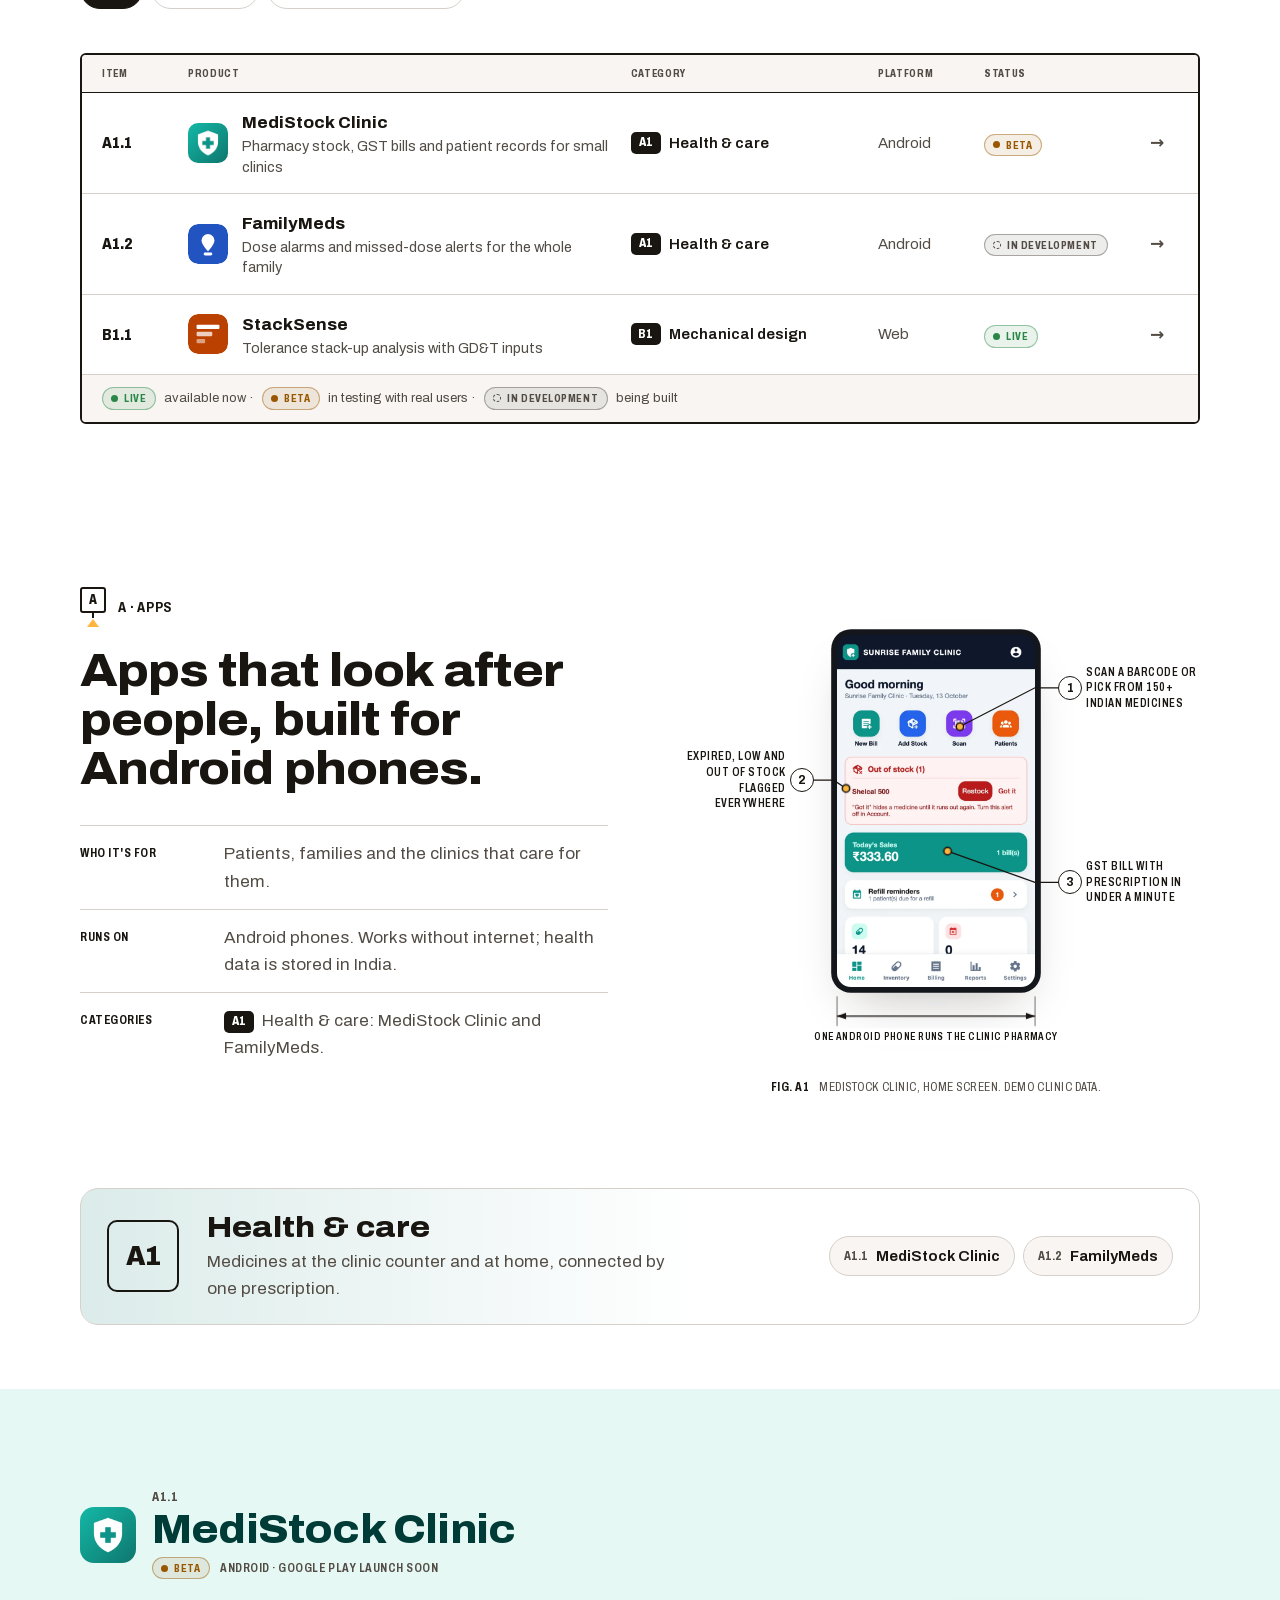
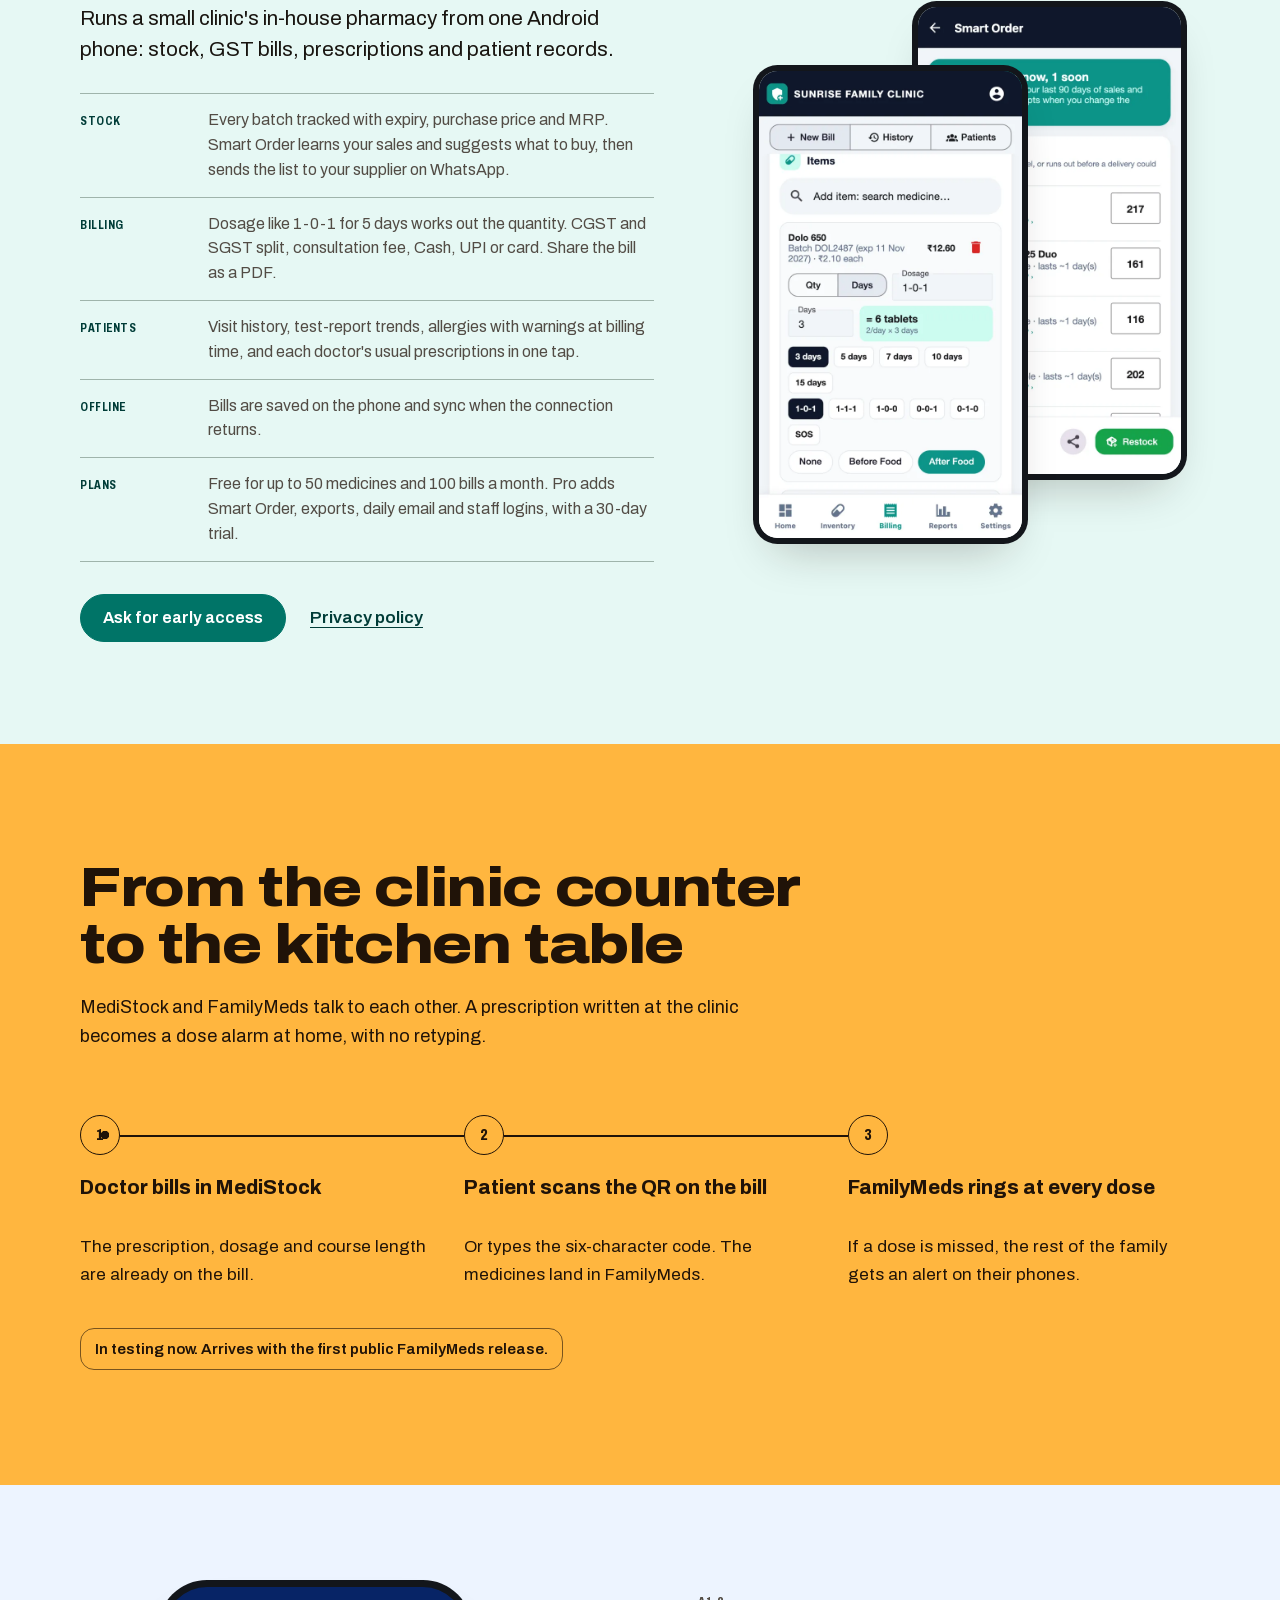
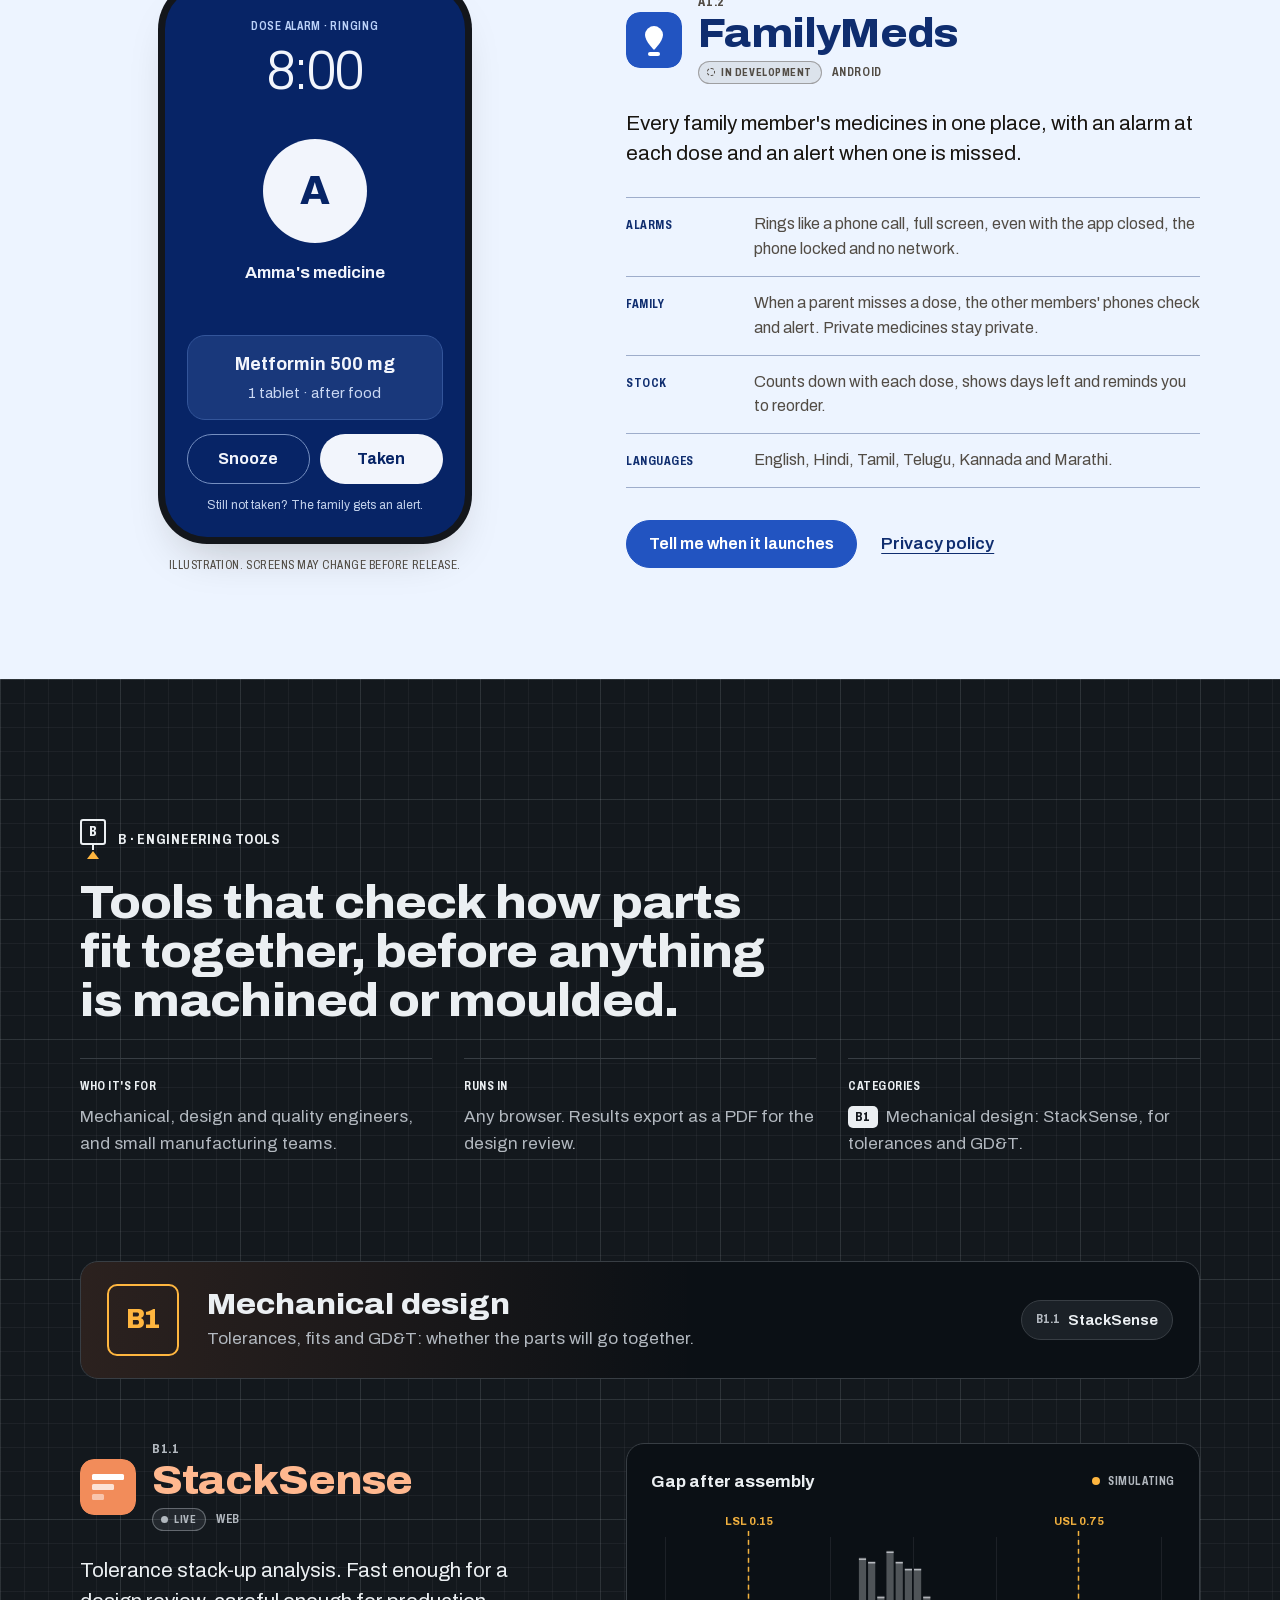
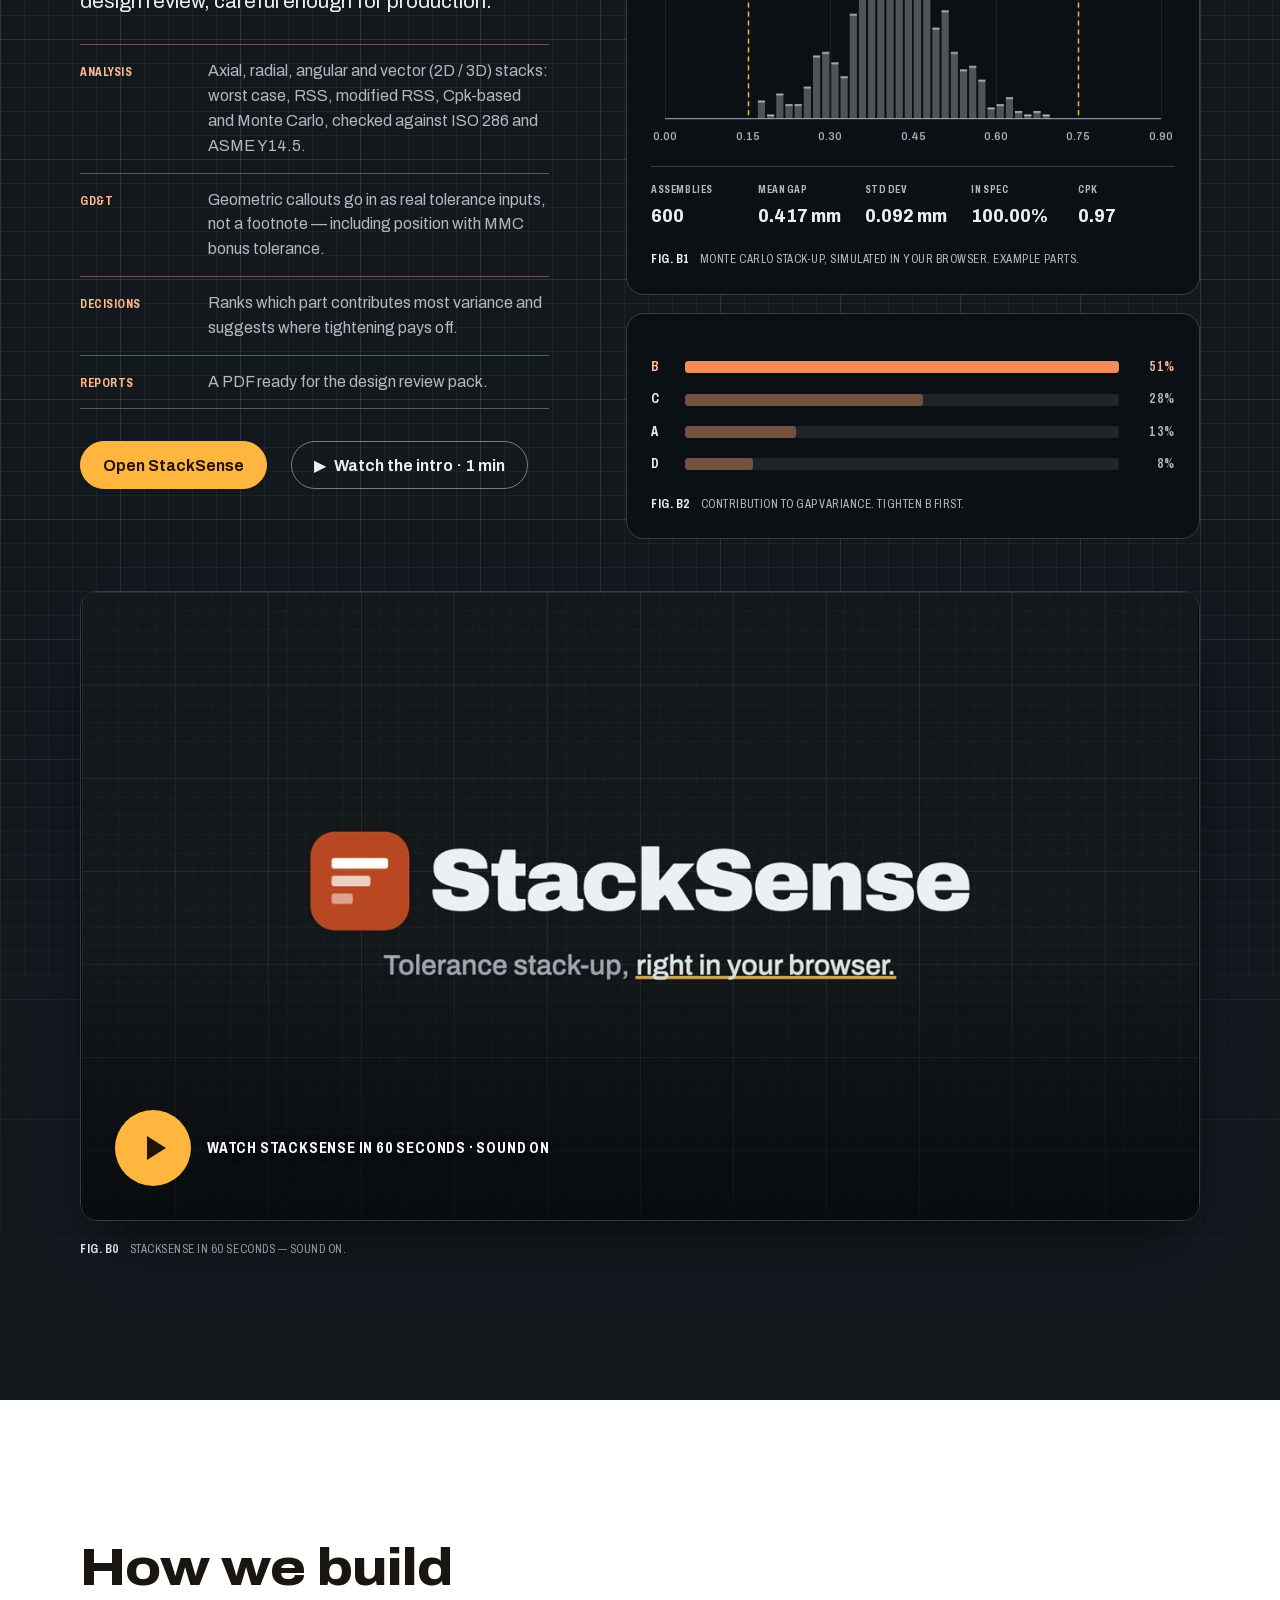
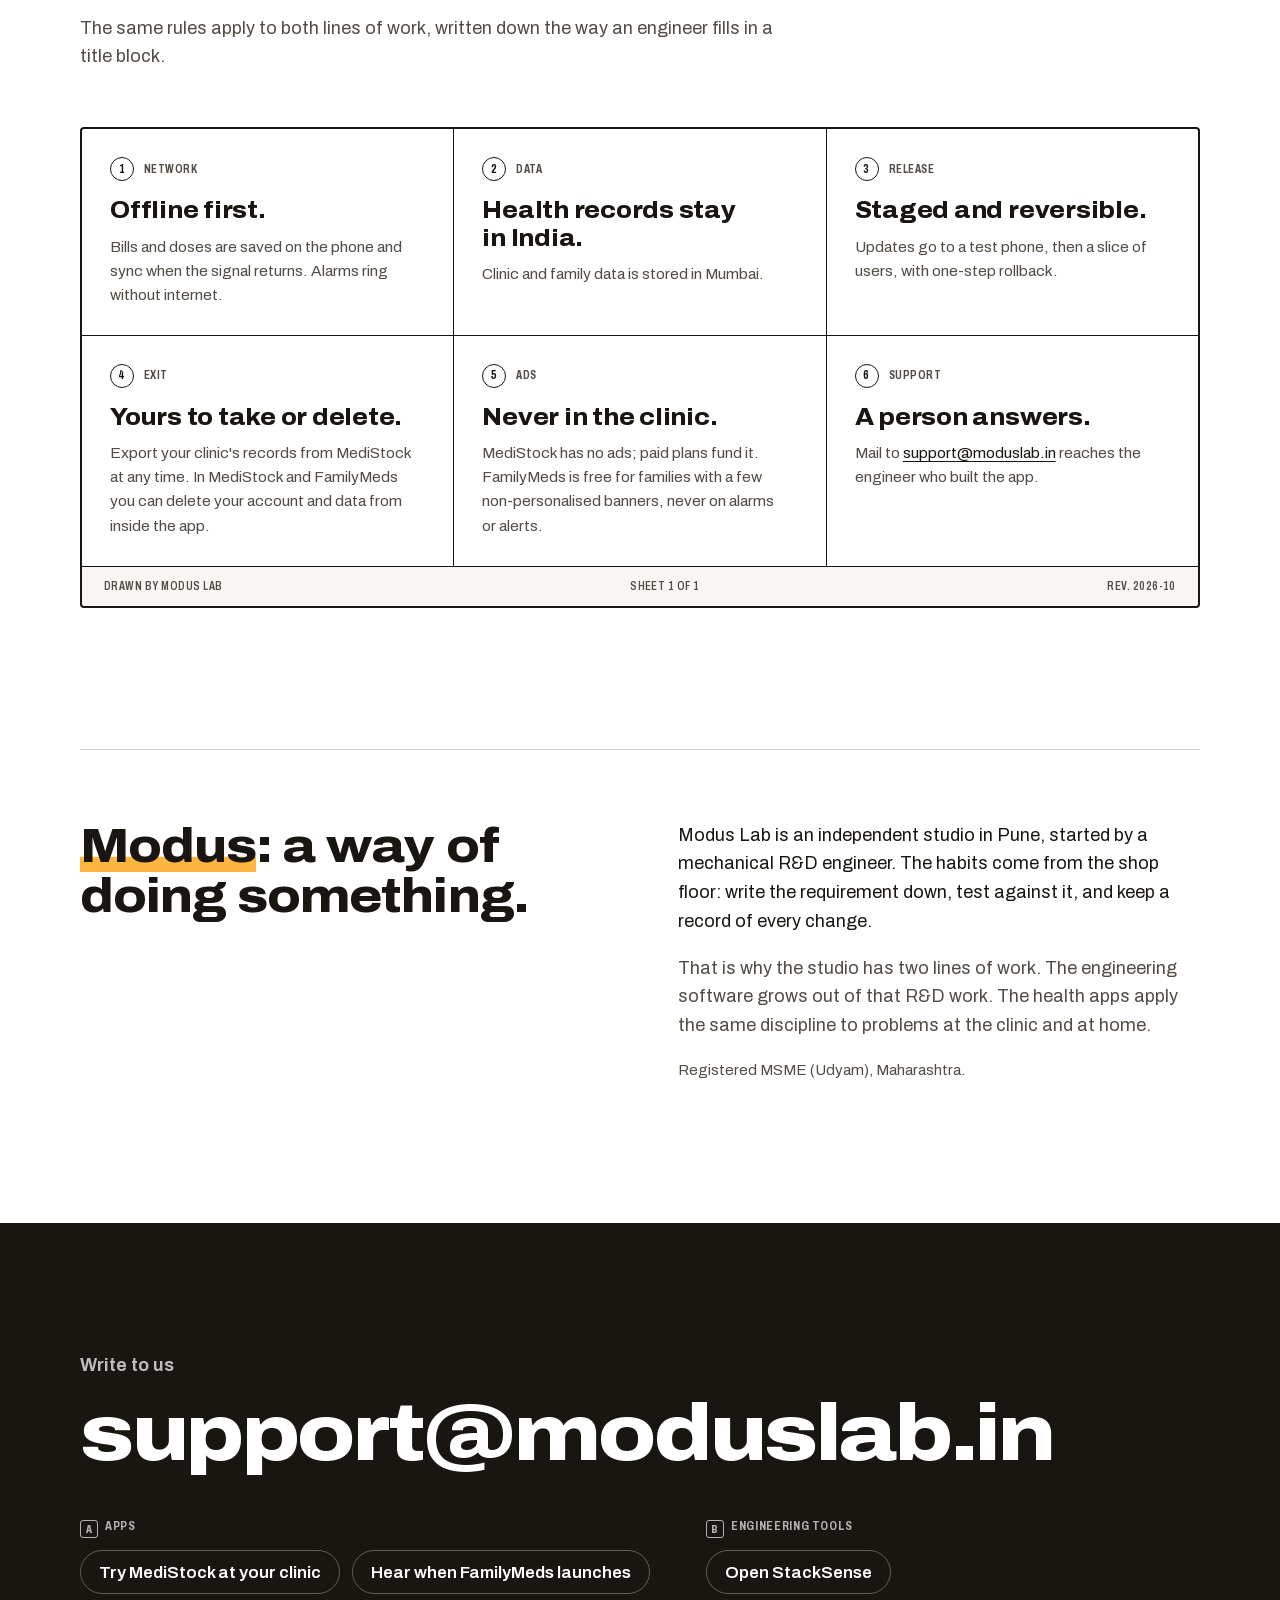
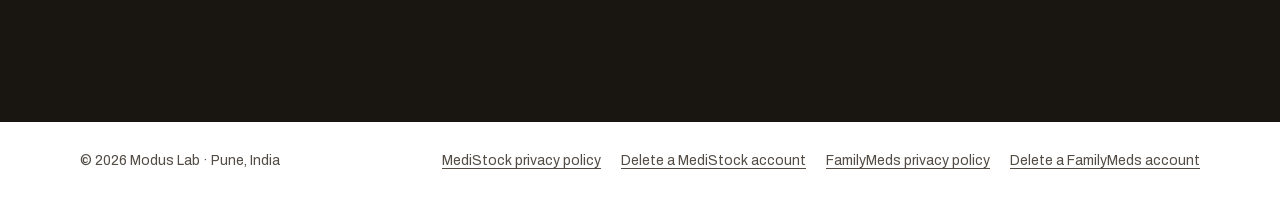
==== commit 8ed9088b: "Google Search Console verification tag Co-Authored-By: Claude Opus 5.5 <noreply@anthropic.com>" ====
--- a/index.html
+++ b/index.html
@@ -6,6 +6,7 @@
 <title>Modus Lab · MediStock, FamilyMeds and StackSense</title>
 <meta name="description" content="Modus Lab is a product studio in Pune, India. MediStock Clinic runs clinic pharmacies, FamilyMeds reminds families about medicines, and StackSense does tolerance stack-up analysis for engineers.">
 <link rel="canonical" href="https://moduslab.in/">
+<meta name="google-site-verification" content="fWO92rDeQAOXBRjDJWV4qVbH6dqAXjTQzgYBiVn5mZI">
 <meta name="theme-color" content="#ffffff" media="(prefers-color-scheme: light)">
 <meta name="theme-color" content="#121212" media="(prefers-color-scheme: dark)">
 <meta name="color-scheme" content="light dark">
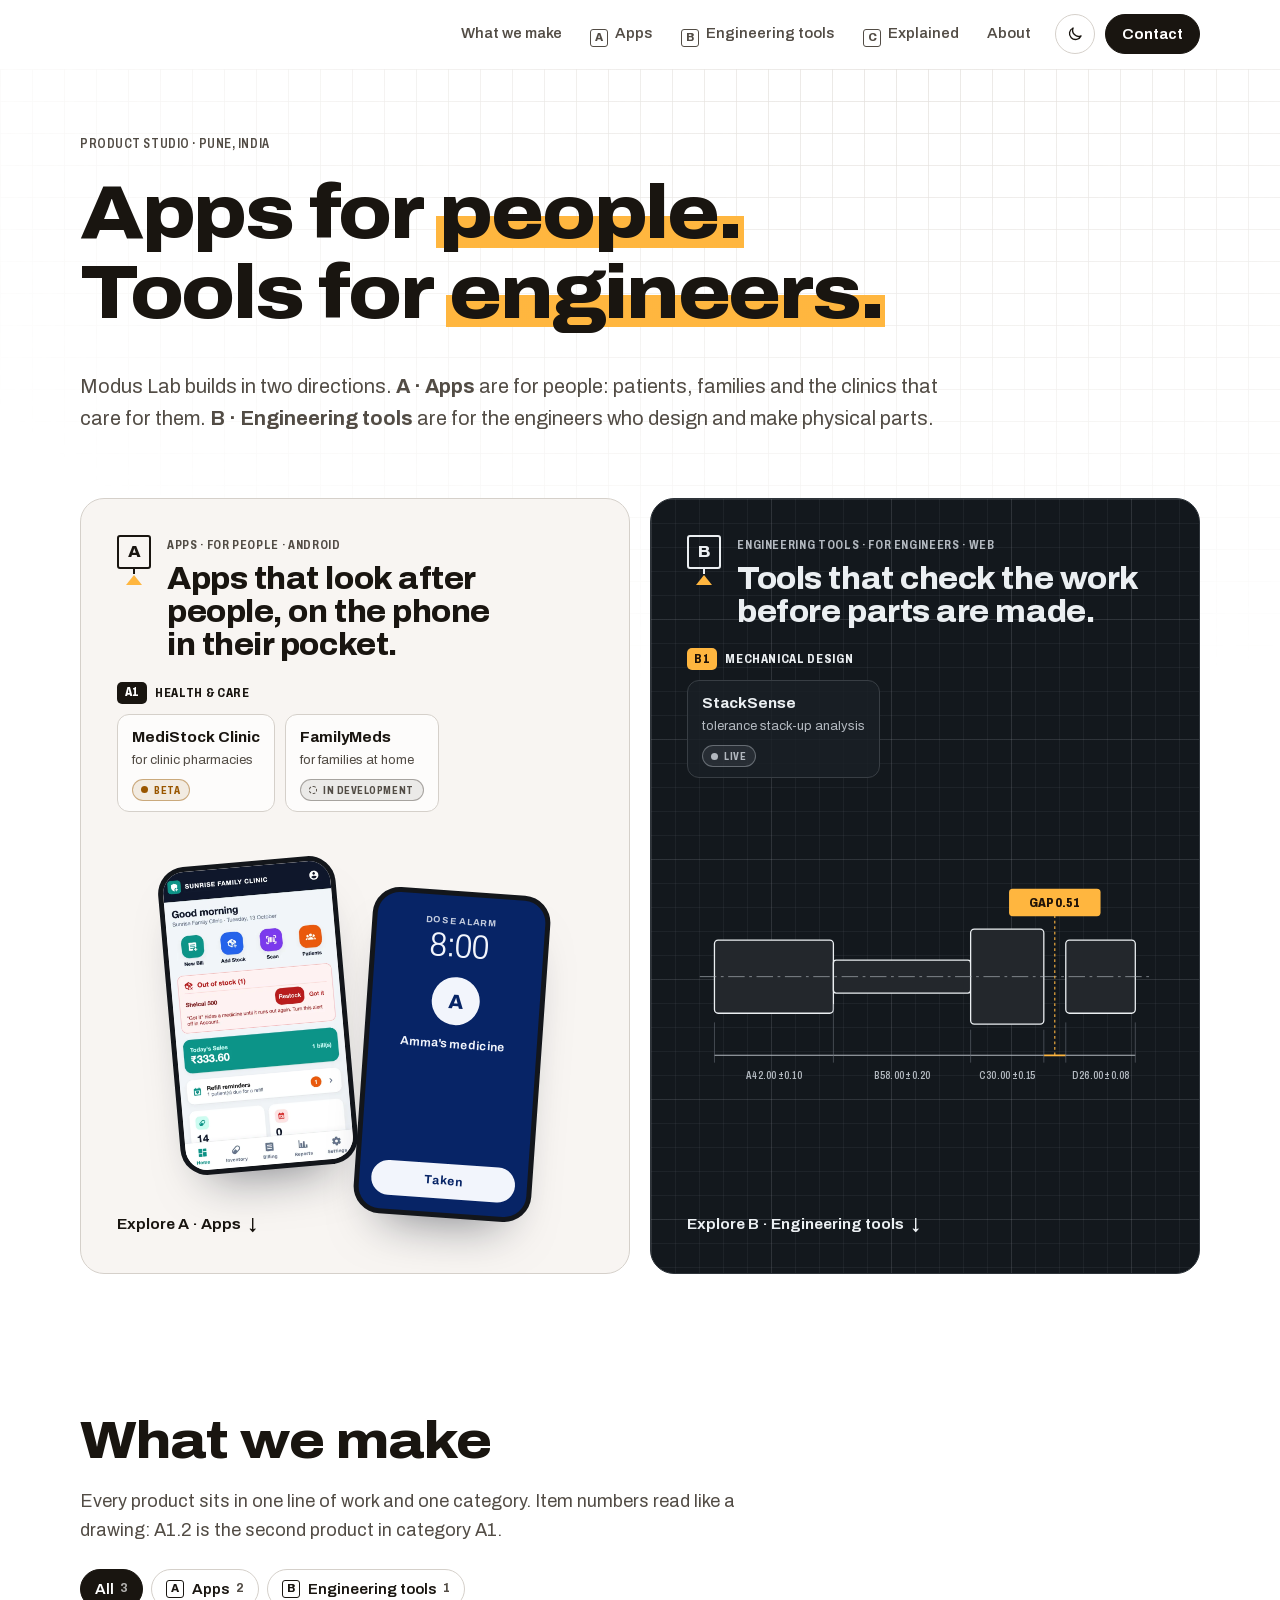
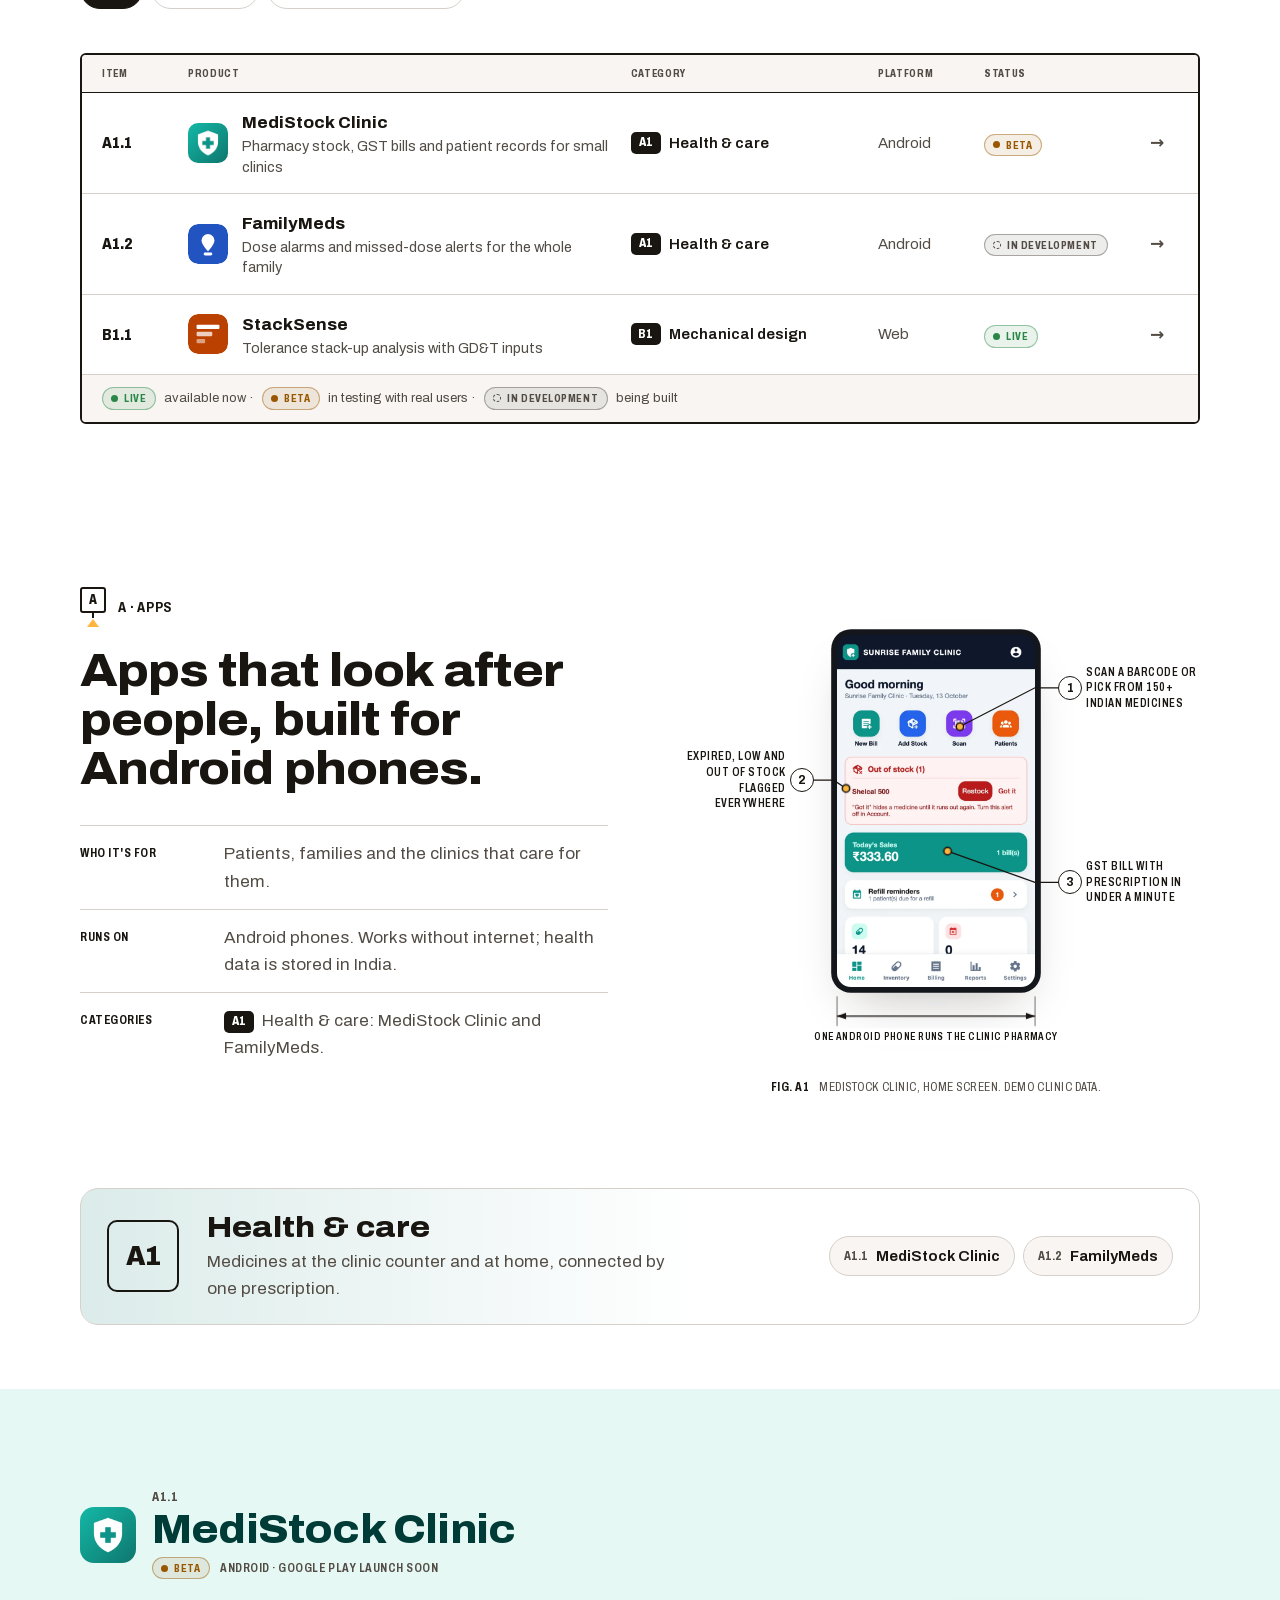
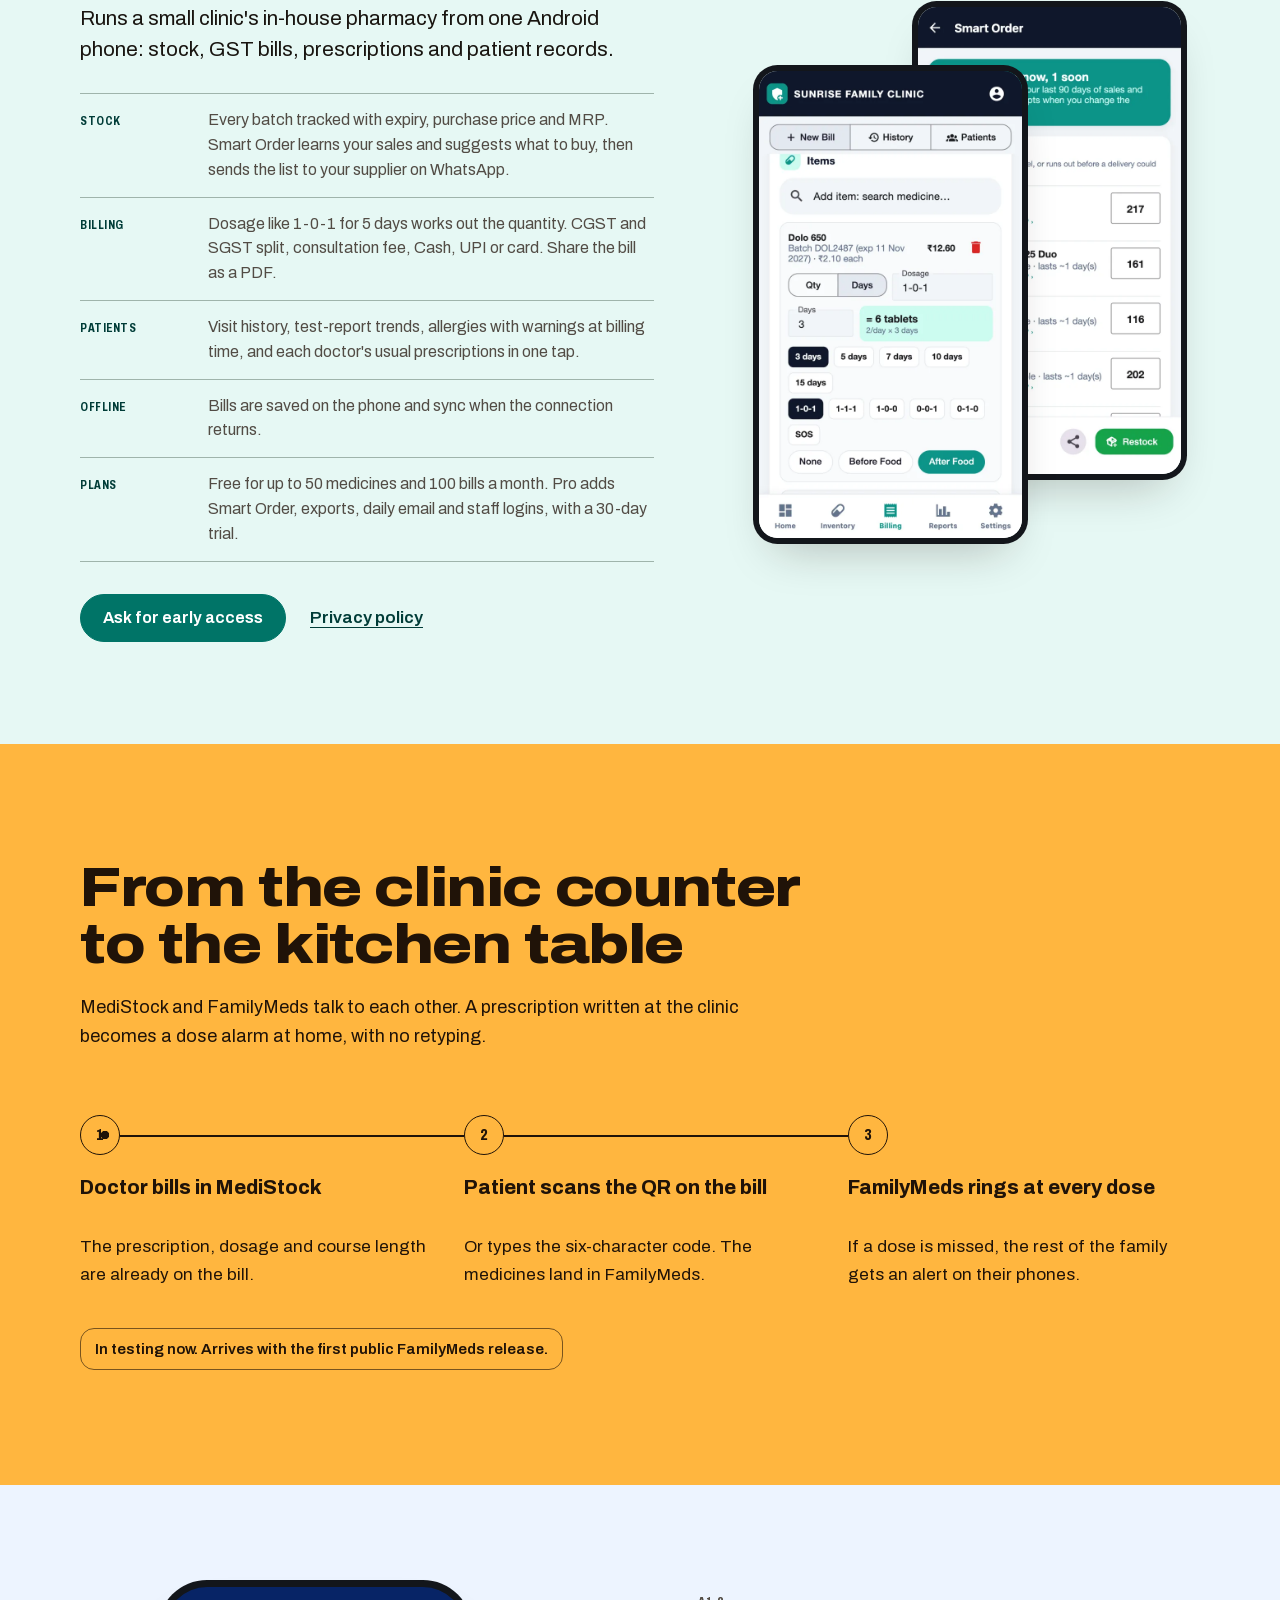
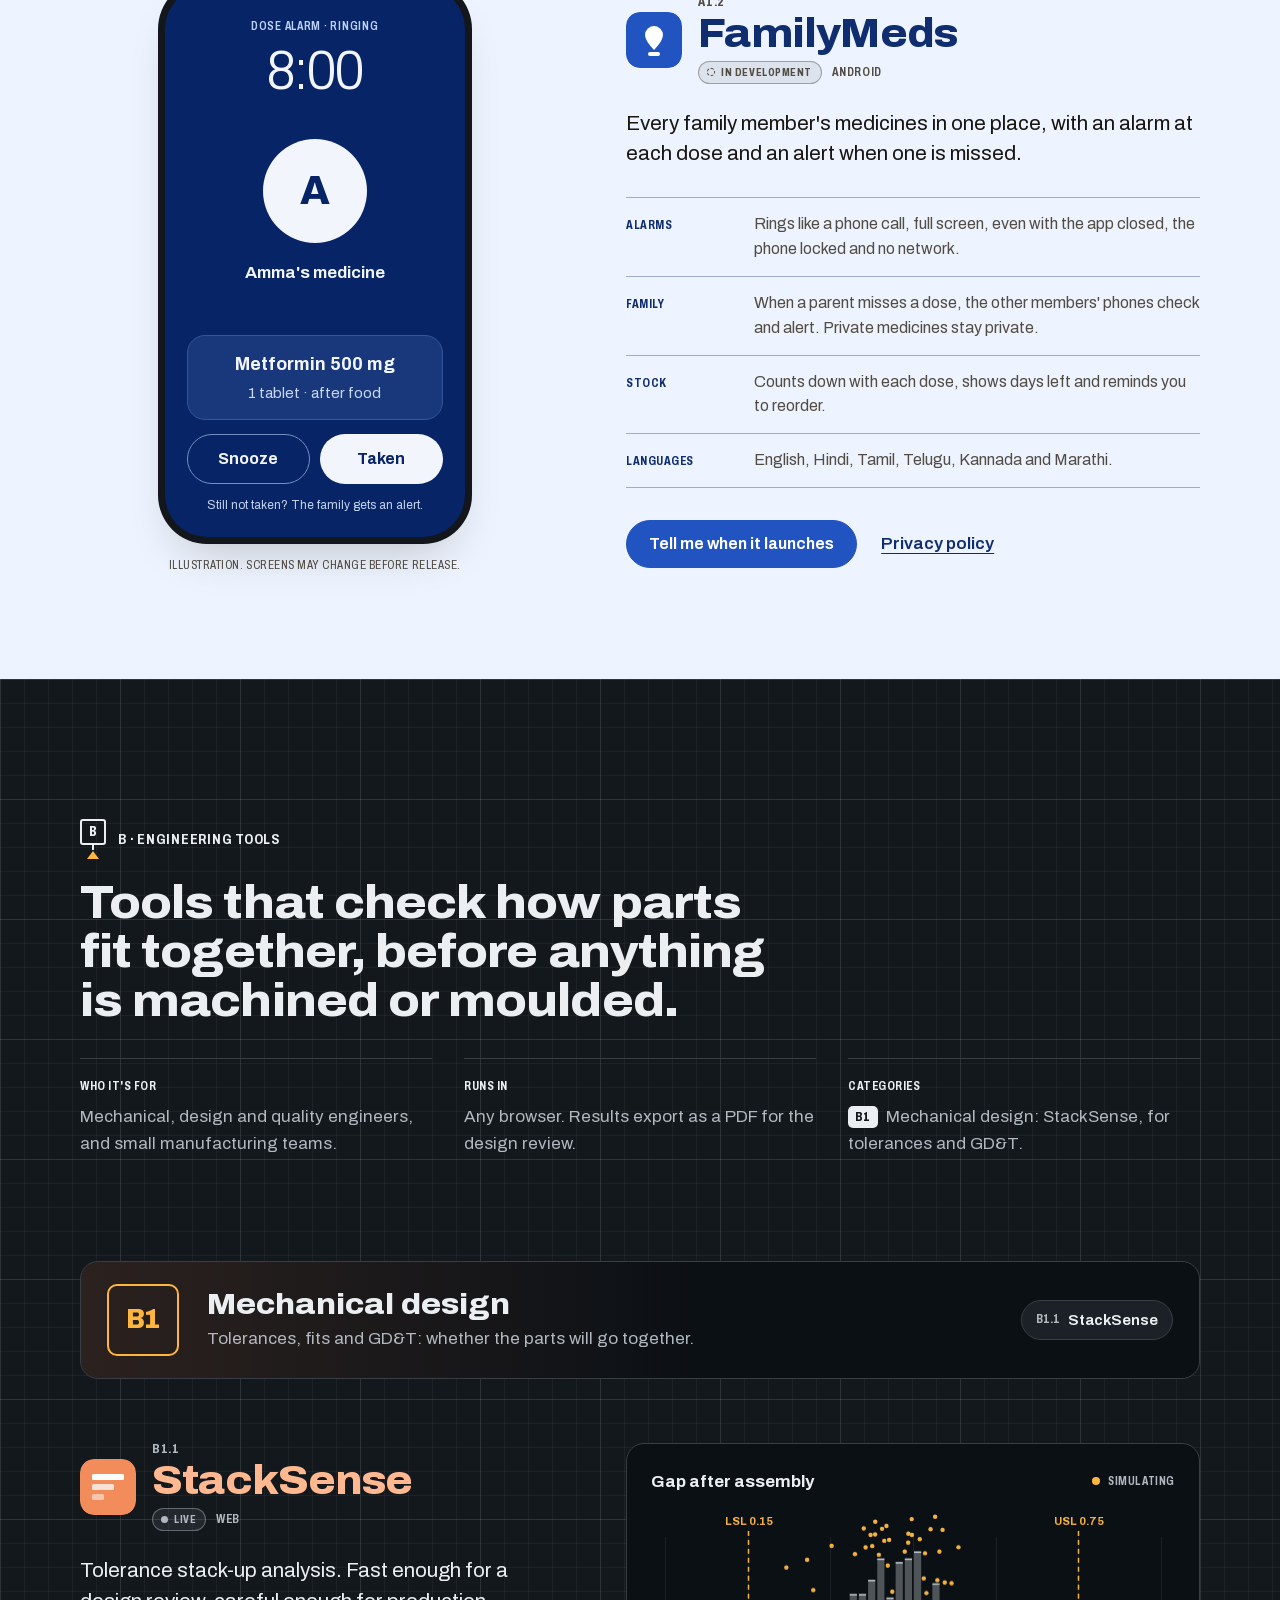
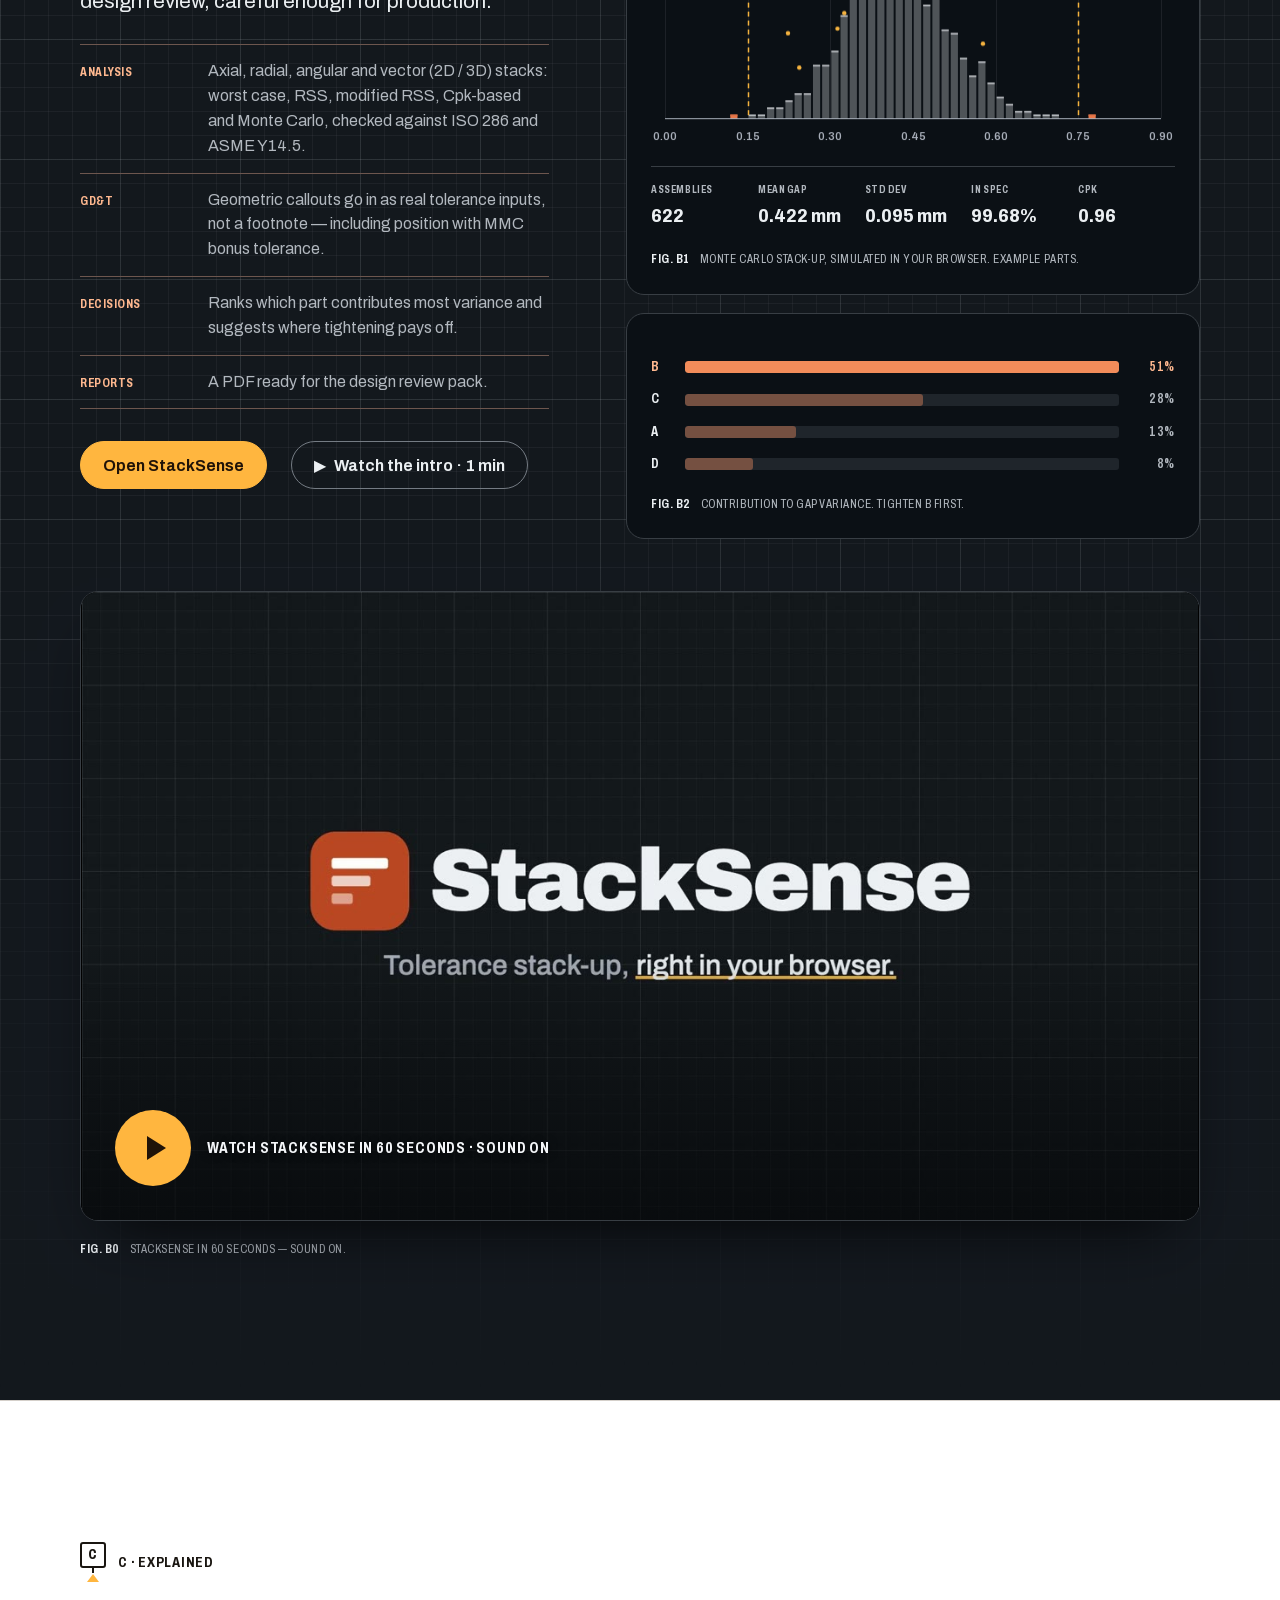
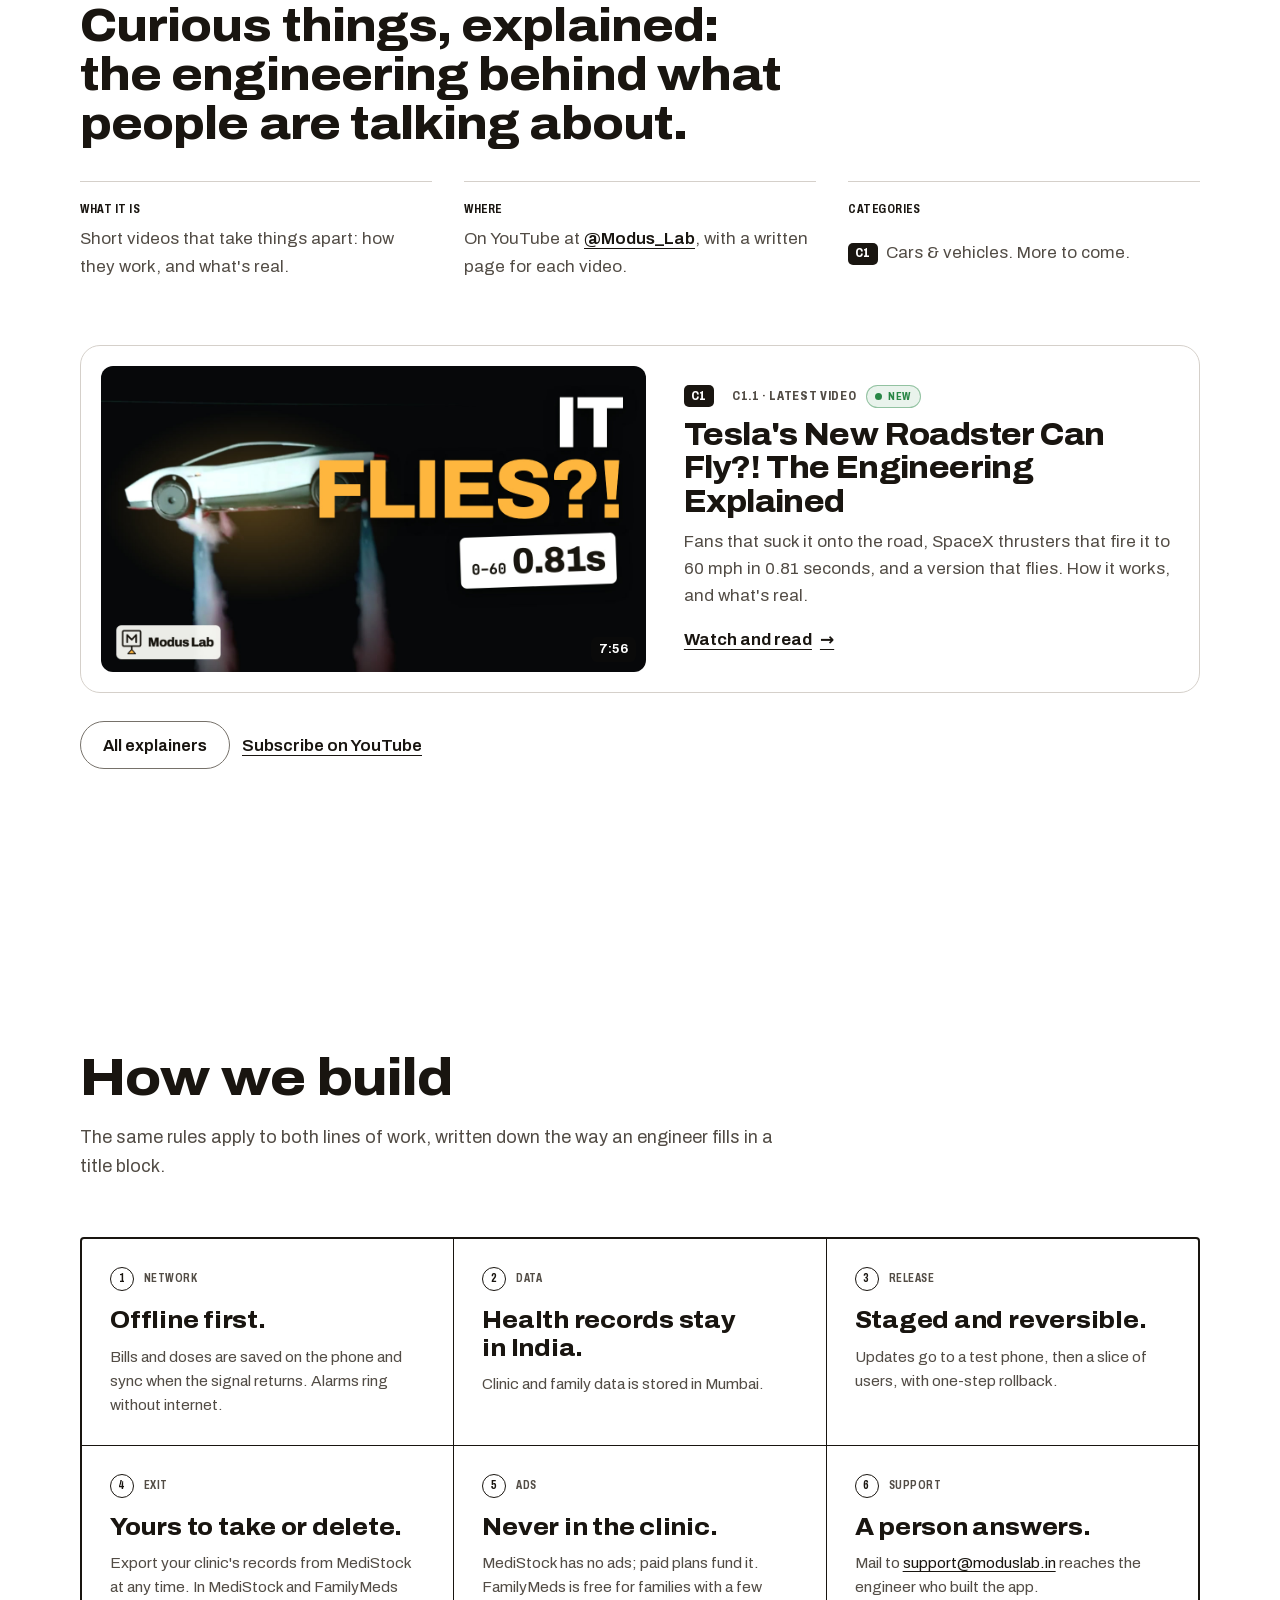
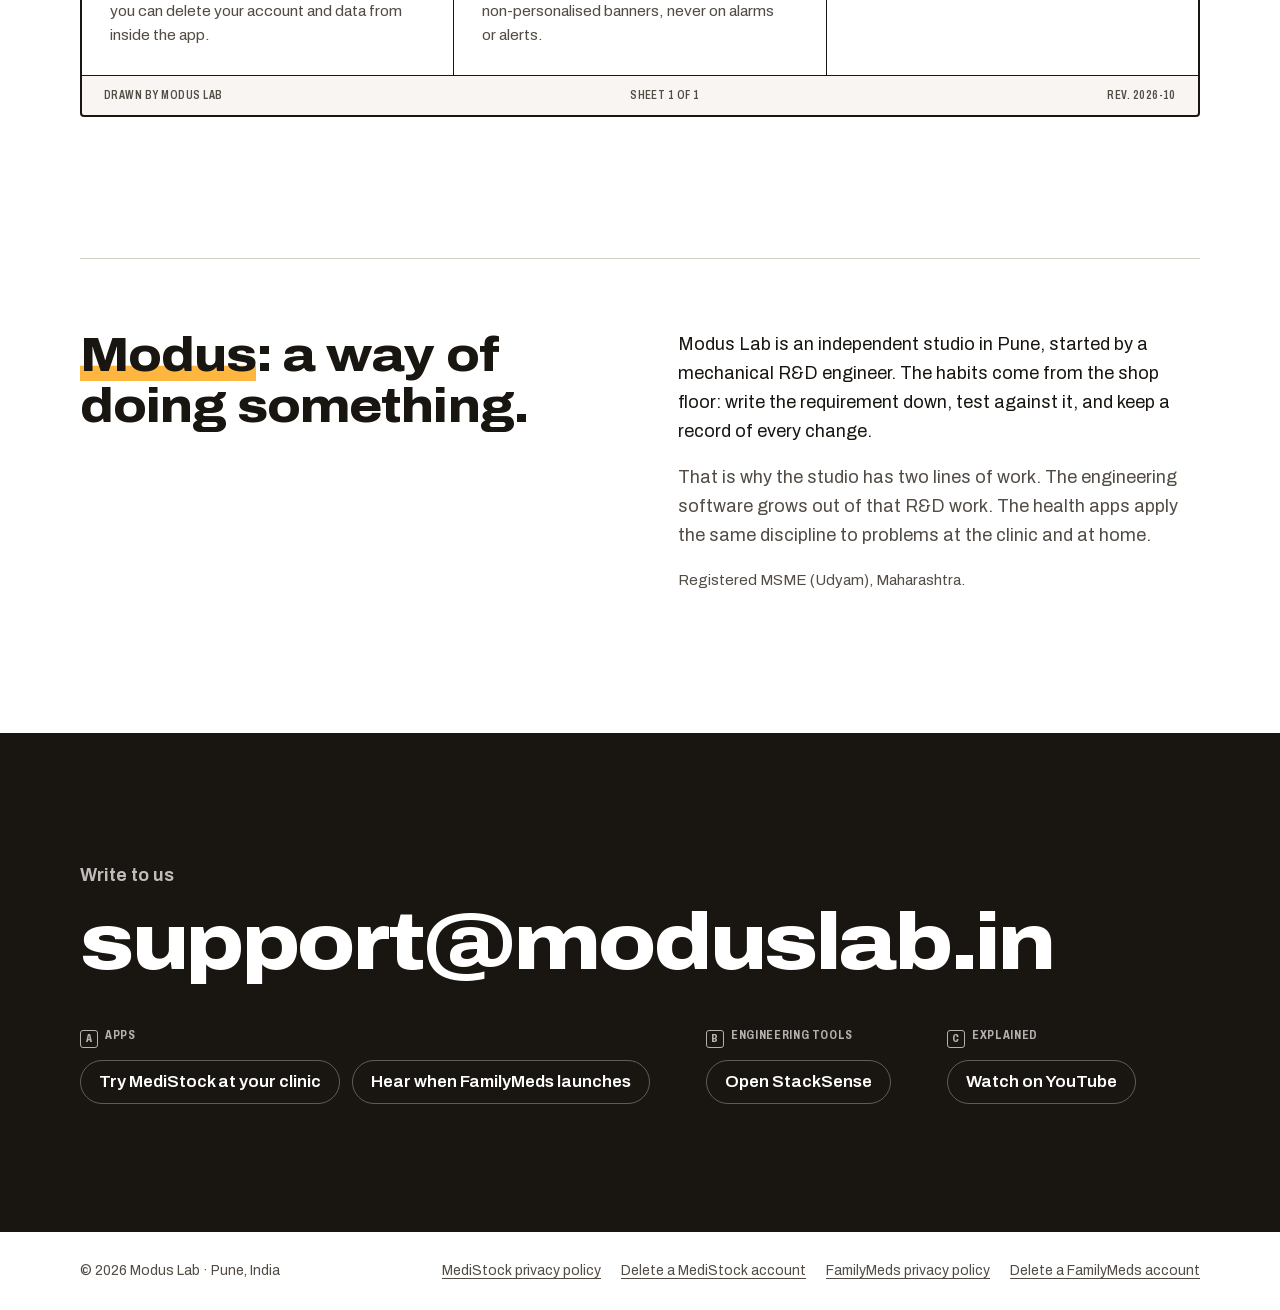
==== commit 600f3cec: "C · Explained: video pages for the Modus Lab YouTube channel - New /explained/ index and /explained/" ====
--- a/index.html
+++ b/index.html
@@ -25,7 +25,7 @@
 <link rel="apple-touch-icon" href="assets/img/apple-touch-icon.png">
 
 <link rel="preload" href="assets/fonts/archivo-latin.woff2" as="font" type="font/woff2" crossorigin>
-<link rel="stylesheet" href="assets/styles.css?v=20">
+<link rel="stylesheet" href="assets/styles.css?v=21">
 
 <script>
   // Apply a saved theme before first paint so the page never flashes the wrong one.
@@ -33,6 +33,13 @@
     var t = localStorage.getItem('ml-theme');
     if (t === 'light' || t === 'dark') document.documentElement.dataset.theme = t;
   } catch (e) {}
+
+  // C · Explained: before the latest video's release time, its card says "today at 7:15 PM".
+  // Removed automatically at release, so no second deploy is needed.
+  (function () {
+    var left = Date.parse('2026-10-20T19:15:00+05:30') - Date.now(), r = document.documentElement;
+    if (left > 0) { r.classList.add('pre-release'); if (left < 864e5) setTimeout(function () { r.classList.remove('pre-release'); }, left); }
+  })();
 
   // Intro: the studio mark draws itself once per visit, then flies into the header.
   // Skipped without JavaScript, with reduced motion, and on any tap, key or scroll.
@@ -86,7 +93,7 @@
   "url": "https://moduslab.in/",
   "logo": "https://moduslab.in/assets/img/icon-512.png",
   "description": "Udyam-registered product studio in Pune, India, making MediStock Clinic, FamilyMeds and StackSense.",
-  "sameAs": ["https://github.com/moduslabtech"],
+  "sameAs": ["https://github.com/moduslabtech", "https://www.youtube.com/@Modus_Lab"],
   "email": "support@moduslab.in",
   "address": { "@type": "PostalAddress", "addressLocality": "Pune", "addressRegion": "Maharashtra", "addressCountry": "IN" },
   "makesOffer": [
@@ -171,6 +178,7 @@
       <a href="#products">What we make</a>
       <a href="#apps"><span class="navtag">A</span>Apps</a>
       <a href="#engineering"><span class="navtag">B</span>Engineering tools</a>
+      <a href="/explained/"><span class="navtag">C</span>Explained</a>
       <a href="#about">About</a>
     </nav>
     <div class="masthead__actions">
@@ -630,6 +638,44 @@
     </article>
   </section>
 
+  <!-- ===================== C · EXPLAINED ===================== -->
+  <section id="explained" class="vertical vertical--c" aria-labelledby="exp-title">
+    <div class="wrap vhead vhead--c">
+      <div class="vhead__copy">
+        <p class="vhead__tag"><span class="datum datum--sm" aria-hidden="true"><span class="datum__box">C</span><span class="datum__tri"></span></span>C · Explained</p>
+        <h2 id="exp-title" class="vhead__title">Curious things, explained: the engineering behind what people are talking about.</h2>
+        <dl class="defs">
+          <div><dt>What it is</dt><dd>Short videos that take things apart: how they work, and what's real.</dd></div>
+          <div><dt>Where</dt><dd>On YouTube at <a class="textlink" href="https://www.youtube.com/@Modus_Lab">@Modus_Lab</a>, with a written page for each video.</dd></div>
+          <div><dt>Categories</dt><dd><span class="catcode">C1</span>Cars &amp; vehicles. More to come.</dd></div>
+        </dl>
+      </div>
+    </div>
+
+    <div class="wrap">
+      <ul class="xlist">
+        <li>
+          <a class="xcard" href="/explained/tesla-roadster-2028/">
+            <span class="xcard__thumb">
+              <img src="assets/img/explained/tesla-roadster-2028.jpg" width="1280" height="720" loading="lazy" decoding="async" alt="">
+              <span class="xcard__dur">7:56</span>
+            </span>
+            <span>
+              <span class="xcard__no"><span class="catcode">C1</span>C1.1 · Latest video<em class="badge badge--live live-only">New</em><em class="badge badge--beta pre-only">Today · 7:15 PM IST</em></span>
+              <span class="xcard__title" role="heading" aria-level="3">Tesla's New Roadster Can Fly?! The Engineering Explained</span>
+              <span class="xcard__desc">Fans that suck it onto the road, SpaceX thrusters that fire it to 60 mph in 0.81 seconds, and a version that flies. How it works, and what's real.</span>
+              <span class="xcard__go"><span class="live-only">Watch and read</span><span class="pre-only">Read now · video at 7:15 PM</span> <span aria-hidden="true">→</span></span>
+            </span>
+          </a>
+        </li>
+      </ul>
+      <div class="xmore">
+        <a class="btn btn--ghost" href="/explained/">All explainers</a>
+        <a class="textlink" href="https://www.youtube.com/@Modus_Lab?sub_confirmation=1">Subscribe on YouTube</a>
+      </div>
+    </div>
+  </section>
+
   <!-- PRINCIPLES as a drawing title block -->
   <section id="principles" class="principles" aria-labelledby="principles-title">
     <div class="wrap">
@@ -704,6 +750,12 @@
             <li><a href="/stacksense/">Open StackSense</a></li>
           </ul>
         </div>
+        <div>
+          <p class="contact__k"><span class="navtag">C</span>Explained</p>
+          <ul class="contact__links">
+            <li><a href="https://www.youtube.com/@Modus_Lab">Watch on YouTube</a></li>
+          </ul>
+        </div>
       </div>
     </div>
   </section>
@@ -721,6 +773,6 @@
   </div>
 </footer>
 
-<script src="assets/main.js?v=17" defer></script>
+<script src="assets/main.js?v=18" defer></script>
 </body>
 </html>
--- a/assets/styles.css
+++ b/assets/styles.css
@@ -882,7 +882,7 @@
 }
 .contact__mail:hover, .contact__mail:focus-visible { background-size: 100% 0.14em; }
 .contact__mail:focus-visible { outline-color: var(--amber); }
-.contact__cols { margin-top: 40px; display: grid; grid-template-columns: repeat(2, minmax(0, max-content)); gap: 24px 56px; }
+.contact__cols { margin-top: 40px; display: grid; grid-template-columns: repeat(3, minmax(0, max-content)); gap: 24px 56px; }
 .contact__k { font-size: .8125rem; font-weight: 700; text-transform: uppercase; letter-spacing: .05em; font-variation-settings: "wdth" 70; color: color-mix(in oklab, var(--bg) 70%, var(--ink)); }
 .contact__links { list-style: none; padding: 0; margin: 12px 0 0; display: flex; flex-wrap: wrap; gap: 12px; }
 @media (max-width: 700px) { .contact__cols { grid-template-columns: 1fr; } }
@@ -1150,3 +1150,135 @@
 @keyframes intro-swipe { from { transform: scaleX(0); } }
 @keyframes intro-tag { from { opacity: 0; transform: translateY(.6em); letter-spacing: .4em; } }
 @keyframes intro-failsafe { to { opacity: 0; visibility: hidden; } }
+
+/* ===================== C · EXPLAINED =====================
+   Videos from the Modus Lab YouTube channel, each with a written page.
+   Reuses the datum, badge, catcode and title-block patterns. */
+
+/* Homepage section */
+.vertical--c { padding-block: var(--space-section); border-top: 1px solid var(--line); }
+.vhead--c { grid-template-columns: 1fr; margin-bottom: clamp(32px, 4vw, 56px); }
+.vhead--c .defs { grid-template-columns: repeat(3, minmax(0, 1fr)); gap: 0 32px; }
+.vhead--c .defs > div { grid-template-columns: 1fr; gap: 6px; }
+@media (max-width: 760px) { .vhead--c .defs { grid-template-columns: 1fr; } }
+
+/* Video entry card (homepage + index) */
+.xlist { list-style: none; margin: 0; padding: 0; display: grid; gap: 20px; }
+.xcard {
+  display: grid; grid-template-columns: minmax(0, 1.1fr) minmax(0, 1fr); gap: clamp(20px, 3vw, 40px); align-items: center;
+  padding: clamp(14px, 1.6vw, 20px); border: 1px solid var(--line); border-radius: 20px; background: var(--bg);
+  text-decoration: none; transition: border-color .25s, transform .4s var(--ease-out), box-shadow .4s var(--ease-out);
+}
+.xcard:hover { border-color: var(--amber-deep); transform: translateY(-3px); box-shadow: var(--shadow); }
+.xcard > span:last-child { display: flex; flex-direction: column; align-items: flex-start; }
+.xcard__thumb { display: block; position: relative; border-radius: 12px; overflow: hidden; aspect-ratio: 16 / 9; background: var(--bezel); }
+.xcard__thumb img { width: 100%; height: 100%; object-fit: cover; }
+.xcard__dur {
+  position: absolute; right: 10px; bottom: 10px; padding: 2px 8px; border-radius: 6px;
+  background: oklch(0.15 0 0 / .85); color: #fff; font-size: .8125rem; font-weight: 700; font-variant-numeric: tabular-nums;
+}
+.xcard__no { display: flex; align-items: center; gap: 10px; flex-wrap: wrap; font-size: .8125rem; font-weight: 750; letter-spacing: .05em; font-variation-settings: "wdth" 72; color: var(--ink-2); text-transform: uppercase; }
+.xcard__title { display: block; margin-top: 10px; font-weight: 800; font-variation-settings: "wdth" 110; font-size: clamp(1.375rem, 1.1rem + 1vw, 2rem); line-height: 1.1; letter-spacing: -0.02em; }
+.xcard__desc { display: block; margin-top: 10px; color: var(--ink-2); }
+.xcard__go { margin-top: 16px; display: inline-flex; gap: 8px; font-weight: 650; text-decoration: underline; text-underline-offset: 4px; text-decoration-thickness: 1px; }
+.xcard:hover .xcard__go { text-decoration-color: var(--amber-deep); text-decoration-thickness: 2px; }
+@media (max-width: 760px) { .xcard { grid-template-columns: 1fr; } }
+
+.xmore { margin-top: 28px; display: flex; flex-wrap: wrap; gap: 12px; align-items: center; }
+
+/* Video page */
+.xpage { padding-block: clamp(28px, 4vw, 56px) var(--space-section); }
+.crumbs { display: flex; flex-wrap: wrap; gap: 8px; list-style: none; margin: 0; padding: 0; font-size: .8125rem; font-weight: 650; text-transform: uppercase; letter-spacing: .05em; font-variation-settings: "wdth" 72; color: var(--ink-2); }
+.crumbs li + li::before { content: "/"; margin-right: 8px; color: var(--line-strong); }
+.crumbs a { text-decoration: none; }
+.crumbs a:hover { color: var(--ink); text-decoration: underline; text-underline-offset: 3px; }
+.xpage__head { margin-top: 20px; max-width: 52rem; }
+.xpage__title { margin-top: 14px; font-weight: 820; font-variation-settings: "wdth" 112; font-size: clamp(2rem, 1.3rem + 3vw, 3.75rem); line-height: 1.02; letter-spacing: -0.03em; }
+.xpage__lede { margin-top: 18px; font-size: 1.1875rem; color: var(--ink-2); max-width: 44em; }
+.xpage__body { display: grid; grid-template-columns: minmax(0, 1fr) minmax(260px, 340px); gap: clamp(32px, 5vw, 72px); align-items: start; margin-top: clamp(36px, 5vw, 64px); }
+@media (max-width: 900px) { .xpage__body { grid-template-columns: 1fr; } }
+.xsection { margin-top: clamp(48px, 6vw, 80px); }
+.xsection__title { font-weight: 800; font-variation-settings: "wdth" 110; font-size: clamp(1.5rem, 1.2rem + 1.2vw, 2.125rem); line-height: 1.1; letter-spacing: -0.02em; }
+.prose { margin-top: 16px; color: var(--ink-2); max-width: 42em; }
+.prose p + p { margin-top: 14px; }
+.prose b { color: var(--ink); }
+
+/* Click-to-load YouTube player: no request to YouTube until someone presses play */
+.player { position: relative; aspect-ratio: 16 / 9; border-radius: 18px; overflow: hidden; background: oklch(0.12 0 0); box-shadow: var(--shadow); }
+.player > a, .player > button { position: absolute; inset: 0; display: block; width: 100%; height: 100%; padding: 0; border: 0; background: none; cursor: pointer; }
+.player img { width: 100%; height: 100%; object-fit: cover; transition: transform .6s var(--ease-out), filter .3s; }
+.player > a:hover img, .player > button:hover img { transform: scale(1.02); filter: brightness(.9); }
+.player__btn {
+  position: absolute; left: 50%; top: 50%; translate: -50% -50%;
+  display: inline-flex; align-items: center; gap: 12px; padding: 14px 22px 14px 16px; border-radius: 999px;
+  background: var(--amber); color: var(--on-amber); font-weight: 750; font-size: 1rem; box-shadow: 0 10px 30px oklch(0 0 0 / .35);
+  transition: transform .3s var(--ease-out);
+}
+.player > a:hover .player__btn, .player > button:hover .player__btn { transform: scale(1.05); }
+.player__btn::before { content: ""; width: 0; height: 0; border-block: 9px solid transparent; border-left: 15px solid currentColor; margin-left: 4px; }
+.player iframe { position: absolute; inset: 0; width: 100%; height: 100%; border: 0; }
+.player__note { margin-top: 12px; font-size: .8125rem; color: var(--ink-2); }
+
+/* Key facts: a narrow title block */
+.facts { display: grid; gap: 1px; background: var(--line); border: 1px solid var(--line); border-radius: 16px; overflow: hidden; }
+.facts .tb { padding: 16px 18px; gap: 4px; }
+.facts .tb__v { margin-top: 2px; font-size: 1.25rem; }
+.facts .tb__d { font-size: .875rem; }
+.facts__caption { margin-top: 12px; }
+
+/* Chapters */
+.chapters { list-style: none; margin: 20px 0 0; padding: 0; display: grid; border-top: 1px solid var(--line); }
+.chapters a {
+  display: grid; grid-template-columns: 64px minmax(0, 1fr) auto; gap: 16px; align-items: baseline;
+  padding: 14px 4px; border-bottom: 1px solid var(--line); text-decoration: none; transition: background-color .2s, padding .3s var(--ease-out);
+}
+.chapters a:hover { background: var(--surface); padding-inline: 12px; }
+.chapters__t { font-weight: 750; font-variant-numeric: tabular-nums; color: var(--amber-deep); }
+.chapters__name { font-weight: 650; }
+.chapters__go { font-size: .8125rem; color: var(--ink-2); text-transform: uppercase; letter-spacing: .05em; font-variation-settings: "wdth" 72; }
+
+/* Sources, credits, transcript */
+.sources { margin: 16px 0 0; padding-left: 1.2em; color: var(--ink-2); display: grid; gap: 8px; }
+.sources a { color: var(--ink); text-underline-offset: 3px; text-decoration-thickness: 1px; }
+.sources a:hover { text-decoration-color: var(--amber-deep); }
+.transcript { margin-top: 16px; border: 1px solid var(--line); border-radius: 16px; background: var(--surface); }
+.transcript summary { cursor: pointer; padding: 16px 20px; font-weight: 700; list-style: none; display: flex; justify-content: space-between; gap: 12px; }
+.transcript summary::-webkit-details-marker { display: none; }
+.transcript summary::after { content: "+"; font-weight: 800; font-size: 1.25rem; line-height: 1; }
+.transcript[open] summary::after { content: "−"; }
+.transcript__body { padding: 0 20px 20px; color: var(--ink-2); max-width: 46em; }
+.transcript__body p + p { margin-top: 12px; }
+.transcript__body h3 { margin-top: 22px; font-size: .8125rem; font-weight: 750; text-transform: uppercase; letter-spacing: .05em; font-variation-settings: "wdth" 72; color: var(--ink); }
+
+.channel-cta {
+  margin-top: clamp(48px, 6vw, 80px); display: flex; flex-wrap: wrap; gap: 20px 32px; align-items: center; justify-content: space-between;
+  padding: clamp(22px, 3vw, 32px); border-radius: 20px; background: var(--ink); color: var(--bg);
+}
+.channel-cta__title { font-weight: 800; font-variation-settings: "wdth" 110; font-size: clamp(1.375rem, 1.1rem + 1vw, 1.875rem); line-height: 1.1; }
+.channel-cta__title mark { background: var(--amber); color: var(--on-amber); padding: 0 .12em; }
+.channel-cta p { margin-top: 6px; color: color-mix(in oklab, var(--bg) 75%, var(--ink)); }
+.channel-cta .btn { --b: var(--amber); color: var(--on-amber); }
+
+/* Index page */
+.xindex { padding-block: clamp(32px, 5vw, 72px) var(--space-section); }
+.xindex .vhead { margin-bottom: clamp(32px, 4vw, 56px); }
+
+/* Pre-release state: set by a tiny <head> script until the video's release
+   time (data in each page), then removed automatically. Default = live. */
+.pre-only { display: none; }
+.pre-release .live-only { display: none; }
+.pre-release .badge.pre-only { display: inline-flex; }
+.pre-release span.pre-only { display: inline; }
+.pre-release .chapters a { pointer-events: none; }
+.pre-release .chapters__go { visibility: hidden; }
+.pre-release .player__btn { display: none; }
+.player__soon {
+  position: absolute; inset: 0; z-index: 1; display: none; flex-direction: column; align-items: center; justify-content: center;
+  gap: 10px; padding: 24px; text-align: center; color: #fff;
+  background: linear-gradient(180deg, oklch(0.12 0 0 / .55), oklch(0.12 0 0 / .82));
+}
+.pre-release .player__soon { display: flex; }
+.player__soon-k { font-size: .8125rem; font-weight: 750; text-transform: uppercase; letter-spacing: .08em; font-variation-settings: "wdth" 72; color: var(--amber); }
+.player__soon-t { font-weight: 820; font-variation-settings: "wdth" 112; font-size: clamp(1.75rem, 1.2rem + 3vw, 3.25rem); line-height: 1; letter-spacing: -0.02em; }
+.player__soon .btn { --b: var(--amber); color: var(--on-amber); margin-top: 8px; }
+.player__soon-d { font-size: .875rem; color: oklch(0.9 0 0); }
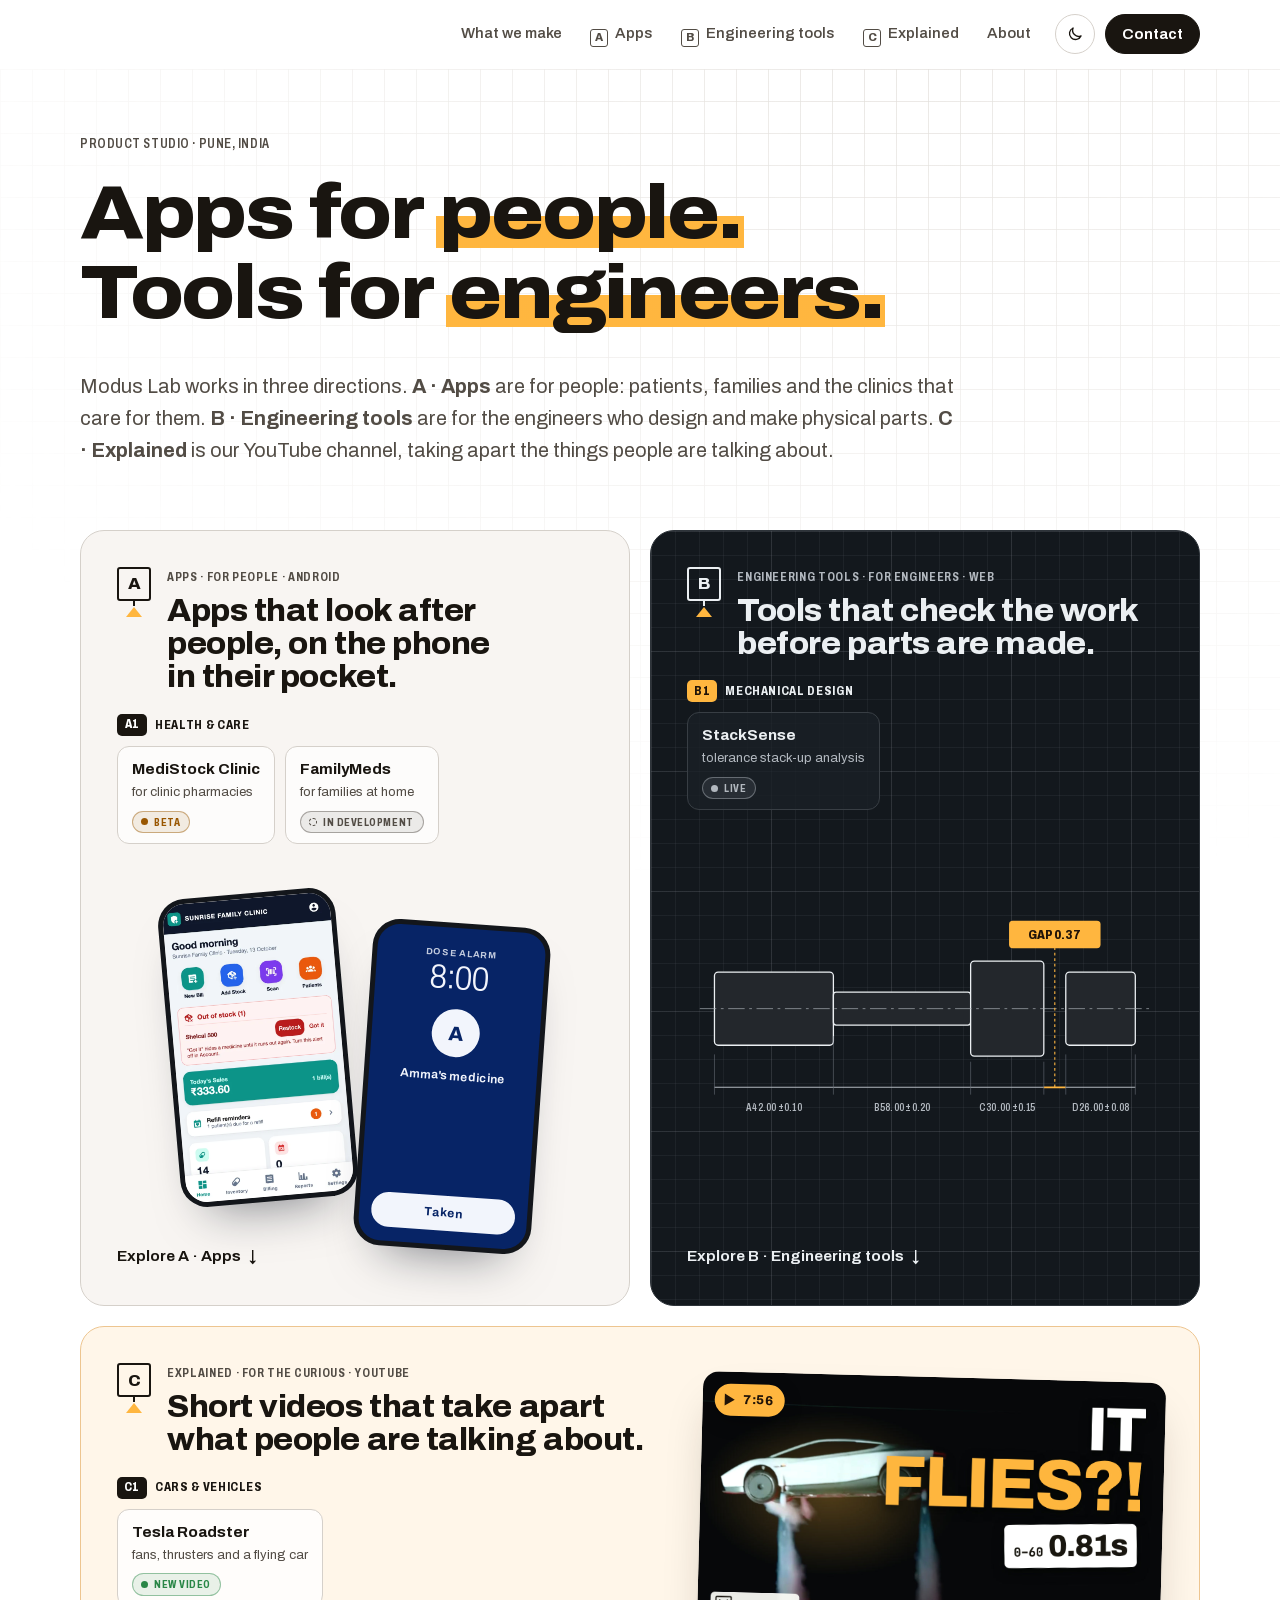
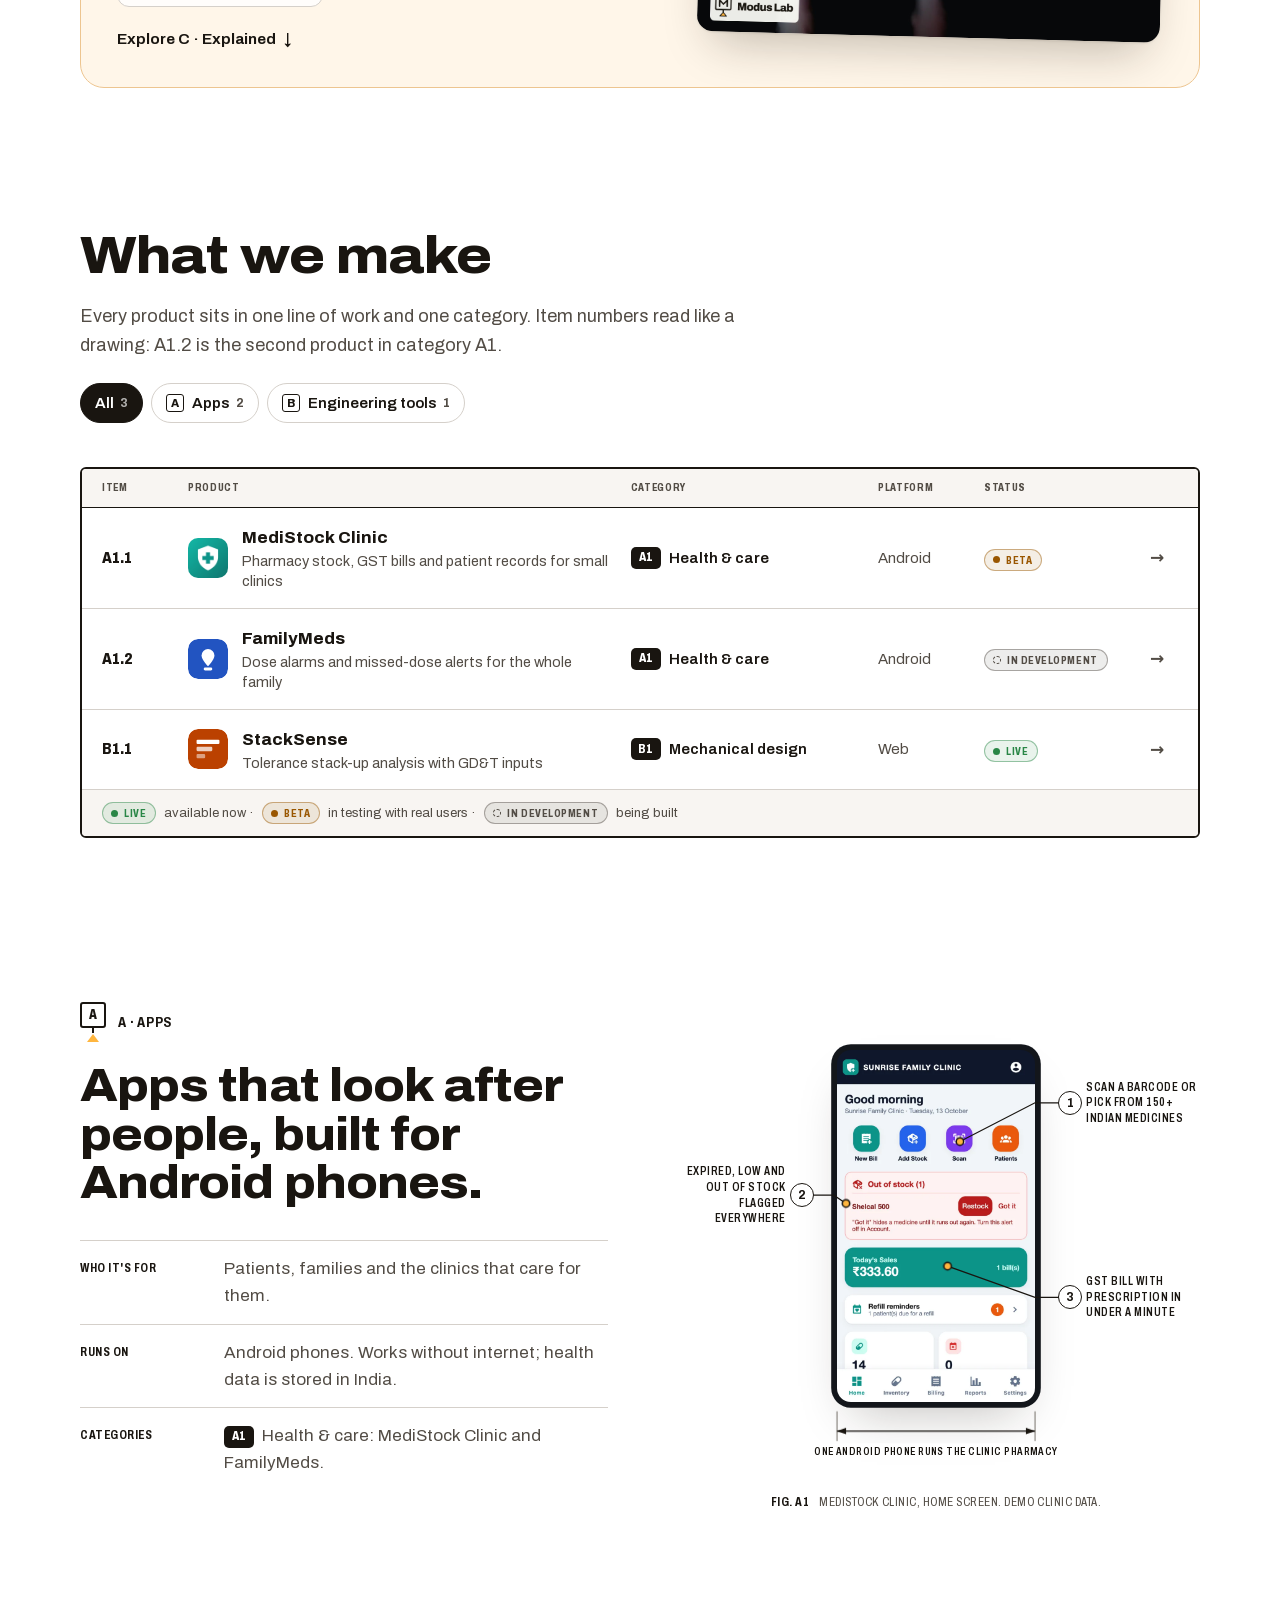
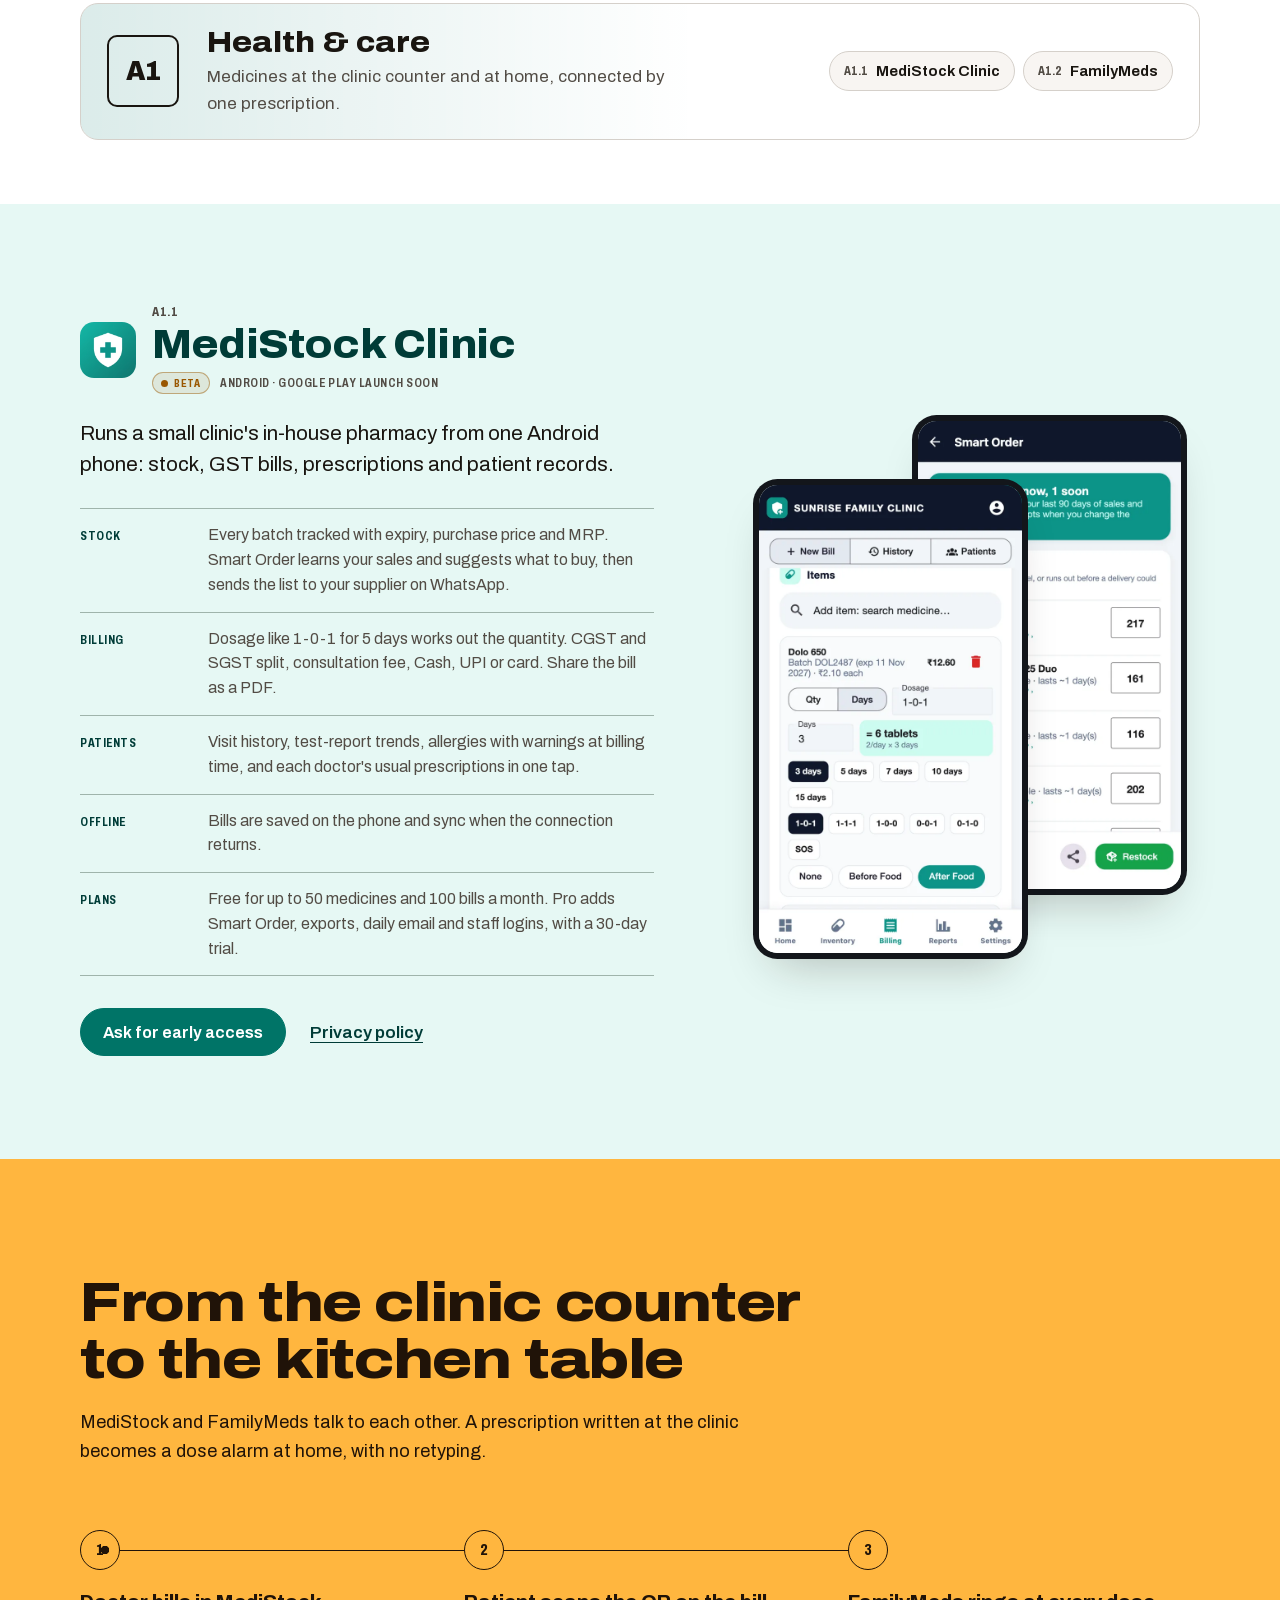
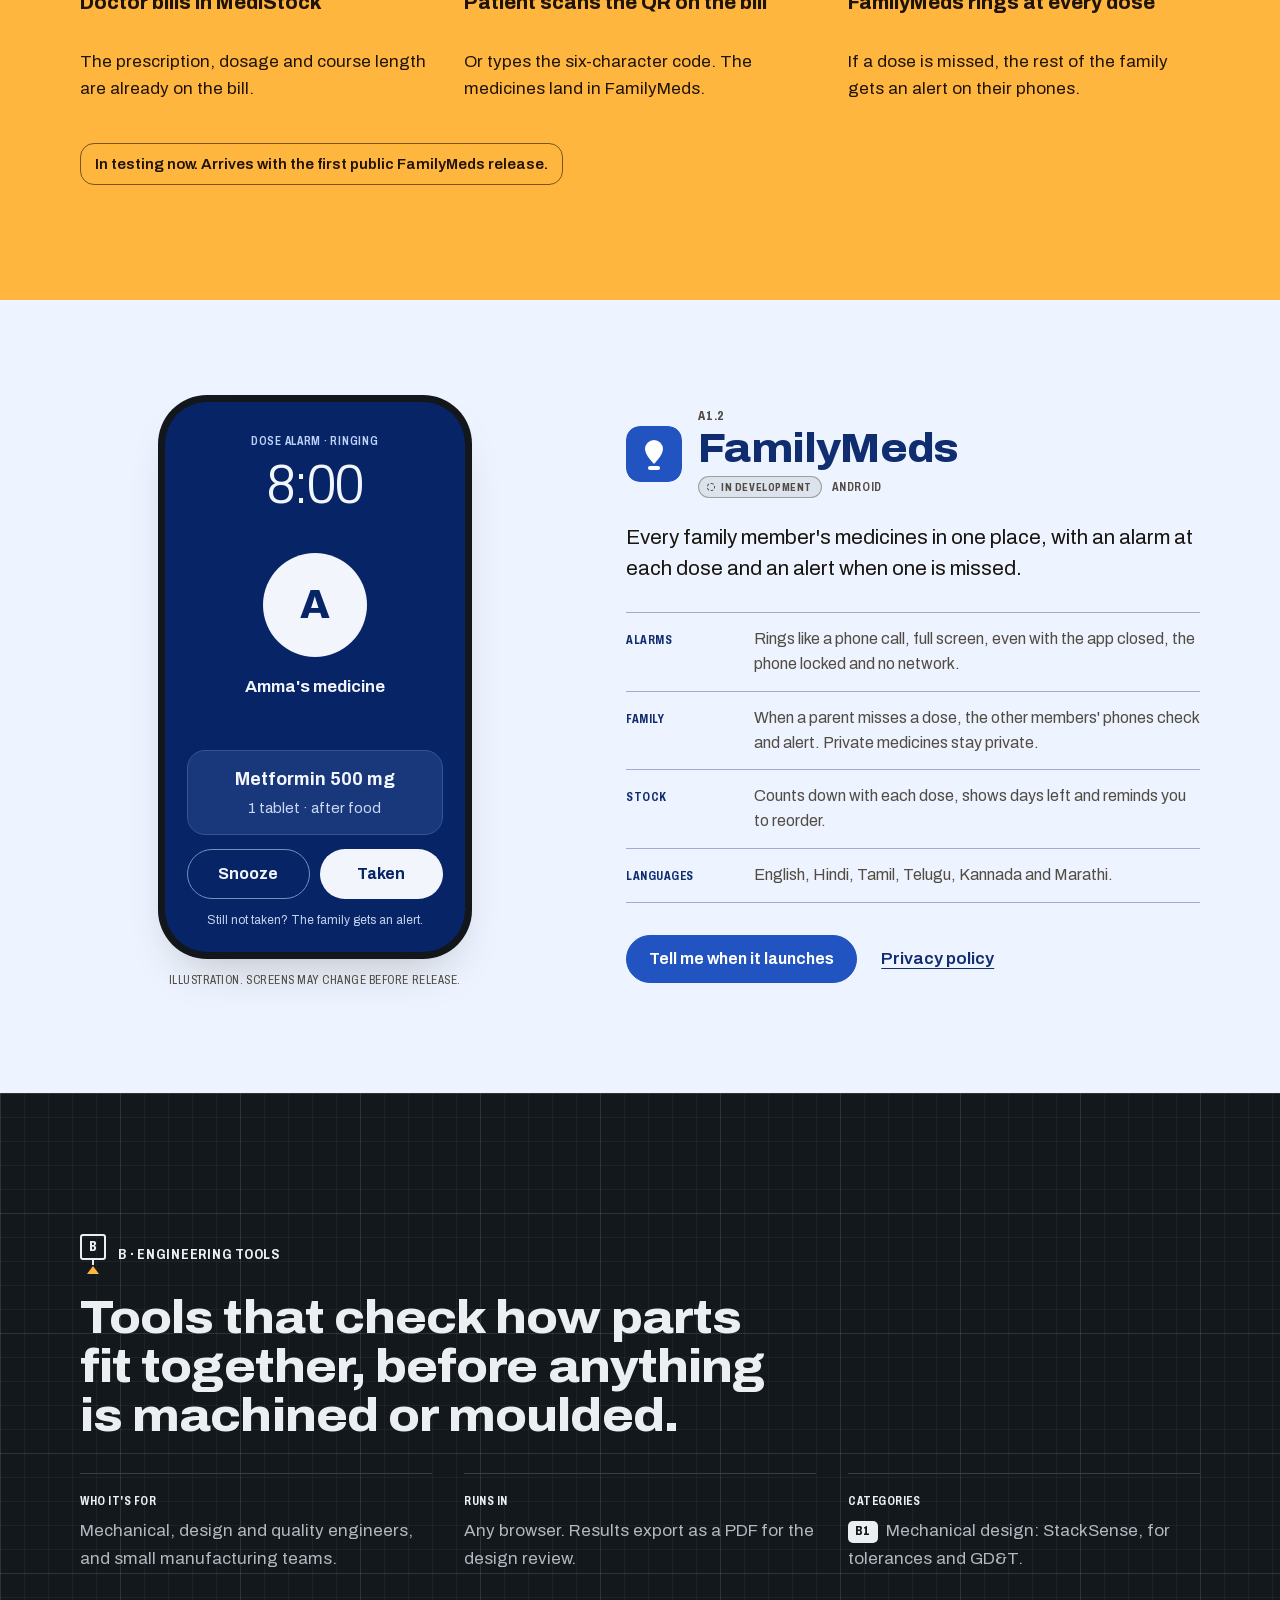
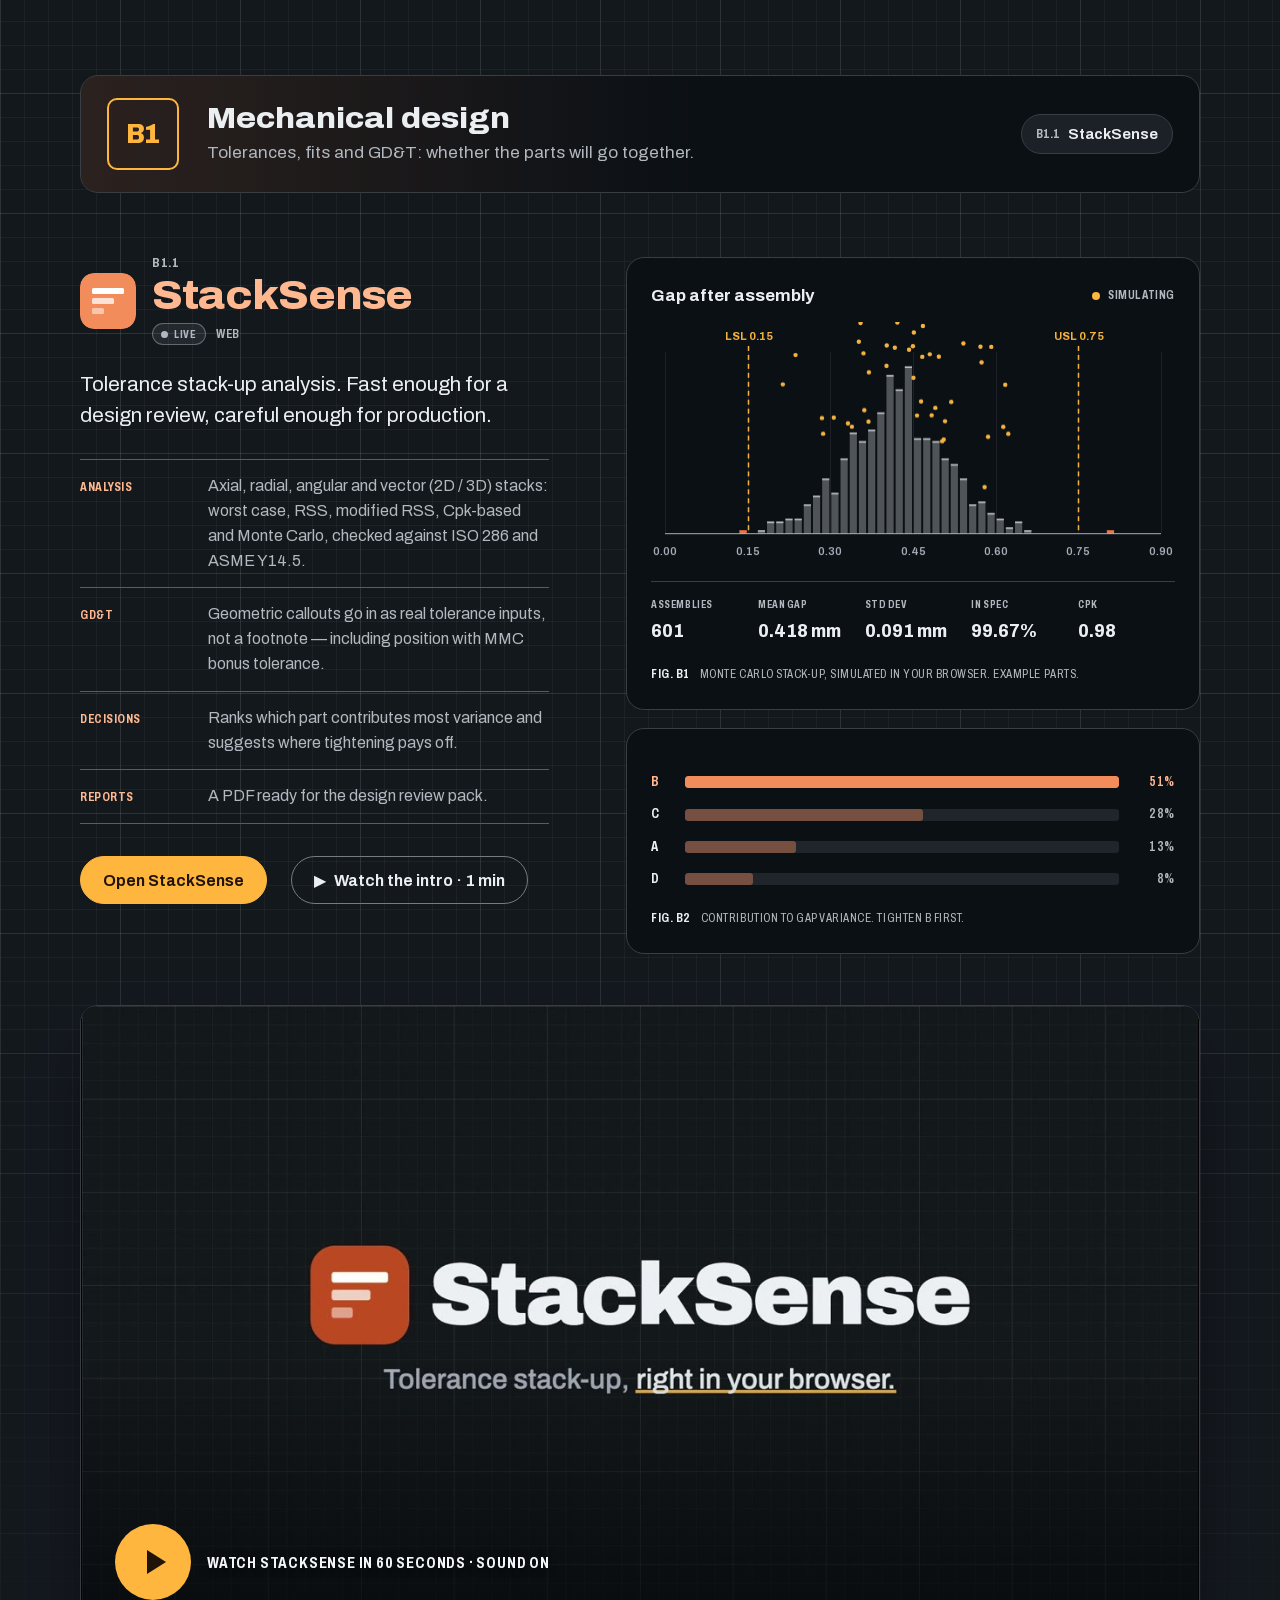
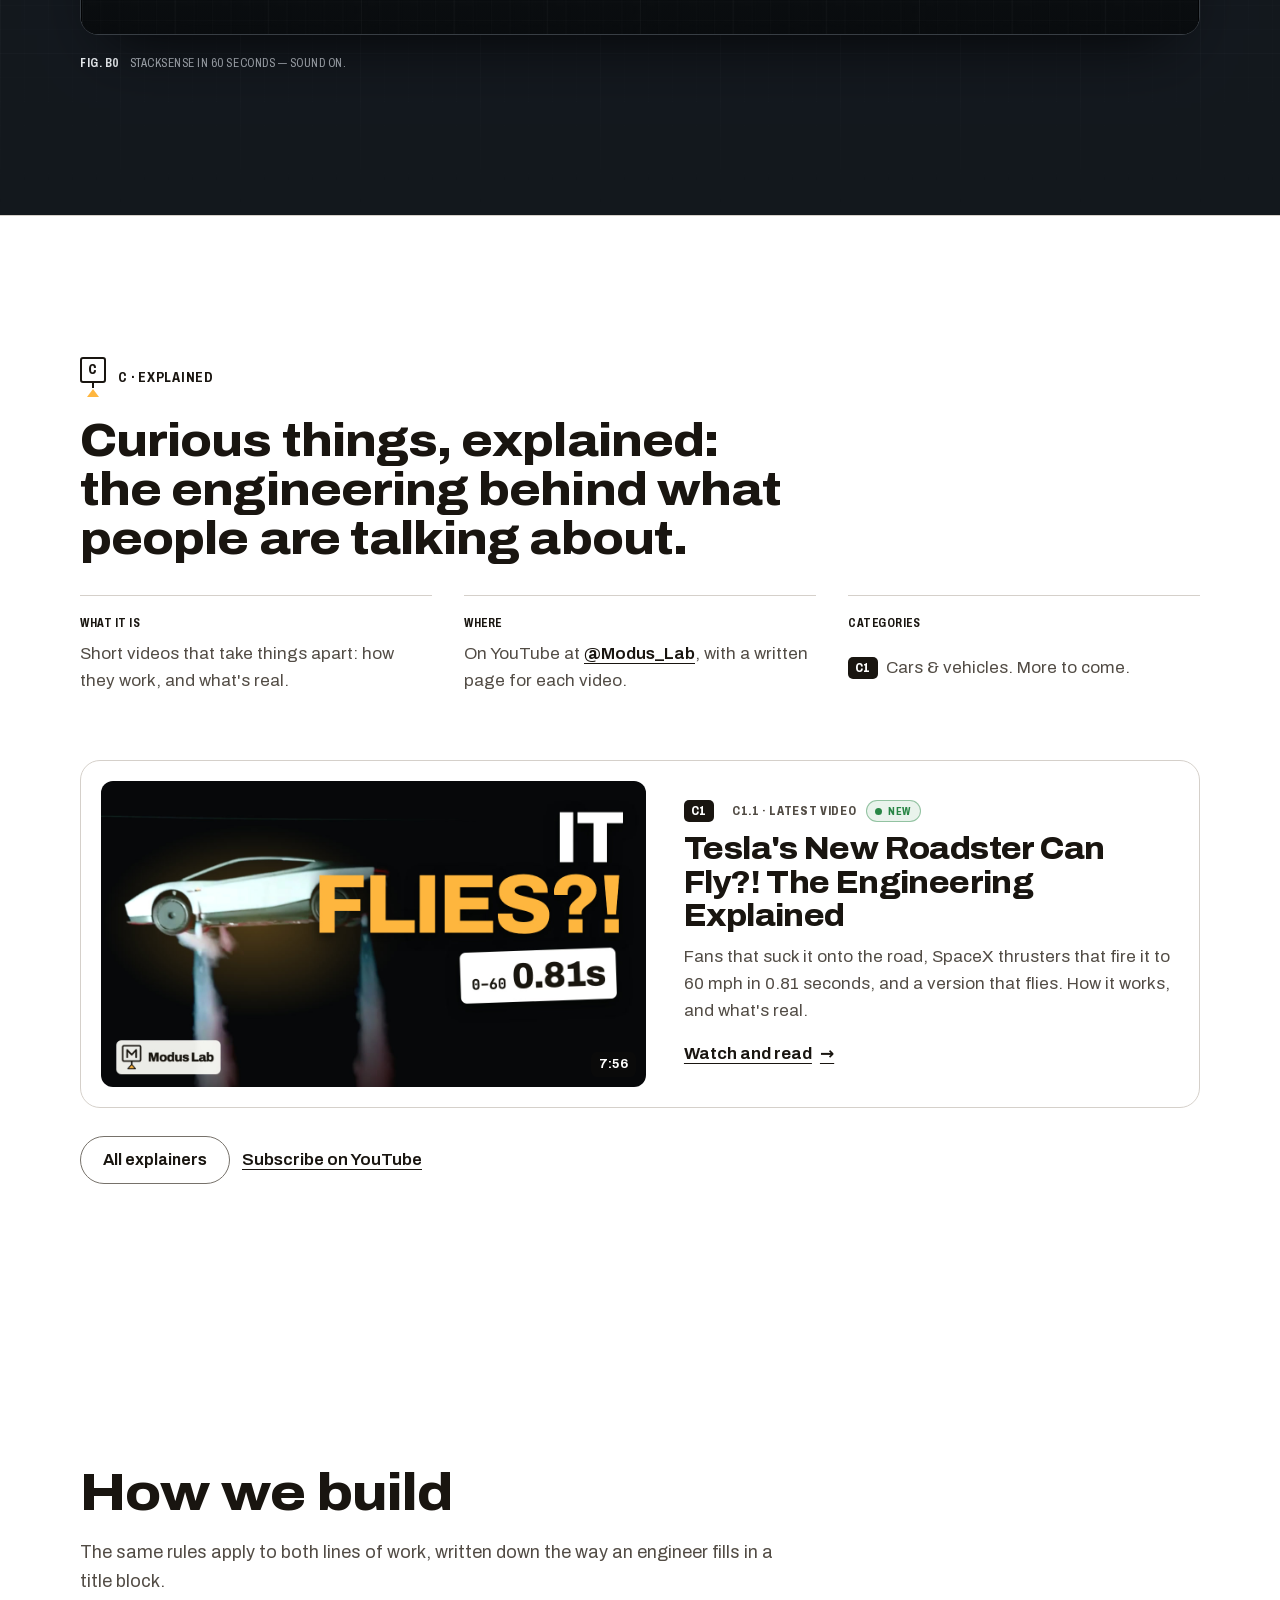
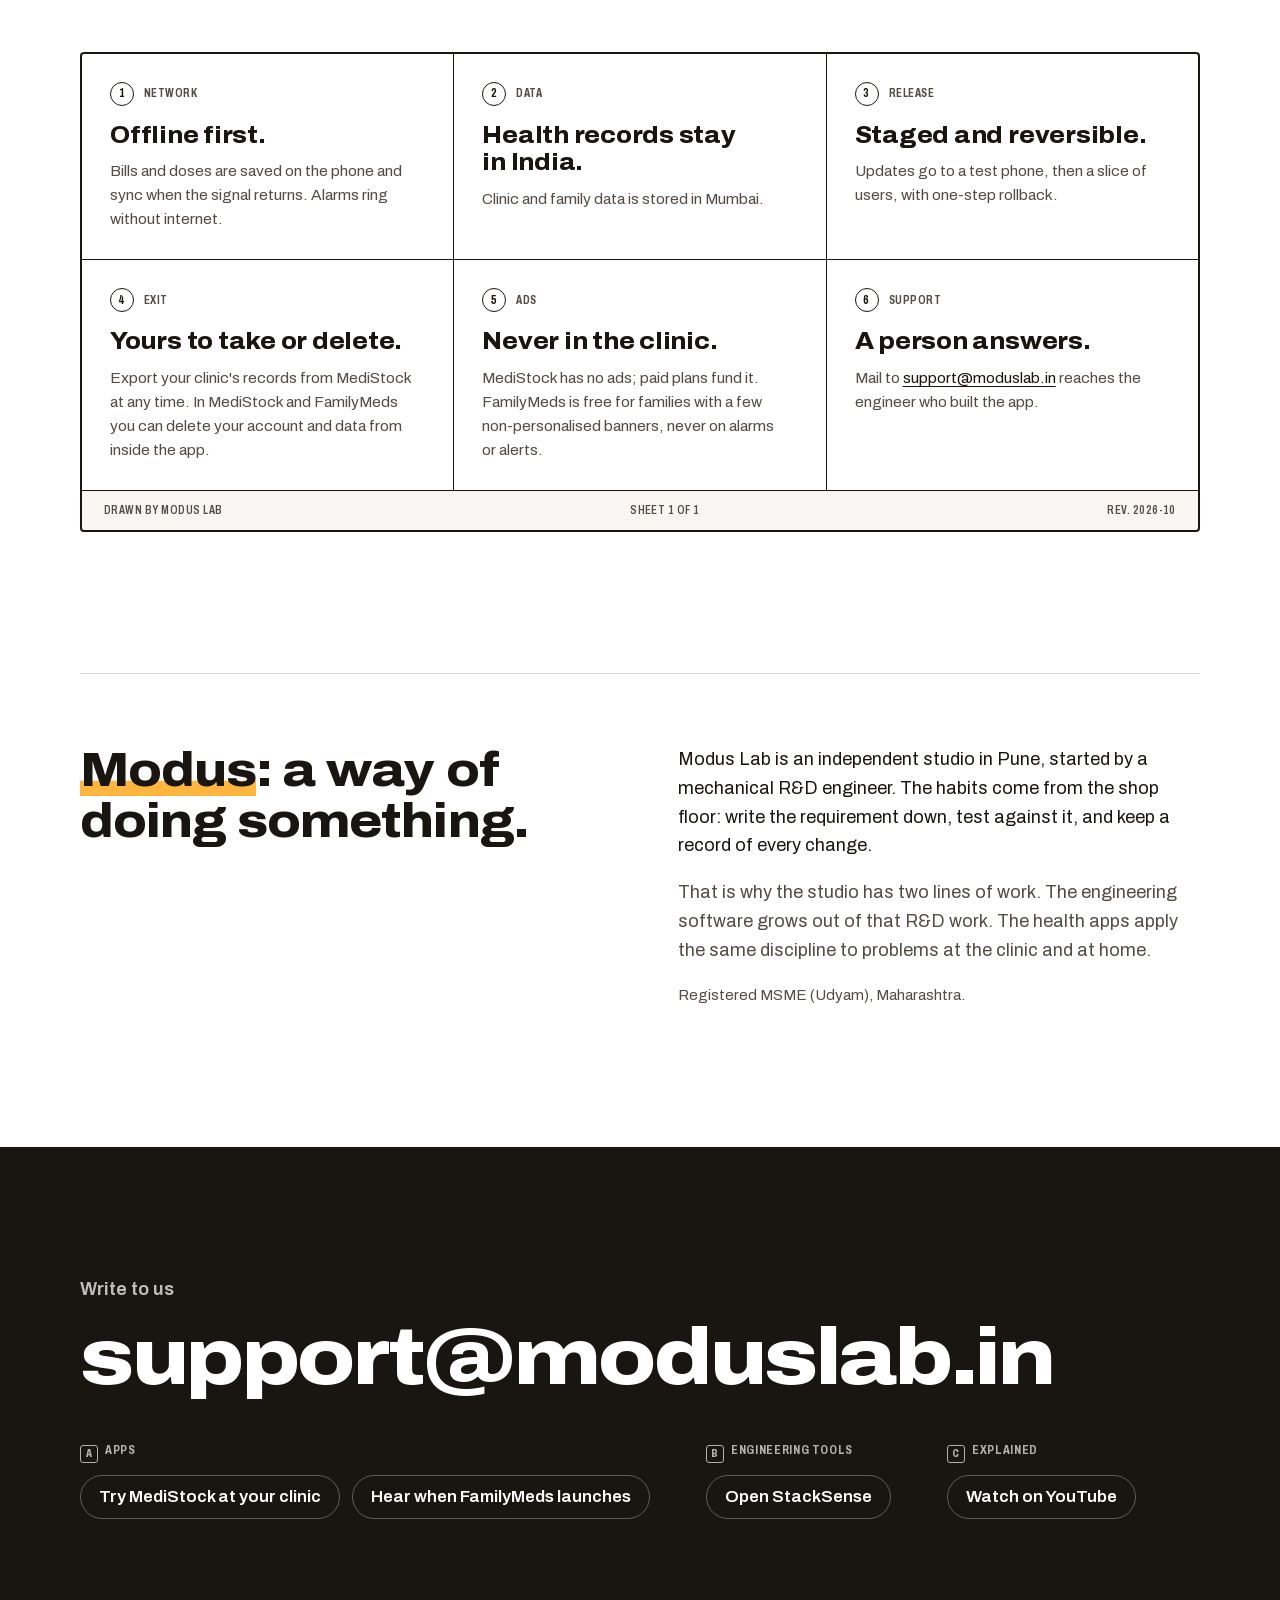
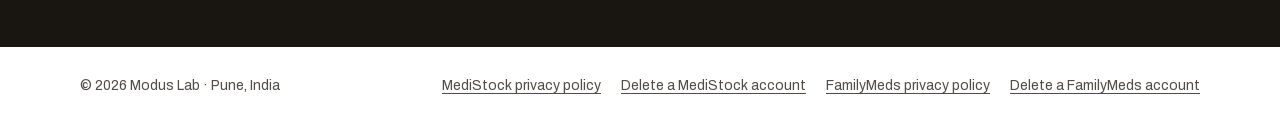
==== commit 1315579f: "Hero: C · Explained tile and three-direction intro - Full-width C · Explained tile under A and B in " ====
--- a/index.html
+++ b/index.html
@@ -4,7 +4,7 @@
 <meta charset="utf-8">
 <meta name="viewport" content="width=device-width, initial-scale=1, viewport-fit=cover">
 <title>Modus Lab · MediStock, FamilyMeds and StackSense</title>
-<meta name="description" content="Modus Lab is a product studio in Pune, India. MediStock Clinic runs clinic pharmacies, FamilyMeds reminds families about medicines, and StackSense does tolerance stack-up analysis for engineers.">
+<meta name="description" content="Modus Lab is a product studio in Pune, India. MediStock Clinic runs clinic pharmacies, FamilyMeds reminds families about medicines, and StackSense does tolerance stack-up analysis for engineers. Modus Lab also explains how things work on YouTube.">
 <link rel="canonical" href="https://moduslab.in/">
 <meta name="google-site-verification" content="fWO92rDeQAOXBRjDJWV4qVbH6dqAXjTQzgYBiVn5mZI">
 <meta name="theme-color" content="#ffffff" media="(prefers-color-scheme: light)">
@@ -25,7 +25,7 @@
 <link rel="apple-touch-icon" href="assets/img/apple-touch-icon.png">
 
 <link rel="preload" href="assets/fonts/archivo-latin.woff2" as="font" type="font/woff2" crossorigin>
-<link rel="stylesheet" href="assets/styles.css?v=21">
+<link rel="stylesheet" href="assets/styles.css?v=22">
 
 <script>
   // Apply a saved theme before first paint so the page never flashes the wrong one.
@@ -211,8 +211,9 @@
         <span class="line"><span>Tools for <mark class="hl hl--b">engineers.</mark></span></span>
       </h1>
       <p class="hero__lede">
-        Modus Lab builds in two directions. <b>A · Apps</b> are for people: patients, families and the clinics that care for them.
+        Modus Lab works in three directions. <b>A · Apps</b> are for people: patients, families and the clinics that care for them.
         <b>B · Engineering tools</b> are for the engineers who design and make physical parts.
+        <b>C · Explained</b> is our YouTube channel, taking apart the things people are talking about.
       </p>
 
       <div class="split">
@@ -297,6 +298,30 @@
             </svg>
           </div>
           <span class="vpanel__go">Explore B · Engineering tools <span aria-hidden="true">↓</span></span>
+        </a>
+
+        <!-- C -->
+        <a class="vpanel vpanel--c" href="#explained" aria-labelledby="vc-title">
+          <div class="vpanel__body">
+            <div class="vpanel__head">
+              <span class="datum" aria-hidden="true"><span class="datum__box">C</span><span class="datum__tri"></span></span>
+              <div>
+                <p class="vpanel__kind">Explained · for the curious · YouTube</p>
+                <h2 id="vc-title" class="vpanel__title">Short videos that take apart what people are talking about.</h2>
+              </div>
+            </div>
+            <div class="vpanel__cat">
+              <p class="catline"><span class="catcode">C1</span>Cars &amp; vehicles</p>
+              <ul class="vpanel__products">
+                <li><b>Tesla Roadster</b><span>fans, thrusters and a flying car</span><em class="badge badge--live live-only">New video</em><em class="badge badge--beta pre-only">Today · 7:15 PM IST</em></li>
+              </ul>
+            </div>
+            <span class="vpanel__go">Explore C · Explained <span aria-hidden="true">↓</span></span>
+          </div>
+          <div class="vpanel__art vpanel__art--c" aria-hidden="true">
+            <img src="assets/img/explained/tesla-roadster-2028.jpg" width="1280" height="720" alt="" loading="lazy" decoding="async">
+            <span class="vpanel__play"></span>
+          </div>
         </a>
       </div>
     </div>
--- a/assets/styles.css
+++ b/assets/styles.css
@@ -1282,3 +1282,27 @@
 .player__soon-t { font-weight: 820; font-variation-settings: "wdth" 112; font-size: clamp(1.75rem, 1.2rem + 3vw, 3.25rem); line-height: 1; letter-spacing: -0.02em; }
 .player__soon .btn { --b: var(--amber); color: var(--on-amber); margin-top: 8px; }
 .player__soon-d { font-size: .875rem; color: oklch(0.9 0 0); }
+
+/* Hero tile C · Explained: a full-width strip under A and B */
+.vpanel--c {
+  grid-column: 1 / -1; min-height: 0; grid-template-rows: none;
+  grid-template-columns: minmax(0, 1fr) minmax(0, .85fr); align-items: center; gap: clamp(20px, 3vw, 48px);
+  background: color-mix(in oklab, var(--amber) 13%, var(--bg));
+  border-color: color-mix(in oklab, var(--amber) 50%, var(--line));
+}
+.vpanel__body { display: grid; gap: 20px; align-content: start; }
+.vpanel--c .vpanel__products li { background: color-mix(in oklab, var(--bg) 80%, transparent); }
+.vpanel__art--c {
+  min-height: 0; aspect-ratio: 16 / 9; border-radius: 16px; overflow: hidden; box-shadow: var(--shadow);
+  rotate: 1.5deg; transition: rotate .6s var(--ease-out), transform .6s var(--ease-out);
+}
+.vpanel__art--c img { width: 100%; height: 100%; object-fit: cover; }
+.vpanel--c:hover .vpanel__art--c { rotate: 0deg; transform: scale(1.02); }
+.vpanel__play {
+  position: absolute; left: 12px; top: 12px; display: inline-flex; align-items: center; gap: 8px;
+  height: 32px; padding: 0 12px 0 10px; border-radius: 999px; background: var(--amber); color: var(--on-amber);
+  font-size: .8125rem; font-weight: 750; font-variant-numeric: tabular-nums; box-shadow: 0 6px 18px oklch(0 0 0 / .3);
+}
+.vpanel__play::before { content: ""; border-block: 6px solid transparent; border-left: 10px solid currentColor; }
+.vpanel__play::after { content: "7:56"; }
+@media (max-width: 900px) { .vpanel--c { grid-template-columns: 1fr; } }
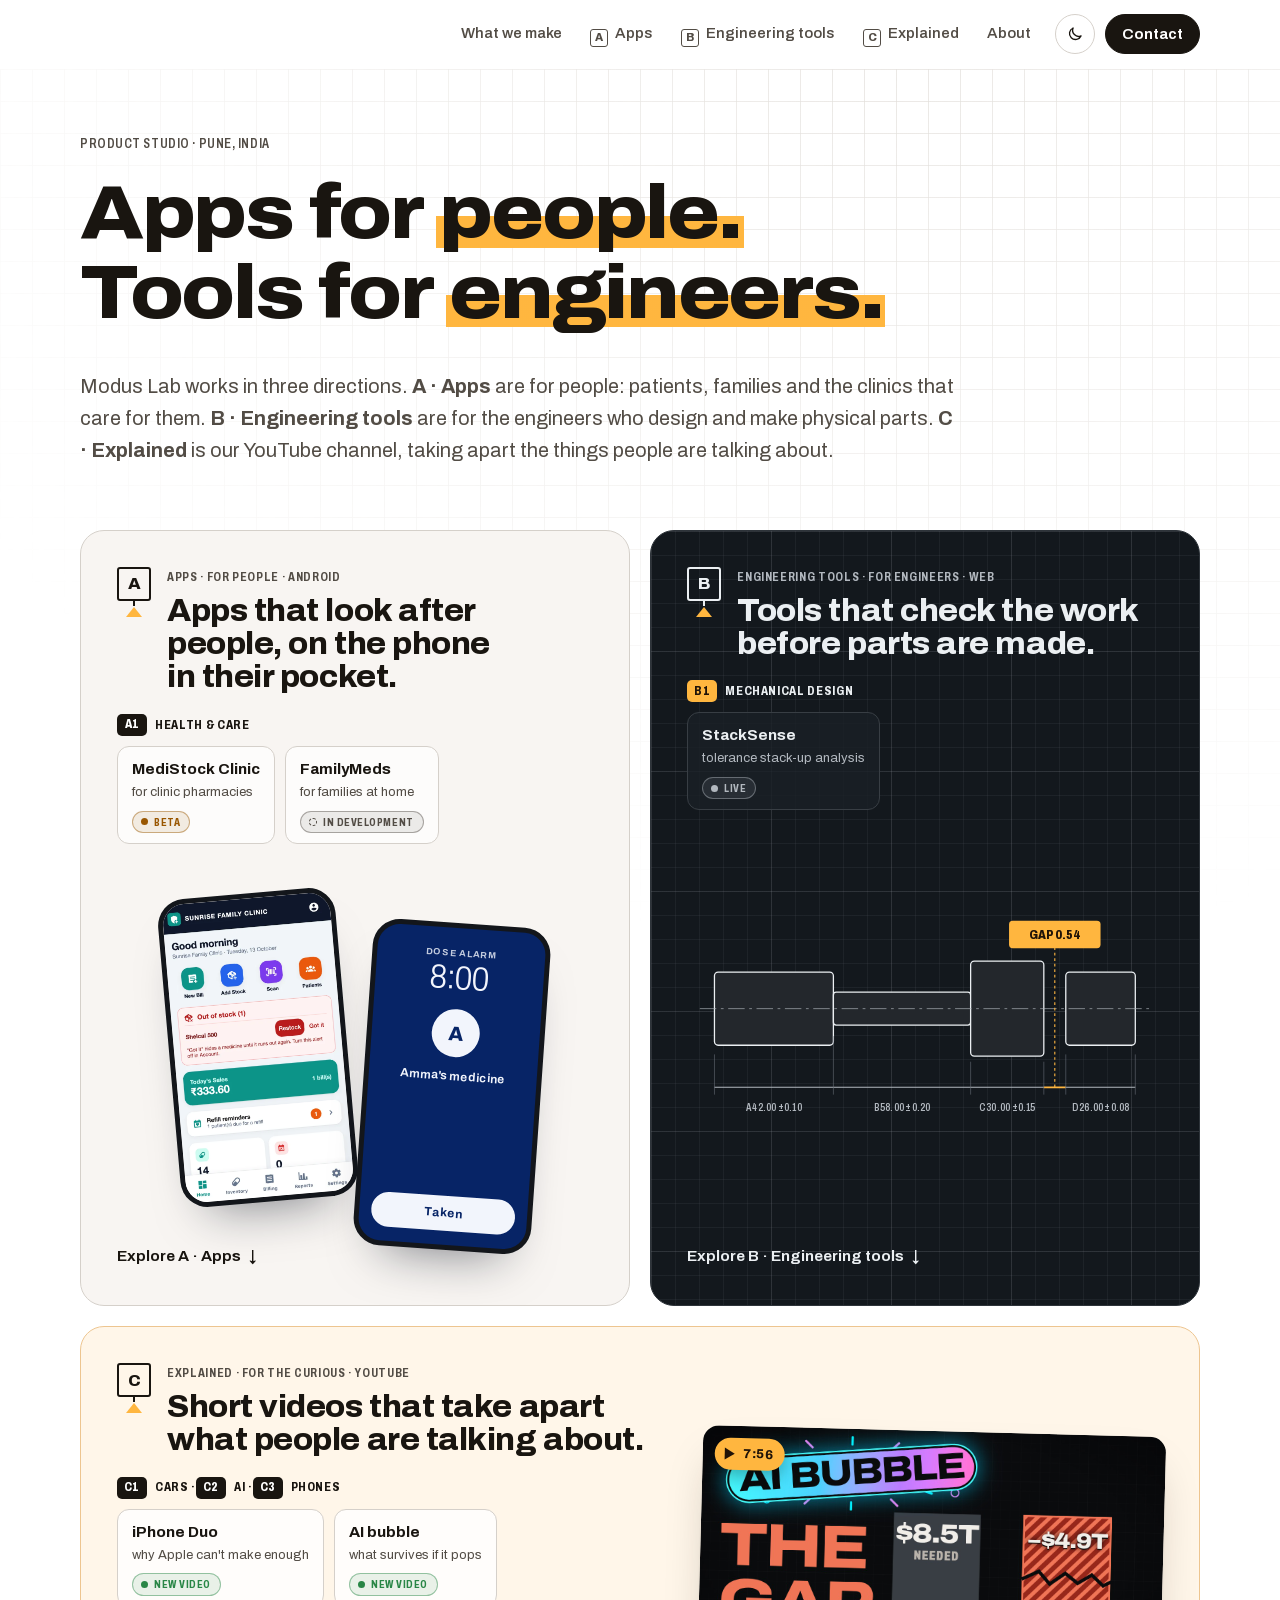
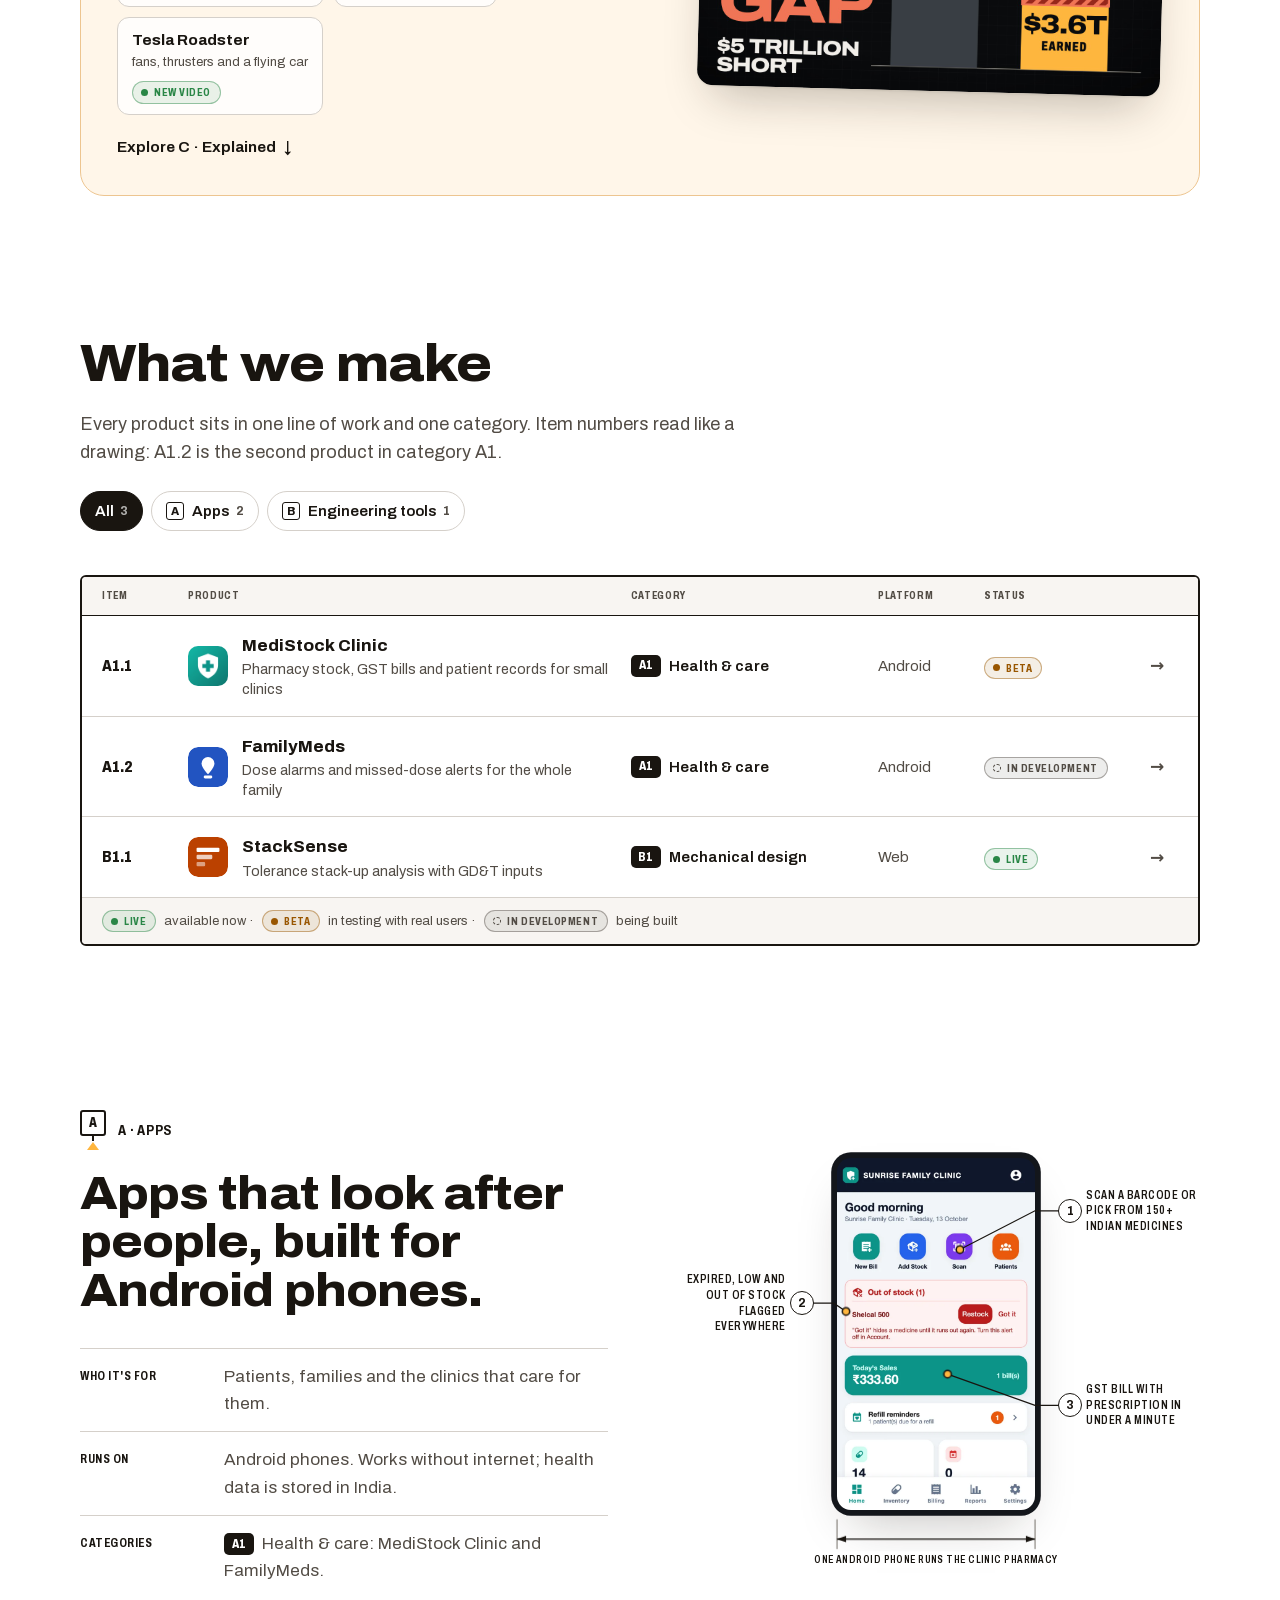
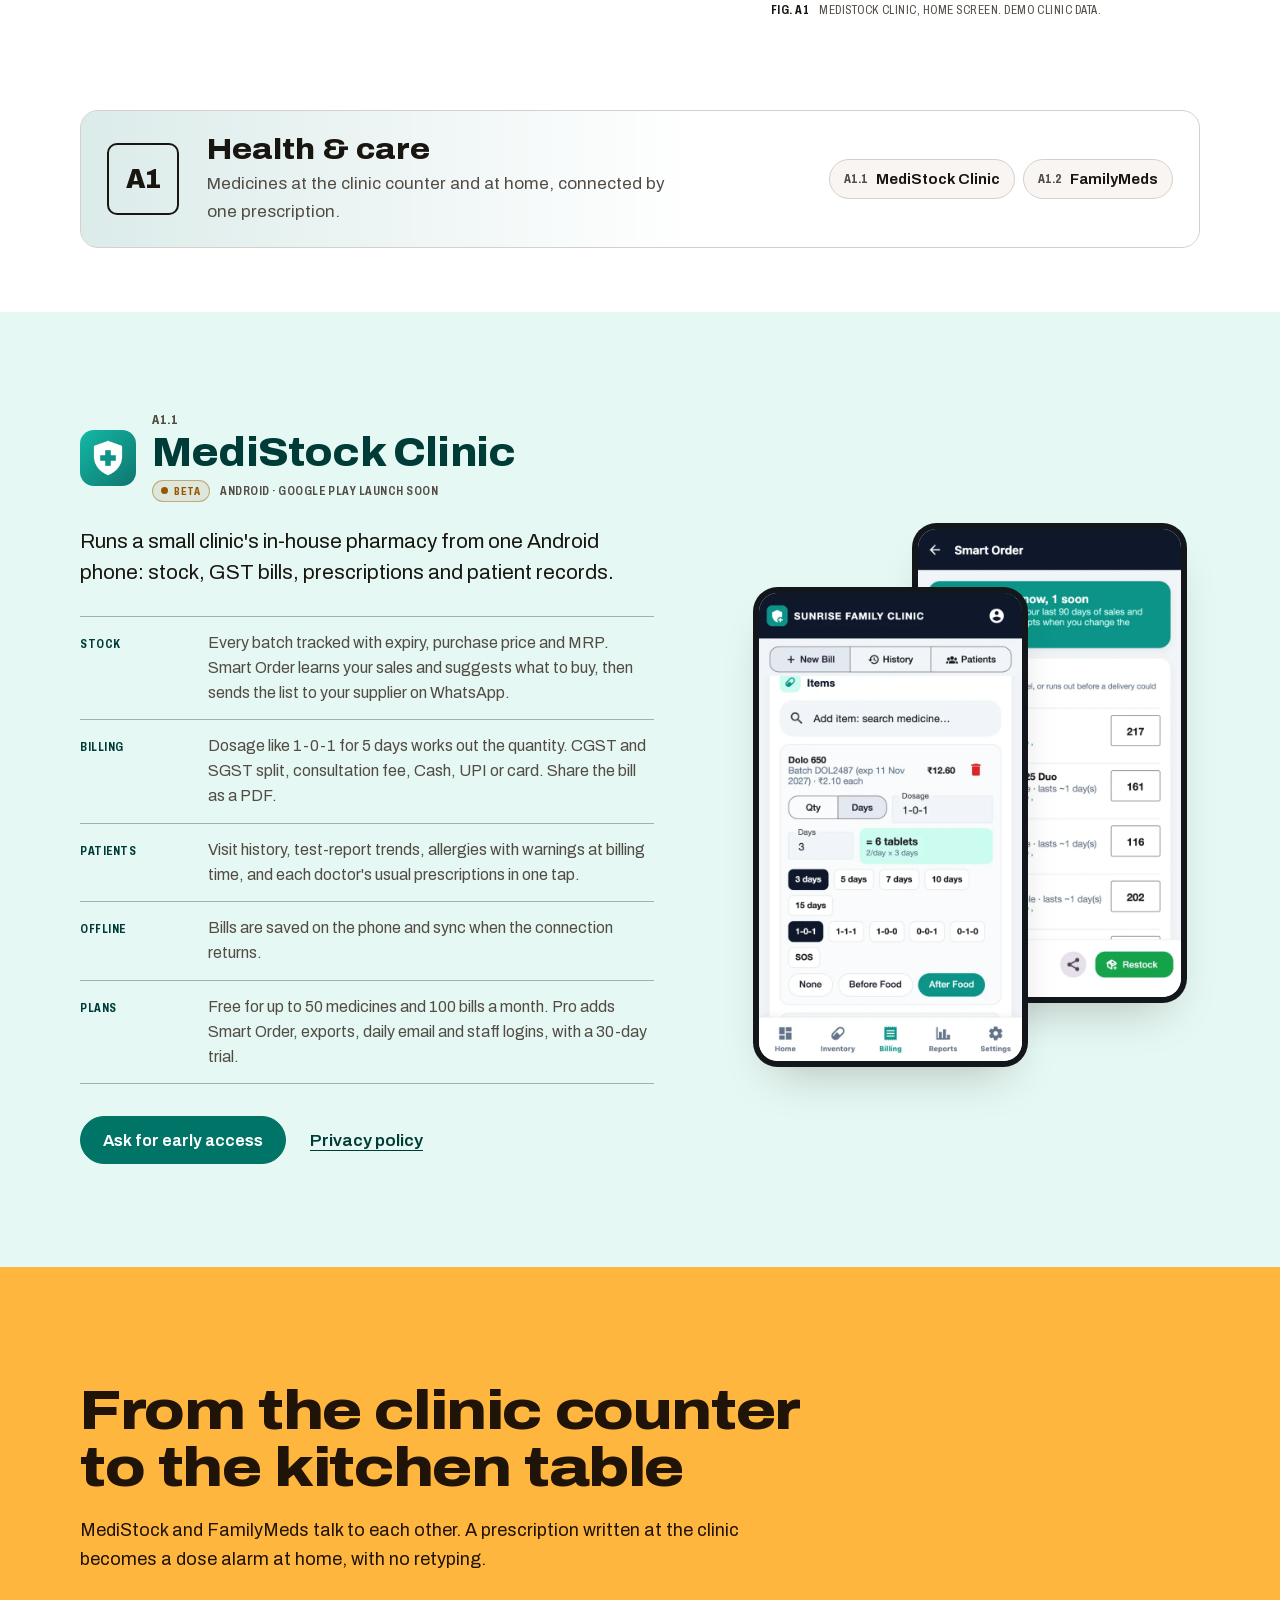
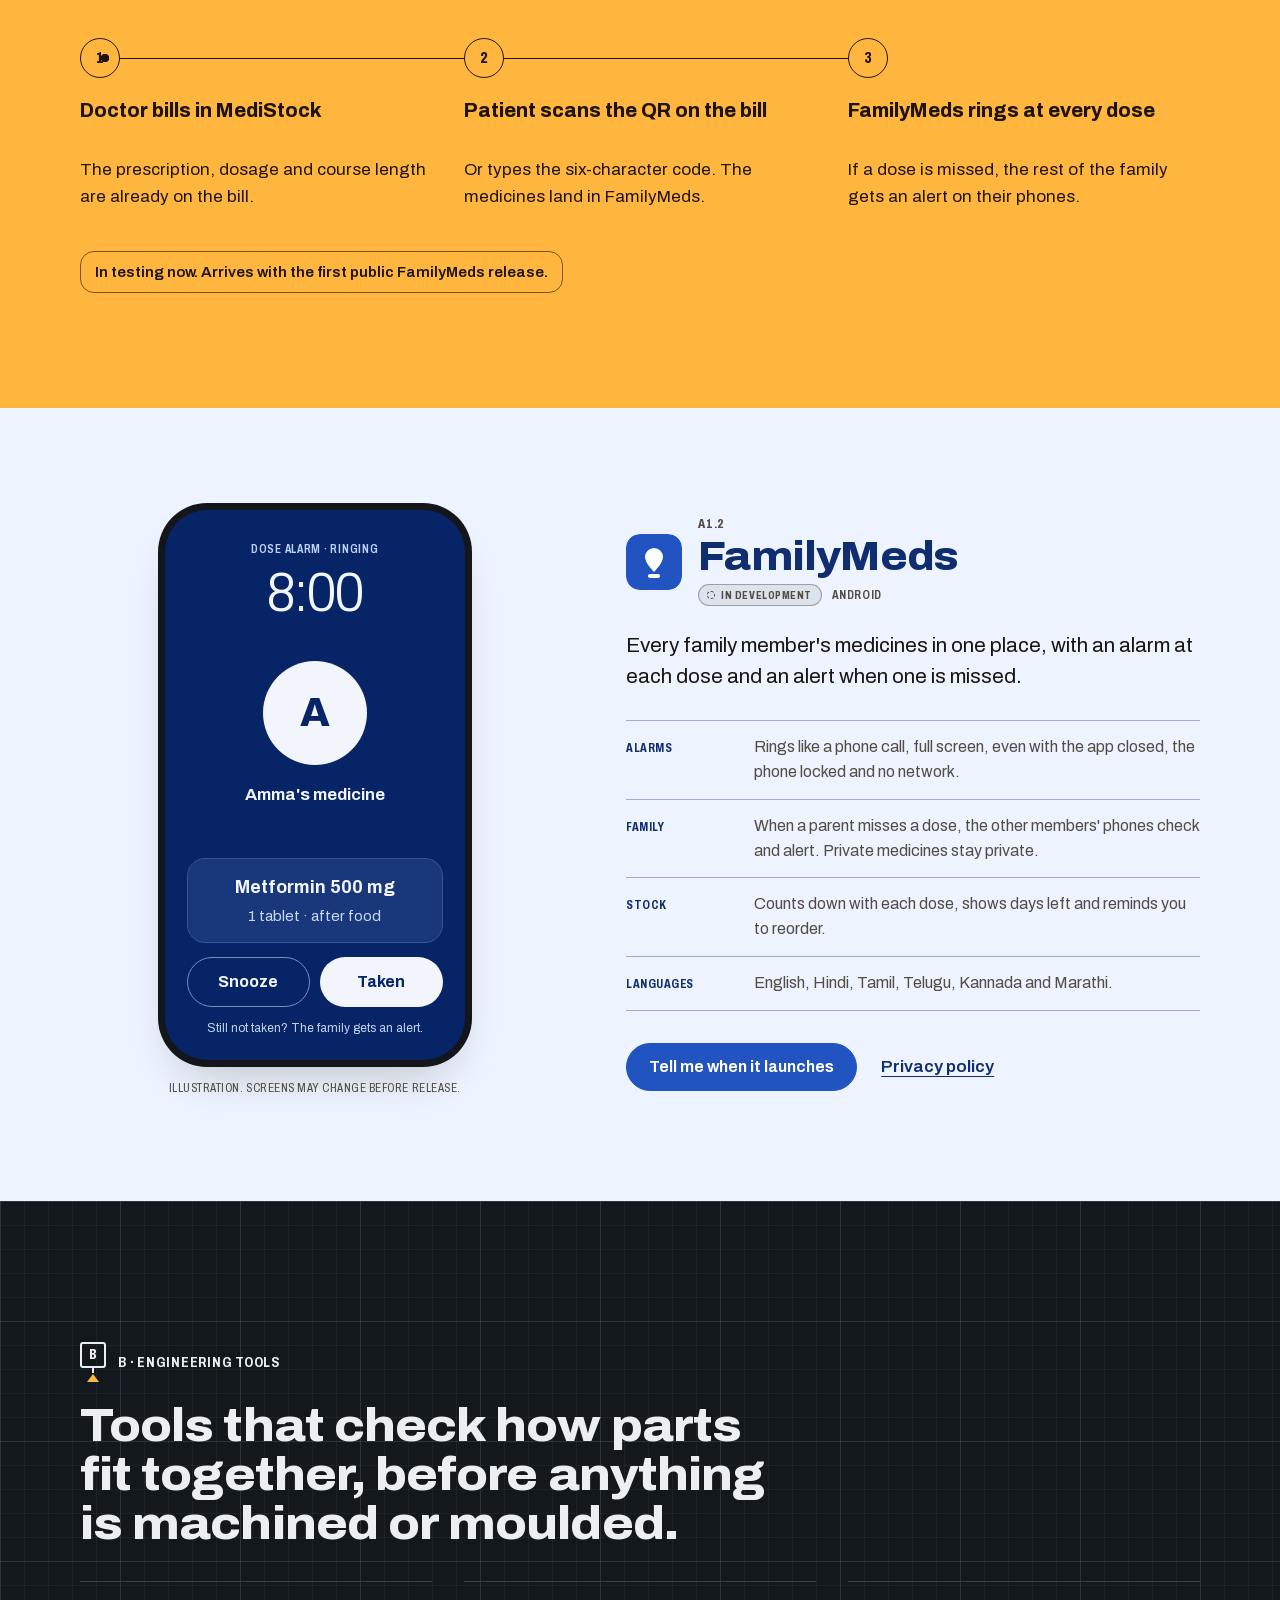
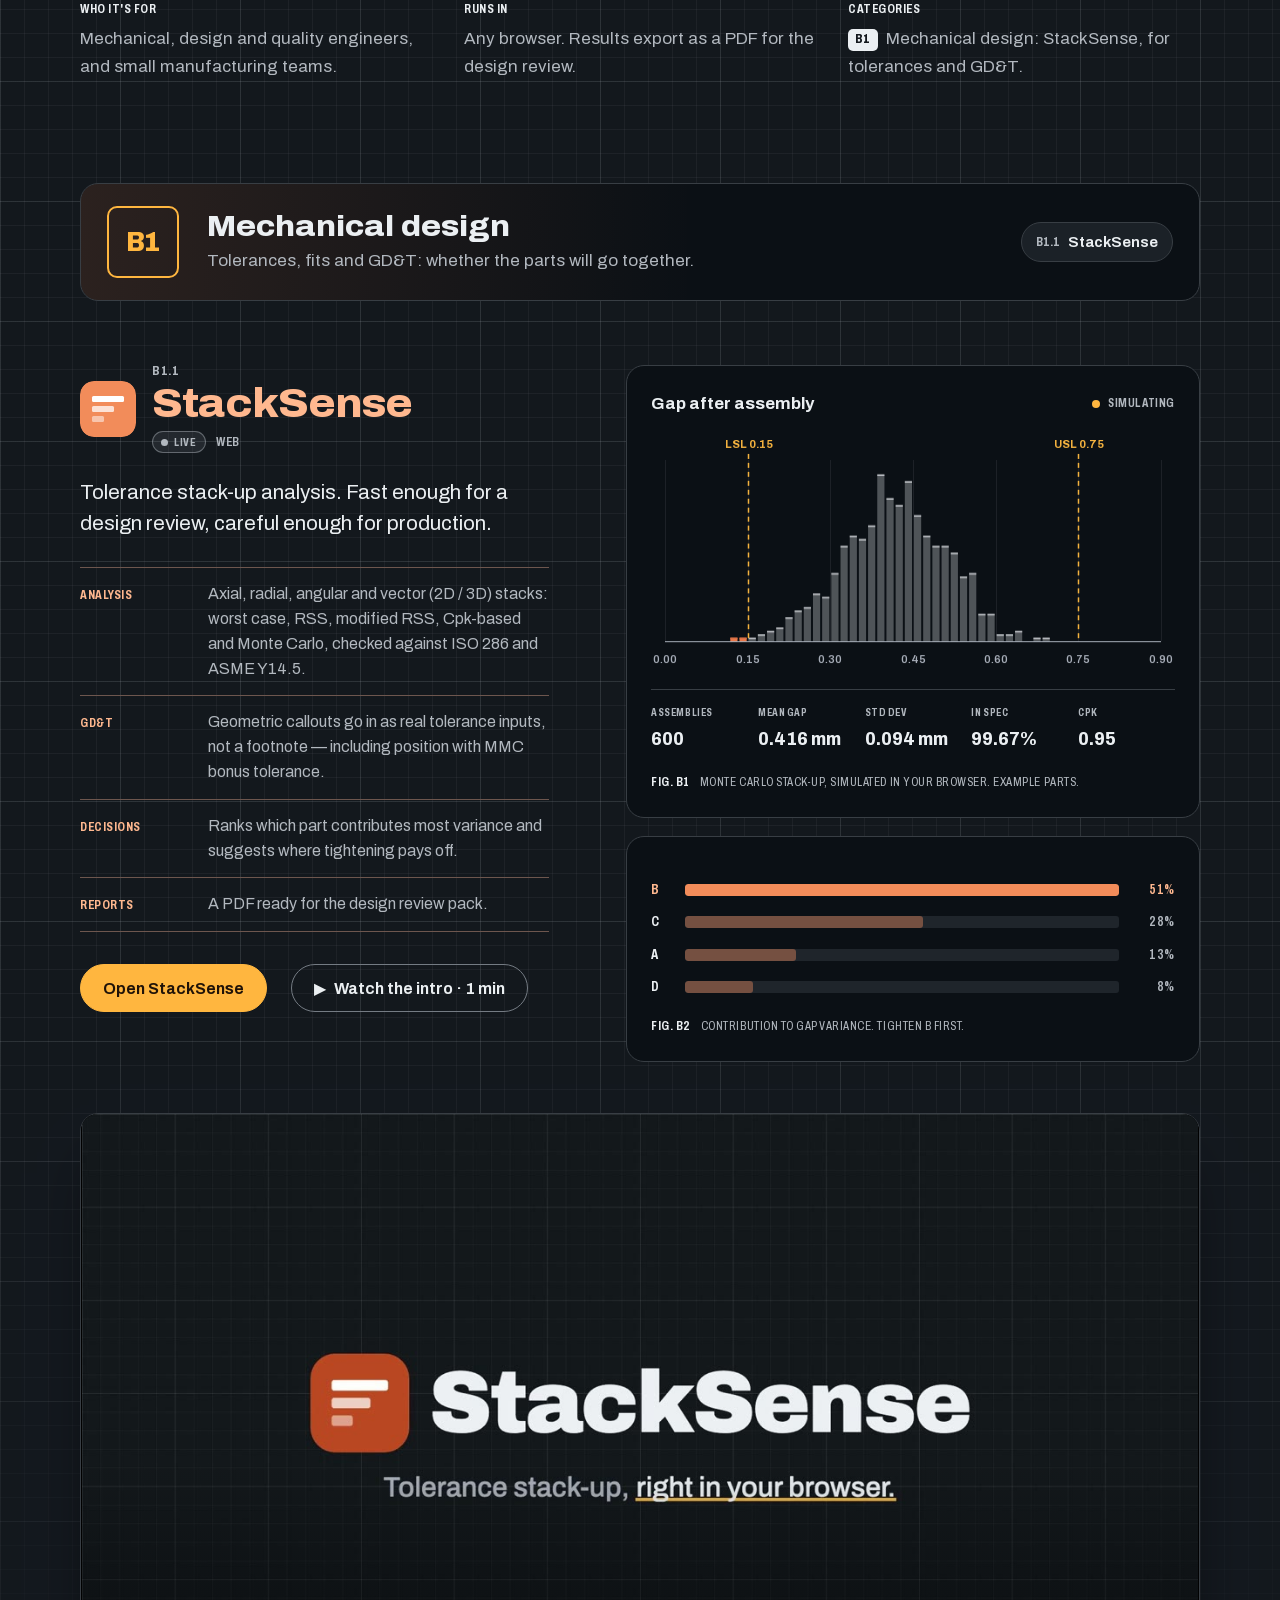
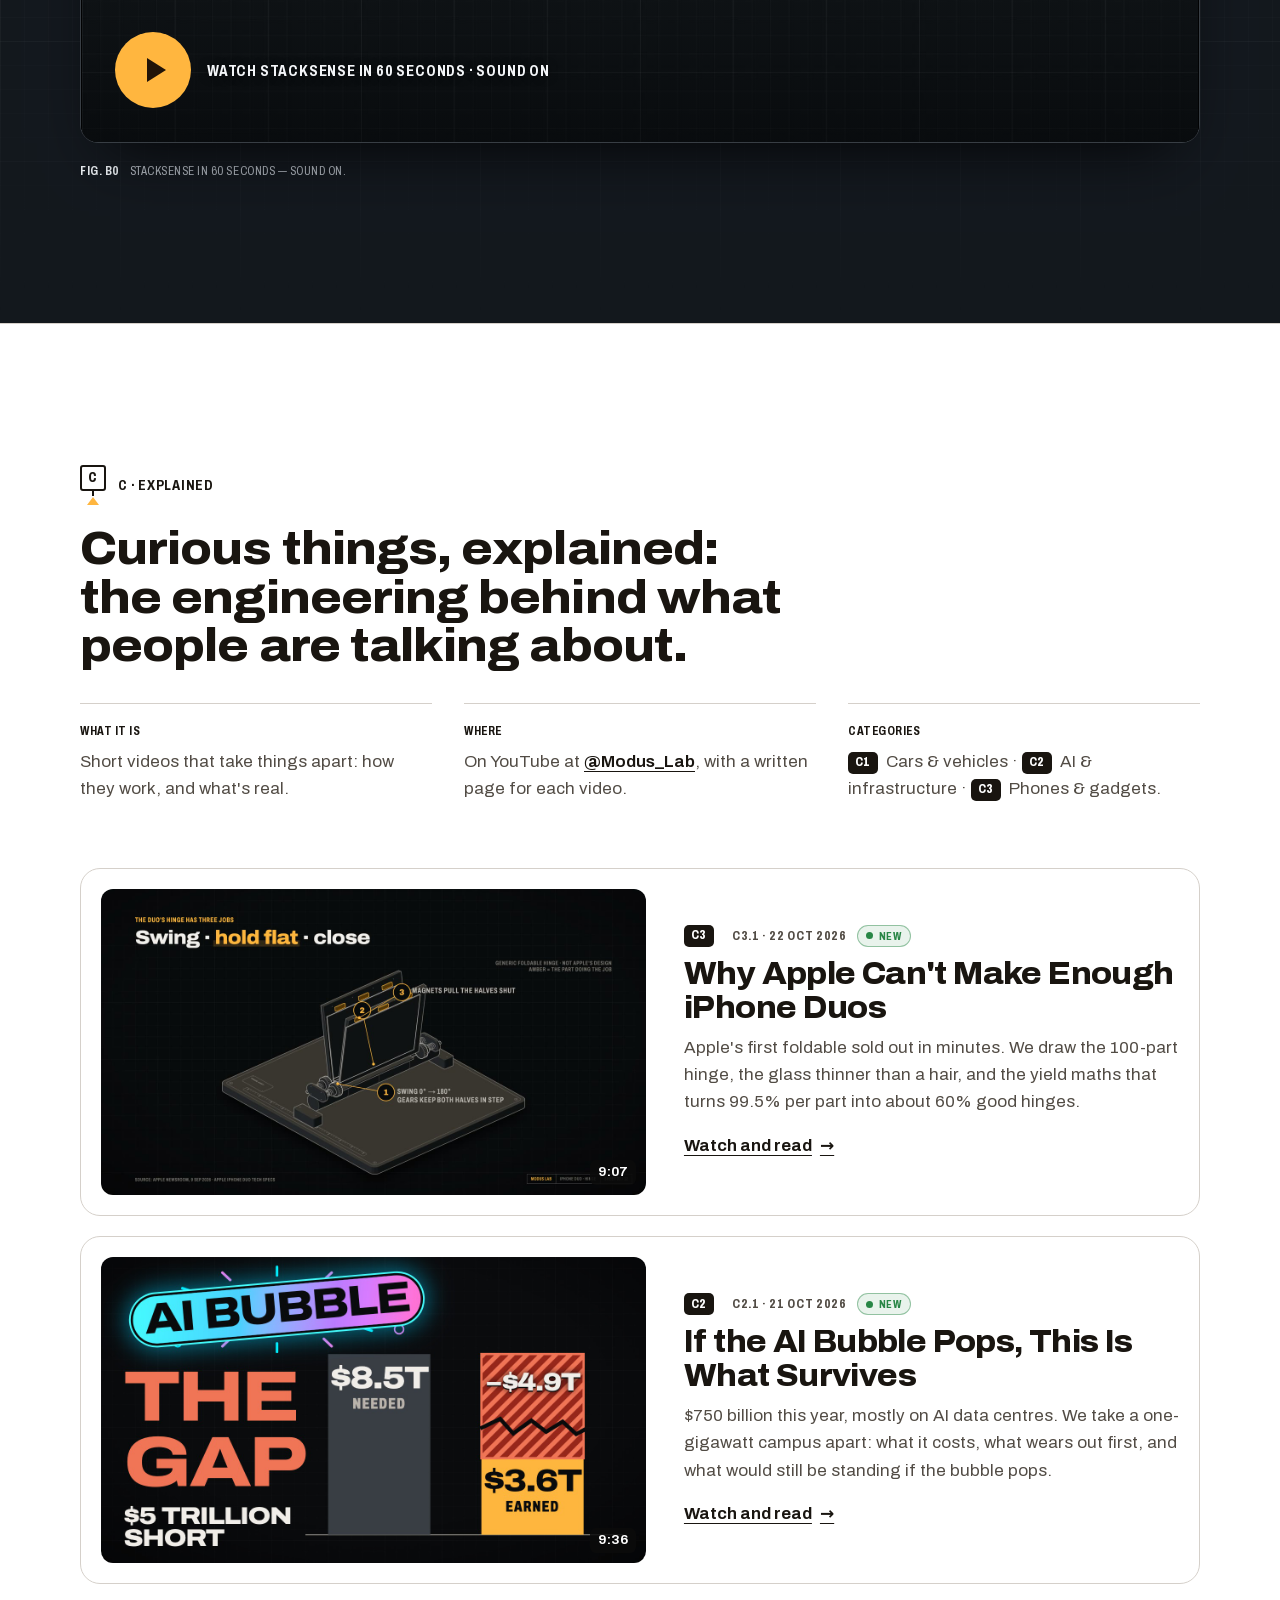
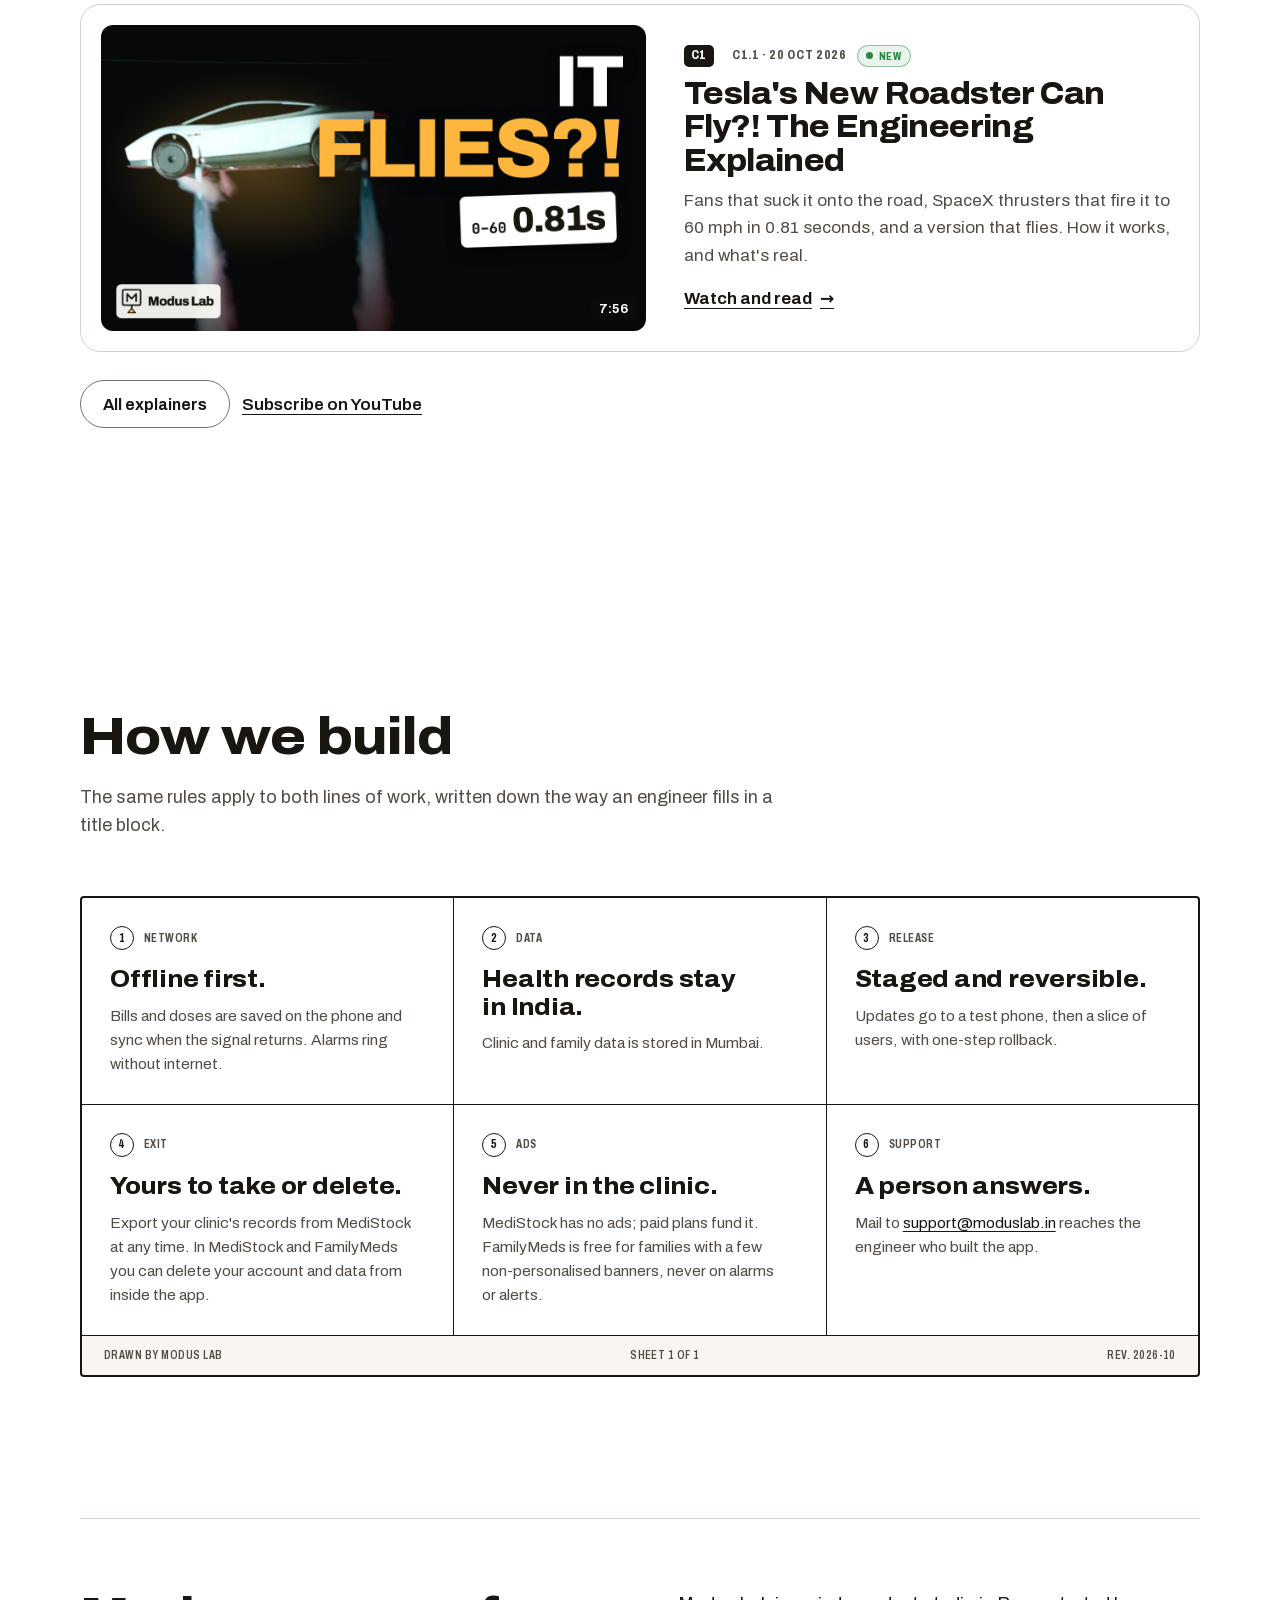
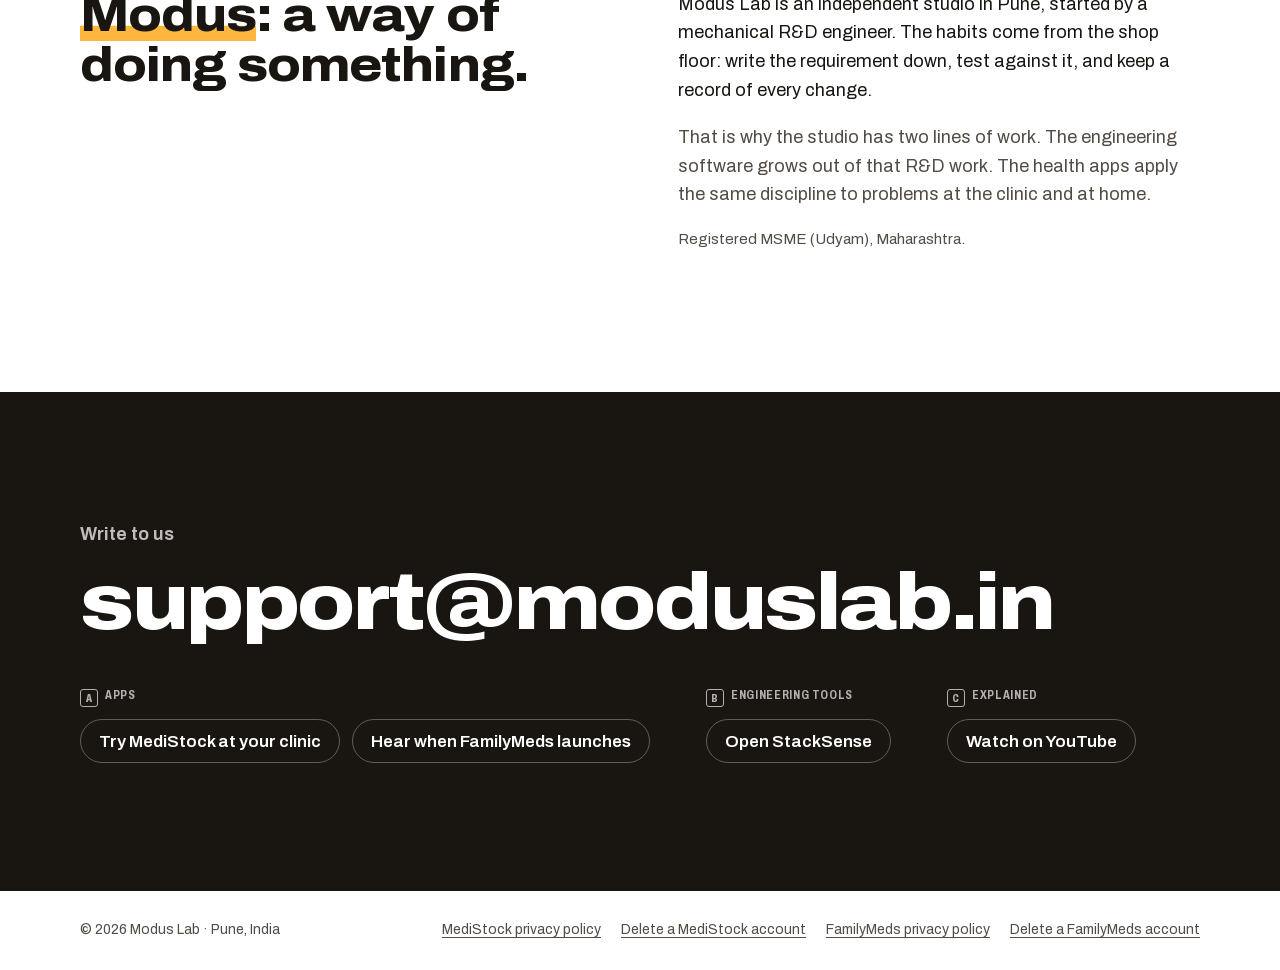
==== commit cdcce4b4: "C · Explained: AI bubble (21 Oct) and iPhone Duo (22 Oct) video pages Each card now carries its own " ====
--- a/index.html
+++ b/index.html
@@ -33,13 +33,6 @@
     var t = localStorage.getItem('ml-theme');
     if (t === 'light' || t === 'dark') document.documentElement.dataset.theme = t;
   } catch (e) {}
-
-  // C · Explained: before the latest video's release time, its card says "today at 7:15 PM".
-  // Removed automatically at release, so no second deploy is needed.
-  (function () {
-    var left = Date.parse('2026-10-20T19:15:00+05:30') - Date.now(), r = document.documentElement;
-    if (left > 0) { r.classList.add('pre-release'); if (left < 864e5) setTimeout(function () { r.classList.remove('pre-release'); }, left); }
-  })();
 
   // Intro: the studio mark draws itself once per visit, then flies into the header.
   // Skipped without JavaScript, with reduced motion, and on any tap, key or scroll.
@@ -311,15 +304,17 @@
               </div>
             </div>
             <div class="vpanel__cat">
-              <p class="catline"><span class="catcode">C1</span>Cars &amp; vehicles</p>
+              <p class="catline"><span class="catcode">C1</span>Cars · <span class="catcode">C2</span>AI · <span class="catcode">C3</span>Phones</p>
               <ul class="vpanel__products">
-                <li><b>Tesla Roadster</b><span>fans, thrusters and a flying car</span><em class="badge badge--live live-only">New video</em><em class="badge badge--beta pre-only">Today · 7:15 PM IST</em></li>
+                <li data-release="2026-10-22T19:15:00+05:30"><b>iPhone Duo</b><span>why Apple can&#x27;t make enough</span><em class="badge badge--live live-only">New video</em><em class="badge badge--beta pre-only">Thu 22 Oct · 7:15 PM</em></li>
+                <li data-release="2026-10-21T19:15:00+05:30"><b>AI bubble</b><span>what survives if it pops</span><em class="badge badge--live live-only">New video</em><em class="badge badge--beta pre-only">Wed 21 Oct · 7:15 PM</em></li>
+                <li data-release="2026-10-20T19:15:00+05:30"><b>Tesla Roadster</b><span>fans, thrusters and a flying car</span><em class="badge badge--live live-only">New video</em><em class="badge badge--beta pre-only">Today · 7:15 PM IST</em></li>
               </ul>
             </div>
             <span class="vpanel__go">Explore C · Explained <span aria-hidden="true">↓</span></span>
           </div>
           <div class="vpanel__art vpanel__art--c" aria-hidden="true">
-            <img src="assets/img/explained/tesla-roadster-2028.jpg" width="1280" height="720" alt="" loading="lazy" decoding="async">
+            <img src="assets/img/explained/ai-bubble.jpg" width="1280" height="720" alt="" loading="lazy" decoding="async">
             <span class="vpanel__play"></span>
           </div>
         </a>
@@ -672,7 +667,7 @@
         <dl class="defs">
           <div><dt>What it is</dt><dd>Short videos that take things apart: how they work, and what's real.</dd></div>
           <div><dt>Where</dt><dd>On YouTube at <a class="textlink" href="https://www.youtube.com/@Modus_Lab">@Modus_Lab</a>, with a written page for each video.</dd></div>
-          <div><dt>Categories</dt><dd><span class="catcode">C1</span>Cars &amp; vehicles. More to come.</dd></div>
+          <div><dt>Categories</dt><dd><span class="catcode">C1</span>Cars &amp; vehicles · <span class="catcode">C2</span>AI &amp; infrastructure · <span class="catcode">C3</span>Phones &amp; gadgets.</dd></div>
         </dl>
       </div>
     </div>
@@ -680,13 +675,41 @@
     <div class="wrap">
       <ul class="xlist">
         <li>
-          <a class="xcard" href="/explained/tesla-roadster-2028/">
+          <a class="xcard" href="/explained/iphone-duo/" data-release="2026-10-22T19:15:00+05:30">
+            <span class="xcard__thumb">
+              <img src="assets/img/explained/iphone-duo.jpg" width="1280" height="720" loading="lazy" decoding="async" alt="">
+              <span class="xcard__dur">9:07</span>
+            </span>
+            <span>
+              <span class="xcard__no"><span class="catcode">C3</span>C3.1 · 22 Oct 2026<em class="badge badge--live live-only">New</em><em class="badge badge--beta pre-only">Premieres Thu 22 Oct · 7:15 PM IST</em></span>
+              <span class="xcard__title" role="heading" aria-level="3">Why Apple Can&#x27;t Make Enough iPhone Duos</span>
+              <span class="xcard__desc">Apple&#x27;s first foldable sold out in minutes. We draw the 100-part hinge, the glass thinner than a hair, and the yield maths that turns 99.5% per part into about 60% good hinges.</span>
+              <span class="xcard__go"><span class="live-only">Watch and read</span><span class="pre-only">Read now · video at 7:15 PM</span> <span aria-hidden="true">→</span></span>
+            </span>
+          </a>
+        </li>
+        <li>
+          <a class="xcard" href="/explained/ai-bubble/" data-release="2026-10-21T19:15:00+05:30">
+            <span class="xcard__thumb">
+              <img src="assets/img/explained/ai-bubble.jpg" width="1280" height="720" loading="lazy" decoding="async" alt="">
+              <span class="xcard__dur">9:36</span>
+            </span>
+            <span>
+              <span class="xcard__no"><span class="catcode">C2</span>C2.1 · 21 Oct 2026<em class="badge badge--live live-only">New</em><em class="badge badge--beta pre-only">Premieres Wed 21 Oct · 7:15 PM IST</em></span>
+              <span class="xcard__title" role="heading" aria-level="3">If the AI Bubble Pops, This Is What Survives</span>
+              <span class="xcard__desc">$750 billion this year, mostly on AI data centres. We take a one-gigawatt campus apart: what it costs, what wears out first, and what would still be standing if the bubble pops.</span>
+              <span class="xcard__go"><span class="live-only">Watch and read</span><span class="pre-only">Read now · video at 7:15 PM</span> <span aria-hidden="true">→</span></span>
+            </span>
+          </a>
+        </li>
+        <li>
+          <a class="xcard" href="/explained/tesla-roadster-2028/" data-release="2026-10-20T19:15:00+05:30">
             <span class="xcard__thumb">
               <img src="assets/img/explained/tesla-roadster-2028.jpg" width="1280" height="720" loading="lazy" decoding="async" alt="">
               <span class="xcard__dur">7:56</span>
             </span>
             <span>
-              <span class="xcard__no"><span class="catcode">C1</span>C1.1 · Latest video<em class="badge badge--live live-only">New</em><em class="badge badge--beta pre-only">Today · 7:15 PM IST</em></span>
+              <span class="xcard__no"><span class="catcode">C1</span>C1.1 · 20 Oct 2026<em class="badge badge--live live-only">New</em><em class="badge badge--beta pre-only">Today · 7:15 PM IST</em></span>
               <span class="xcard__title" role="heading" aria-level="3">Tesla's New Roadster Can Fly?! The Engineering Explained</span>
               <span class="xcard__desc">Fans that suck it onto the road, SpaceX thrusters that fire it to 60 mph in 0.81 seconds, and a version that flies. How it works, and what's real.</span>
               <span class="xcard__go"><span class="live-only">Watch and read</span><span class="pre-only">Read now · video at 7:15 PM</span> <span aria-hidden="true">→</span></span>
@@ -798,6 +821,13 @@
   </div>
 </footer>
 
+<script>
+  // Each [data-release] card shows its "premieres" badge until its release time, then switches to "new" by itself.
+  document.querySelectorAll('[data-release]').forEach(function (el) {
+    var left = Date.parse(el.getAttribute('data-release')) - Date.now();
+    if (left > 0) { el.classList.add('pre-release'); if (left < 864e5) setTimeout(function () { el.classList.remove('pre-release'); }, left); }
+  });
+</script>
 <script src="assets/main.js?v=18" defer></script>
 </body>
 </html>
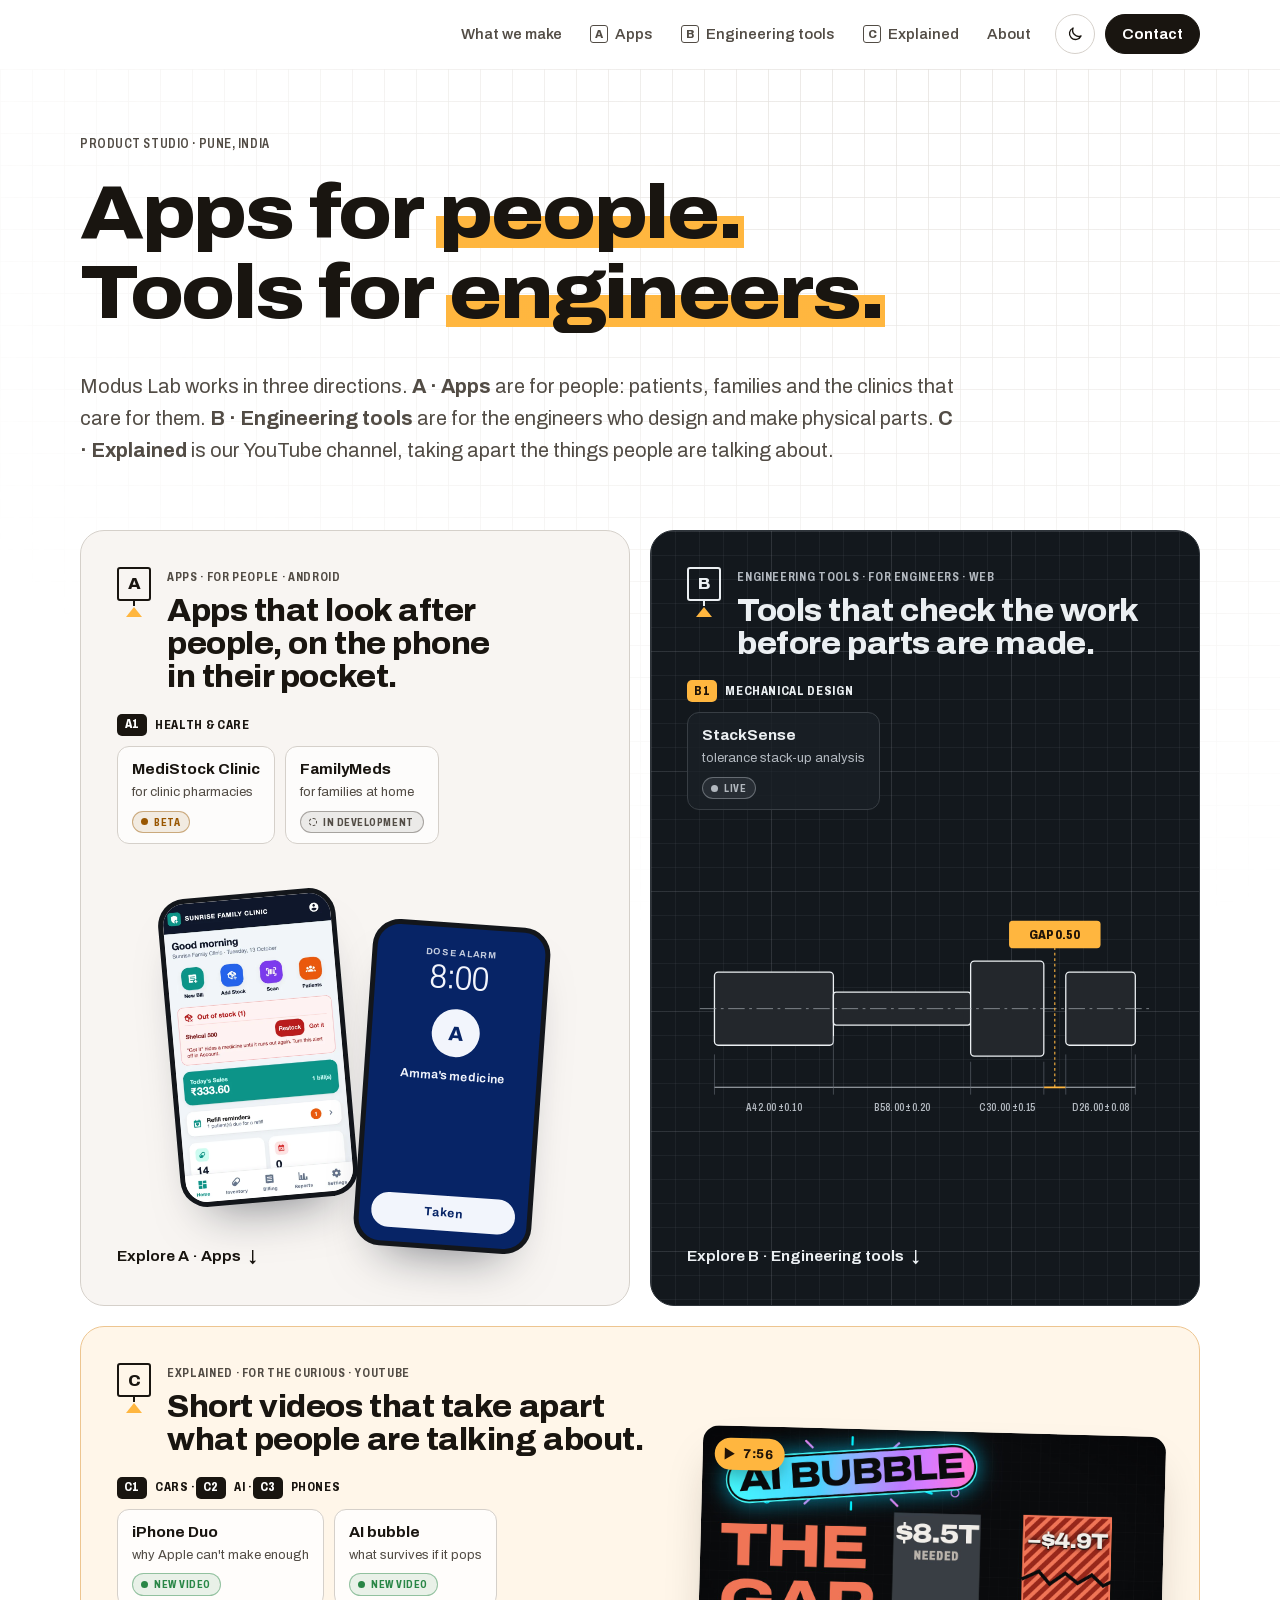
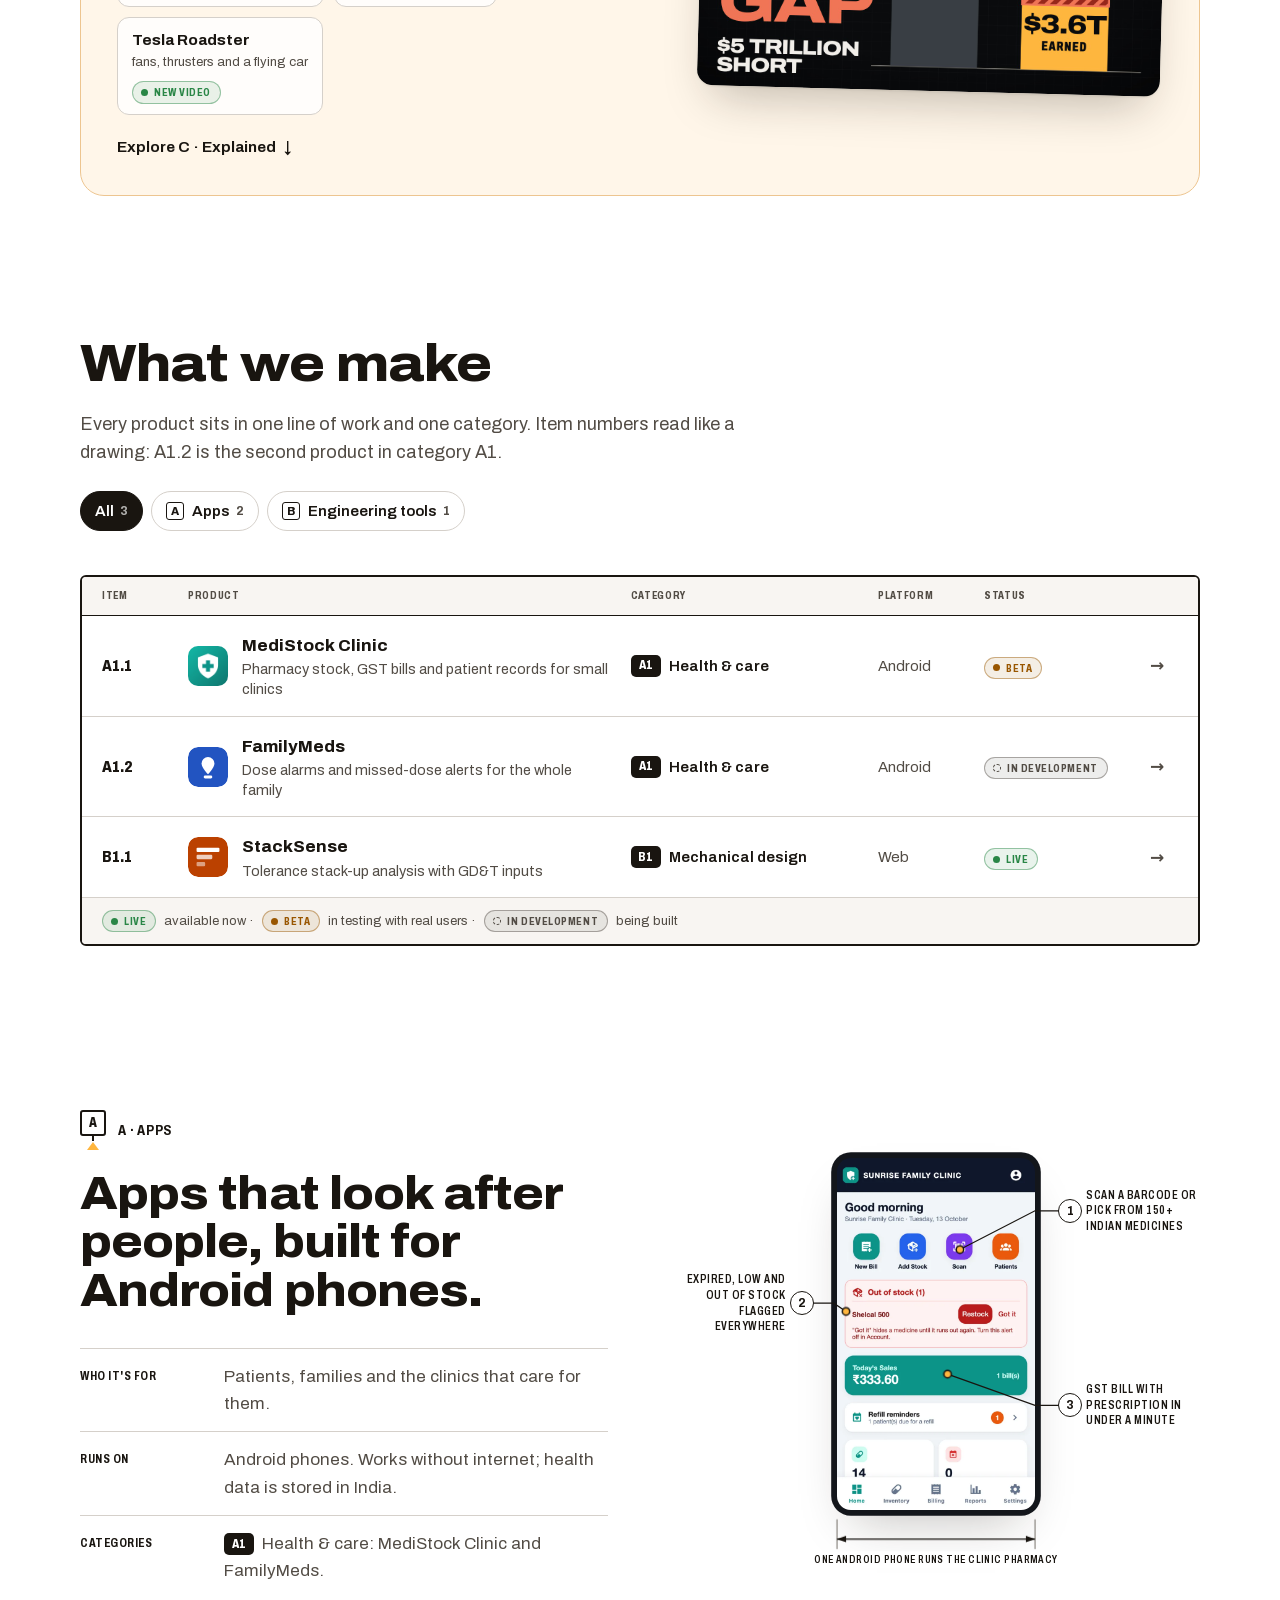
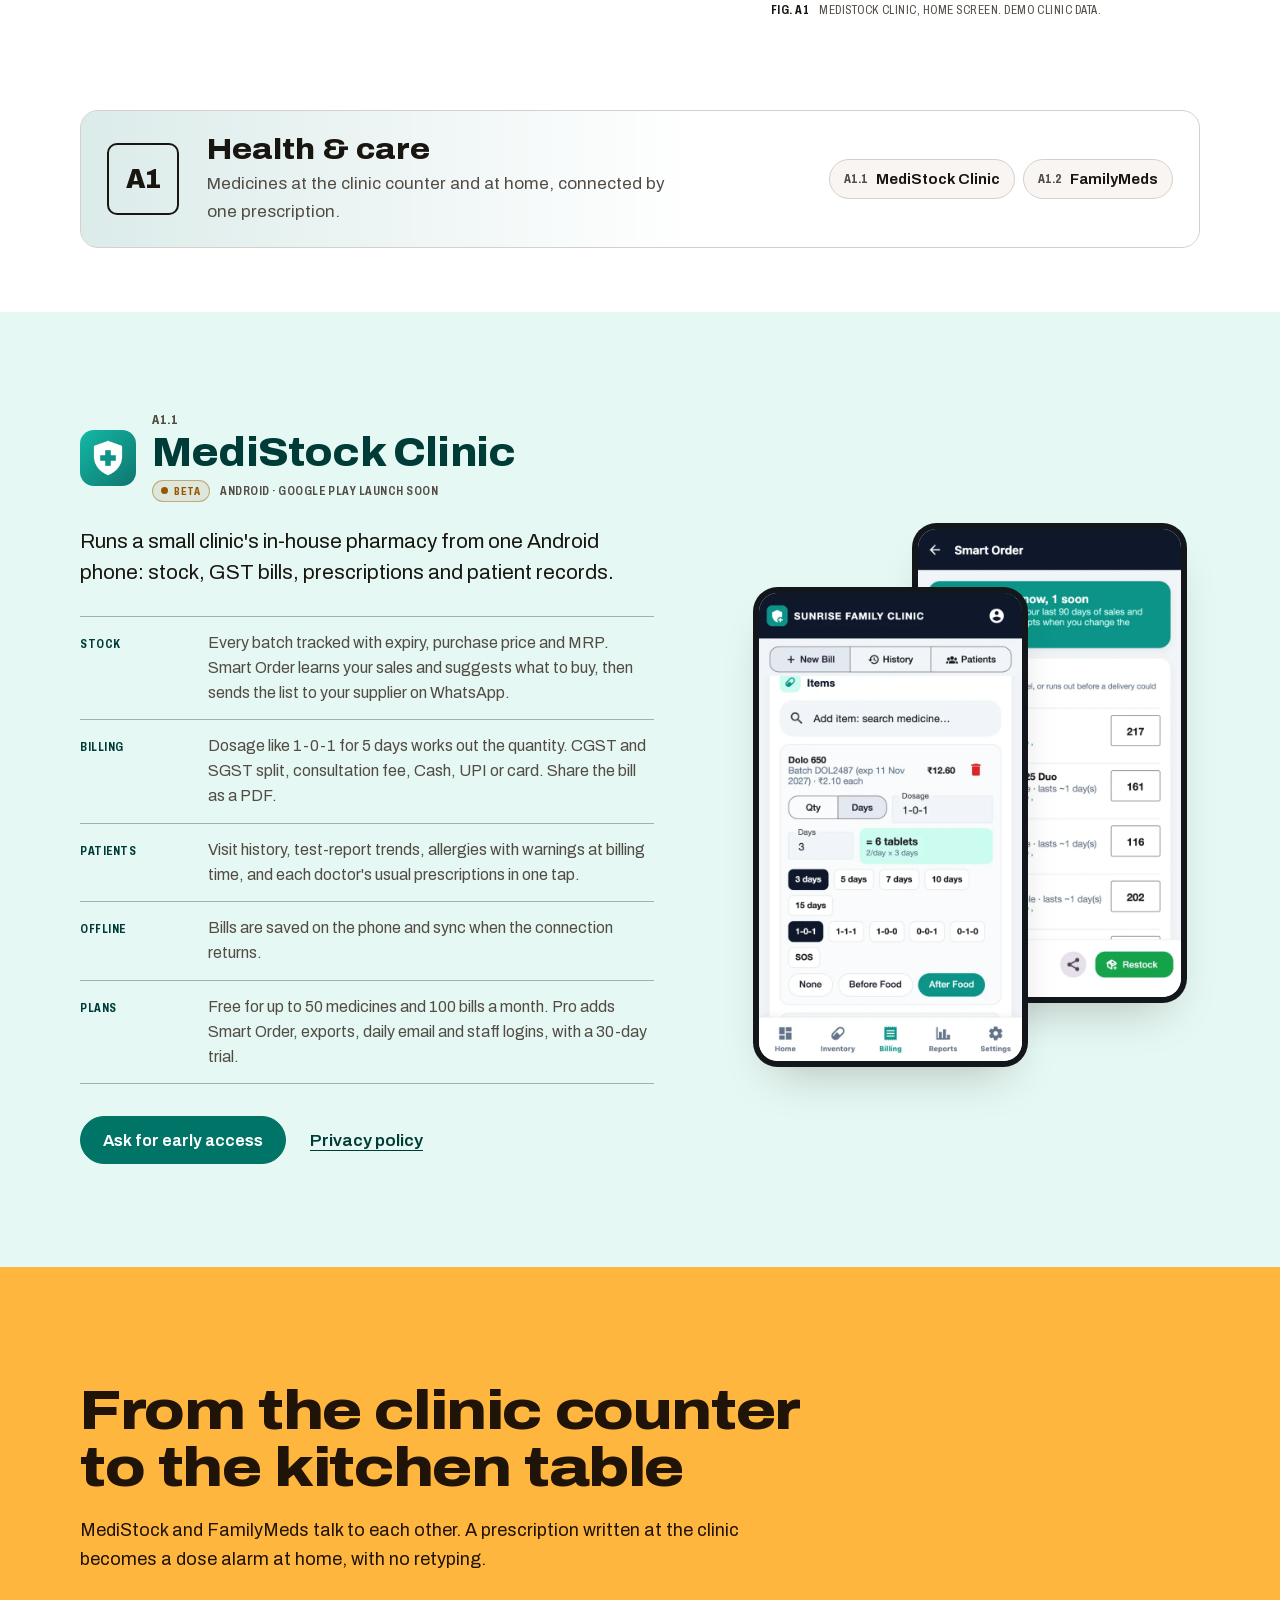
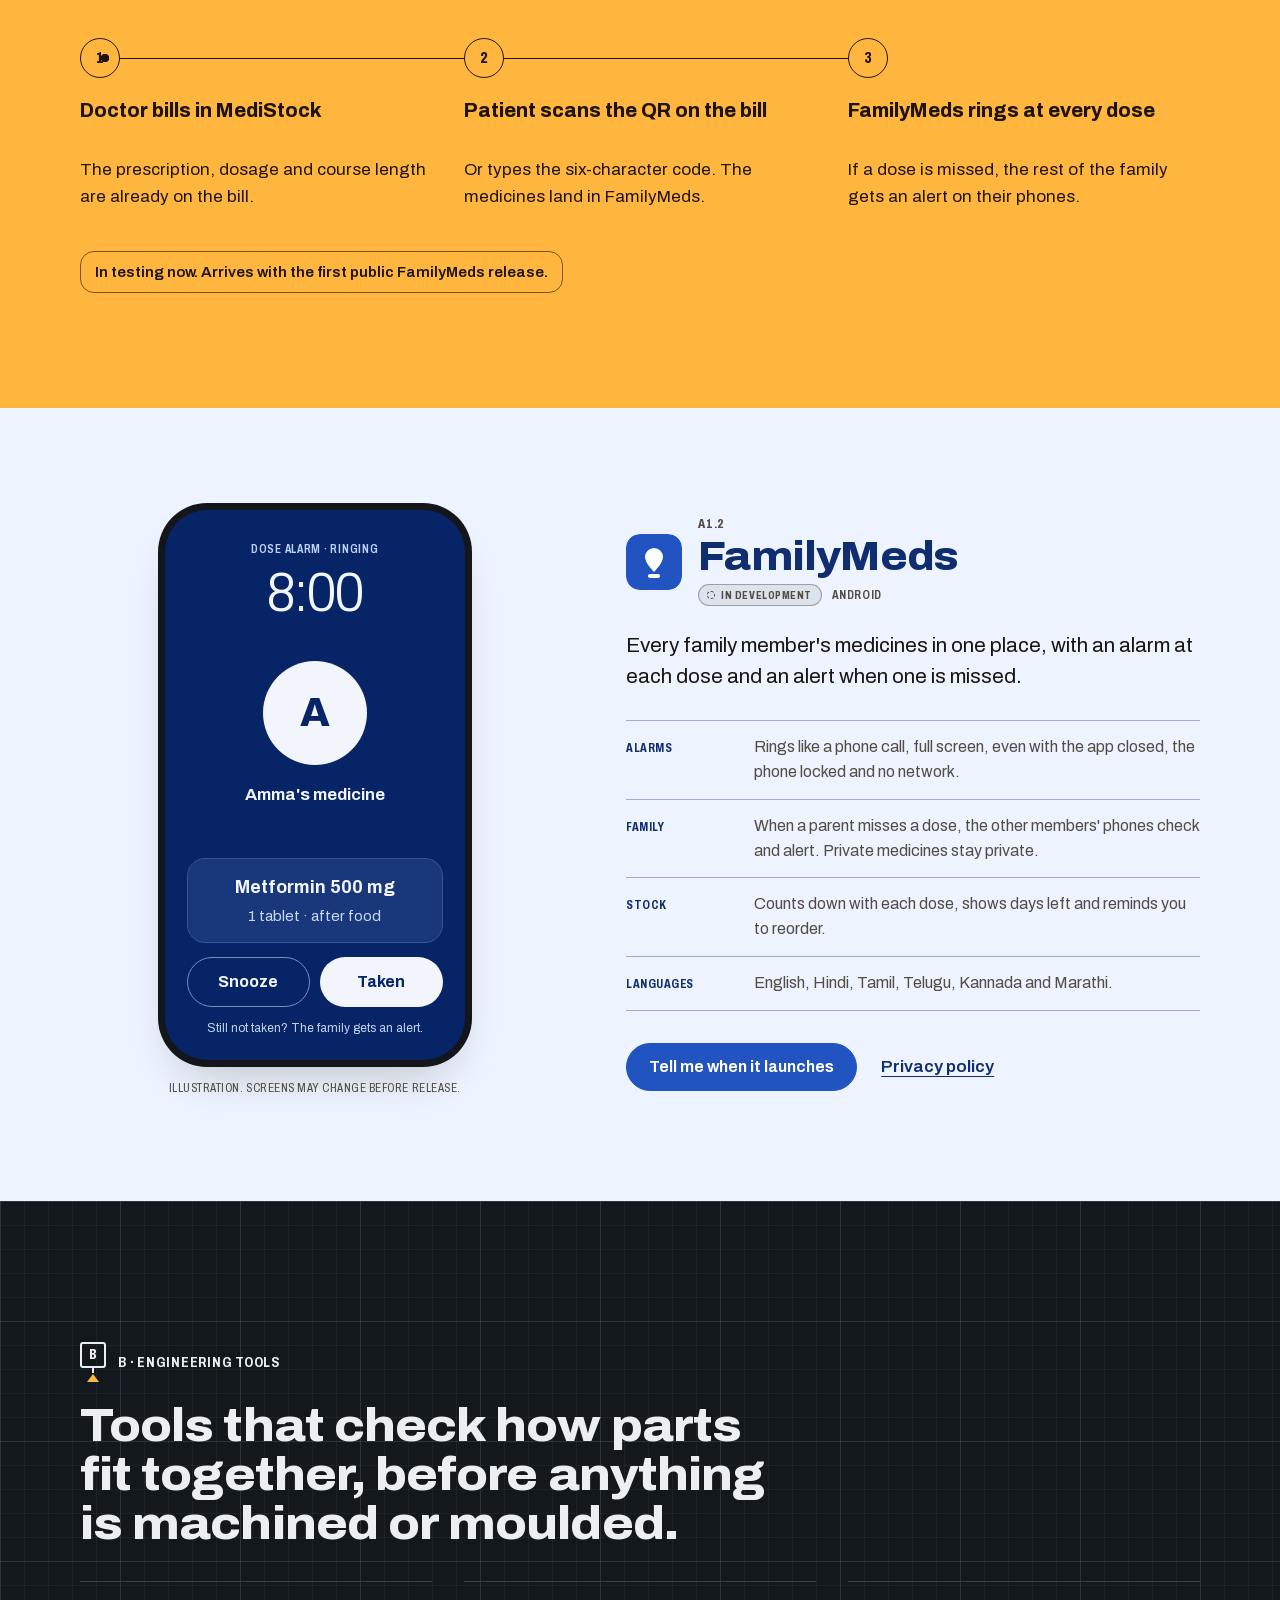
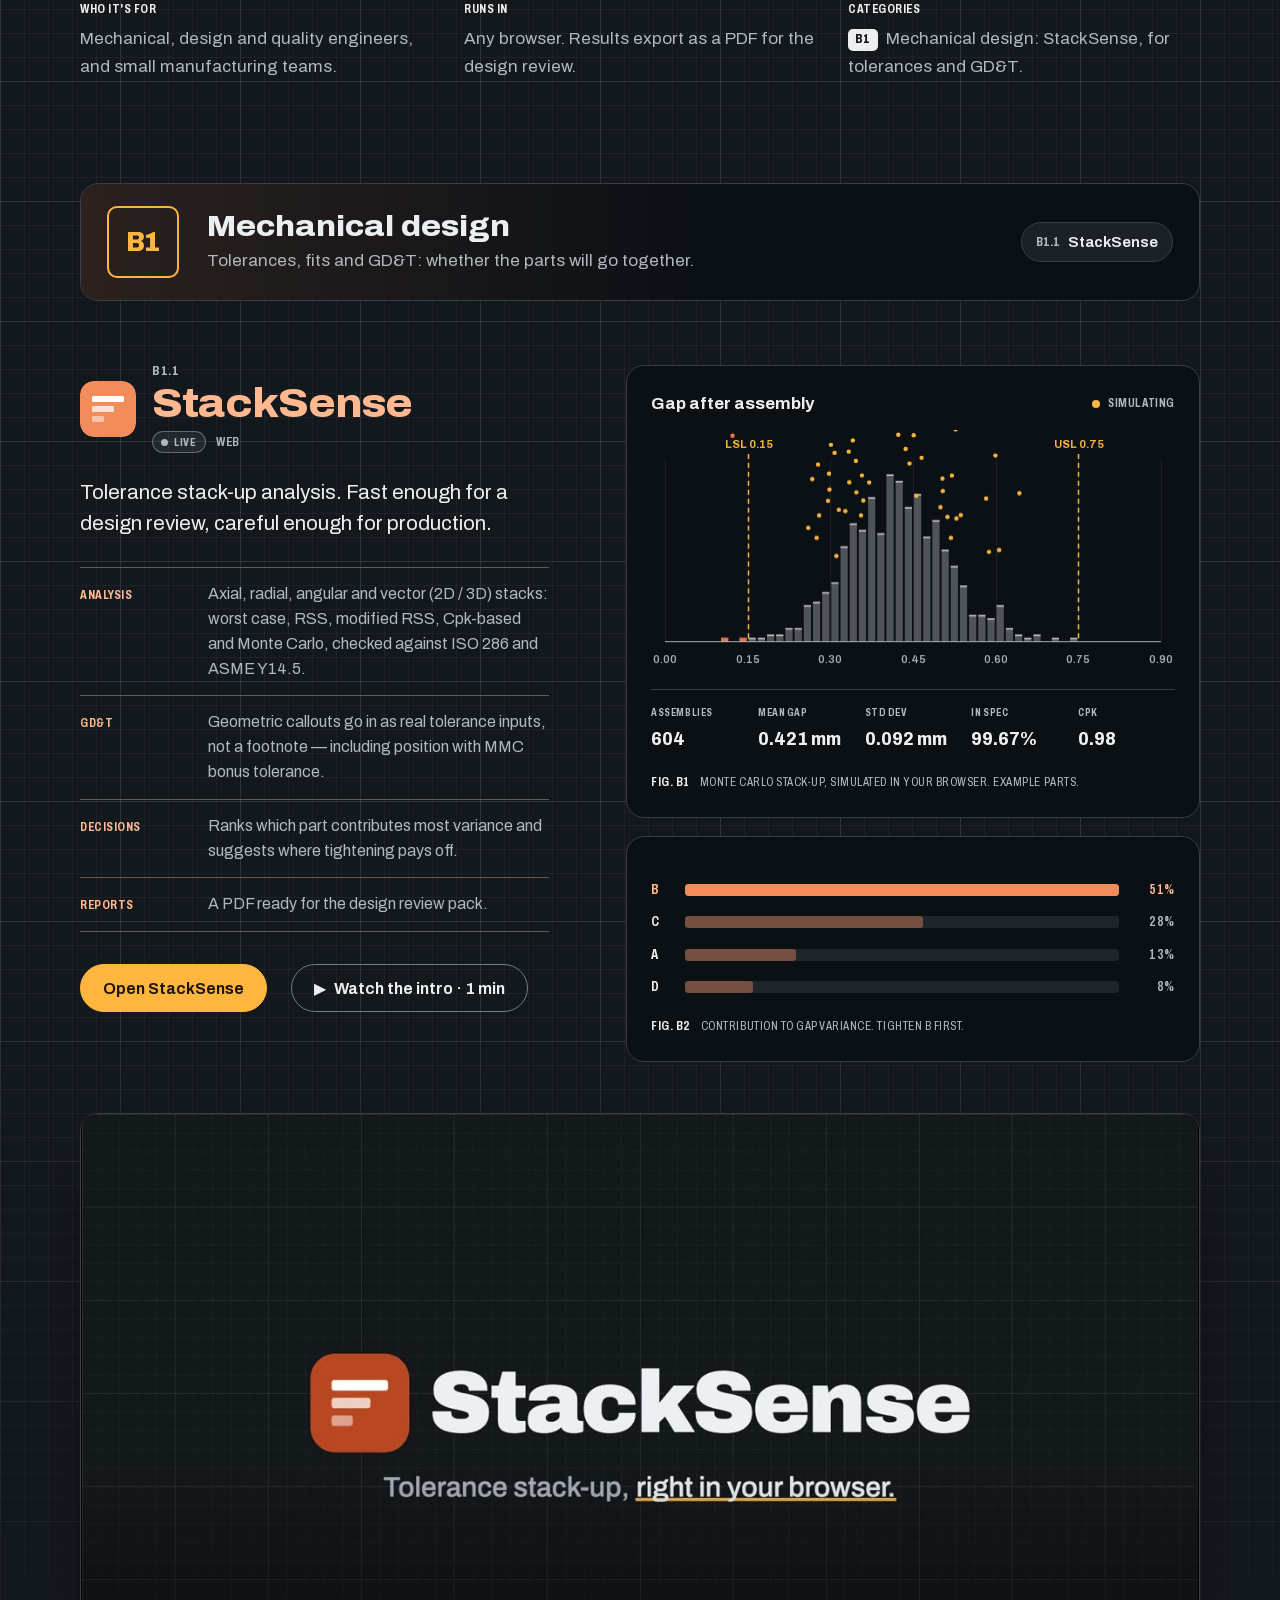
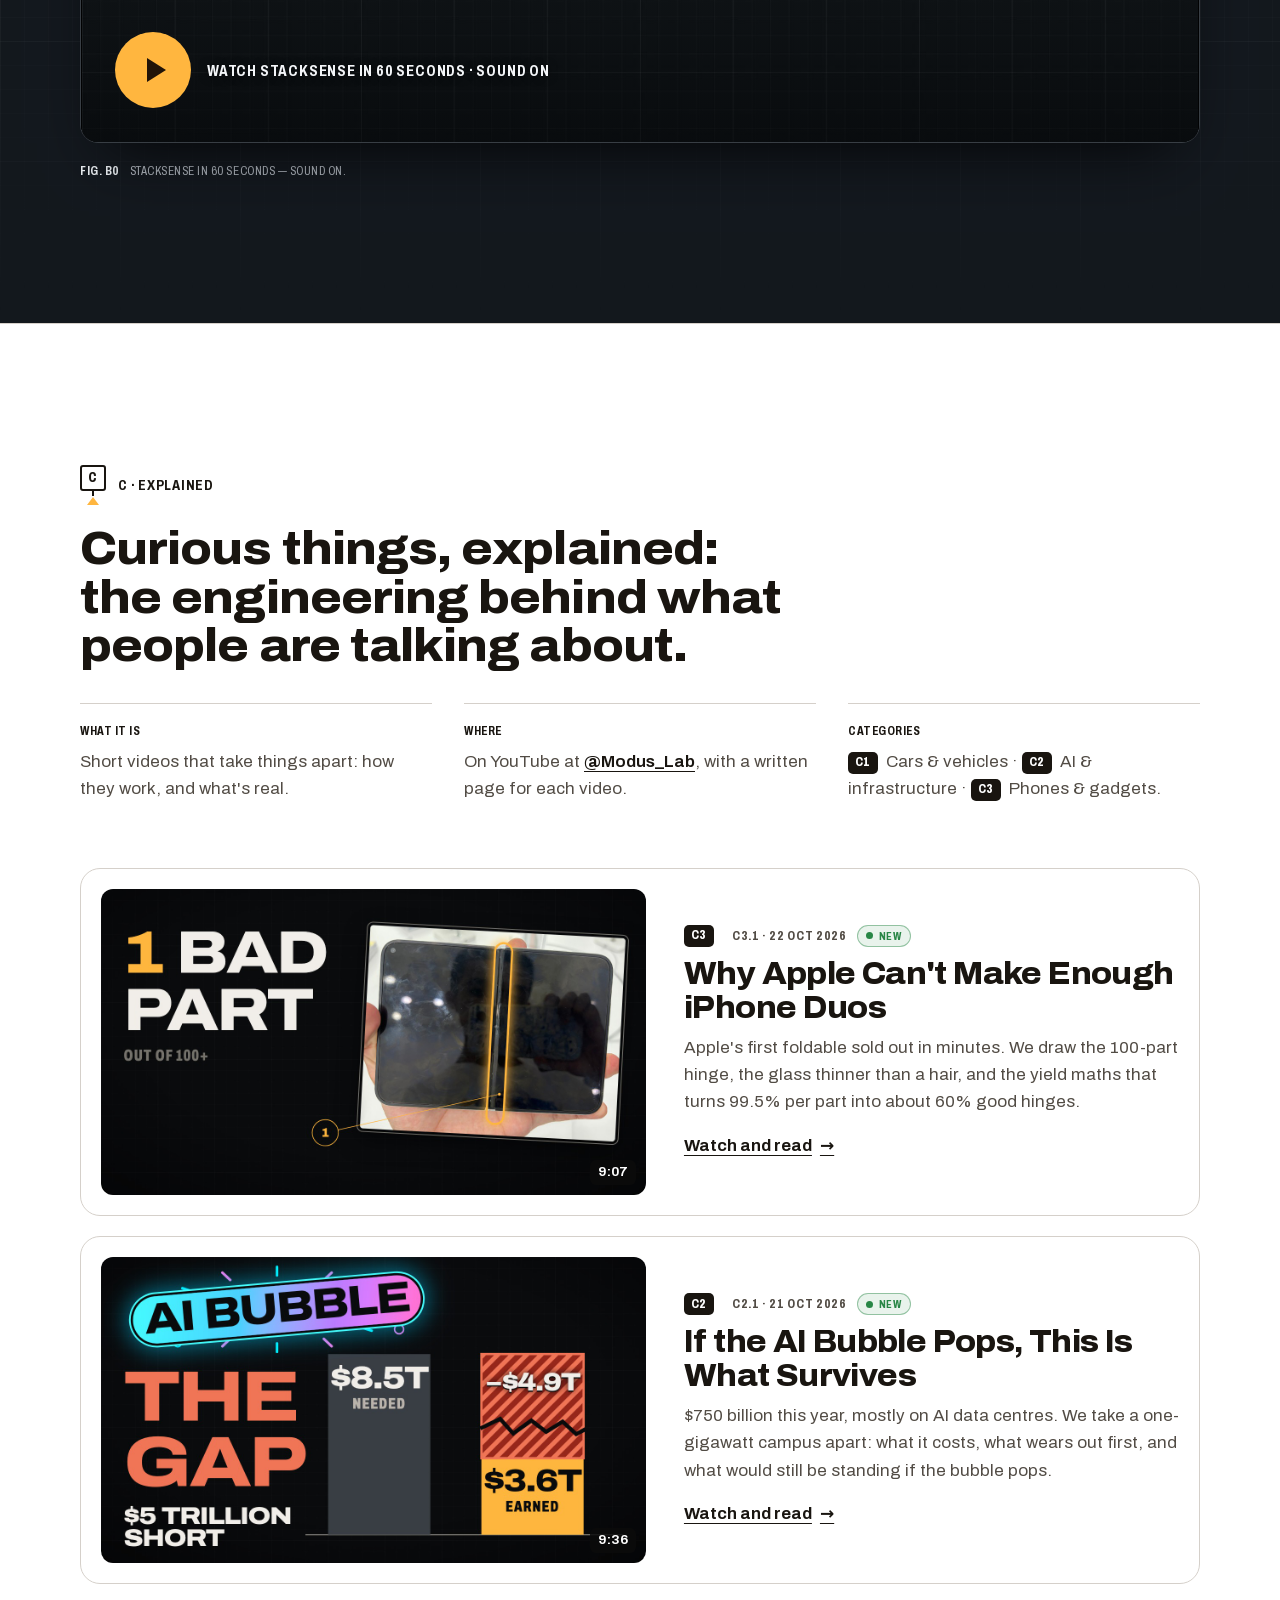
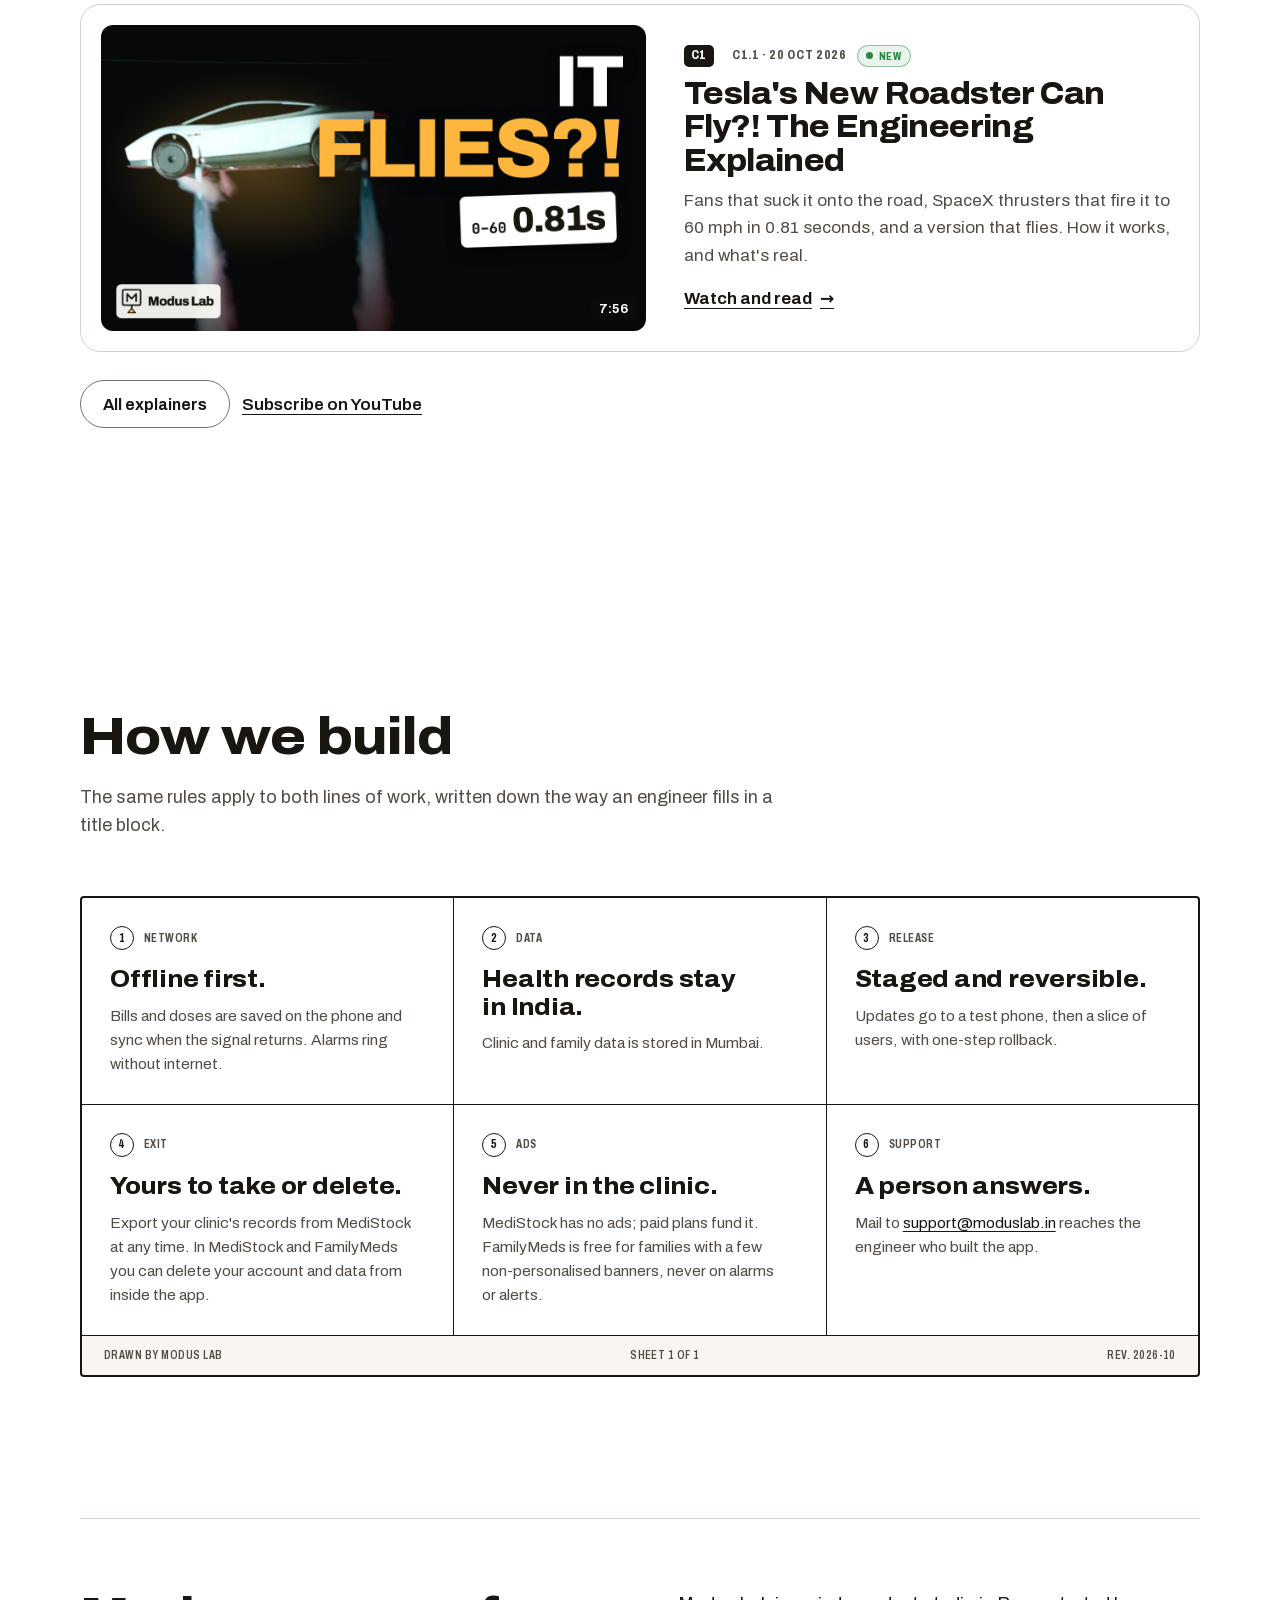
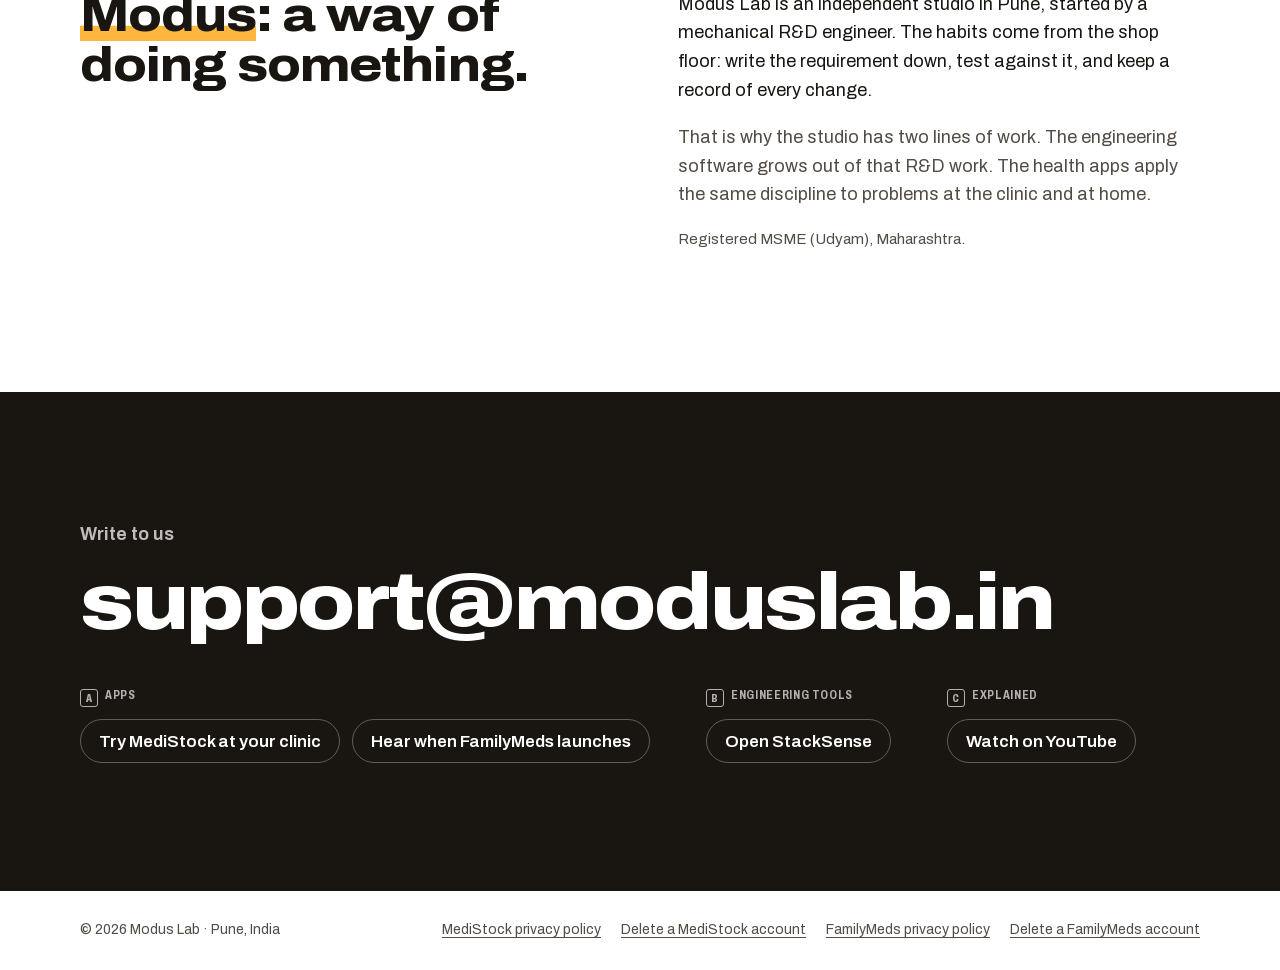
==== commit d6d1a22a: "Explained pages: key facts beside the title, video flush with the text; nav tags centred - Video pag" ====
--- a/index.html
+++ b/index.html
@@ -25,7 +25,7 @@
 <link rel="apple-touch-icon" href="assets/img/apple-touch-icon.png">
 
 <link rel="preload" href="assets/fonts/archivo-latin.woff2" as="font" type="font/woff2" crossorigin>
-<link rel="stylesheet" href="assets/styles.css?v=22">
+<link rel="stylesheet" href="assets/styles.css?v=23">
 
 <script>
   // Apply a saved theme before first paint so the page never flashes the wrong one.
--- a/assets/styles.css
+++ b/assets/styles.css
@@ -189,6 +189,7 @@
 
 .nav { display: flex; gap: 28px; }
 .nav a {
+  display: inline-flex; align-items: center;
   text-decoration: none; font-weight: 550; font-size: .9375rem; color: var(--ink-2);
   padding: 8px 0; position: relative; transition: color .2s;
 }
@@ -1192,11 +1193,23 @@
 .crumbs li + li::before { content: "/"; margin-right: 8px; color: var(--line-strong); }
 .crumbs a { text-decoration: none; }
 .crumbs a:hover { color: var(--ink); text-decoration: underline; text-underline-offset: 3px; }
-.xpage__head { margin-top: 20px; max-width: 52rem; }
+.xpage__head { grid-area: head; max-width: 52rem; }
 .xpage__title { margin-top: 14px; font-weight: 820; font-variation-settings: "wdth" 112; font-size: clamp(2rem, 1.3rem + 3vw, 3.75rem); line-height: 1.02; letter-spacing: -0.03em; }
 .xpage__lede { margin-top: 18px; font-size: 1.1875rem; color: var(--ink-2); max-width: 44em; }
-.xpage__body { display: grid; grid-template-columns: minmax(0, 1fr) minmax(260px, 340px); gap: clamp(32px, 5vw, 72px); align-items: start; margin-top: clamp(36px, 5vw, 64px); }
-@media (max-width: 900px) { .xpage__body { grid-template-columns: 1fr; } }
+/* Desktop: title, video and write-up on the left; key facts run down the right from the title line.
+   Phone: title, video, key facts, then the write-up. */
+.xpage__body {
+  display: grid; grid-template-columns: minmax(0, 1fr) minmax(260px, 340px); column-gap: clamp(32px, 5vw, 72px);
+  grid-template-areas: "head facts" "video facts" "main facts"; grid-template-rows: auto auto 1fr;
+  align-items: start; margin-top: 20px;
+}
+.xpage__video { grid-area: video; margin: clamp(28px, 4vw, 44px) 0 0; min-width: 0; }
+.xpage__facts { grid-area: facts; }
+.xpage__main { grid-area: main; min-width: 0; }
+@media (max-width: 900px) {
+  .xpage__body { grid-template-columns: minmax(0, 1fr); grid-template-areas: "head" "video" "facts" "main"; grid-template-rows: none; }
+  .xpage__facts { margin-top: 40px; }
+}
 .xsection { margin-top: clamp(48px, 6vw, 80px); }
 .xsection__title { font-weight: 800; font-variation-settings: "wdth" 110; font-size: clamp(1.5rem, 1.2rem + 1.2vw, 2.125rem); line-height: 1.1; letter-spacing: -0.02em; }
 .prose { margin-top: 16px; color: var(--ink-2); max-width: 42em; }
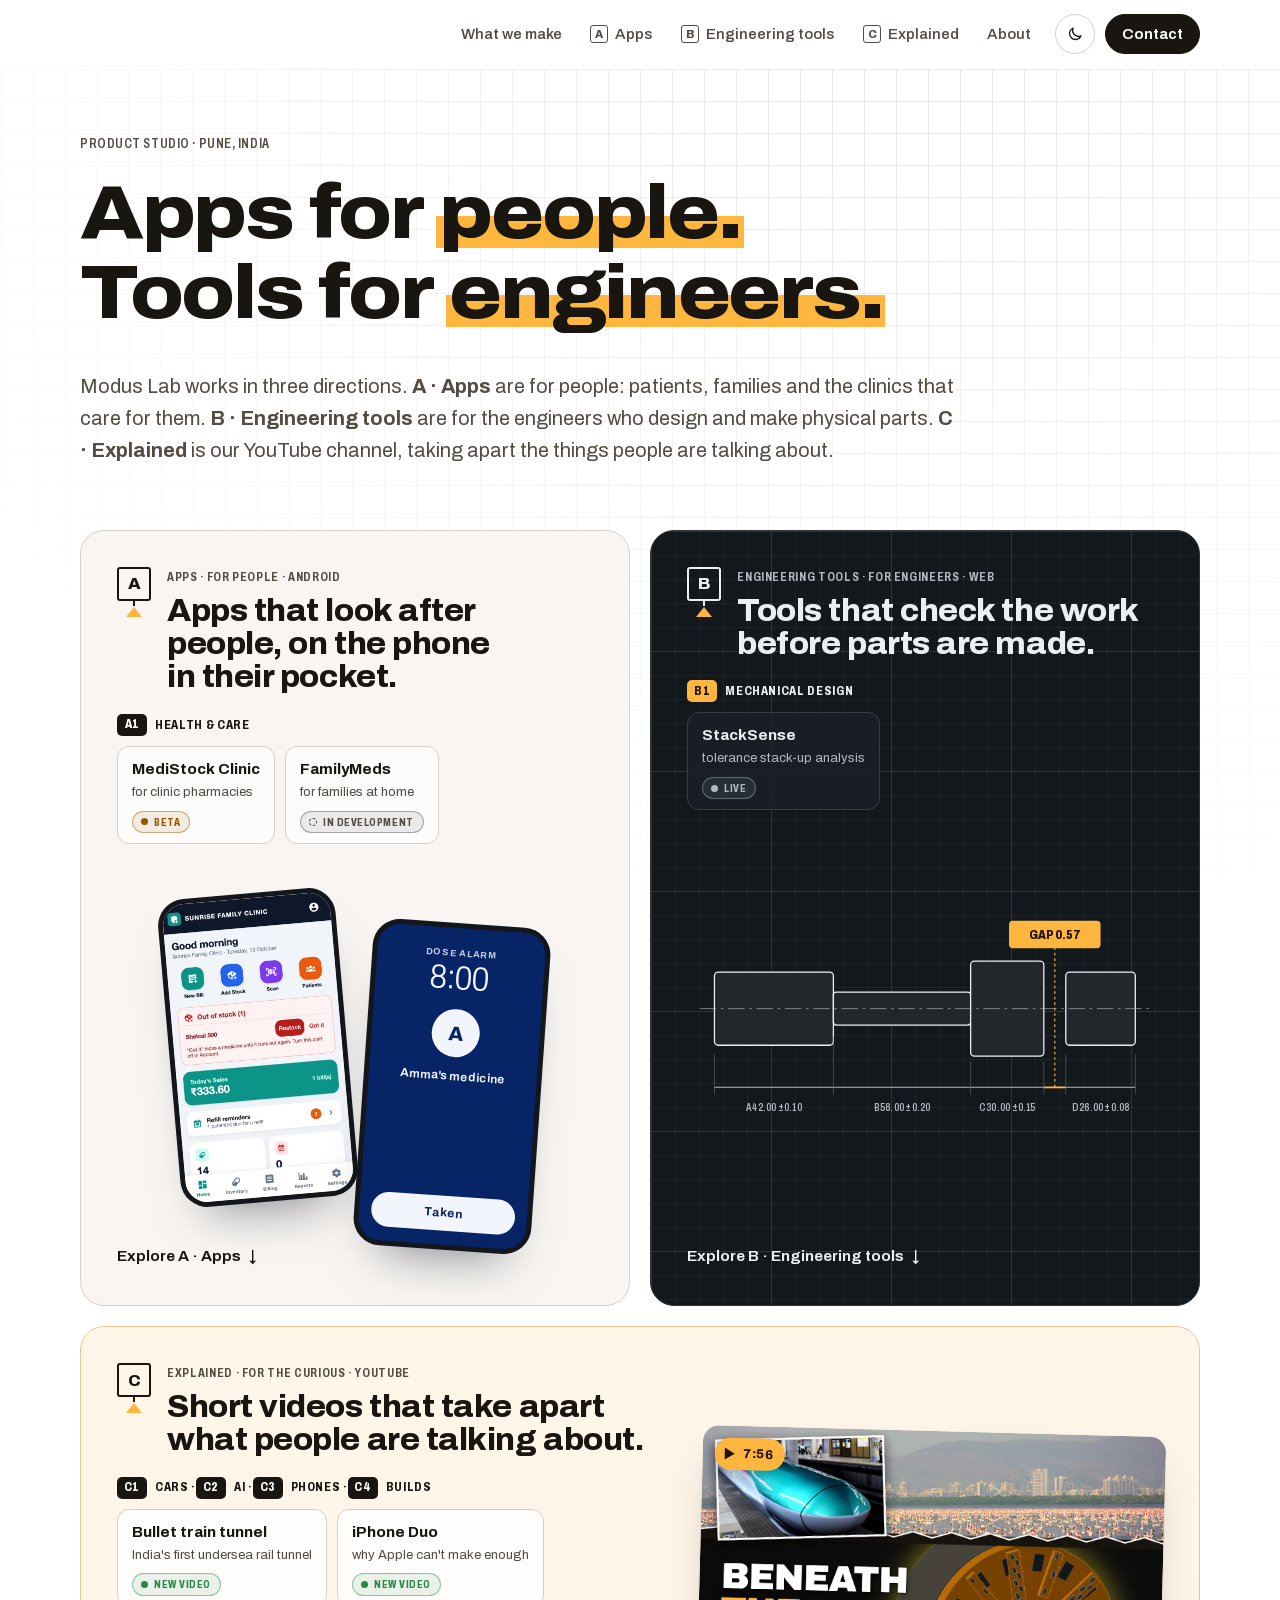
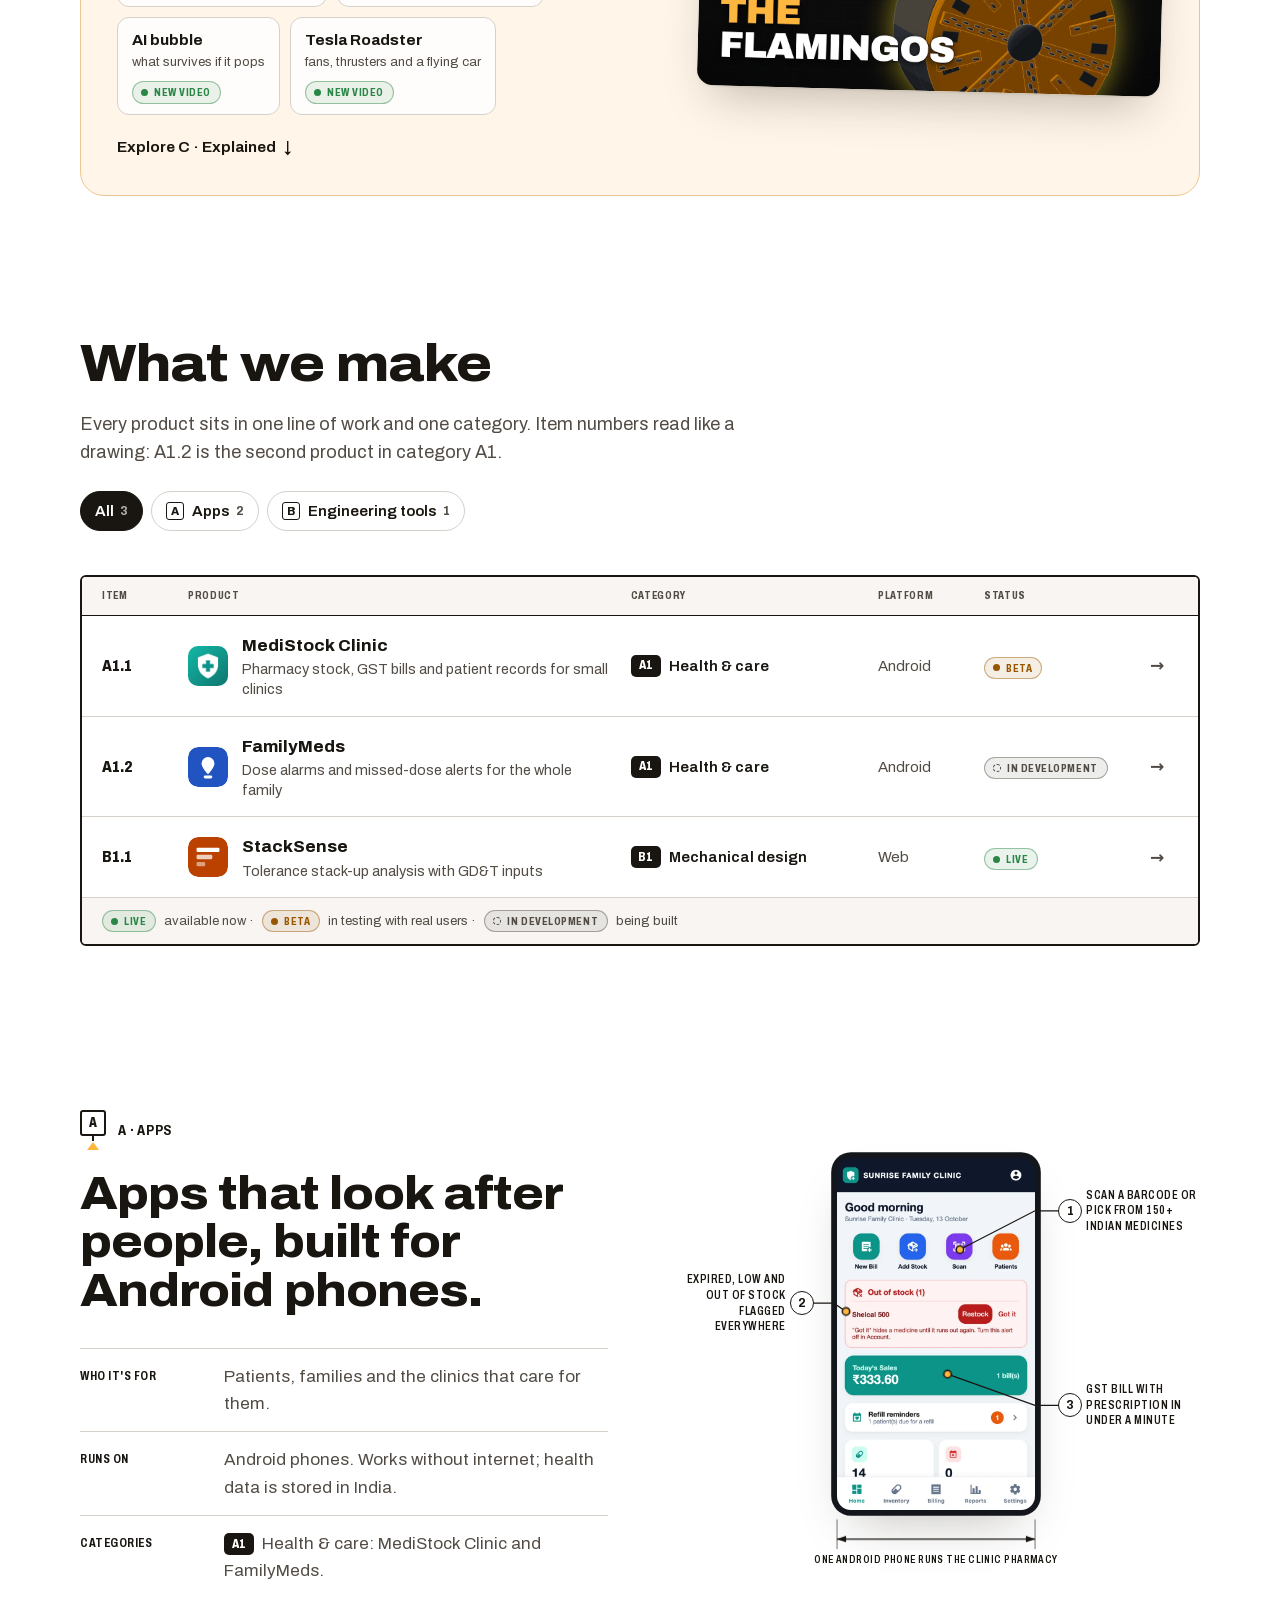
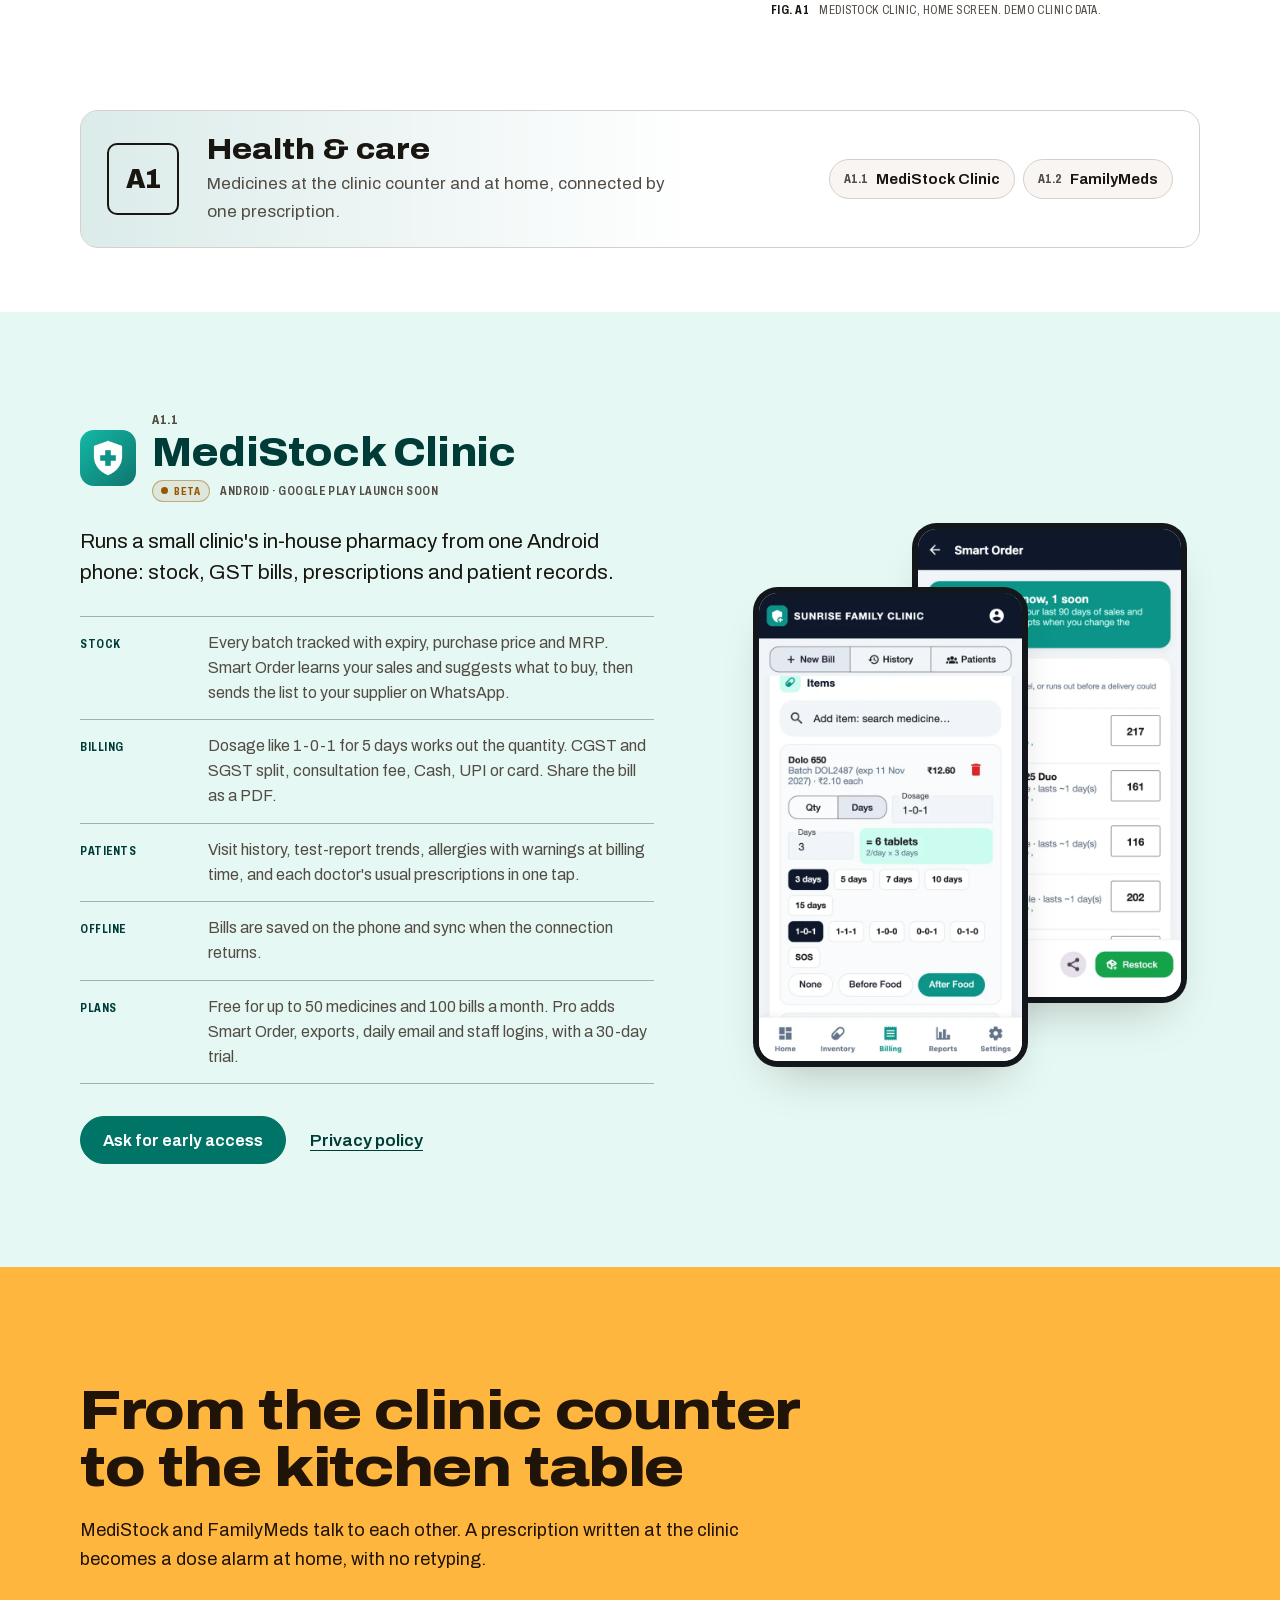
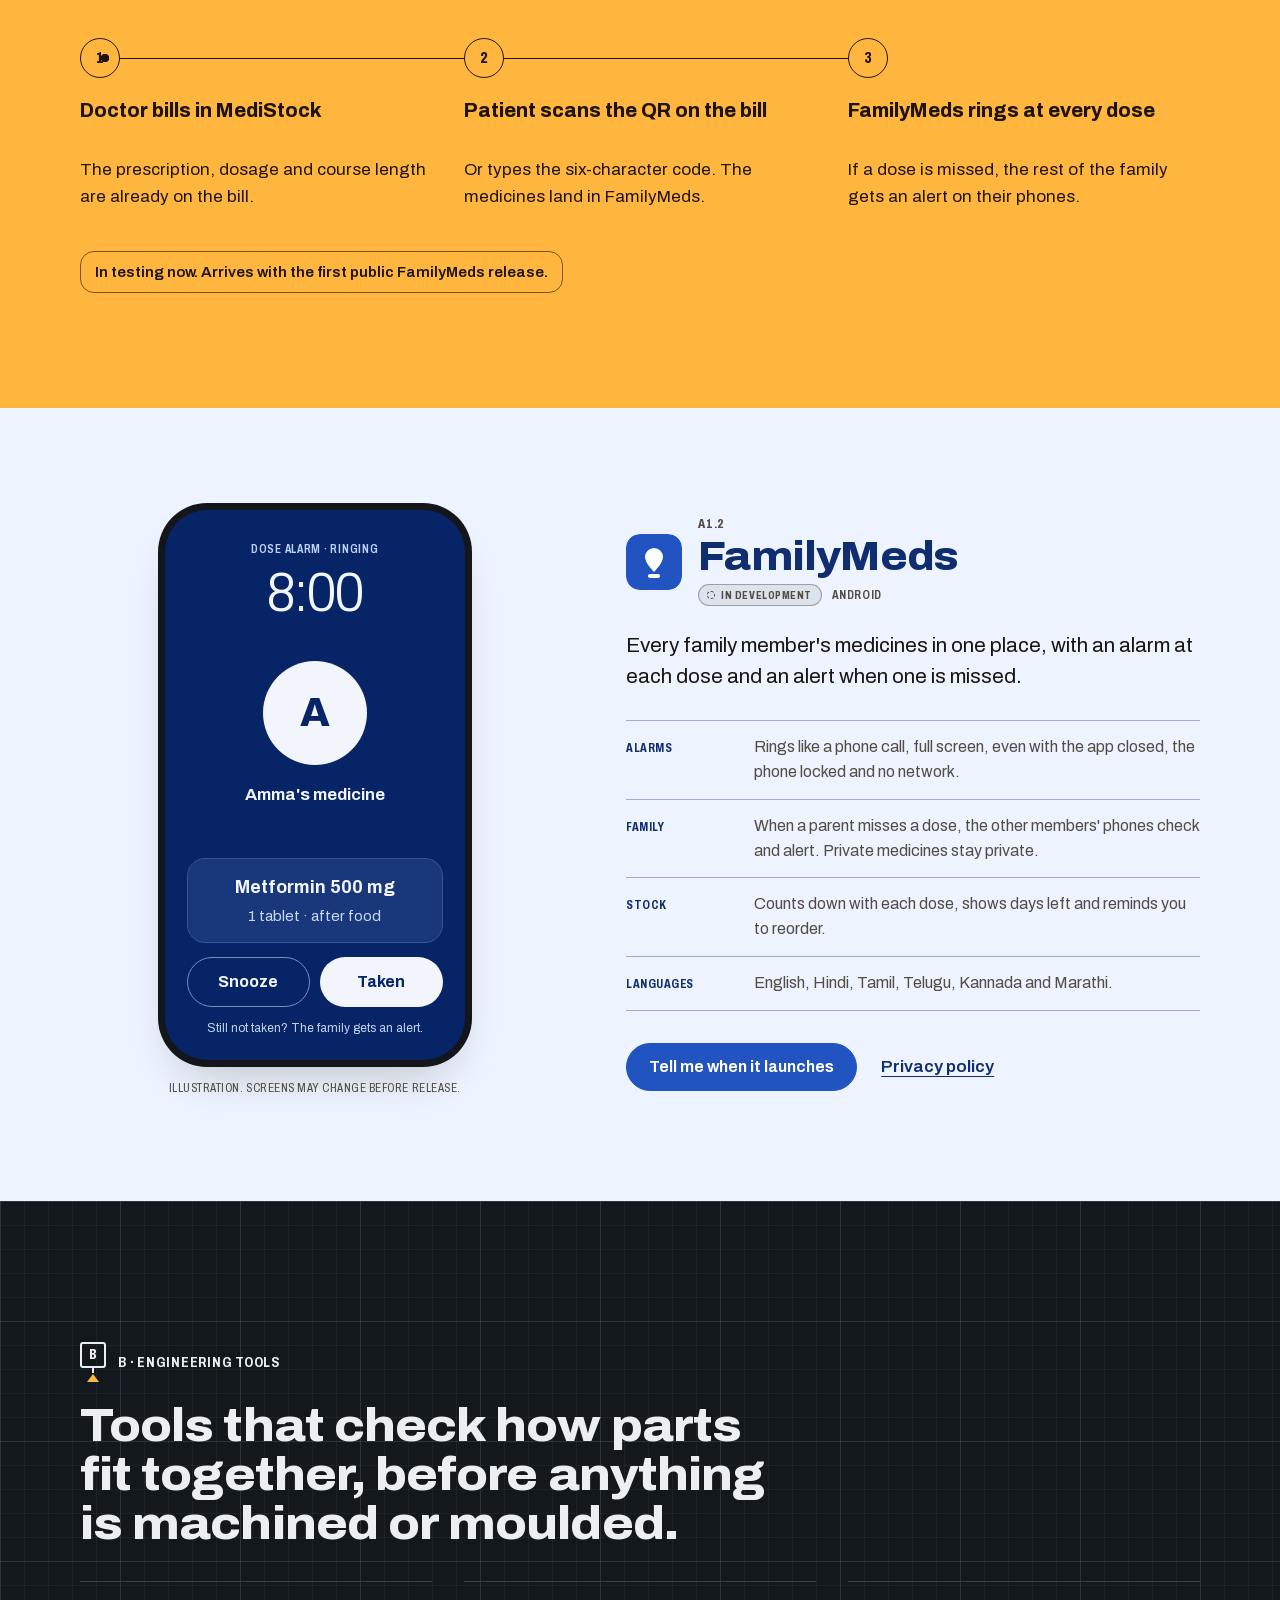
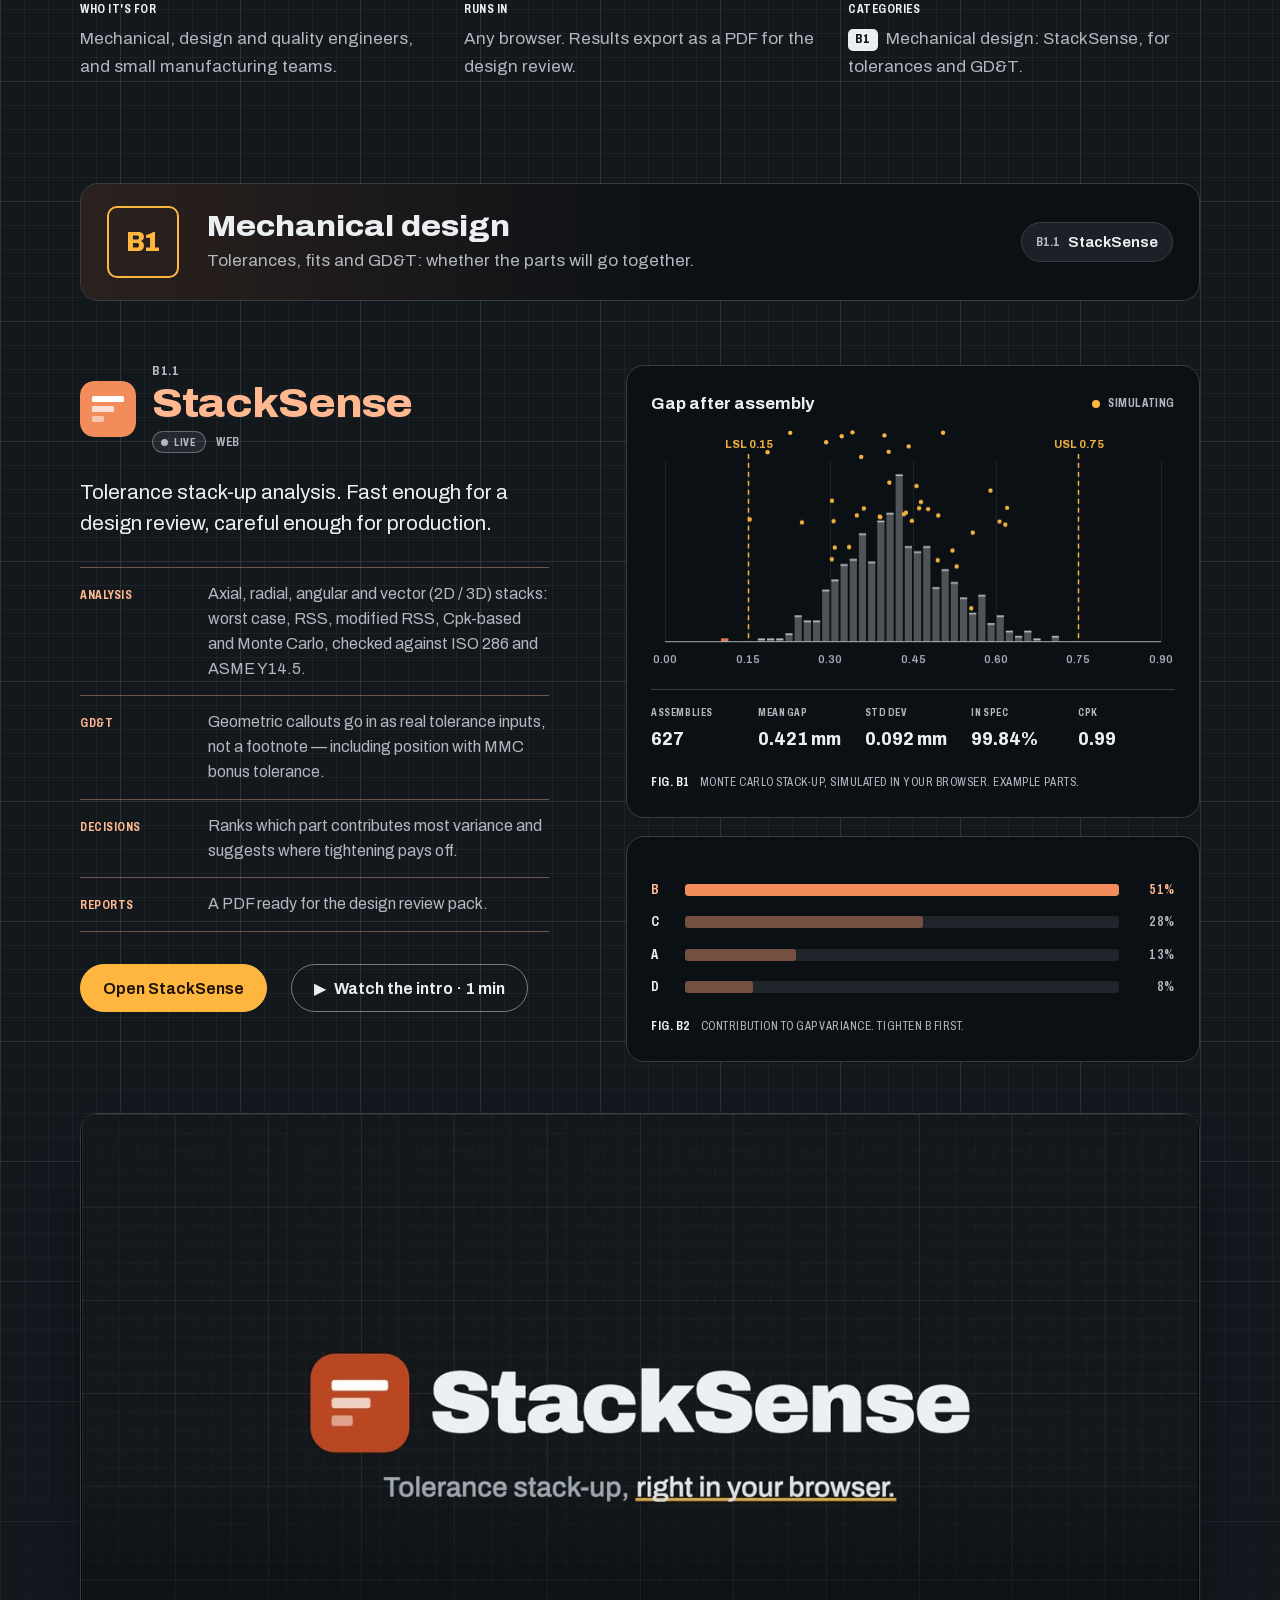
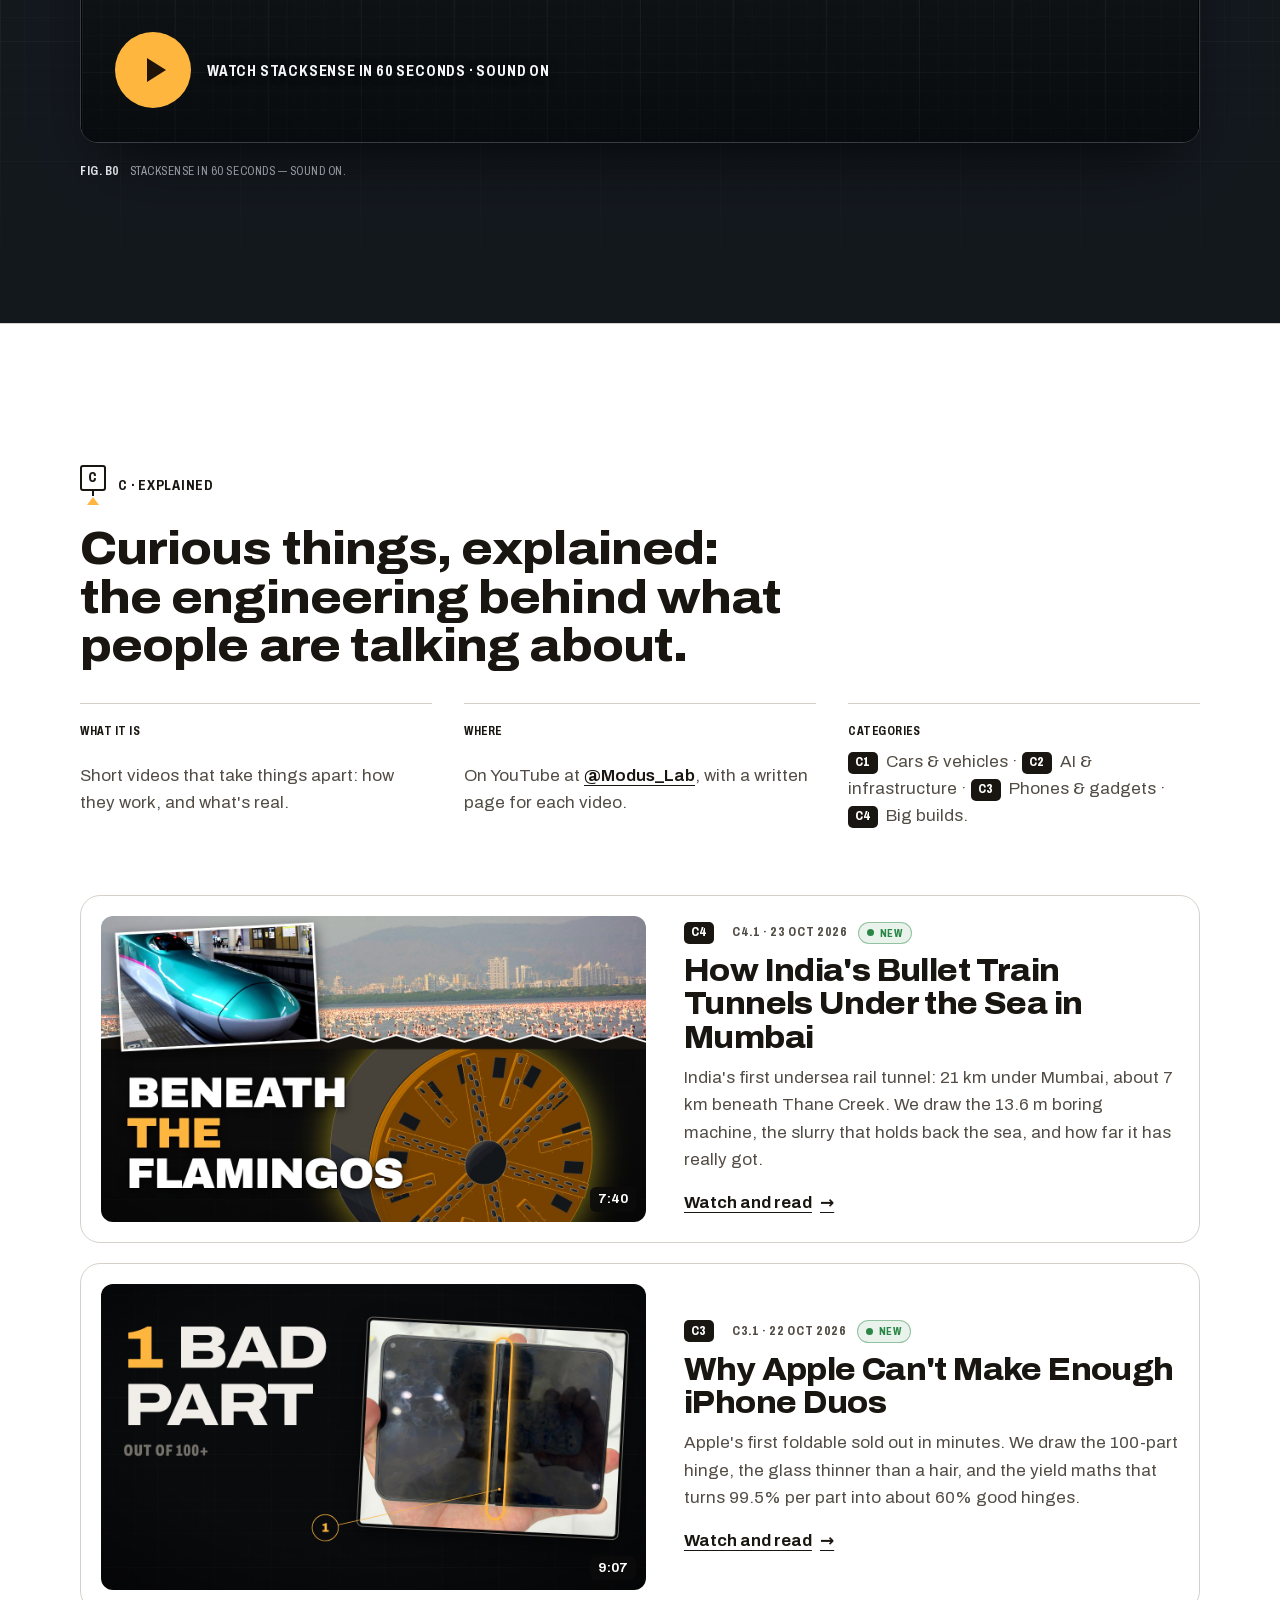
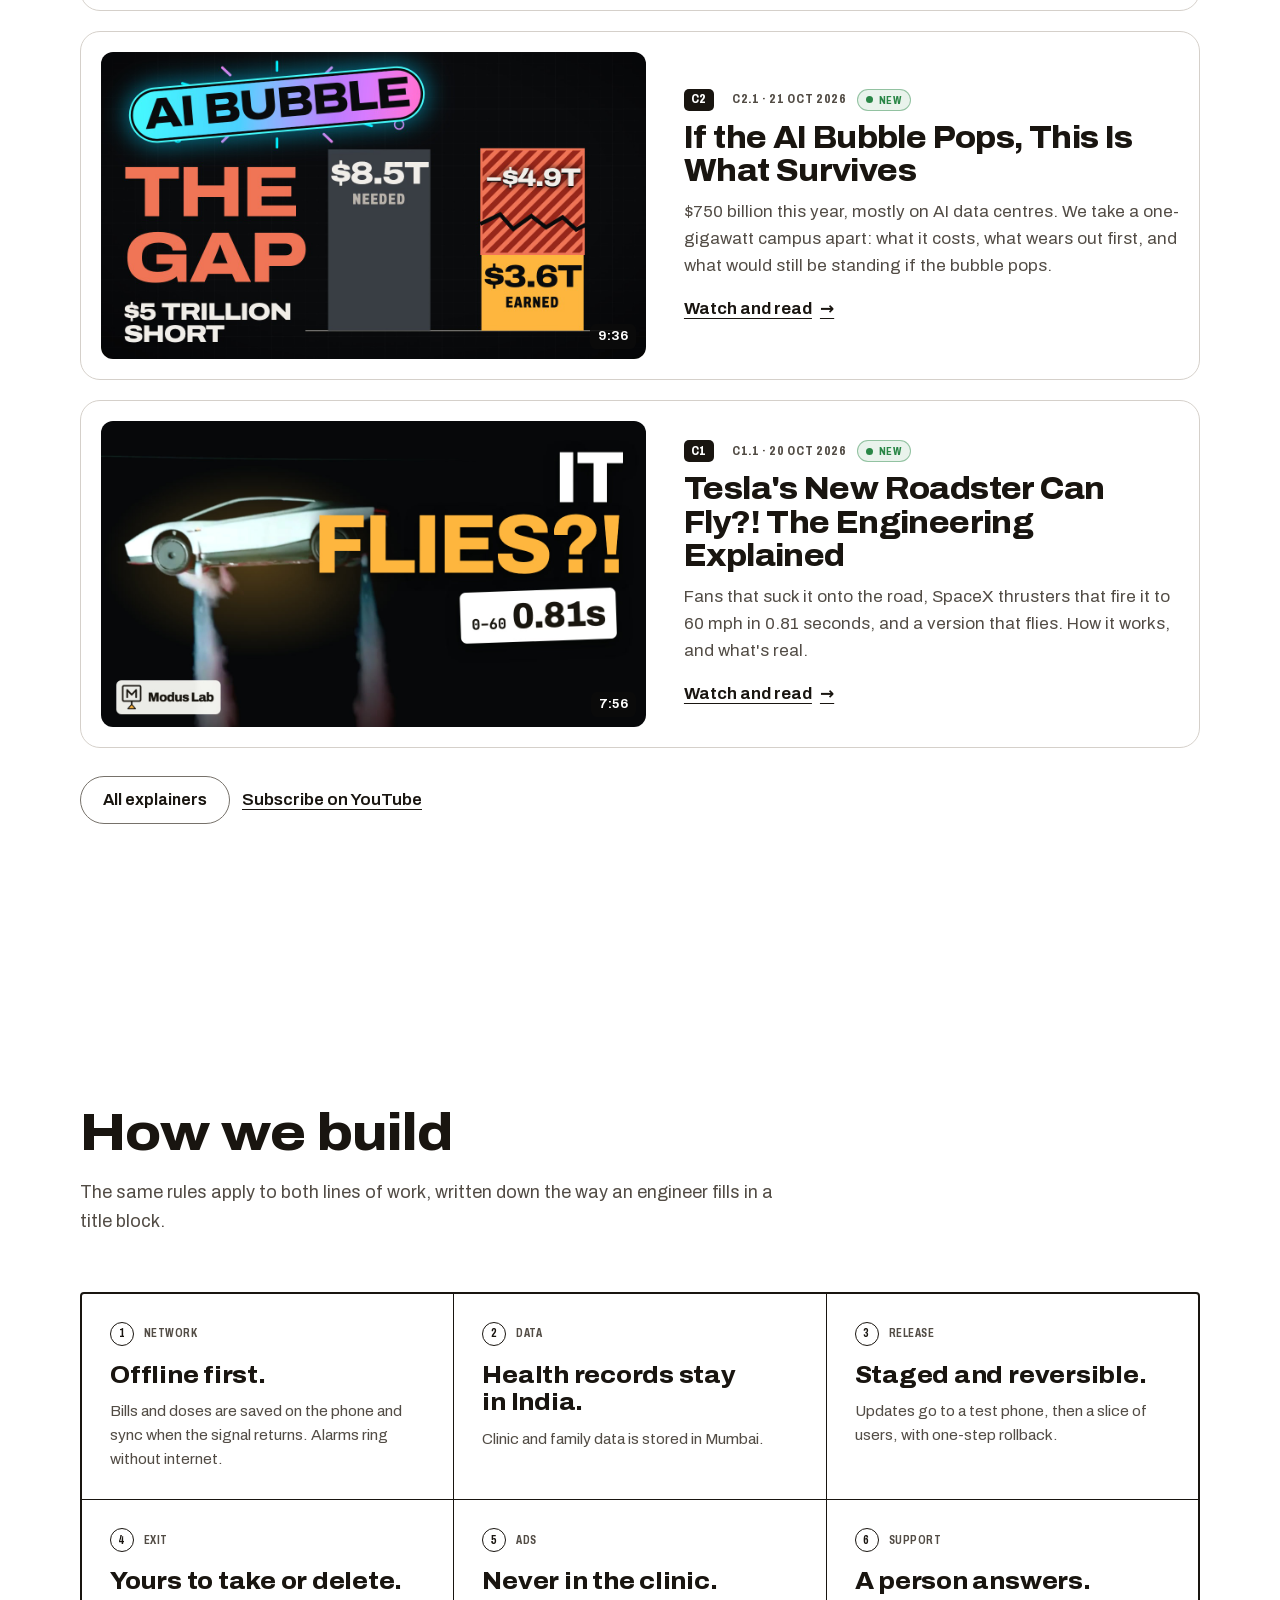
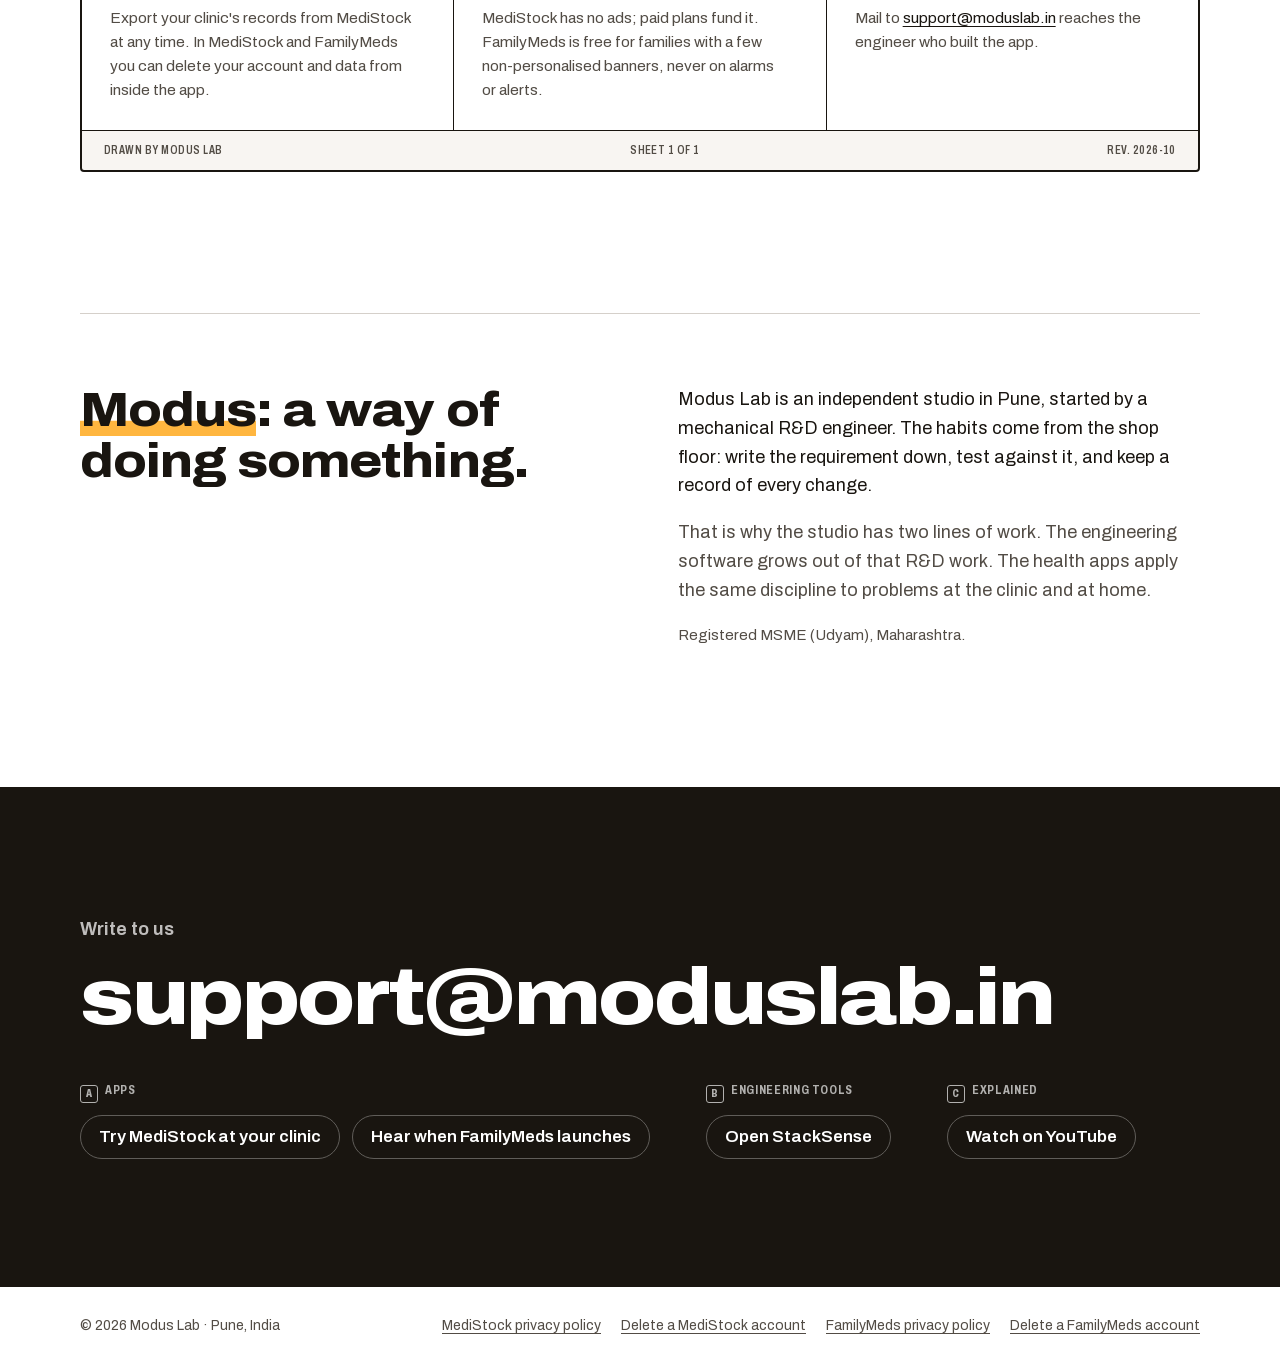
==== commit c5b9f745: "C4 · Explained: bullet-train undersea tunnel page (23 Oct); iPhone Duo player live - New page /expla" ====
--- a/index.html
+++ b/index.html
@@ -304,8 +304,9 @@
               </div>
             </div>
             <div class="vpanel__cat">
-              <p class="catline"><span class="catcode">C1</span>Cars · <span class="catcode">C2</span>AI · <span class="catcode">C3</span>Phones</p>
+              <p class="catline"><span class="catcode">C1</span>Cars · <span class="catcode">C2</span>AI · <span class="catcode">C3</span>Phones · <span class="catcode">C4</span>Builds</p>
               <ul class="vpanel__products">
+                <li data-release="2026-10-23T19:15:00+05:30"><b>Bullet train tunnel</b><span>India&#x27;s first undersea rail tunnel</span><em class="badge badge--live live-only">New video</em><em class="badge badge--beta pre-only">Today · 7:15 PM</em></li>
                 <li data-release="2026-10-22T19:15:00+05:30"><b>iPhone Duo</b><span>why Apple can&#x27;t make enough</span><em class="badge badge--live live-only">New video</em><em class="badge badge--beta pre-only">Thu 22 Oct · 7:15 PM</em></li>
                 <li data-release="2026-10-21T19:15:00+05:30"><b>AI bubble</b><span>what survives if it pops</span><em class="badge badge--live live-only">New video</em><em class="badge badge--beta pre-only">Wed 21 Oct · 7:15 PM</em></li>
                 <li data-release="2026-10-20T19:15:00+05:30"><b>Tesla Roadster</b><span>fans, thrusters and a flying car</span><em class="badge badge--live live-only">New video</em><em class="badge badge--beta pre-only">Today · 7:15 PM IST</em></li>
@@ -314,7 +315,7 @@
             <span class="vpanel__go">Explore C · Explained <span aria-hidden="true">↓</span></span>
           </div>
           <div class="vpanel__art vpanel__art--c" aria-hidden="true">
-            <img src="assets/img/explained/ai-bubble.jpg" width="1280" height="720" alt="" loading="lazy" decoding="async">
+            <img src="assets/img/explained/bullet-train-tunnel.jpg" width="1280" height="720" alt="" loading="lazy" decoding="async">
             <span class="vpanel__play"></span>
           </div>
         </a>
@@ -667,13 +668,27 @@
         <dl class="defs">
           <div><dt>What it is</dt><dd>Short videos that take things apart: how they work, and what's real.</dd></div>
           <div><dt>Where</dt><dd>On YouTube at <a class="textlink" href="https://www.youtube.com/@Modus_Lab">@Modus_Lab</a>, with a written page for each video.</dd></div>
-          <div><dt>Categories</dt><dd><span class="catcode">C1</span>Cars &amp; vehicles · <span class="catcode">C2</span>AI &amp; infrastructure · <span class="catcode">C3</span>Phones &amp; gadgets.</dd></div>
+          <div><dt>Categories</dt><dd><span class="catcode">C1</span>Cars &amp; vehicles · <span class="catcode">C2</span>AI &amp; infrastructure · <span class="catcode">C3</span>Phones &amp; gadgets · <span class="catcode">C4</span>Big builds.</dd></div>
         </dl>
       </div>
     </div>
 
     <div class="wrap">
       <ul class="xlist">
+        <li>
+          <a class="xcard" href="/explained/bullet-train-tunnel/" data-release="2026-10-23T19:15:00+05:30">
+            <span class="xcard__thumb">
+              <img src="assets/img/explained/bullet-train-tunnel.jpg" width="1280" height="720" loading="lazy" decoding="async" alt="">
+              <span class="xcard__dur">7:40</span>
+            </span>
+            <span>
+              <span class="xcard__no"><span class="catcode">C4</span>C4.1 · 23 Oct 2026<em class="badge badge--live live-only">New</em><em class="badge badge--beta pre-only">Premieres today · 7:15 PM IST</em></span>
+              <span class="xcard__title" role="heading" aria-level="3">How India&#x27;s Bullet Train Tunnels Under the Sea in Mumbai</span>
+              <span class="xcard__desc">India&#x27;s first undersea rail tunnel: 21 km under Mumbai, about 7 km beneath Thane Creek. We draw the 13.6 m boring machine, the slurry that holds back the sea, and how far it has really got.</span>
+              <span class="xcard__go"><span class="live-only">Watch and read</span><span class="pre-only">Read now · video at 7:15 PM</span> <span aria-hidden="true">→</span></span>
+            </span>
+          </a>
+        </li>
         <li>
           <a class="xcard" href="/explained/iphone-duo/" data-release="2026-10-22T19:15:00+05:30">
             <span class="xcard__thumb">
